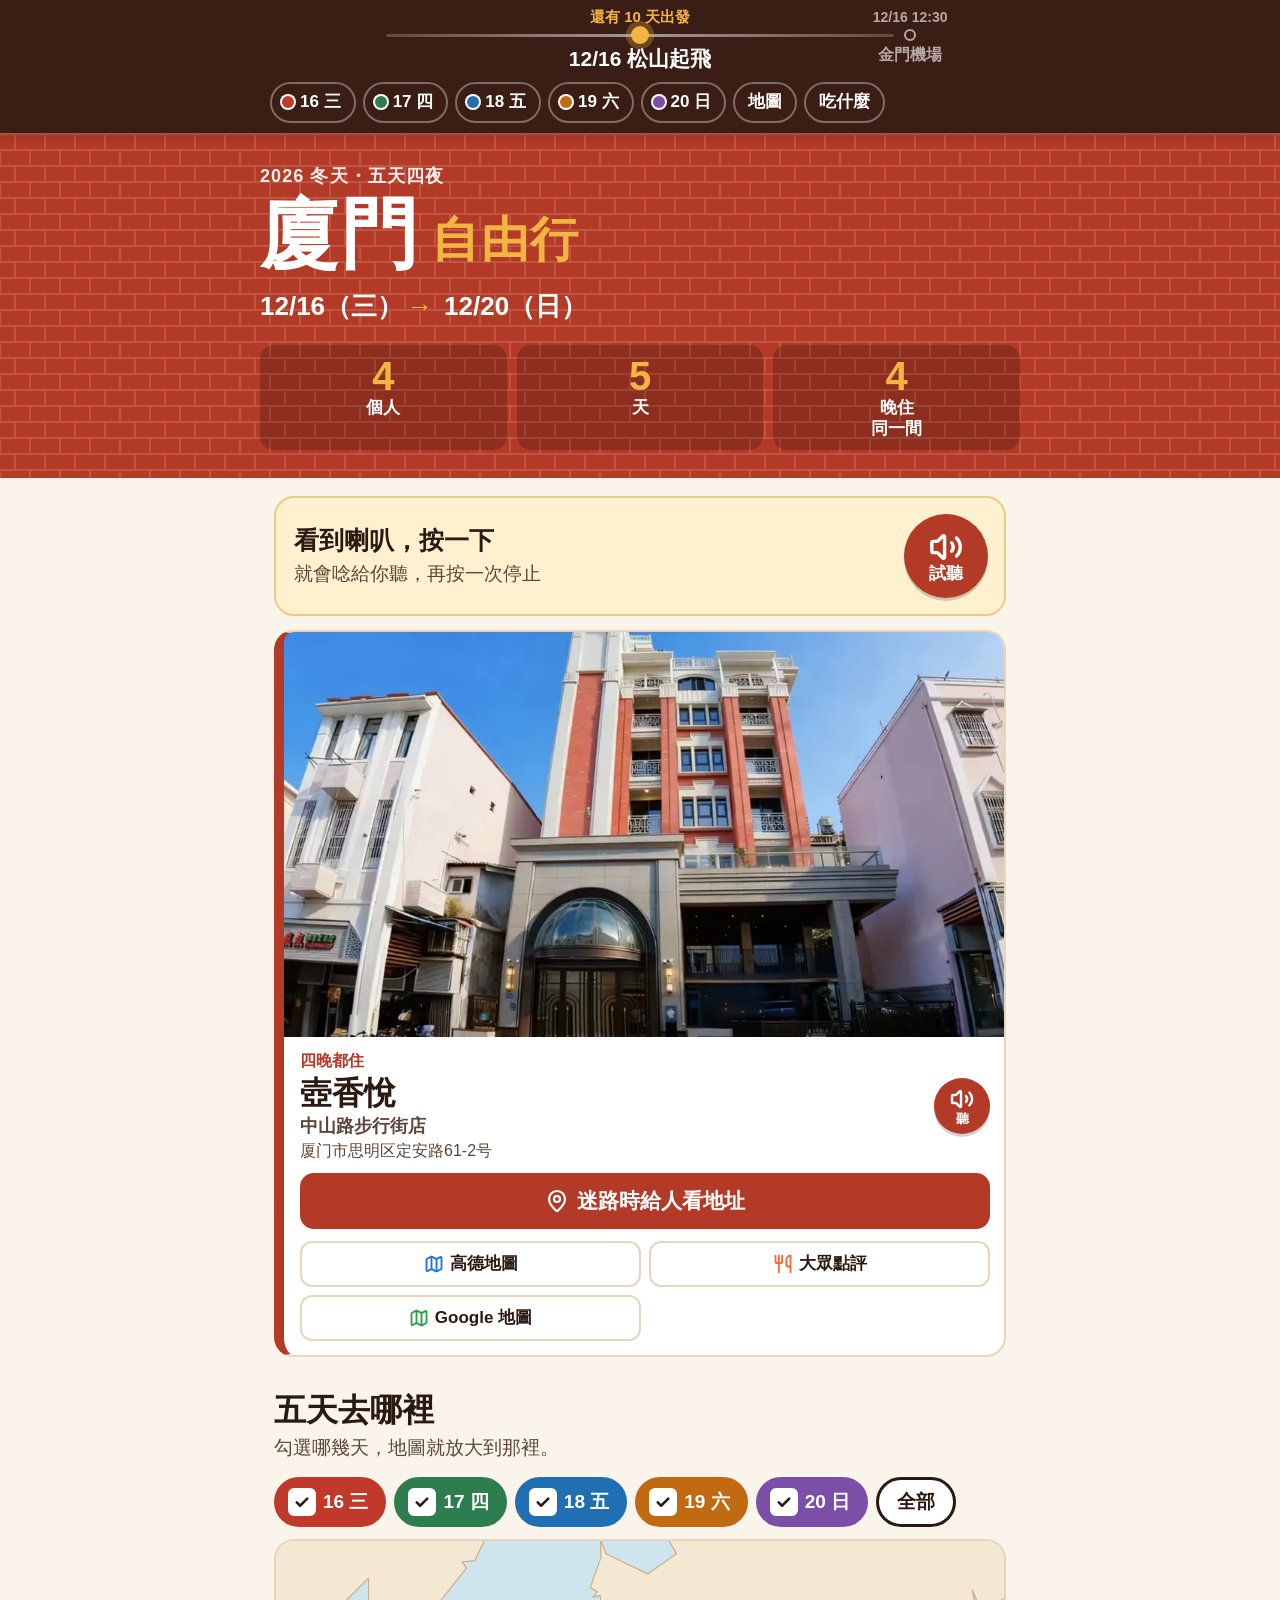
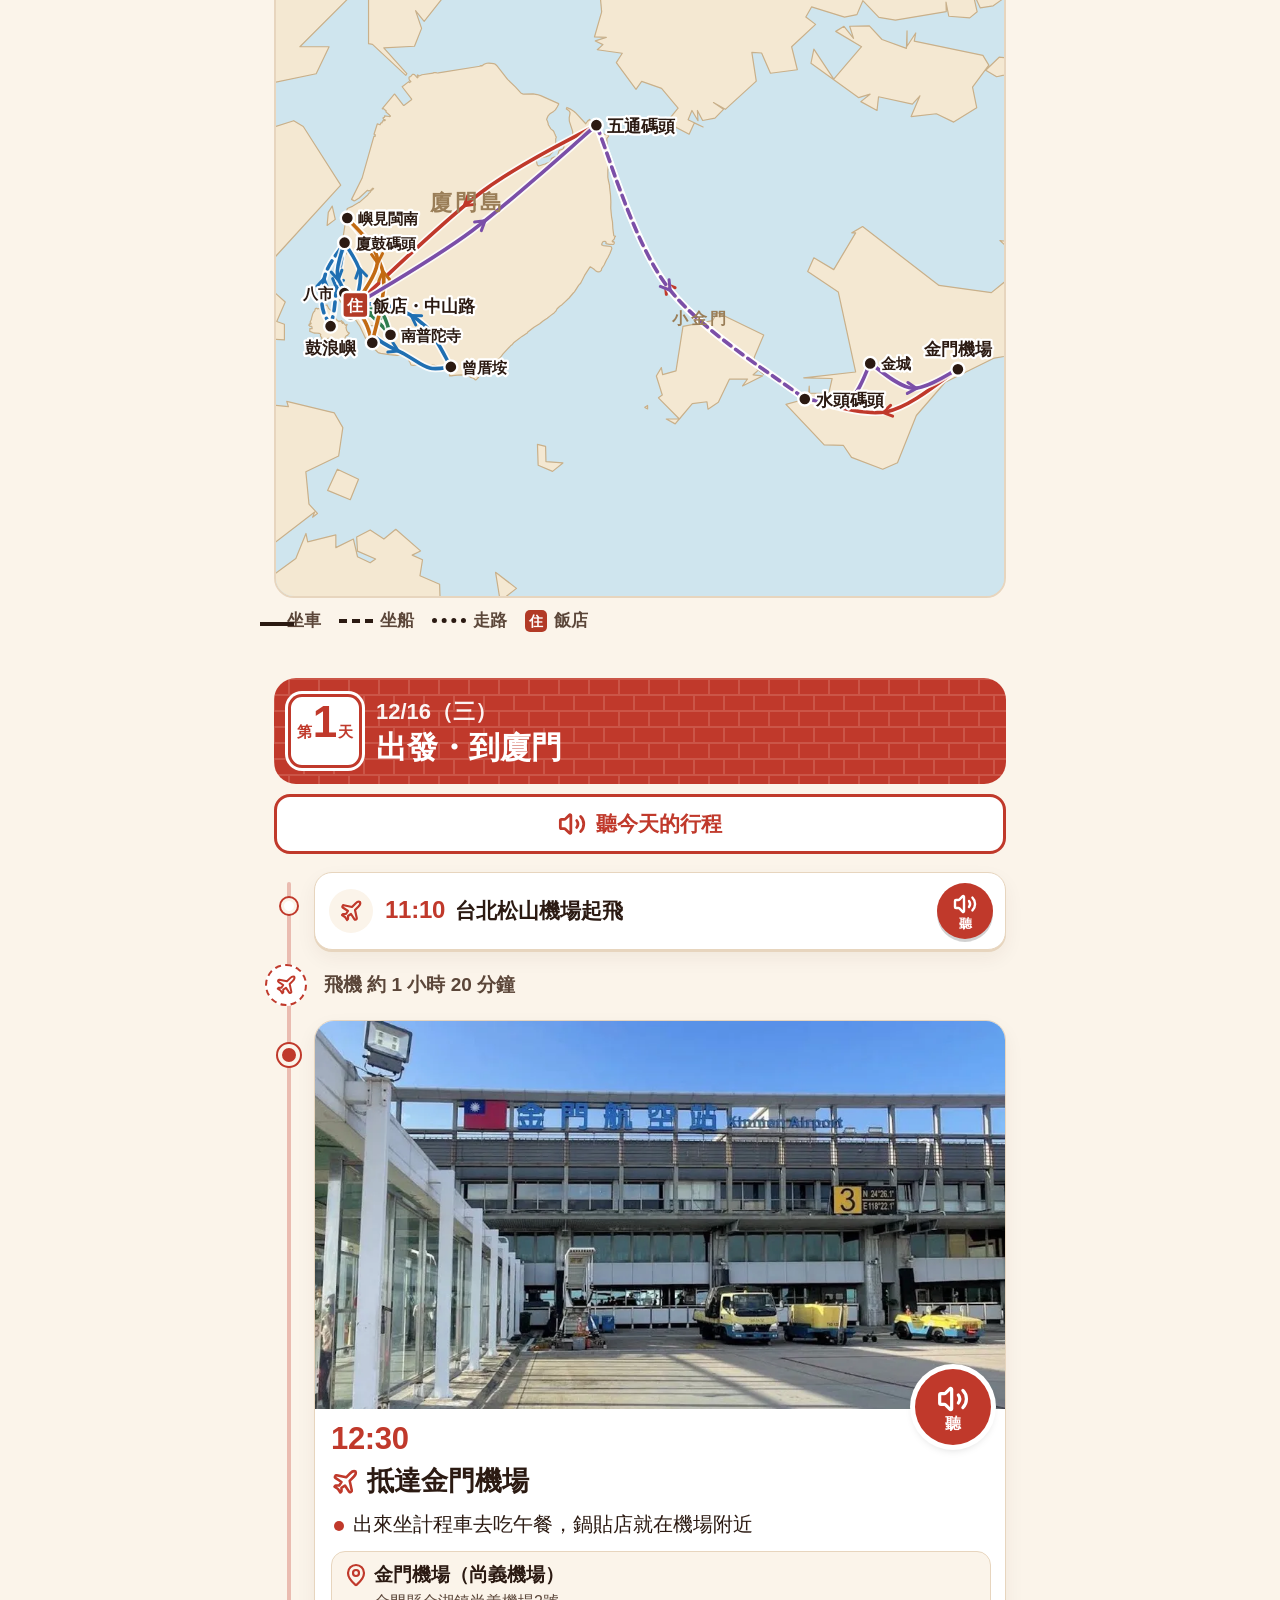
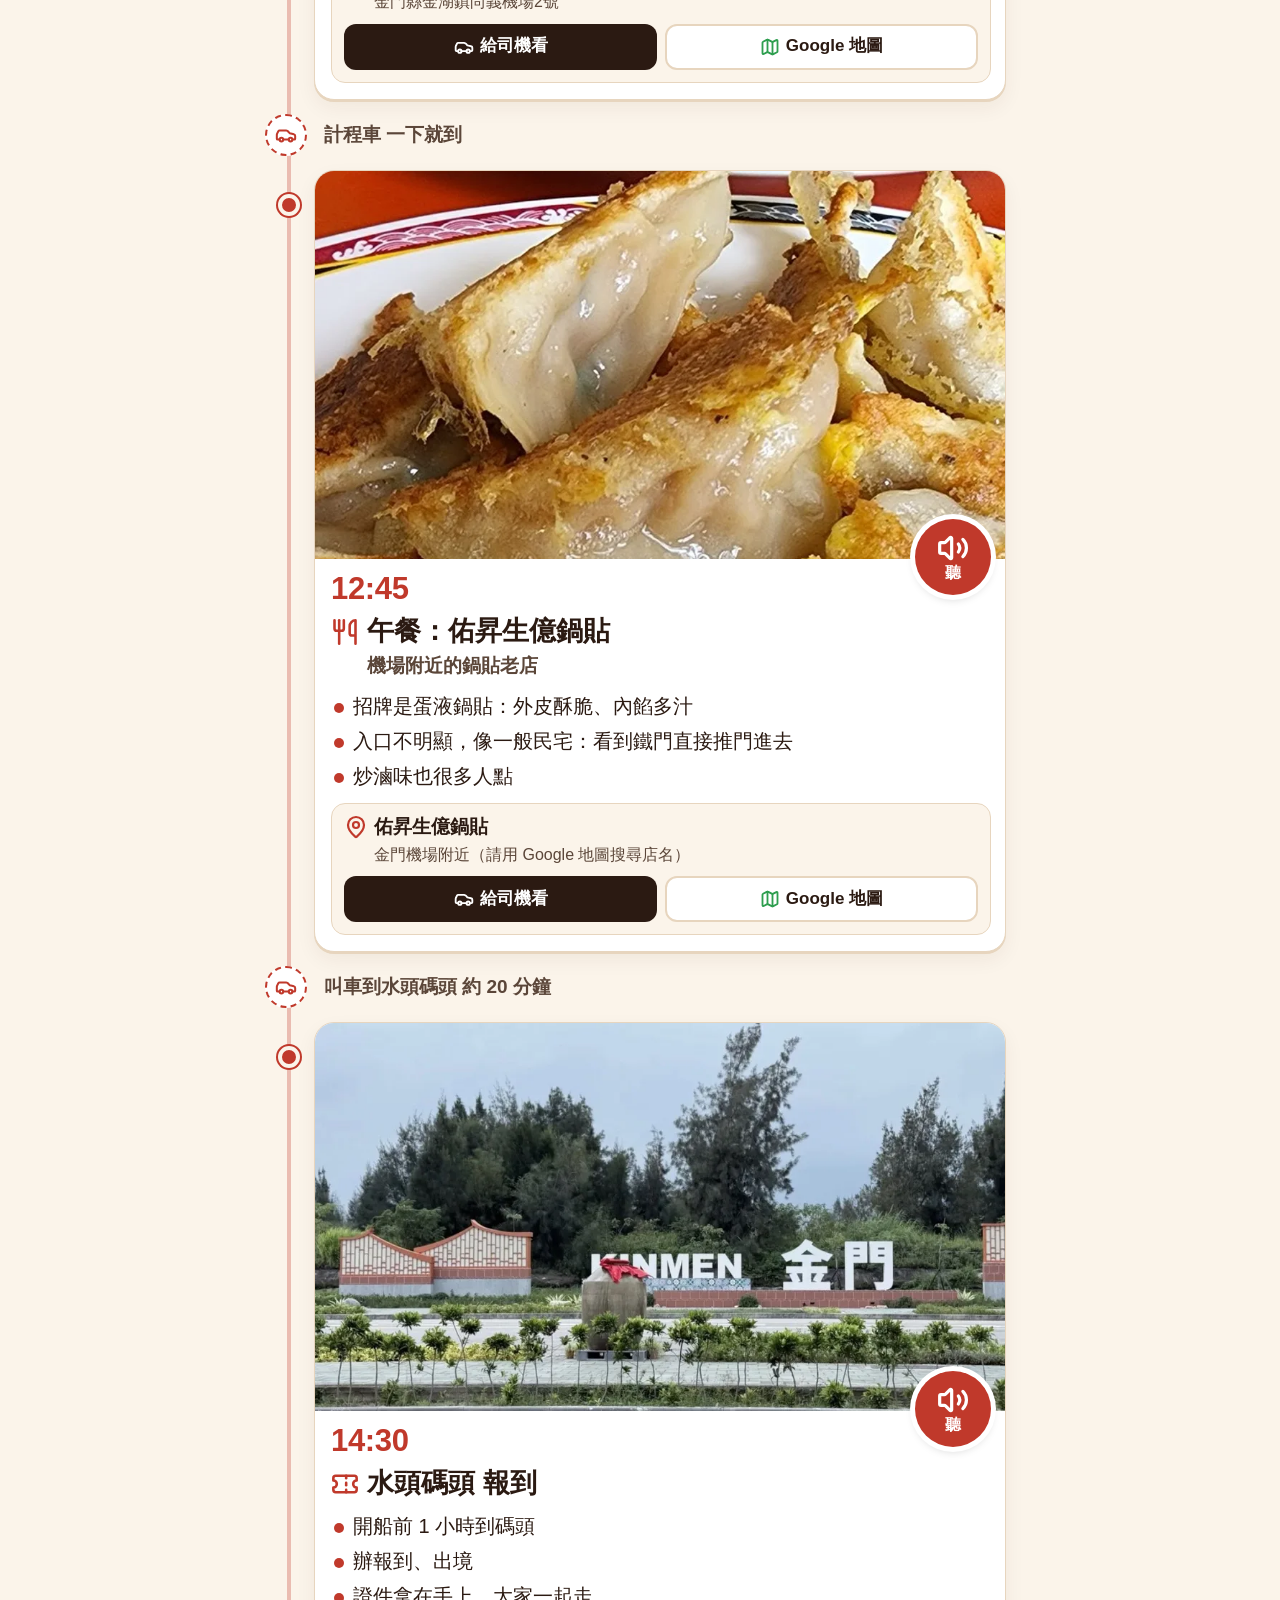
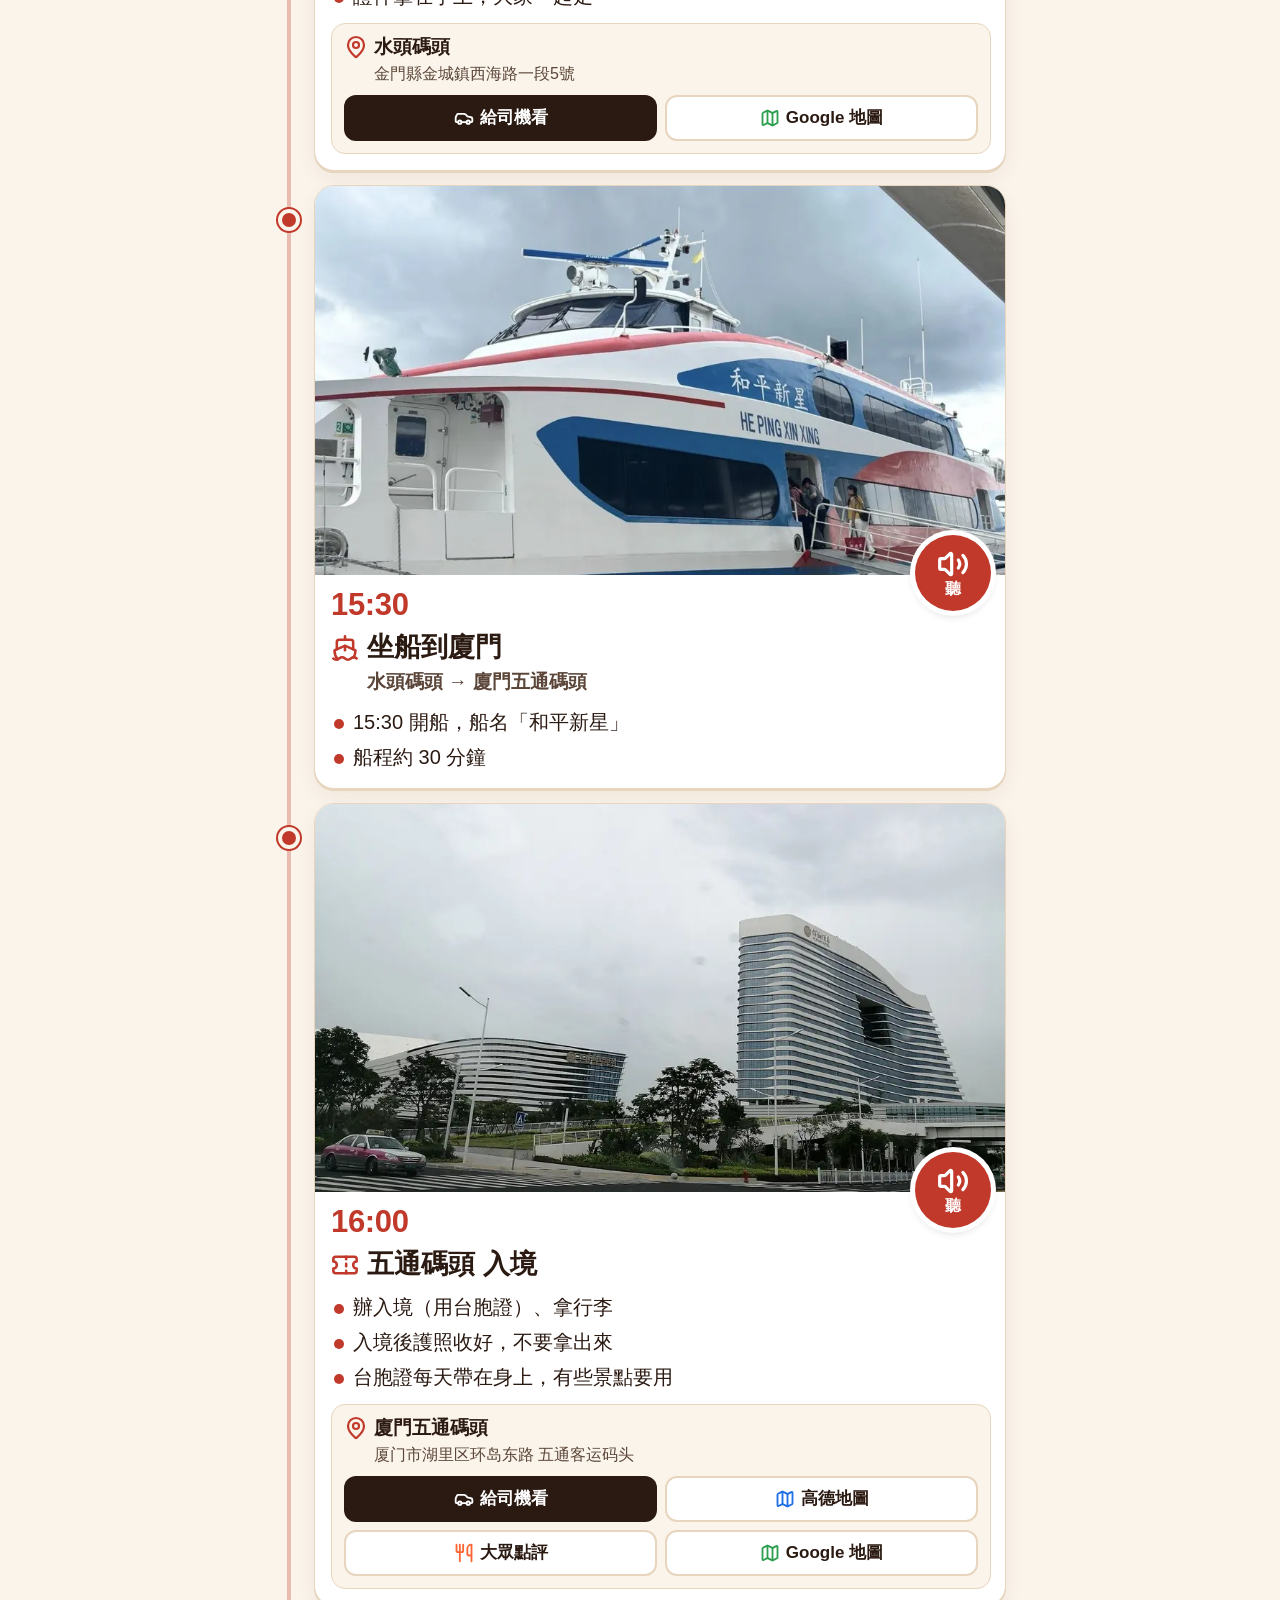
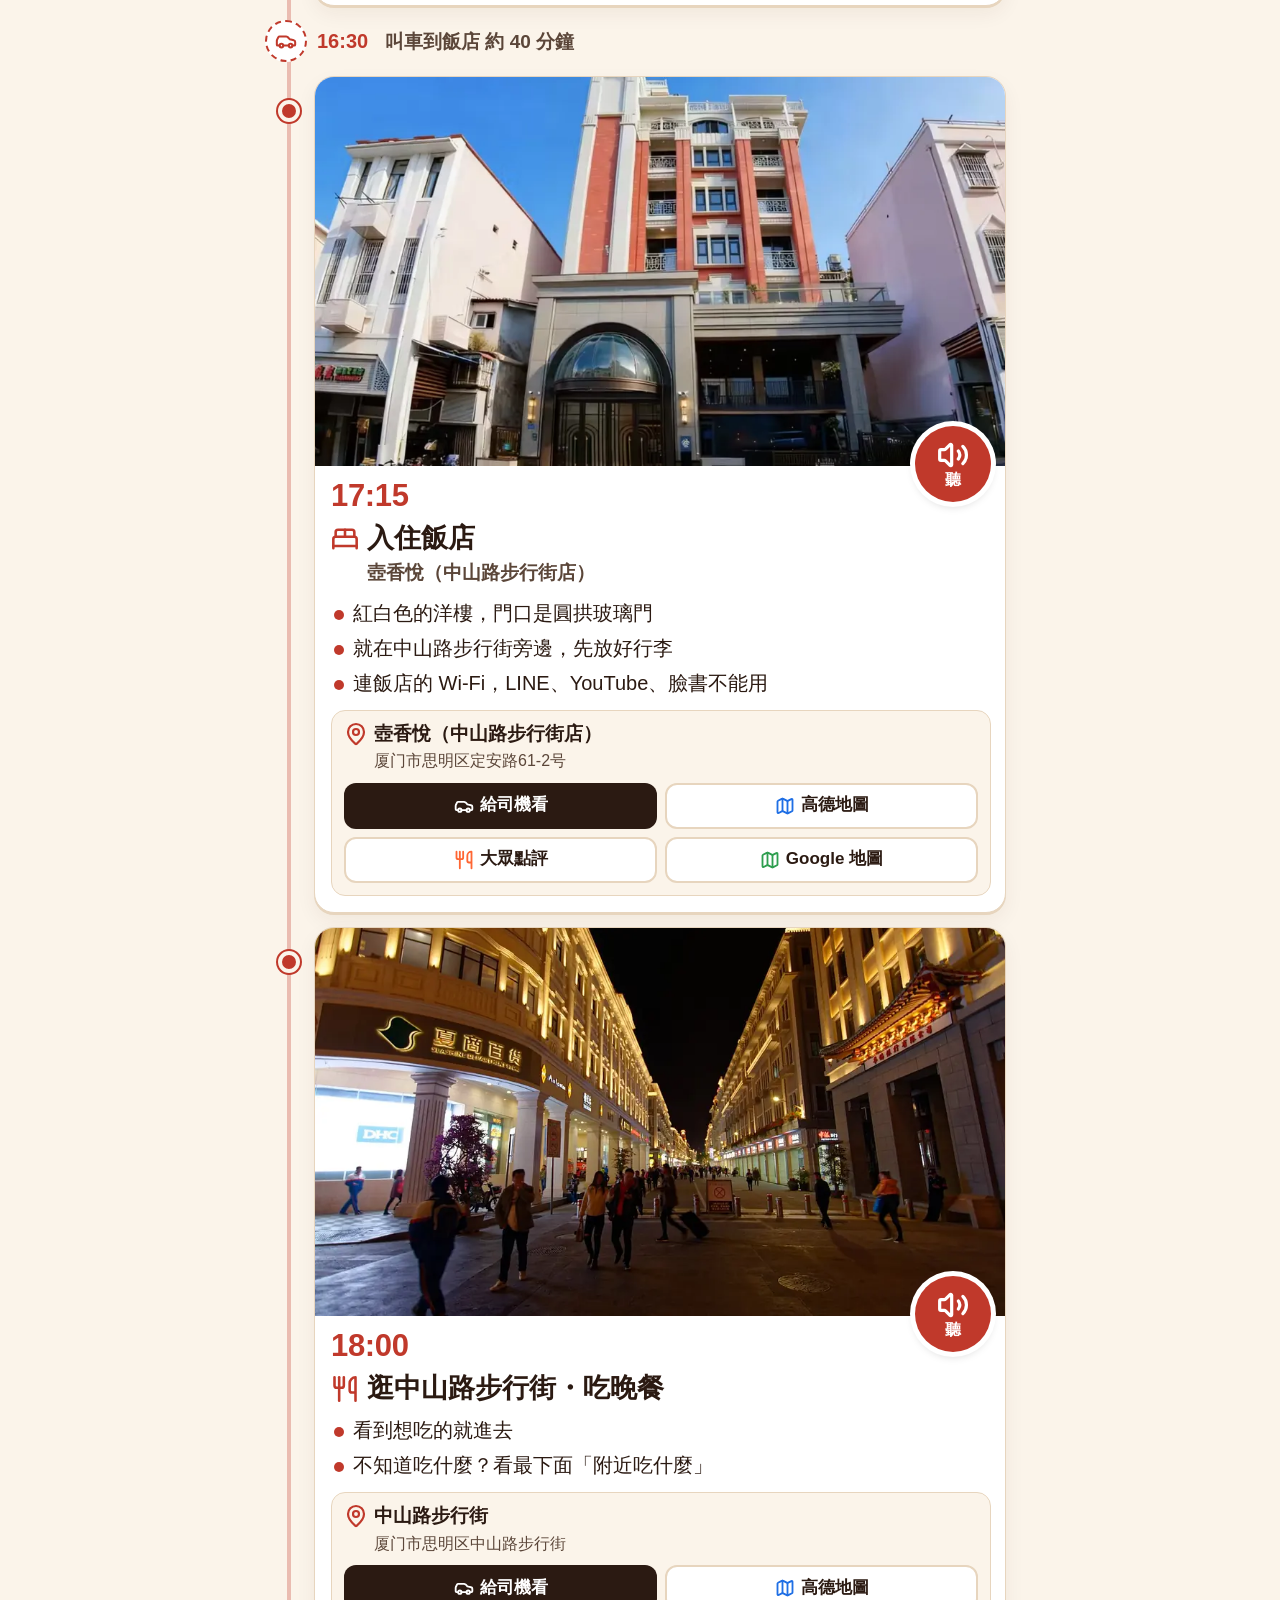
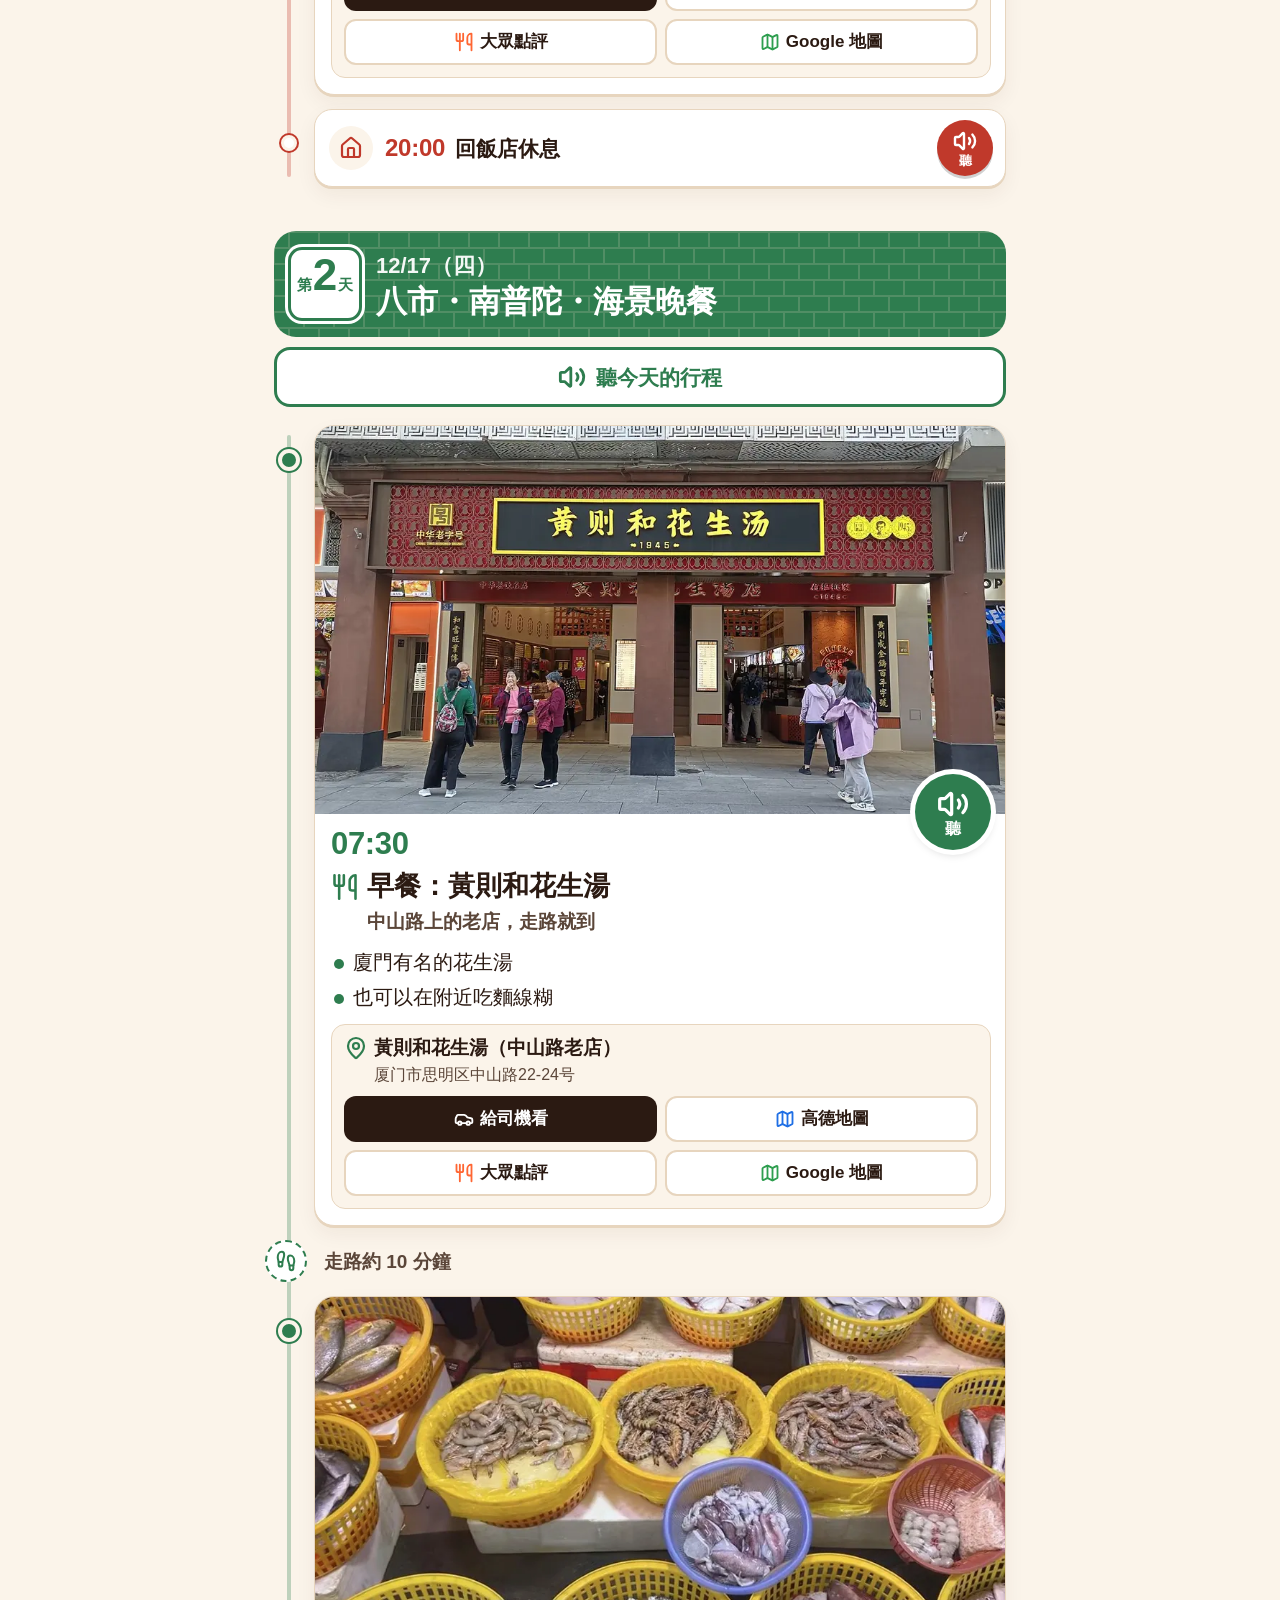
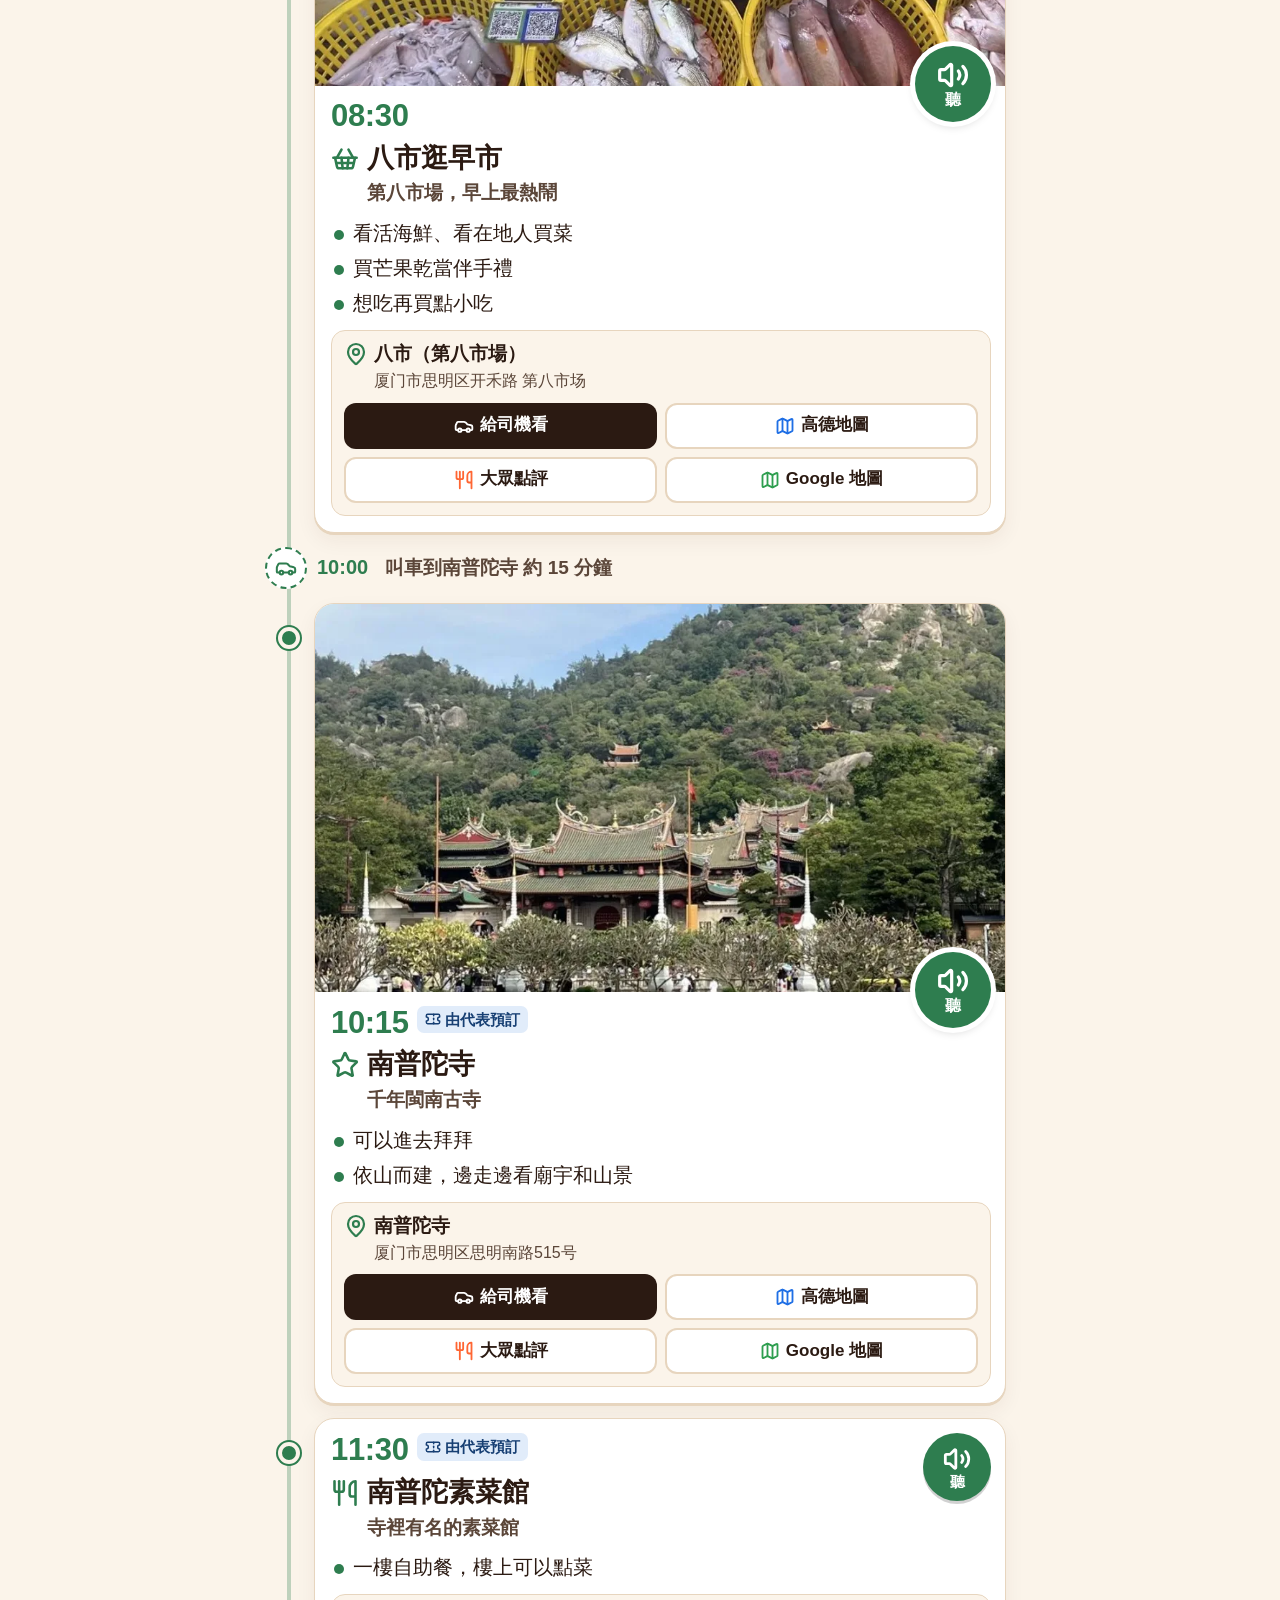
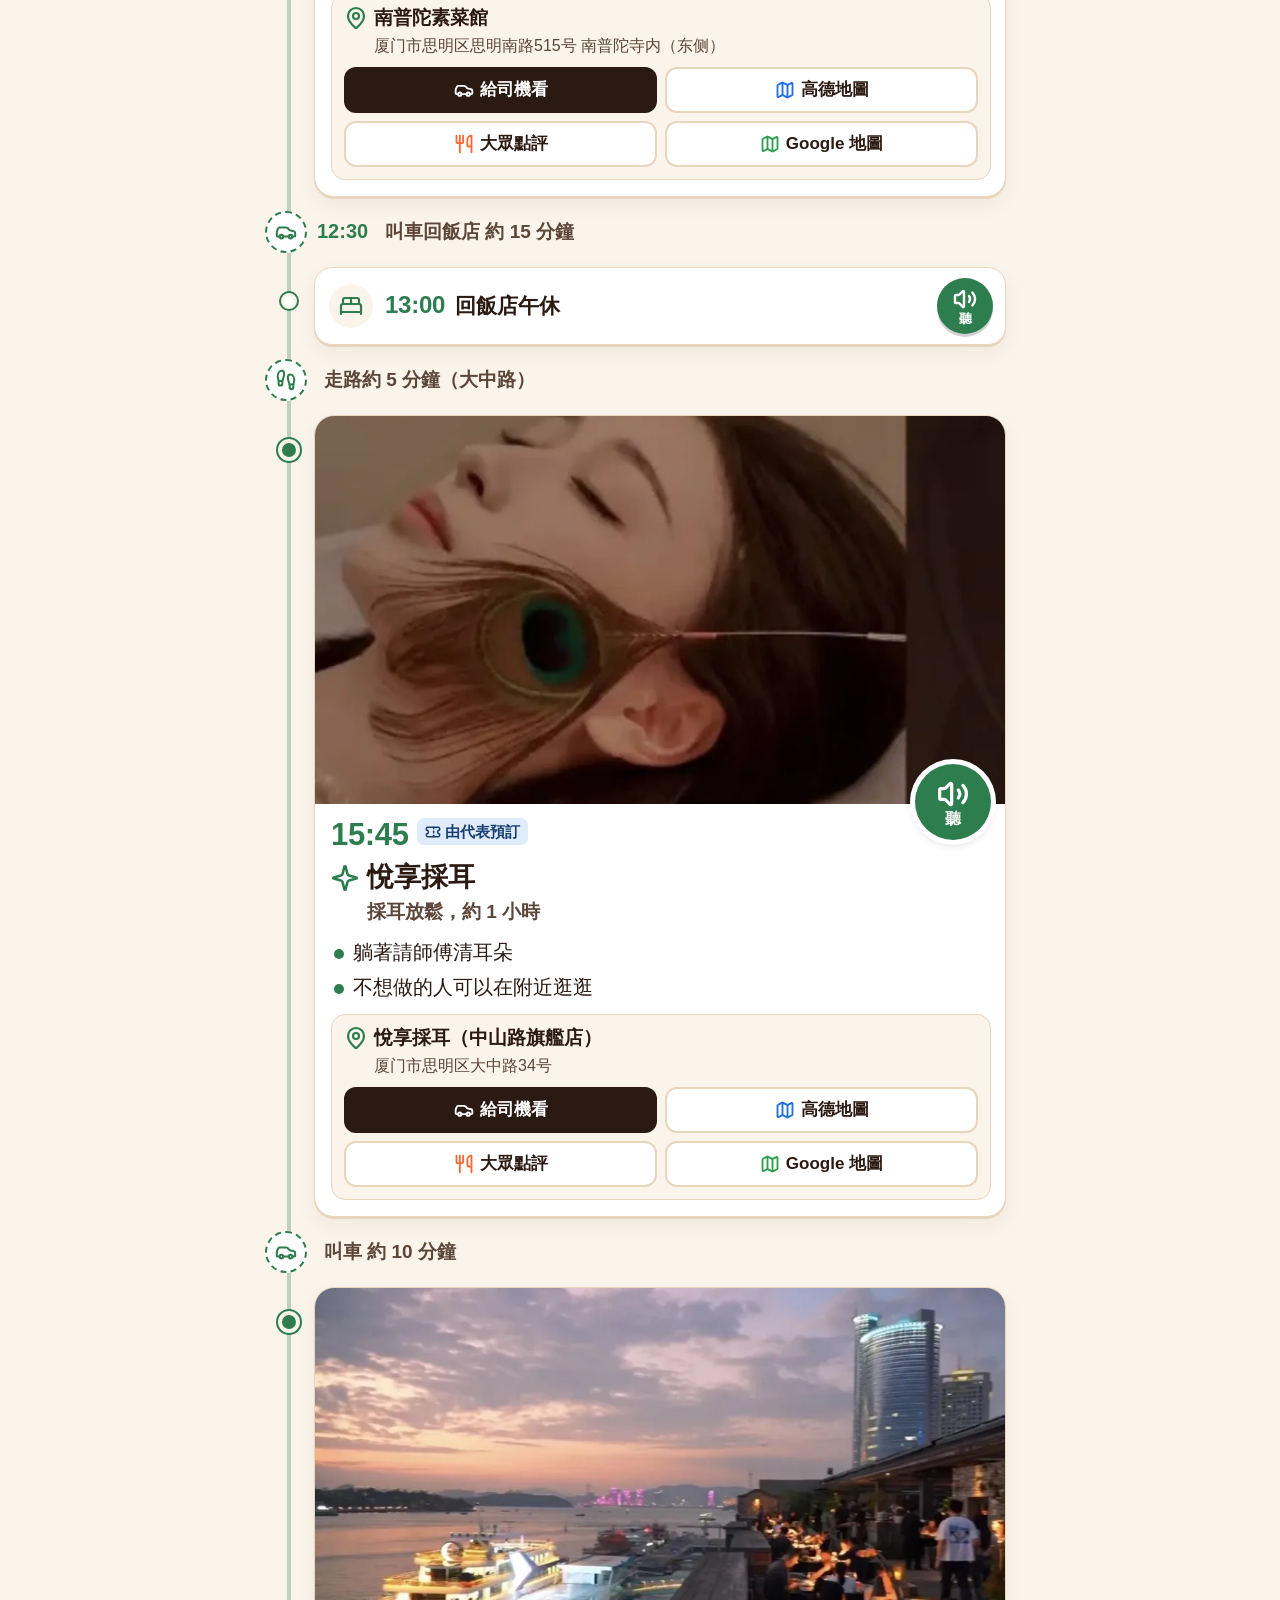
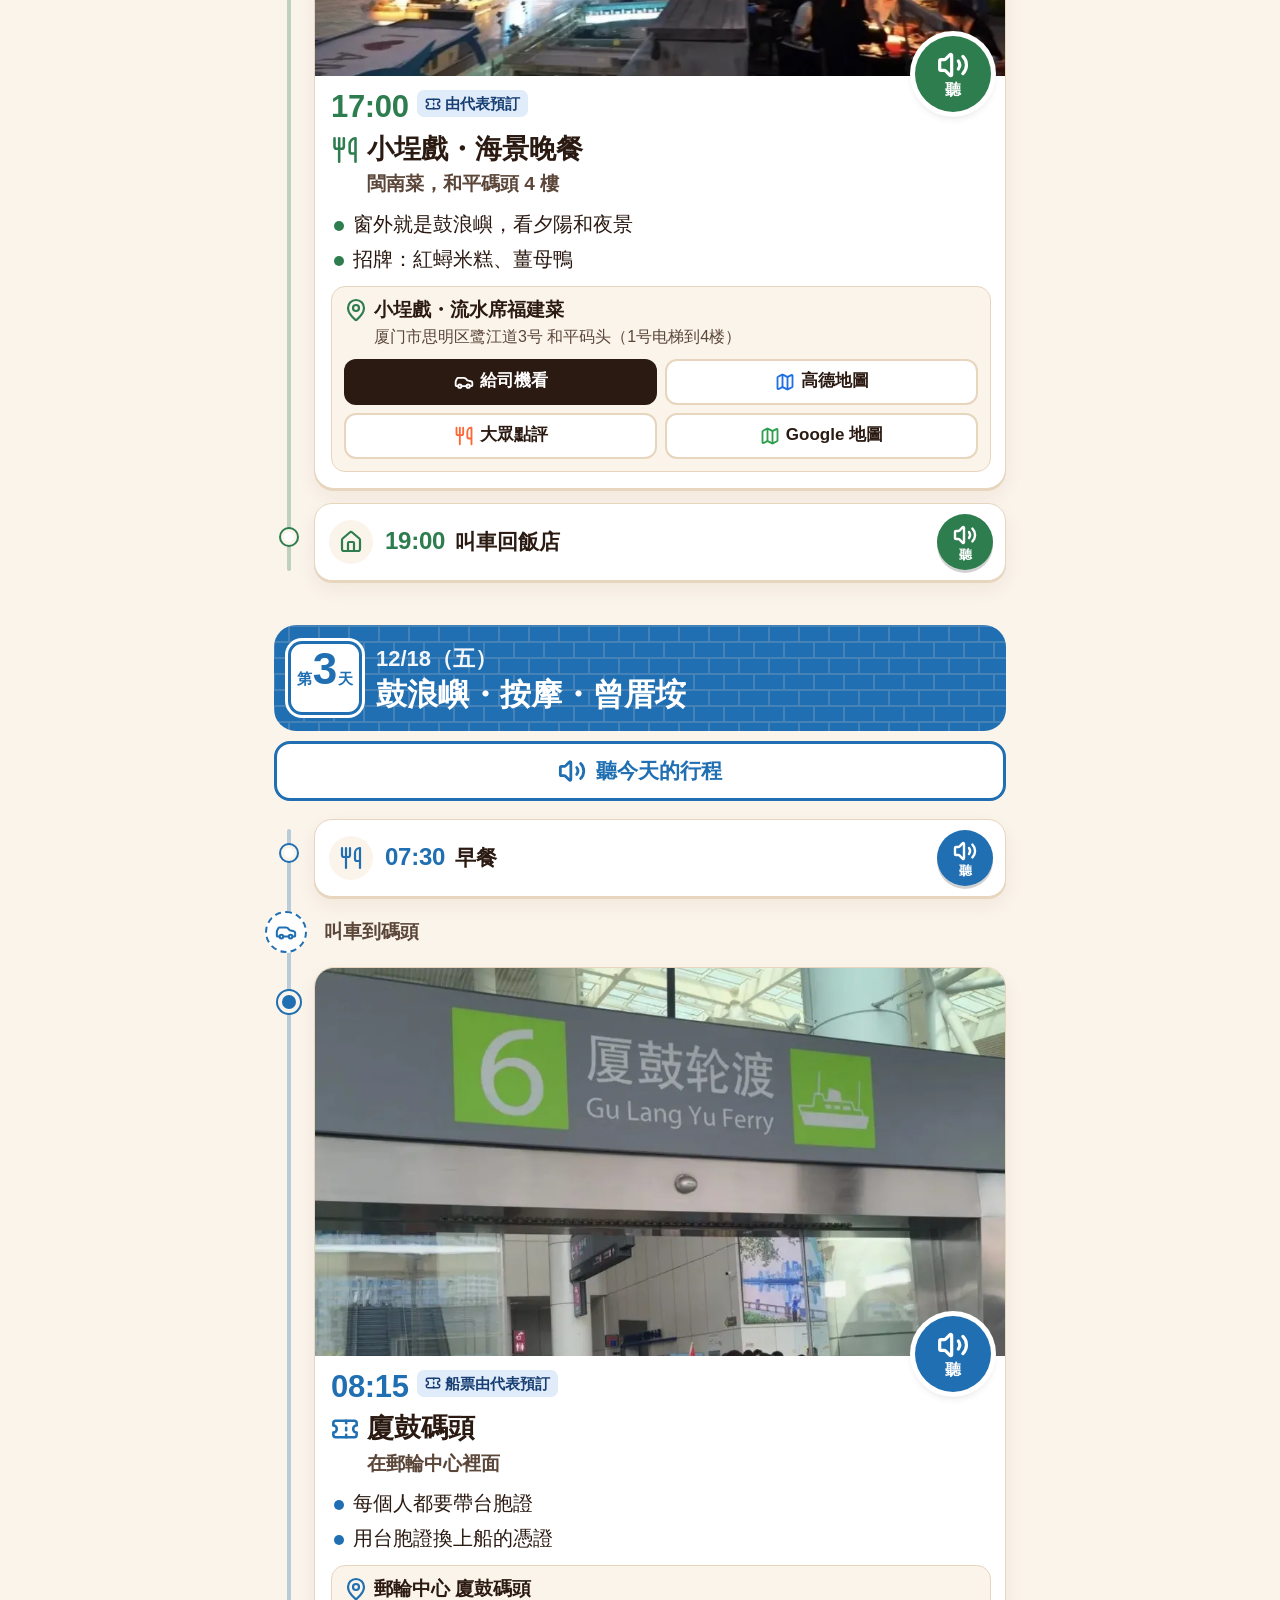
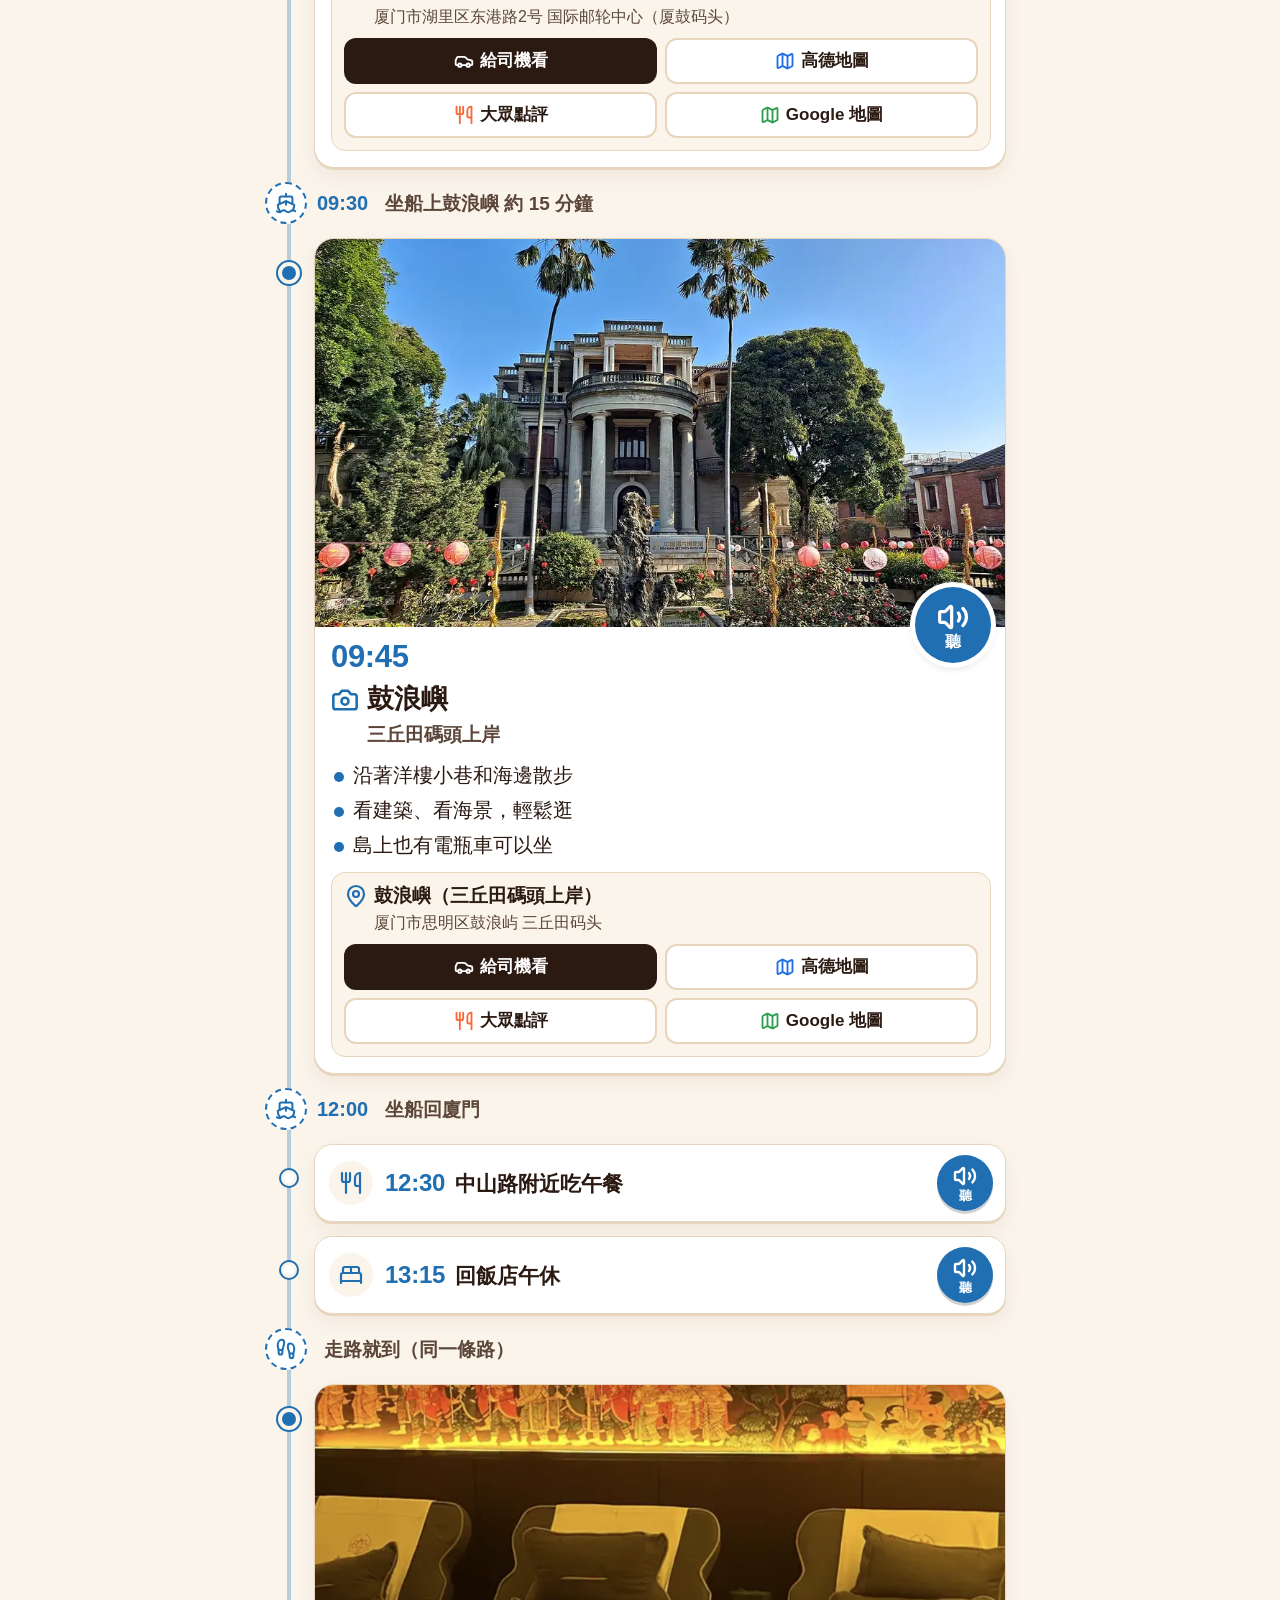
==== index.html @ 02b5e37c "Have day 1 lunch at a potsticker shop near Kinmen airport Replace the Shuitou village lunch with 佑昇生" ====
<!DOCTYPE html>
<html lang="zh-Hant-TW">
<head>
<meta charset="UTF-8">
<meta name="viewport" content="width=device-width, initial-scale=1, viewport-fit=cover">
<meta name="color-scheme" content="light">
<meta name="theme-color" content="#3A1D14">
<title>廈門 12/16–12/20 行程</title>
<meta name="description" content="廈門五天四夜自由行：金門、土樓、鼓浪嶼、環島路。">
<link rel="icon" href="data:image/svg+xml,%3Csvg xmlns='http://www.w3.org/2000/svg' viewBox='0 0 64 64'%3E%3Crect width='64' height='64' rx='14' fill='%23B23A26'/%3E%3Ctext x='32' y='45' font-size='36' font-weight='900' text-anchor='middle' fill='%23fff' font-family='sans-serif'%3E廈%3C/text%3E%3C/svg%3E">
<link rel="apple-touch-icon" href="img/icon-180.png">
<link rel="stylesheet" href="assets/style.css">
</head>
<body id="top">

<div class="top">
  <div class="nowbar" role="status" aria-live="polite" aria-label="目前行程">
    <div class="nb-track">
      <button type="button" class="nb-st side" id="nbPrev"><span class="nb-time"></span><span class="nb-dot"></span><span class="nb-name"></span></button>
      <button type="button" class="nb-st cur" id="nbCur"><span class="nb-time">廈門時間</span><span class="nb-dot"></span><span class="nb-name">行程</span></button>
      <button type="button" class="nb-st side" id="nbNext"><span class="nb-time"></span><span class="nb-dot"></span><span class="nb-name"></span></button>
    </div>
  </div>
  <nav aria-label="跳到">
    <a href="#d1" data-day="16" style="--c:#C0392B">16 三</a>
    <a href="#d2" data-day="17" style="--c:#2E7D4F">17 四</a>
    <a href="#d3" data-day="18" style="--c:#1F6FB2">18 五</a>
    <a href="#d4" data-day="19" style="--c:#C26A12">19 六</a>
    <a href="#d5" data-day="20" style="--c:#7B4FA8">20 日</a>
    <a href="#map" class="plain">地圖</a>
    <a href="#eat" class="plain">吃什麼</a>
  </nav>
</div>

<header class="hero">
  <div class="hero-in">
    <p class="kicker">2026 冬天・五天四夜</p>
    <h1>廈門<span>自由行</span></h1>
    <p class="dates">12/16（三）<i>→</i> 12/20（日）</p>
    <ul class="facts">
      <li><b>4</b>個人</li>
      <li><b>5</b>天</li>
      <li><b>4</b>晚住<br>同一間</li>
    </ul>
  </div>
</header>

<main class="wrap">

  <section class="howto" aria-label="怎麼用">
    <div class="howto-t">
      <b>看到喇叭，按一下</b>
      <span>就會唸給你聽，再按一次停止</span>
    </div>
    <button type="button" class="spk big" id="howtoSpk" data-on="試聽" data-off="停止" aria-pressed="false"><svg class="ic" viewBox="0 0 24 24" aria-hidden="true"><path d="M11 4.7a.7.7 0 0 0-1.2-.5L6.4 7.6a1.4 1.4 0 0 1-1 .4H3a1 1 0 0 0-1 1v6a1 1 0 0 0 1 1h2.4a1.4 1.4 0 0 1 1 .4l3.4 3.4a.7.7 0 0 0 1.2-.5z"/><path d="M16 9a5 5 0 0 1 0 6"/><path d="M19.4 18.4a9 9 0 0 0 0-12.8"/></svg><span class="spk-l">試聽</span></button>
  </section>
  <p class="novoice" id="novoice" hidden>聲音放不出來：請確認音量有打開；還是不行的話，請改用 Safari 或 Chrome 打開這個網頁。</p>

  <section class="hotel" aria-label="飯店">
    <img class="hotel-ph" src="img/hotel.webp" alt="壺香悅飯店外觀：紅白色洋樓，門口是圓拱玻璃門" width="960" height="540">
    <div class="hotel-l">
      <span class="hotel-k">四晚都住</span>
      <b>壺香悅</b>
      <span>中山路步行街店</span>
      <span class="hotel-a" lang="zh-Hans">厦门市思明区定安路61-2号</span>
    </div>
    <button type="button" class="spk sm" id="hotelSpk" aria-pressed="false"><svg class="ic" viewBox="0 0 24 24" aria-hidden="true"><path d="M11 4.7a.7.7 0 0 0-1.2-.5L6.4 7.6a1.4 1.4 0 0 1-1 .4H3a1 1 0 0 0-1 1v6a1 1 0 0 0 1 1h2.4a1.4 1.4 0 0 1 1 .4l3.4 3.4a.7.7 0 0 0 1.2-.5z"/><path d="M16 9a5 5 0 0 1 0 6"/><path d="M19.4 18.4a9 9 0 0 0 0-12.8"/></svg><span class="spk-l">聽</span></button>
    <button type="button" class="hotel-btn solid" data-place="hotel">
      <svg class="ic" viewBox="0 0 24 24" aria-hidden="true"><path d="M20 10c0 5-5.5 10.2-7.4 11.8a1 1 0 0 1-1.2 0C9.5 20.2 4 15 4 10a8 8 0 0 1 16 0"/><circle cx="12" cy="10" r="3"/></svg>
      迷路時<br>給人看地址
    </button>
    <div class="pl-b hotel-links" id="hotelLinks"></div>
  </section>

  <section class="mapsec" id="map">
    <h2 class="sec-h">五天去哪裡</h2>
    <p class="sec-p">勾選哪幾天，地圖就放大到那裡。</p>
    <div class="mapday" role="group" aria-label="選天數">
      <label style="--c:#C0392B"><input type="checkbox" value="d1"><span>16 三</span></label>
      <label style="--c:#2E7D4F"><input type="checkbox" value="d2"><span>17 四</span></label>
      <label style="--c:#1F6FB2"><input type="checkbox" value="d3"><span>18 五</span></label>
      <label style="--c:#C26A12"><input type="checkbox" value="d4"><span>19 六</span></label>
      <label style="--c:#7B4FA8"><input type="checkbox" value="d5"><span>20 日</span></label>
      <button type="button" id="mapAll">全部</button>
    </div>
    <div class="mapbox" id="mapbox"></div>
    <ul class="legend" aria-label="線條說明">
      <li><i class="lg car"></i>坐車</li>
      <li><i class="lg ship"></i>坐船</li>
      <li><i class="lg walk"></i>走路</li>
      <li><i class="lg home">住</i>飯店</li>
    </ul>
  </section>

  <div id="days"></div>

  <section class="eat" id="eat">
    <h2 class="sec-h">廈門必吃</h2>
    <p class="sec-p">往左右滑，或按「上一道、下一道」換。</p>
    <div class="car-nav">
      <button type="button" class="car-btn" id="foodPrev" aria-label="上一道"><span aria-hidden="true">‹</span>上一道</button>
      <span class="car-count" id="foodCount" aria-live="polite">1 / 10</span>
      <button type="button" class="car-btn" id="foodNext" aria-label="下一道">下一道<span aria-hidden="true">›</span></button>
    </div>
    <div class="car" role="region" aria-roledescription="輪播" aria-label="廈門必吃">
      <div class="car-track" id="foodTrack" tabindex="0"></div>
    </div>
  </section>

  <footer class="foot">
    <p>時間都是當地時間（跟台灣一樣）。</p>
    <p>「高德地圖」「大眾點評」按鈕：手機有裝這兩個 App，按了會直接打開 App。</p>
    <details>
      <summary>照片與地圖來源</summary>
      <p>地圖海岸線：© OpenStreetMap 貢獻者（ODbL）。金門機場、金門鍋貼、水頭碼頭、小三通的船、飯店、八市、南普陀寺、採耳、小埕戲、廈鼓碼頭、泰印象 SPA、沙坡尾、嶼見閩南、金城模範街、紅蟳米糕、海鮮砂鍋粥的照片為自行提供，其他照片來自 Wikimedia Commons：</p>
      <ul id="credits"></ul>
    </details>
  </footer>
</main>

<div class="hcard" id="hotelCard" hidden role="dialog" aria-modal="true" aria-label="給司機看的地址">
  <div class="hc-in" lang="zh-Hans">
    <p class="hc-k" id="hcK">请送我到这里，谢谢</p>
    <p class="hc-name" id="hcName"></p>
    <p class="hc-addr" id="hcAddr"></p>
    <button type="button" class="hc-close" data-close-hotel>關閉</button>
  </div>
</div>

<script src="assets/data.js"></script>
<script src="assets/credits.js"></script>
<script src="assets/land.js"></script>
<script src="assets/map.js"></script>
<script src="assets/app.js"></script>
</body>
</html>
---- assets/style.css ----
/* 廈門行程｜給長輩看：字大、對比高、圖多字少 */
:root{
  --ink:#2B1A12;
  --ink2:#5B4639;
  --bg:#FBF4EA;
  --card:#fff;
  --line:#E7D5BE;
  --brick:#B23A26;
  --brick-d:#7A2516;
  --night:#3A1D14;
  --gold:#F2B544;
  --c:#B23A26;
  --brickbg:url("data:image/svg+xml,%3Csvg xmlns='http://www.w3.org/2000/svg' width='60' height='32'%3E%3Cpath d='M0 1H60M0 17H60M15 1V17M45 1V17M0 17V33M30 17V33M60 17V33' fill='none' stroke='rgba(255,228,205,0.17)' stroke-width='2'/%3E%3C/svg%3E");
}
*{box-sizing:border-box;margin:0;padding:0}
html{scroll-behavior:smooth;-webkit-text-size-adjust:100%;text-size-adjust:100%}
body{
  font-family:-apple-system,BlinkMacSystemFont,"PingFang TC","Noto Sans TC","Noto Sans CJK TC","Microsoft JhengHei","Heiti TC",sans-serif;
  font-size:20px;line-height:1.55;color:var(--ink);background:var(--bg);
  -webkit-font-smoothing:antialiased;font-variant-numeric:tabular-nums;
}
body.lock{overflow:hidden}
button{font:inherit;color:inherit}
[id]{scroll-margin-top:150px}
.ic{width:24px;height:24px;fill:none;stroke:currentColor;stroke-width:2.2;stroke-linecap:round;stroke-linejoin:round;flex:0 0 auto}
:focus-visible{outline:4px solid var(--gold);outline-offset:3px}

/* ---------- 置頂：現在列＋天數 ---------- */
.top{position:sticky;top:0;z-index:30;background:var(--night);box-shadow:0 2px 10px rgba(0,0,0,.18)}
.nowbar{max-width:760px;margin:0 auto;color:#fff;padding:8px 6px 6px}
.nb-track{position:relative;display:grid;grid-template-columns:1fr 1.6fr 1fr;align-items:start}
.nb-track::before{content:"";position:absolute;left:16%;right:16%;top:26px;height:3px;border-radius:2px;
  background:linear-gradient(90deg,rgba(255,255,255,.2),rgba(255,255,255,.55) 50%,rgba(255,255,255,.2))}
.nb-st{position:relative;display:flex;flex-direction:column;align-items:center;min-width:0;
  background:none;border:0;color:inherit;cursor:pointer;padding:0 4px;text-align:center}
.nb-st.side{opacity:.62}
.nb-time{font-size:14px;font-weight:700;line-height:18px;white-space:nowrap}
.nb-dot{width:12px;height:12px;border-radius:50%;background:var(--night);border:2.5px solid #fff;margin:3px 0 4px}
.nb-name{font-size:16px;font-weight:700;line-height:1.3;max-width:100%;overflow:hidden;text-overflow:ellipsis;white-space:nowrap}
.nb-st.cur .nb-time{color:var(--gold);font-size:15px}
.nb-st.cur .nb-dot{width:18px;height:18px;margin:0 0 2px;background:var(--gold);border-color:var(--gold);
  box-shadow:0 0 0 5px rgba(242,181,68,.28);animation:pulse 2s ease-in-out infinite}
.nb-st.cur .nb-name{font-size:21px;font-weight:900;white-space:normal;line-height:1.25;
  display:-webkit-box;-webkit-line-clamp:2;-webkit-box-orient:vertical}
.nb-st.empty{visibility:hidden}
.nb-st:disabled{cursor:default}
@keyframes pulse{50%{box-shadow:0 0 0 9px rgba(242,181,68,0)}}

nav{max-width:760px;margin:0 auto;display:flex;gap:7px;overflow-x:auto;padding:4px 10px 10px;-webkit-overflow-scrolling:touch;scrollbar-width:none}
nav::-webkit-scrollbar{display:none}
nav a{flex:0 0 auto;display:flex;align-items:center;gap:6px;text-decoration:none;color:#fff;font-size:17px;font-weight:800;
  border:2px solid rgba(255,255,255,.35);border-radius:999px;padding:5px 13px 5px 10px;white-space:nowrap}
nav a::before{content:"";width:12px;height:12px;border-radius:50%;background:var(--c);box-shadow:0 0 0 2px #fff}
nav a.plain{padding-left:13px}
nav a.plain::before{display:none}
nav a.today{background:#fff;color:var(--ink);border-color:#fff}

/* ---------- 開頭 ---------- */
.hero{background:var(--brick) var(--brickbg);color:#fff;padding:30px 18px 28px}
.hero-in{max-width:760px;margin:0 auto}
.kicker{font-size:18px;font-weight:700;opacity:.9;letter-spacing:.06em}
.hero h1{font-size:clamp(52px,15vw,78px);font-weight:900;line-height:1.05;letter-spacing:.02em;margin-top:4px}
.hero h1 span{display:inline-block;color:var(--gold);font-size:.62em;margin-left:.25em;vertical-align:.12em}
.dates{font-size:26px;font-weight:900;margin-top:10px}
.dates i{font-style:normal;color:var(--gold);margin:0 .15em}
.facts{list-style:none;display:flex;gap:10px;margin-top:18px}
.facts li{flex:1;background:rgba(0,0,0,.2);border-radius:14px;padding:10px 10px 11px;font-size:17px;font-weight:700;line-height:1.25;text-align:center}
.facts b{display:block;font-size:40px;font-weight:900;line-height:1.05;color:var(--gold)}

.wrap{max-width:760px;margin:0 auto;padding:18px 14px 60px}

/* ---------- 喇叭按鈕 ---------- */
.spk{flex:0 0 auto;display:flex;flex-direction:column;align-items:center;justify-content:center;gap:1px;
  width:68px;height:68px;border-radius:50%;border:0;background:var(--c);color:#fff;cursor:pointer;
  box-shadow:0 3px 0 rgba(0,0,0,.18);-webkit-tap-highlight-color:transparent;position:relative}
.spk .ic{width:28px;height:28px;stroke-width:2.4}
.spk-l{font-size:15px;font-weight:900;line-height:1}
.spk:active{transform:translateY(2px);box-shadow:0 1px 0 rgba(0,0,0,.18)}
.spk.on{background:var(--ink)}
.spk.on .ic{fill:#fff}
.spk.on::after{content:"";position:absolute;inset:-6px;border-radius:inherit;border:4px solid var(--gold);animation:ring 1.3s ease-out infinite}
@keyframes ring{0%{opacity:1;transform:scale(.92)}100%{opacity:0;transform:scale(1.18)}}
.spk.sm{width:56px;height:56px}
.spk.sm .ic{width:24px;height:24px}
.spk.sm .spk-l{font-size:13px}
.spk.big{width:84px;height:84px;background:var(--brick)}
.spk.big .ic{width:34px;height:34px}
.spk.big .spk-l{font-size:17px}
.spk.wide{flex-direction:row;gap:10px;width:100%;height:60px;border-radius:16px;background:#fff;color:var(--c);
  border:3px solid var(--c);box-shadow:none;font-size:21px}
.spk.wide .spk-l{font-size:21px}
.spk.wide.on{background:var(--c);color:#fff}
.spk.wide.on .ic{fill:#fff}
.spk.wide.on::after{border-radius:20px}

.howto{display:flex;align-items:center;gap:14px;background:#FFF1CF;border:2px solid #EBCB80;border-radius:20px;padding:16px 16px 16px 18px}
.howto-t{flex:1;min-width:0}
.howto-t b{display:block;font-size:25px;font-weight:900;line-height:1.3}
.howto-t span{display:block;font-size:19px;color:var(--ink2);margin-top:2px}
.novoice{margin-top:10px;background:var(--ink);color:#fff;border-radius:14px;padding:12px 16px;font-size:19px;font-weight:700}

.hotel{margin-top:14px;display:flex;flex-wrap:wrap;align-items:center;gap:12px;background:#fff;border:2px solid var(--line);border-left:10px solid var(--brick);border-radius:20px;padding:14px 14px 14px 16px}
.hotel-ph{order:-1;display:block;width:calc(100% + 30px);max-width:none;height:auto;aspect-ratio:16/9;object-fit:cover;margin:-14px -14px 2px -16px;border-radius:10px 18px 0 0;background:#EADCC8}
.hotel-l{flex:1;min-width:0;line-height:1.25}
.hotel-l b{display:block;font-size:32px;font-weight:900;margin:2px 0}
.hotel-l span{display:block;font-size:18px;color:var(--ink2);font-weight:700}
.hotel-l .hotel-k{font-size:16px;color:var(--brick);font-weight:900}
.hotel-btn{display:inline-flex;align-items:center;gap:8px;margin-top:12px;font-size:19px;font-weight:900;color:var(--brick);
  background:#fff;border:3px solid var(--brick);border-radius:14px;padding:9px 14px;cursor:pointer;line-height:1.25;text-align:left}
.hotel-btn.solid{margin-top:0;background:var(--brick);color:#fff;flex:0 0 auto}
.hotel .spk{--c:var(--brick)}
.hotel .hotel-btn.solid{order:3;width:100%;justify-content:center;font-size:21px;padding:12px 14px}
.hotel .hotel-btn.solid br{display:none}

/* ---------- 地圖 ---------- */
.sec-h{font-size:32px;font-weight:900;line-height:1.2}
.sec-p{font-size:19px;color:var(--ink2);margin-top:4px}
.mapsec{margin-top:34px}
.mapday{display:flex;flex-wrap:wrap;gap:8px;margin-top:14px}
.mapday label{position:relative;cursor:pointer}
.mapday input{position:absolute;opacity:0;width:1px;height:1px}
.mapday span{display:flex;align-items:center;gap:7px;min-height:50px;padding:0 15px 0 11px;border-radius:999px;
  border:3px solid var(--c);color:var(--c);background:#fff;font-size:19px;font-weight:900;user-select:none;-webkit-user-select:none}
.mapday span::before{content:"";width:22px;height:22px;border-radius:6px;border:3px solid var(--c);background:#fff;flex:0 0 auto}
.mapday input:checked+span{background:var(--c);color:#fff}
.mapday input:checked+span::before{background:#fff url("data:image/svg+xml,%3Csvg xmlns='http://www.w3.org/2000/svg' viewBox='0 0 24 24'%3E%3Cpath d='M5 12.5l4.5 4.5L19 7.5' fill='none' stroke='%232B1A12' stroke-width='3.4' stroke-linecap='round' stroke-linejoin='round'/%3E%3C/svg%3E") center/18px no-repeat;border-color:#fff}
.mapday input:focus-visible+span{outline:4px solid var(--gold);outline-offset:2px}
#mapAll{min-height:50px;padding:0 18px;border-radius:999px;border:3px solid var(--ink);background:#fff;font-size:19px;font-weight:900;cursor:pointer}
.mapbox{margin-top:12px;width:100%;aspect-ratio:10/9;border-radius:20px;overflow:hidden;border:2px solid var(--line);background:#CFE5EE;touch-action:pan-y}
.mapbox svg{display:block;width:100%;height:100%}
.legend{list-style:none;display:flex;flex-wrap:wrap;gap:6px 18px;margin-top:10px;font-size:17px;font-weight:700;color:var(--ink2)}
.legend li{display:flex;align-items:center;gap:7px}
.lg{display:inline-block;width:34px;height:0;border-top:4px solid var(--ink)}
.lg.ship{border-top-style:dashed}
.lg.walk{border-top:5px dotted var(--ink)}
.lg.home{width:22px;height:22px;border:0;border-radius:5px;background:var(--brick);color:#fff;font-style:normal;font-size:14px;font-weight:900;text-align:center;line-height:22px}

/* ---------- 每天 ---------- */
.day{margin-top:44px}
.day-hd{display:flex;align-items:center;gap:14px;background:var(--c) var(--brickbg);color:#fff;border-radius:22px;padding:16px 16px 16px 14px}
.seal{flex:0 0 auto;width:74px;height:74px;border-radius:14px;background:#fff;color:var(--c);display:flex;align-items:baseline;justify-content:center;
  padding-top:6px;font-size:44px;font-weight:900;line-height:1;box-shadow:inset 0 0 0 3px var(--c),0 0 0 3px #fff}
.seal small{font-size:15px;font-weight:900;margin:0 1px}
.dh-t{min-width:0}
.dh-date{font-size:22px;font-weight:800;opacity:.95}
.day-hd h2{font-size:31px;font-weight:900;line-height:1.2}
.day-say{margin-top:10px}

.tl{list-style:none;position:relative;margin-top:18px}
.tl::before{content:"";position:absolute;left:13px;top:10px;bottom:10px;width:4px;border-radius:2px;background:var(--c);opacity:.3}
.it{position:relative;padding-left:40px;margin-bottom:14px;transition:opacity .2s}
.rail .dot{position:absolute;left:4px;top:24px;width:22px;height:22px;border-radius:50%;background:var(--c);border:4px solid var(--bg);box-shadow:0 0 0 2px var(--c)}
.mini .rail .dot{width:16px;height:16px;left:7px;top:26px;background:#fff;border-width:3px}

.card{background:var(--card);border:1.5px solid var(--line);border-radius:20px;overflow:hidden;box-shadow:0 2px 0 var(--line),0 8px 20px rgba(70,35,10,.06)}
.ph-w{position:relative;aspect-ratio:16/9;background:#EADCC8}
.spk.float{position:absolute;right:14px;bottom:-36px;z-index:2;width:76px;height:76px;box-shadow:0 0 0 5px #fff,0 4px 10px rgba(0,0,0,.18)}
.spk.float .ic{width:32px;height:32px}
.spk.float .spk-l{font-size:16px}
.spk.float:active{transform:translateY(2px)}
.cb.has-float .ct{padding-right:84px}
.cb.has-float .ct h3,.cb.has-float .ct .sub{margin-right:-84px}
.ph{display:block;width:100%;height:100%;object-fit:cover}
.cb{padding:14px 14px 16px 16px}
.ch{display:flex;align-items:flex-start;gap:12px}
.ct{flex:1;min-width:0}
.time{font-size:31px;font-weight:900;line-height:1;color:var(--c);letter-spacing:-.01em}
.tag-book{display:inline-flex;align-items:center;gap:4px;margin-left:8px;vertical-align:5px;background:#E1ECFA;color:#173F73;font-size:15px;font-weight:900;border-radius:7px;padding:2px 8px}
.tag-book .ic{width:16px;height:16px}
.tag-tbd{display:inline-block;margin-left:8px;vertical-align:5px;background:#FFE7A8;color:#6B4200;font-size:15px;font-weight:900;border-radius:7px;padding:2px 8px}
.tag-opt{display:inline-block;background:var(--c);color:#fff;font-size:17px;font-weight:900;border-radius:8px;padding:3px 10px}
.card h3{display:flex;align-items:flex-start;gap:8px;font-size:27px;font-weight:900;line-height:1.25;margin-top:7px}
.h-ic{width:28px;height:28px;margin-top:3px;color:var(--c)}
.sub{font-size:19px;font-weight:700;color:var(--ink2);margin-top:3px;padding-left:36px}
.pts{list-style:none;margin-top:10px;font-size:20px;line-height:1.5}
.pts li{position:relative;padding-left:22px;margin-top:5px}
.pts li::before{content:"";position:absolute;left:3px;top:.6em;width:10px;height:10px;border-radius:50%;background:var(--c)}

.mini-c{display:flex;flex-wrap:wrap;align-items:center;gap:12px;padding:10px 12px 10px 14px;border-radius:18px}
.mini-i{flex:0 0 auto;width:44px;height:44px;border-radius:50%;display:flex;align-items:center;justify-content:center;background:var(--bg);color:var(--c)}
.mini-t{flex:1;min-width:0;display:flex;flex-wrap:wrap;align-items:baseline;gap:2px 10px}
.mini-t .time{font-size:24px}
.mini-n{font-size:21px;font-weight:900;line-height:1.3}

.move{margin:-2px 0 12px}
.mv{display:flex;align-items:center;gap:10px;font-size:19px;font-weight:800;color:var(--ink2);padding:2px 0}
.mv-i{flex:0 0 auto;width:42px;height:42px;margin-left:-49px;border-radius:50%;display:flex;align-items:center;justify-content:center;
  background:#fff;color:var(--c);border:2.5px dashed var(--c)}
.mv-i .ic{width:22px;height:22px}
.mv-t{color:var(--c);font-size:20px;font-weight:900}
.mv>span:last-child{flex:1;min-width:0;padding-left:7px}

.opt .card{border:3px dashed var(--c);background:#FFFDF8;box-shadow:none}
.opt .rail .dot{background:#fff}

/* 地點：店名、地址、給司機看、地圖 */
.place{margin-top:12px;background:var(--bg);border:1.5px solid var(--line);border-radius:14px;padding:10px 12px 12px}
.pl-n{display:flex;gap:6px;align-items:flex-start;font-size:19px;line-height:1.35}
.pl-n b{font-weight:900}
.pl-n .ic{color:var(--c);margin-top:1px}
.pl-a{font-size:16px;color:var(--ink2);margin:3px 0 0 30px;line-height:1.45}
.pl-b{display:grid;grid-template-columns:repeat(2,minmax(0,1fr));gap:8px;margin-top:10px}
.pl-b > *{justify-content:center;text-align:center;min-width:0;padding:6px 8px;font-size:16px}
.pl-drv,.pl-l{display:inline-flex;align-items:center;gap:6px;min-height:46px;padding:0 13px;border-radius:12px;font-size:17px;font-weight:900;text-decoration:none;cursor:pointer;line-height:1.2}
.pl-drv{background:var(--ink);color:#fff;border:0}
.pl-l{background:#fff;color:var(--ink);border:2px solid var(--line)}
.pl-l .ic,.pl-drv .ic{width:20px;height:20px}
.pl-l.amap .ic{color:#1F6FE5}
.pl-l.gmap .ic{color:#2E9E4F}
.pl-l.dp .ic{color:#FF6633}
.hotel-a{margin-top:3px;font-size:16px !important;font-weight:500 !important}
.hotel-links{order:4;width:100%;margin-top:0}

/* 現在進行中 */
.is-now .card{box-shadow:0 0 0 5px var(--gold),0 10px 24px rgba(70,35,10,.12);border-color:var(--gold)}
.is-now .card::before{content:"● 現在在這裡";display:block;width:100%;position:relative;z-index:3;background:var(--gold);color:var(--ink);font-size:18px;font-weight:900;padding:6px 14px}
.is-now .mini-c::before{margin:-10px -12px 2px -14px;width:calc(100% + 26px)}
.is-now .rail .dot{background:var(--gold);box-shadow:0 0 0 2px var(--gold),0 0 0 9px rgba(242,181,68,.3)}
.move.is-now .mv{background:var(--gold);color:var(--ink);border-radius:14px;padding:6px 12px 6px 0}
.move.is-now .mv-i{border-style:solid;border-color:var(--ink);color:var(--ink);margin-left:-37px}
.move.is-now .mv>span:last-child::after{content:"（移動中）"}
.is-past{opacity:.5}

/* ---------- 吃什麼 ---------- */
.eat{margin-top:50px}
.car{margin:6px -14px 0;position:relative}
.car-track{display:flex;gap:12px;overflow-x:auto;scroll-snap-type:x mandatory;padding:4px 14px 10px;scroll-padding:0 14px;
  -webkit-overflow-scrolling:touch;scrollbar-width:none;overscroll-behavior-x:contain}
.car-track::-webkit-scrollbar{display:none}
.car-track:focus-visible{outline:4px solid var(--gold);outline-offset:-4px}
.ph-none{display:flex;align-items:center;justify-content:center;background:var(--brick) var(--brickbg)}
.ph-none span{color:#fff;font-size:44px;font-weight:900;letter-spacing:.08em;text-shadow:0 2px 0 rgba(0,0,0,.2)}
.fd{flex:0 0 86%;max-width:520px;scroll-snap-align:center;display:flex;flex-direction:column}
.fd .cb{flex:1}
.fd h3{margin-top:0;font-size:30px}
.fd .fd-what{padding-left:0;font-size:20px;color:var(--brick)}
.fd-where{margin-top:12px;font-size:16px;font-weight:900;color:var(--ink2)}
.fd-where+.place{margin-top:4px}
.fd .place{padding:8px 10px 10px}
.fd .pl-a{display:none}
.fd .pl-b{margin-top:8px;gap:6px}
.fd .pl-drv,.fd .pl-l{min-height:44px;padding:0 10px;font-size:16px}
.fd .pts{margin-top:6px}
.car-nav{display:flex;align-items:center;justify-content:space-between;gap:10px;margin-top:14px}
.car-btn{display:inline-flex;align-items:center;gap:6px;min-height:56px;padding:0 18px;border-radius:999px;border:3px solid var(--brick);
  background:#fff;color:var(--brick);font-size:20px;font-weight:900;cursor:pointer}
.car-btn span{font-size:30px;line-height:1;margin-top:-4px}
.car-btn:disabled{opacity:.35;cursor:default}
.car-count{font-size:22px;font-weight:900;font-variant-numeric:tabular-nums}

.foot{margin-top:46px;padding-top:16px;border-top:2px solid var(--line);font-size:17px;color:var(--ink2)}
.foot details{margin-top:12px;font-size:14px;line-height:1.6}
.foot summary{font-size:16px;font-weight:700;cursor:pointer}
.foot ul{margin:6px 0 0 18px}
.foot a{color:var(--ink2)}

/* ---------- 給司機看的地址 ---------- */
.hcard{position:fixed;inset:0;z-index:100;background:#fff;display:flex;align-items:center;justify-content:center;padding:24px 20px calc(24px + env(safe-area-inset-bottom))}
.hcard[hidden]{display:none}
.hc-in{width:100%;max-width:640px;text-align:center}
.hc-k{font-size:26px;font-weight:900;color:var(--brick)}
.hc-name{font-size:clamp(38px,11vw,60px);font-weight:900;line-height:1.2;margin-top:18px}
.hc-name small{display:block;font-size:.5em;margin-top:8px}
.hc-addr{font-size:clamp(28px,8vw,44px);font-weight:900;line-height:1.35;margin-top:18px;padding:14px 10px;border-top:3px solid var(--ink);border-bottom:3px solid var(--ink)}
.hc-close{margin-top:34px;width:100%;height:64px;border-radius:16px;border:0;background:var(--ink);color:#fff;font-size:24px;font-weight:900;cursor:pointer}

@media (max-width:380px){
  body{font-size:19px}
  .card h3{font-size:25px}
  .time{font-size:28px}
  .hero h1 span{display:block;margin:4px 0 0}
  .hotel{flex-wrap:wrap}
  .hotel-btn.solid{width:100%;justify-content:center}
}
@media (prefers-reduced-motion:reduce){
  html{scroll-behavior:auto}
  .nb-st.cur .nb-dot,.spk.on::after{animation:none}
}
/* 舊手機（不支援 aspect-ratio）也要有照片和地圖的高度 */
@supports not (aspect-ratio:1/1){
  .ph-w{height:0;padding-top:56.25%}
  .ph-w .ph{position:absolute;top:0;left:0}
  .mapbox{position:relative;height:0;padding-top:90%}
  .mapbox svg{position:absolute;top:0;left:0}
}
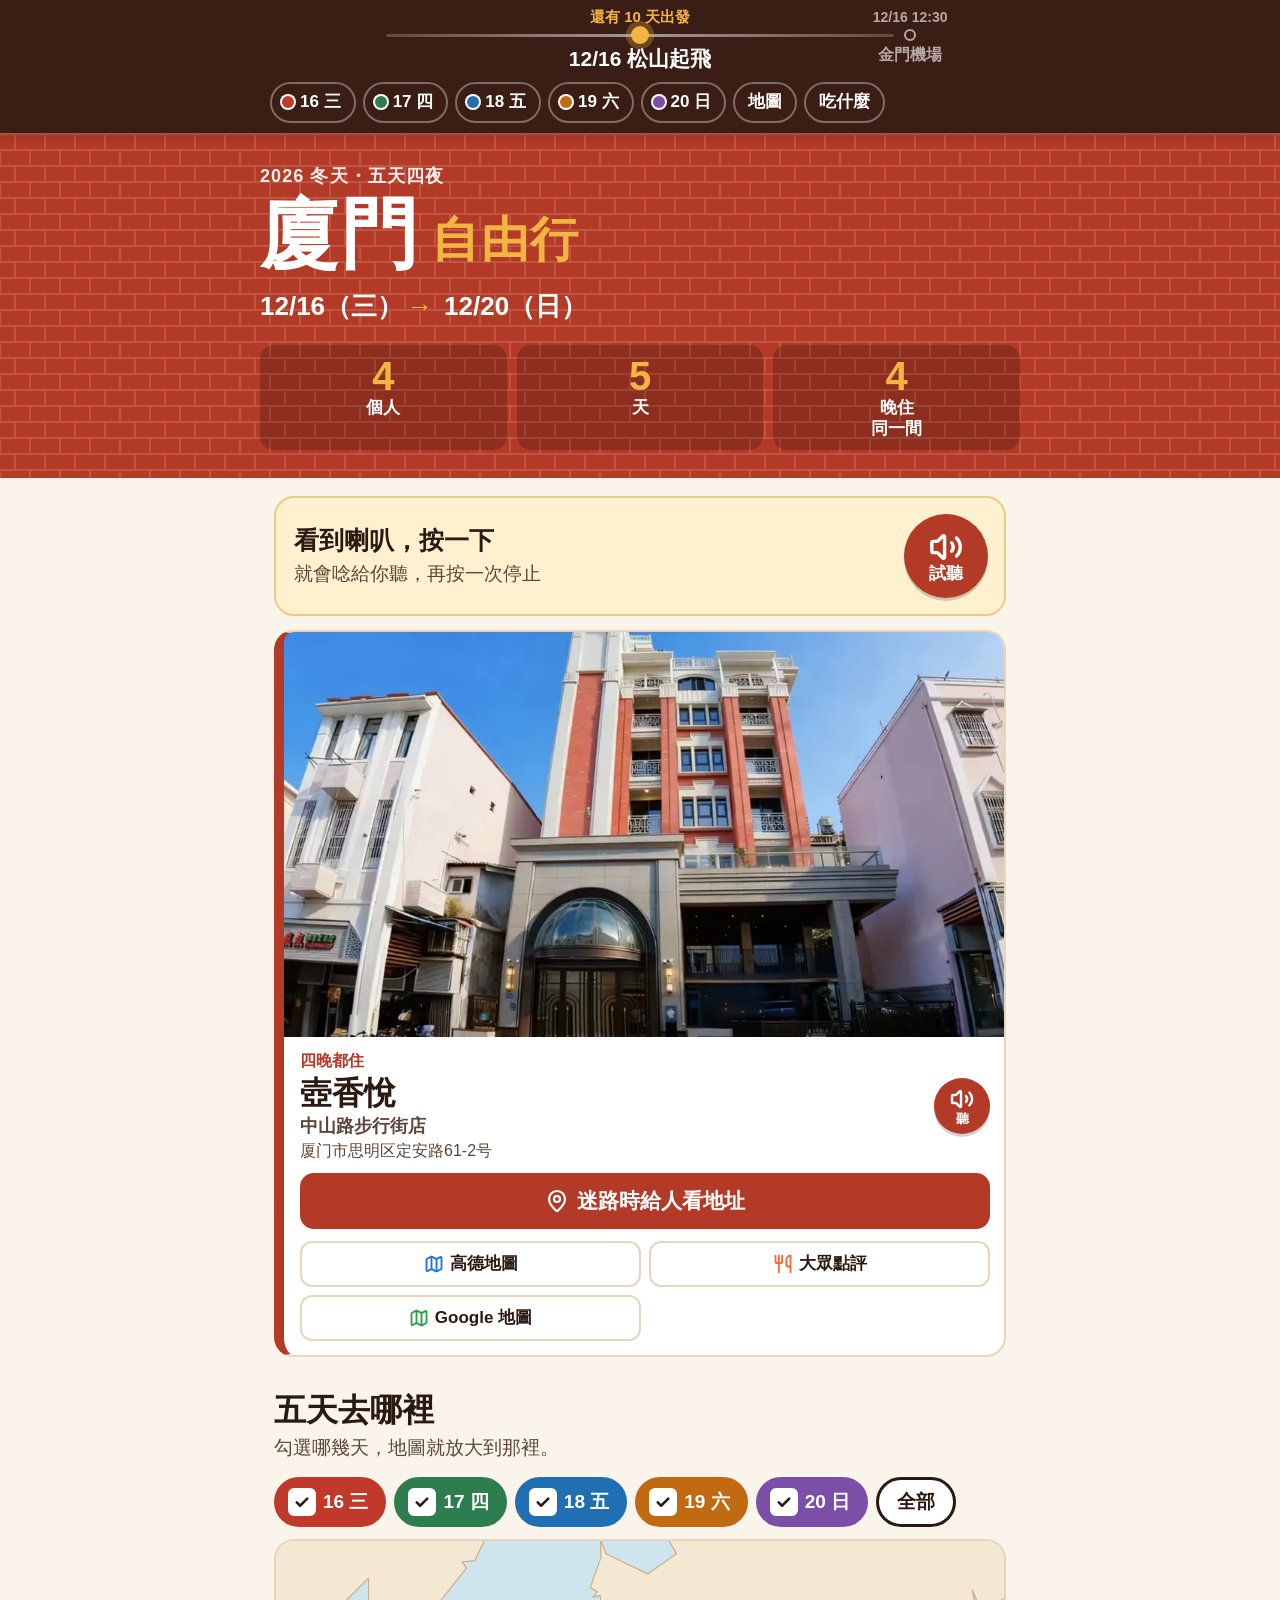
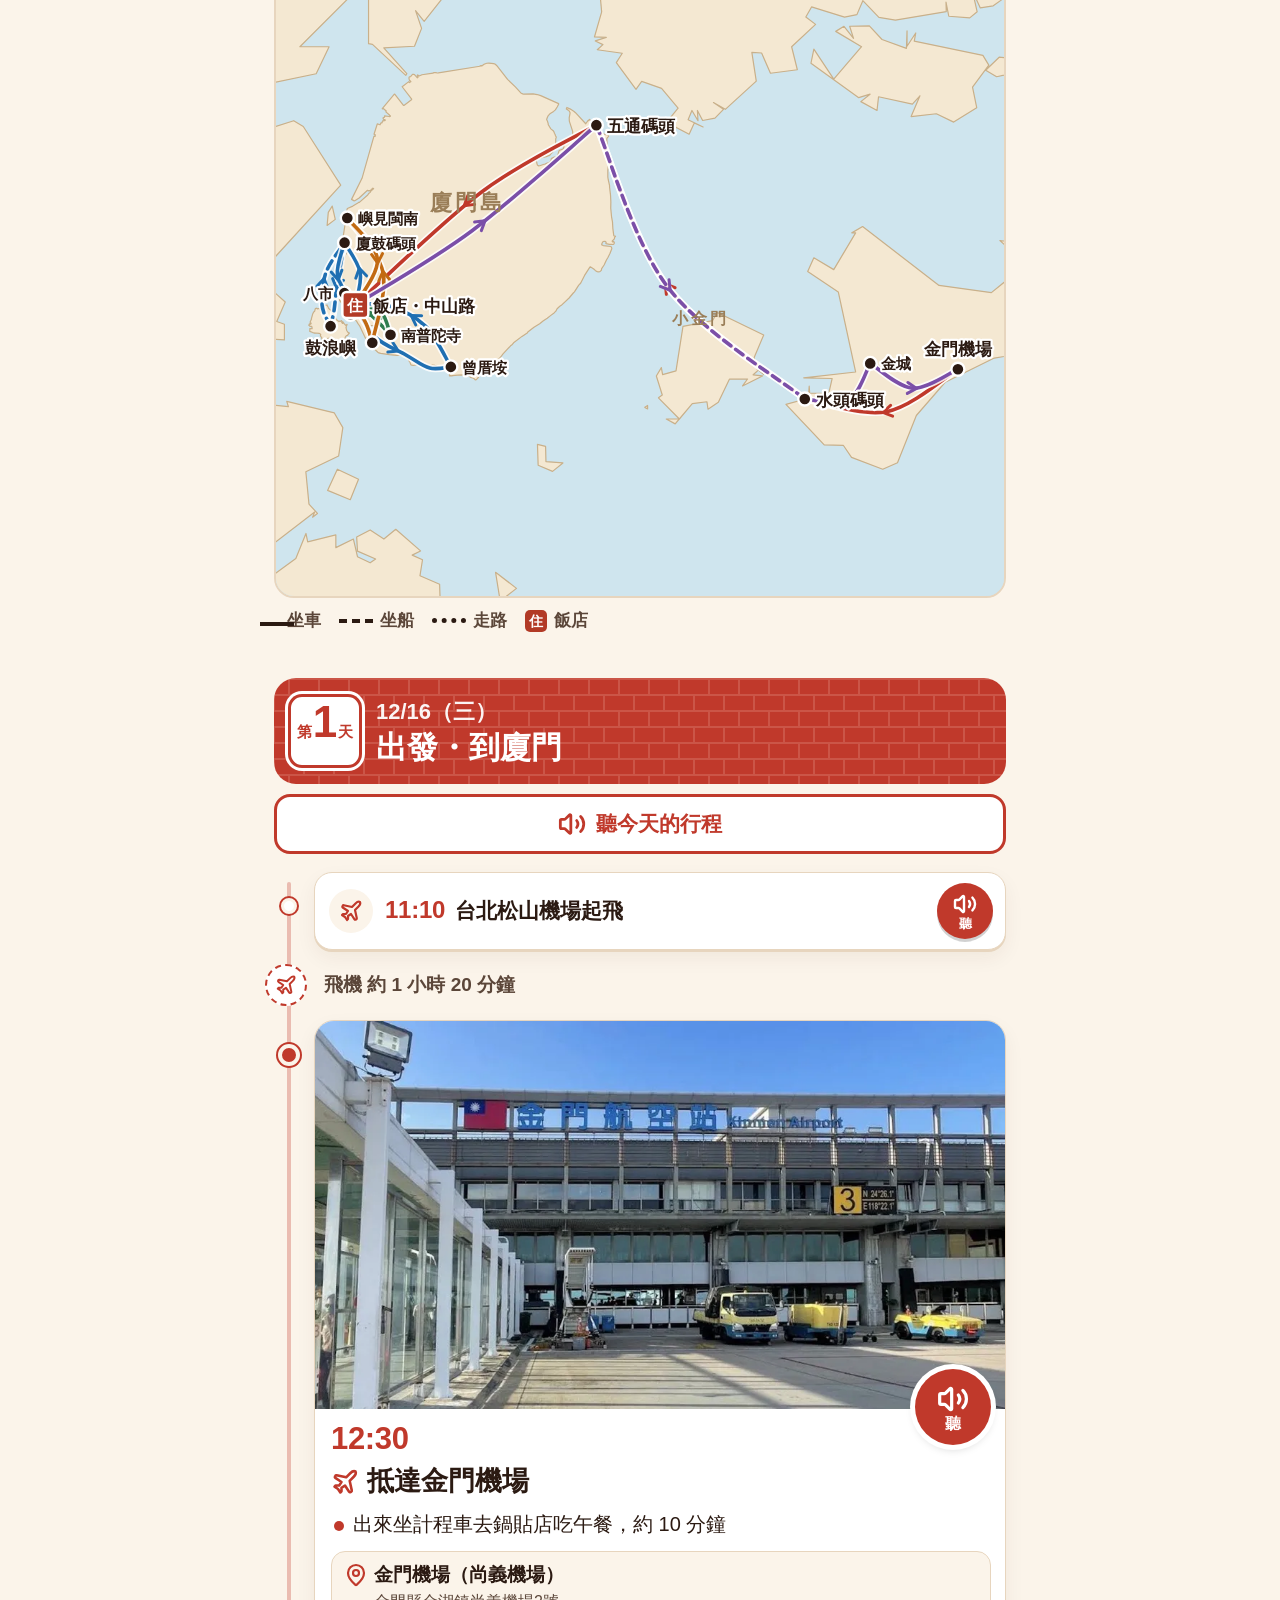
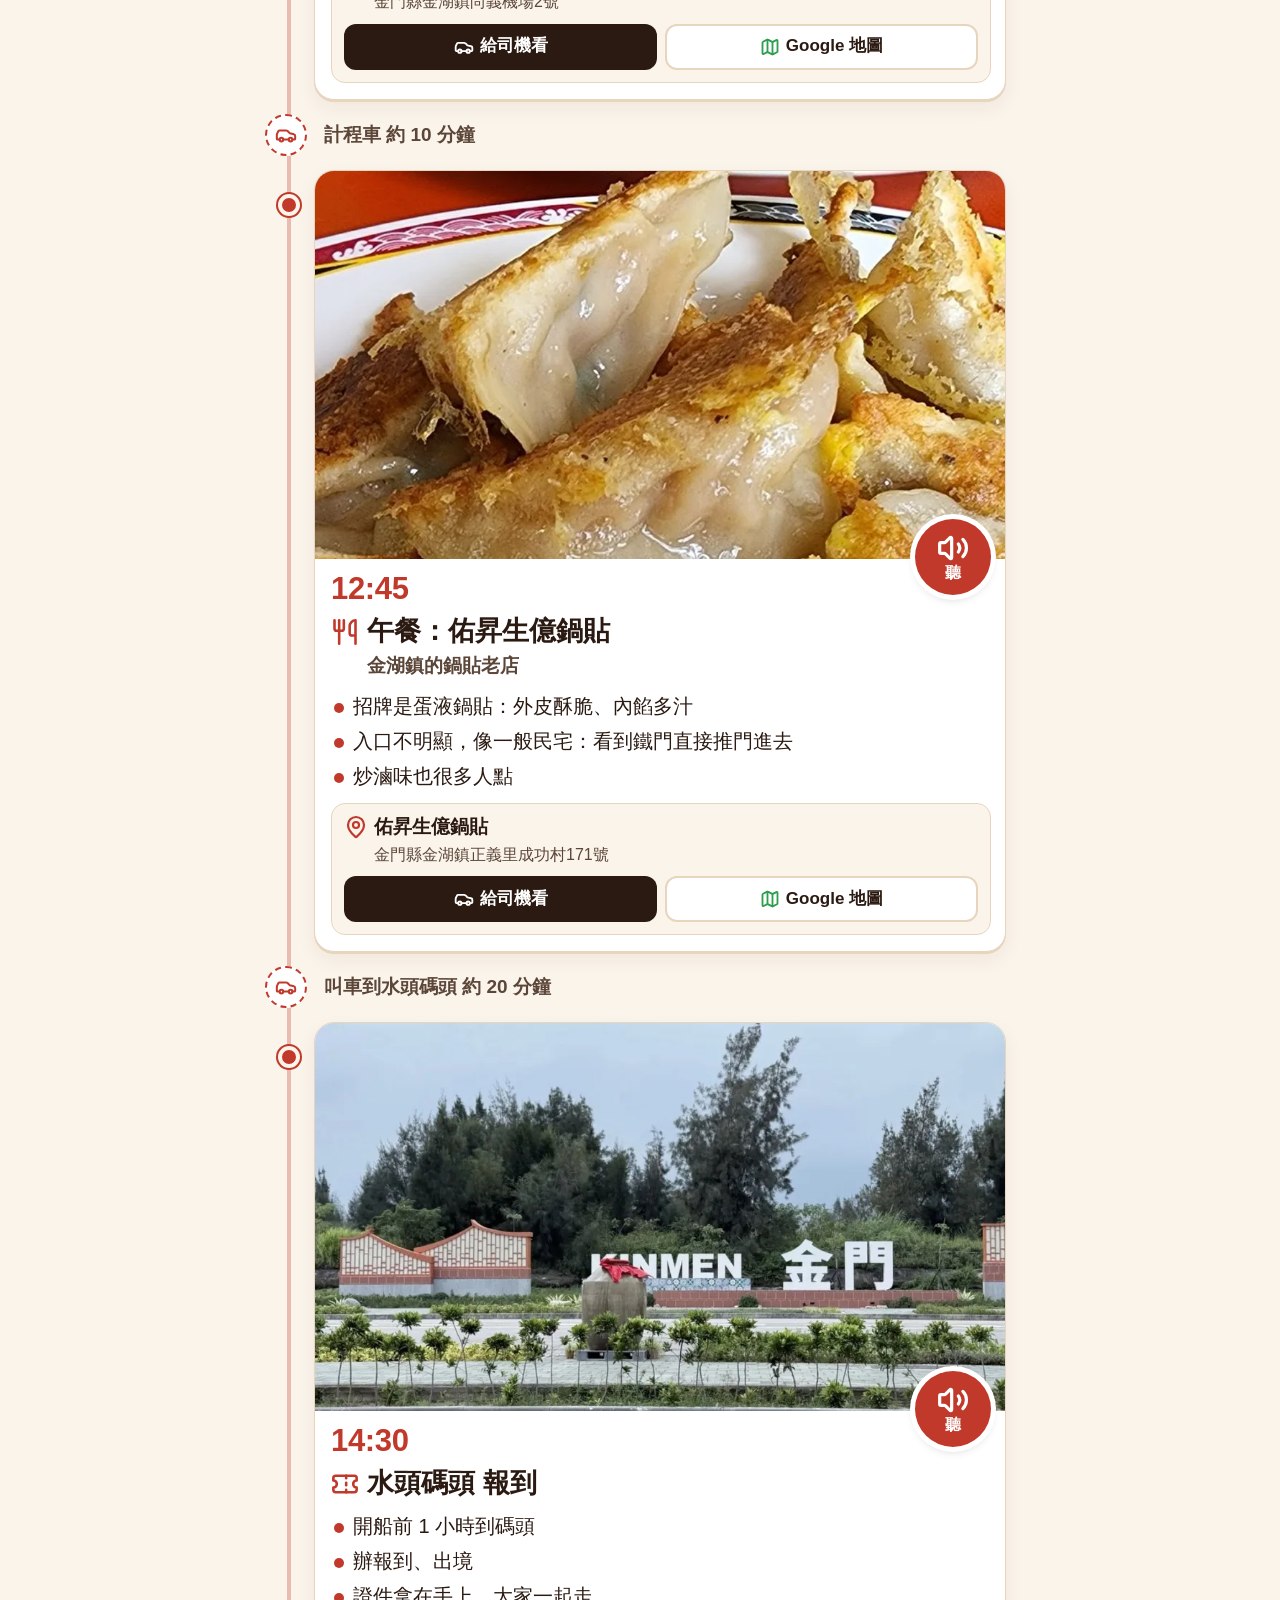
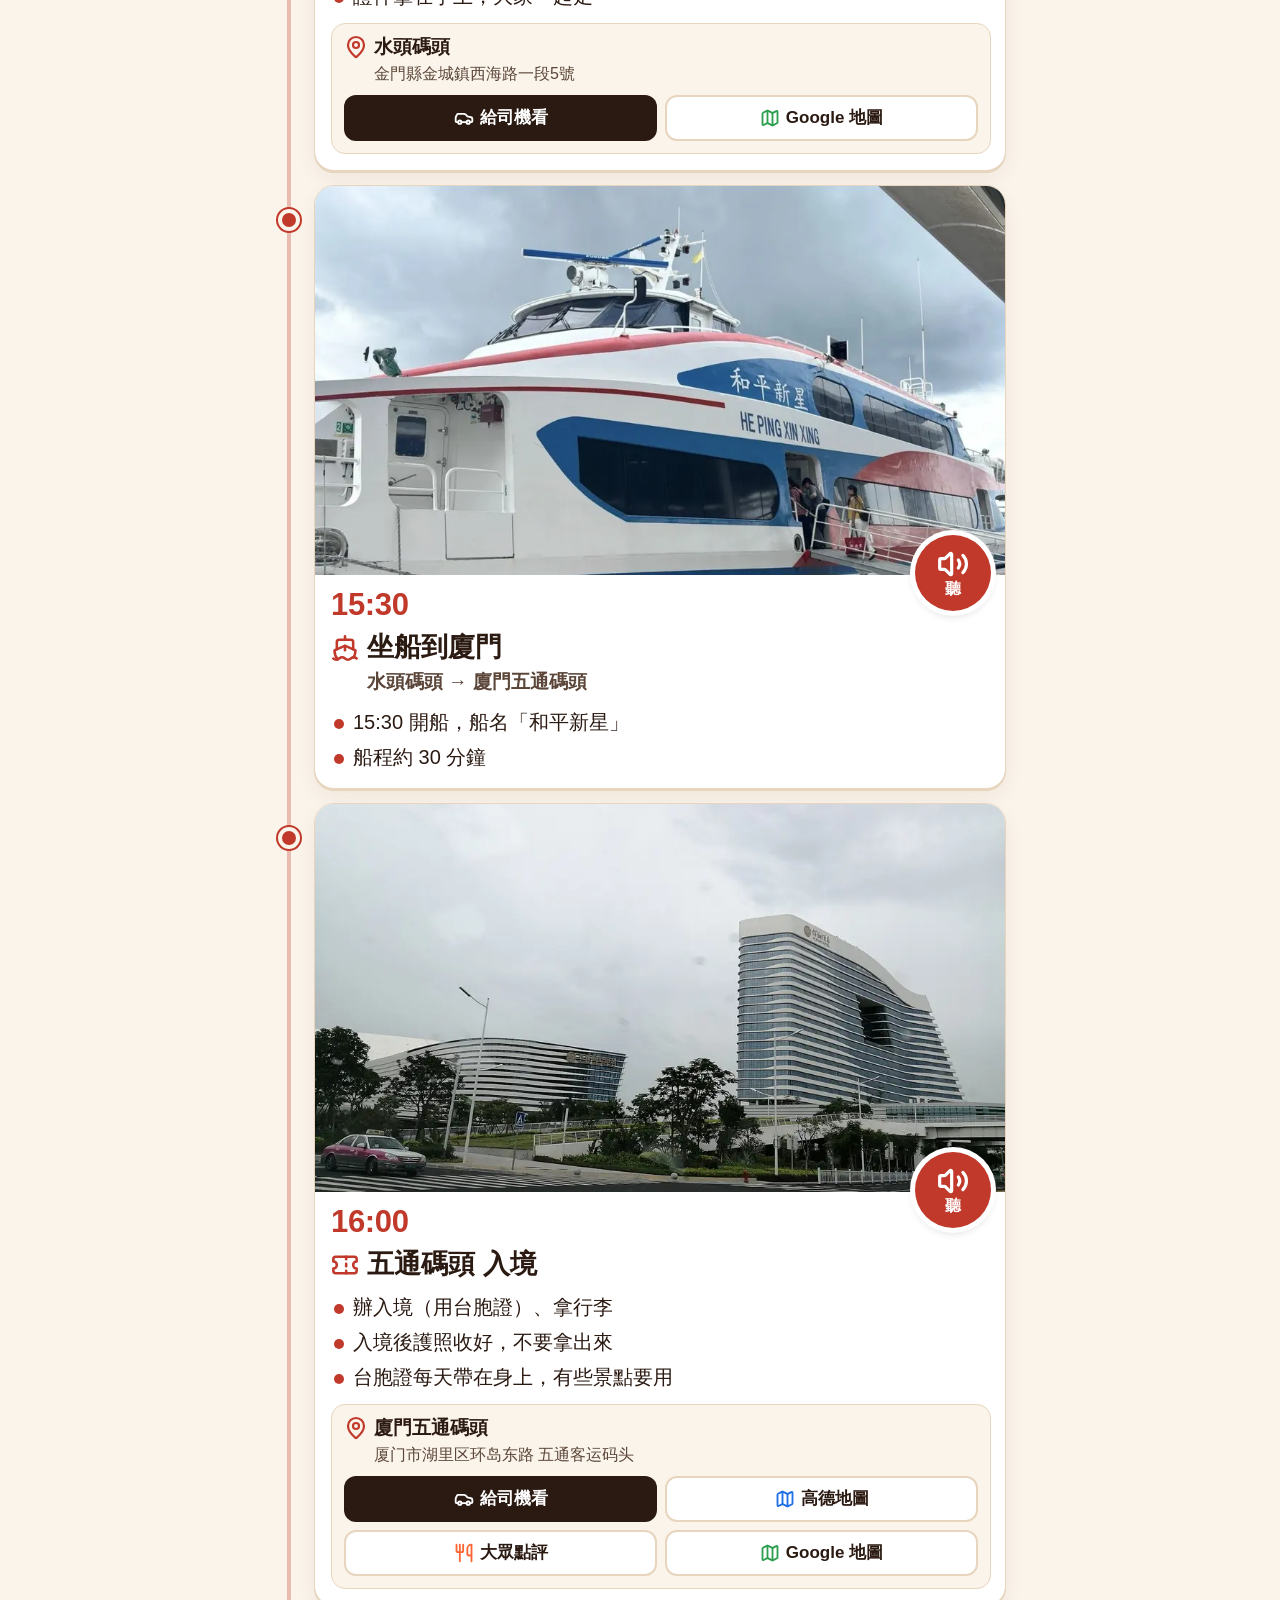
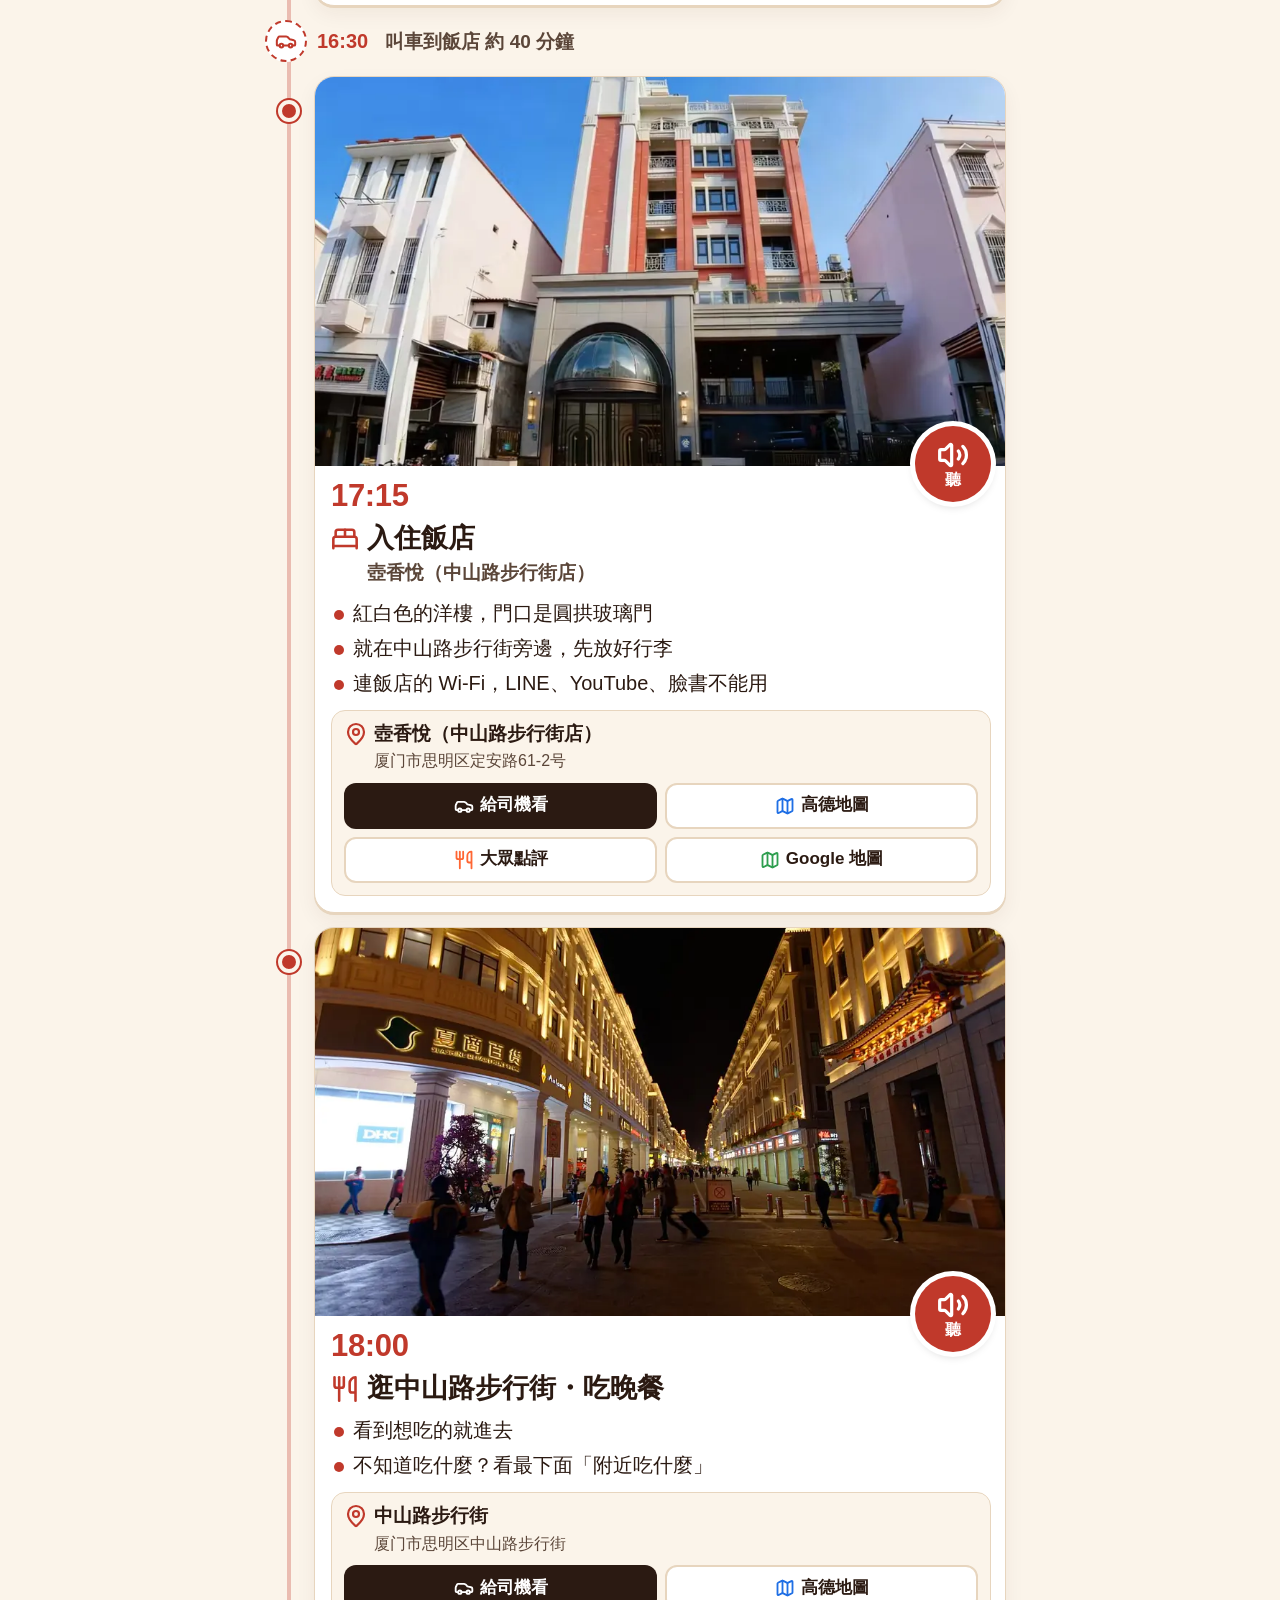
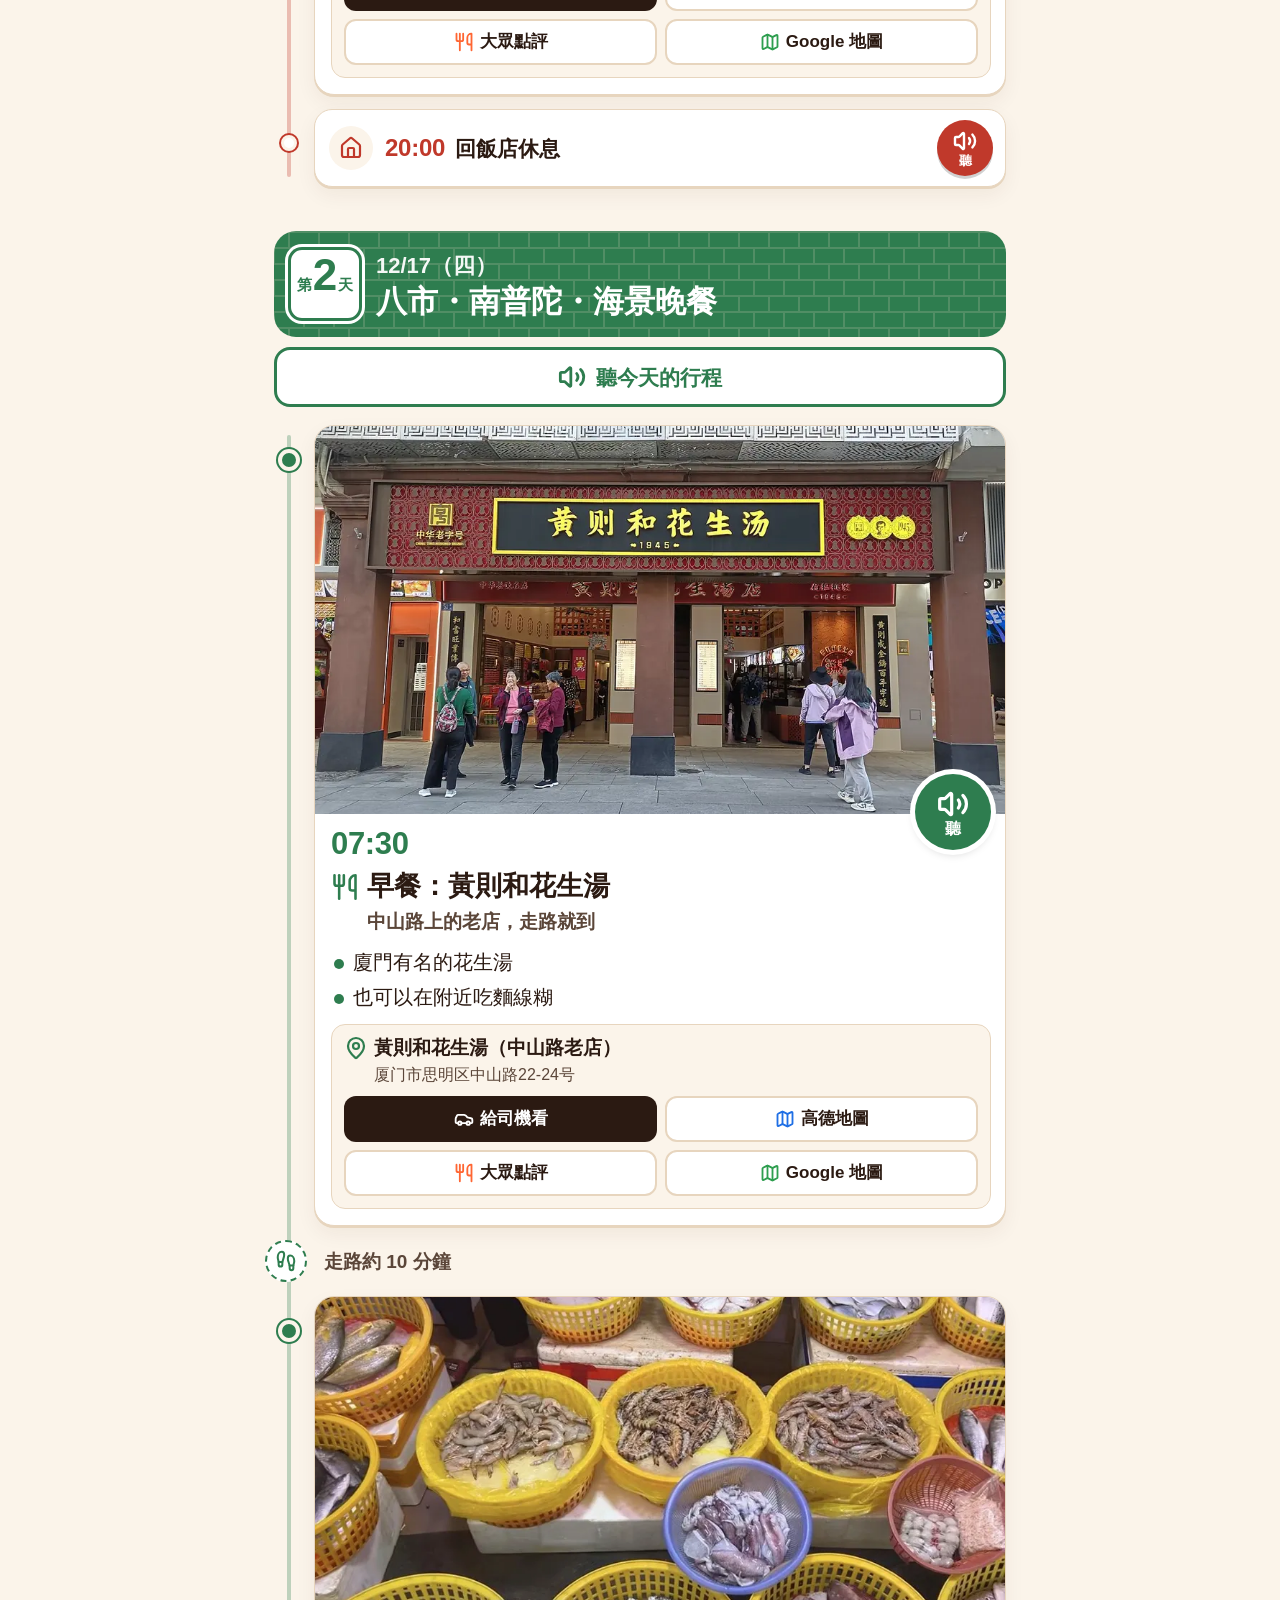
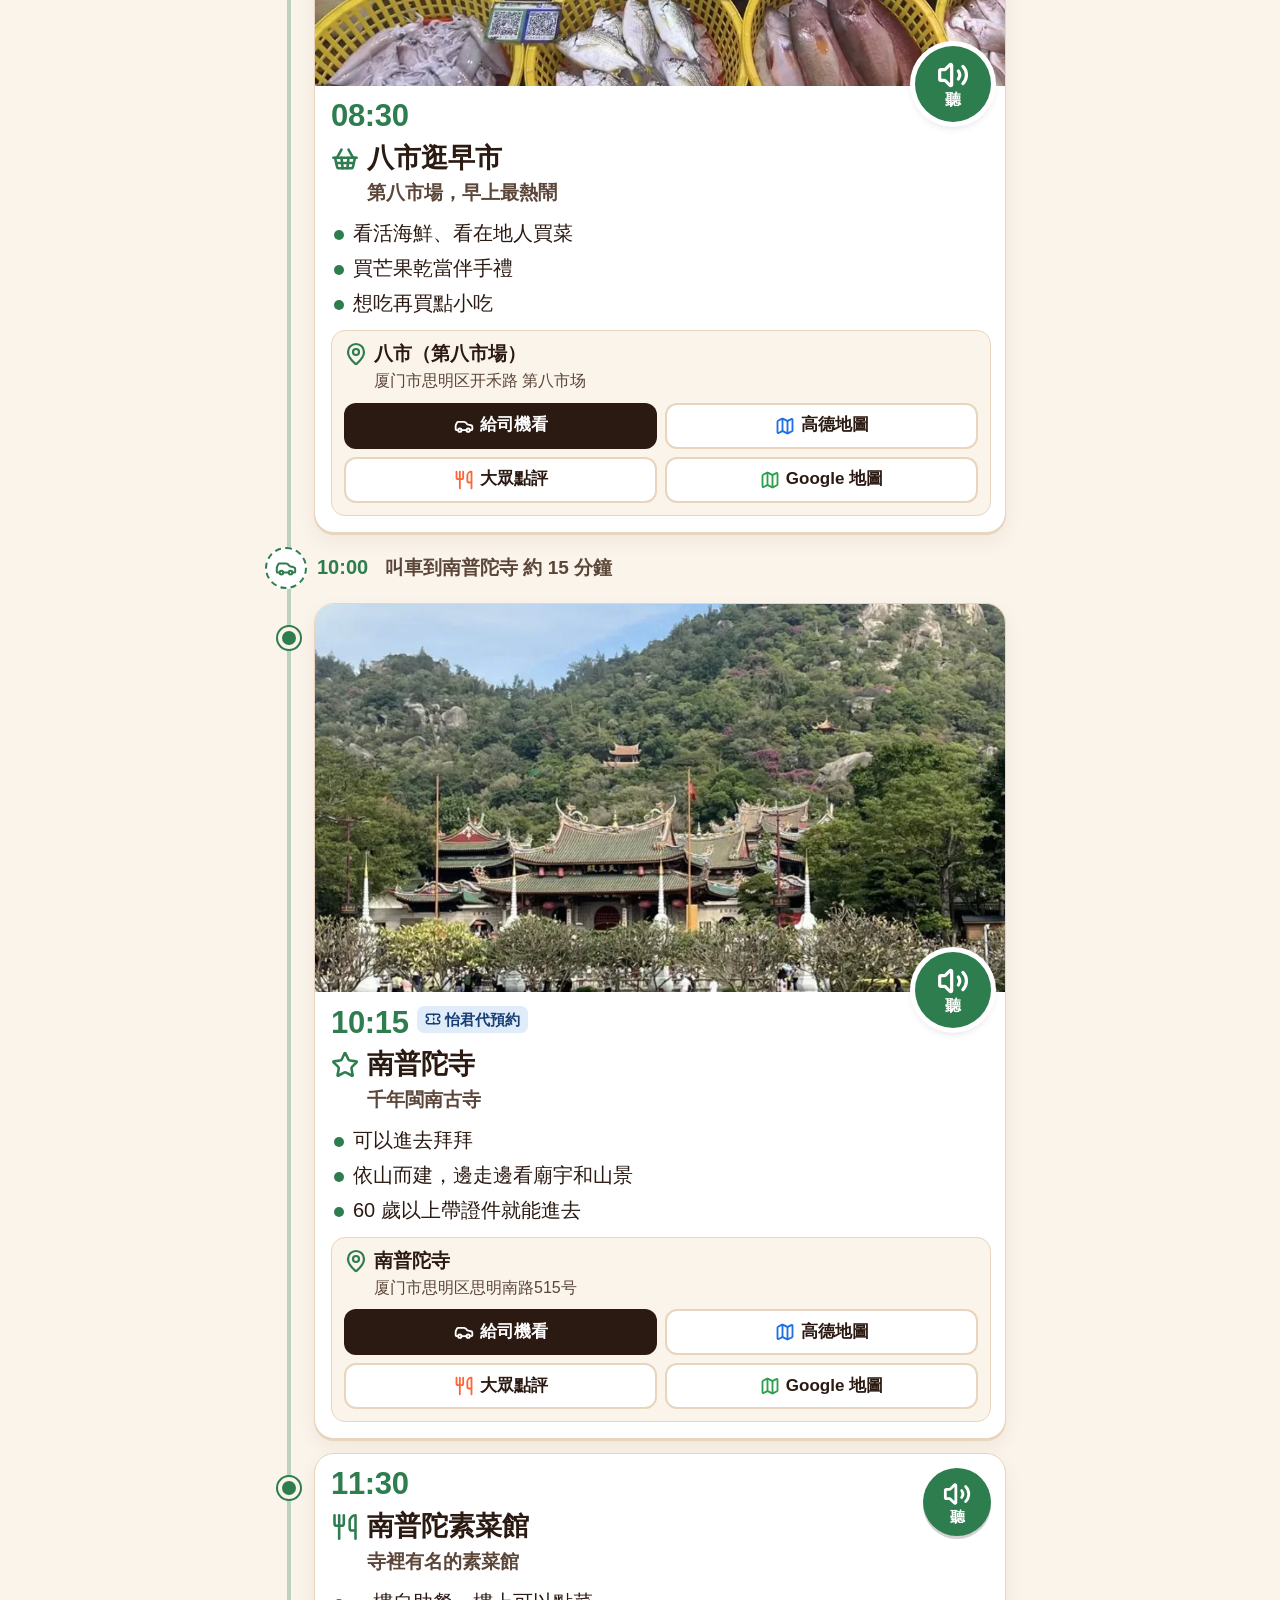
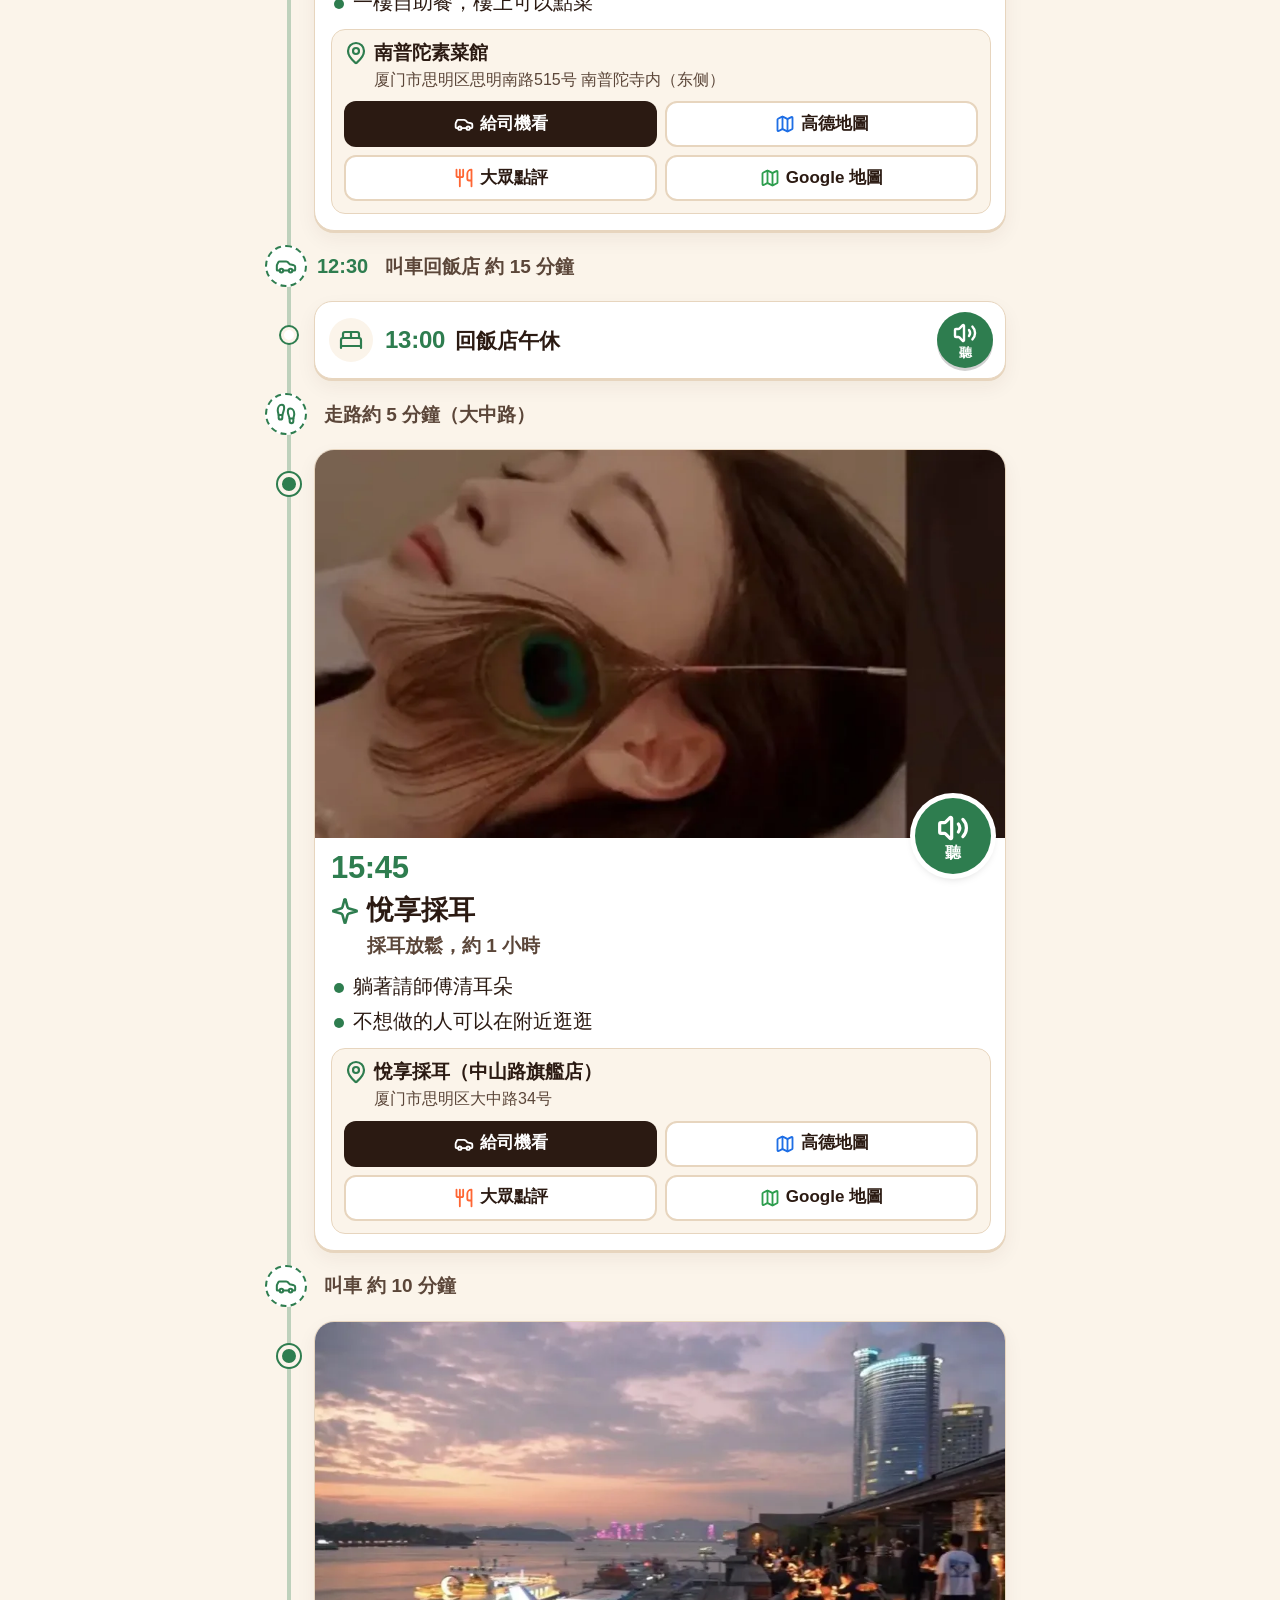
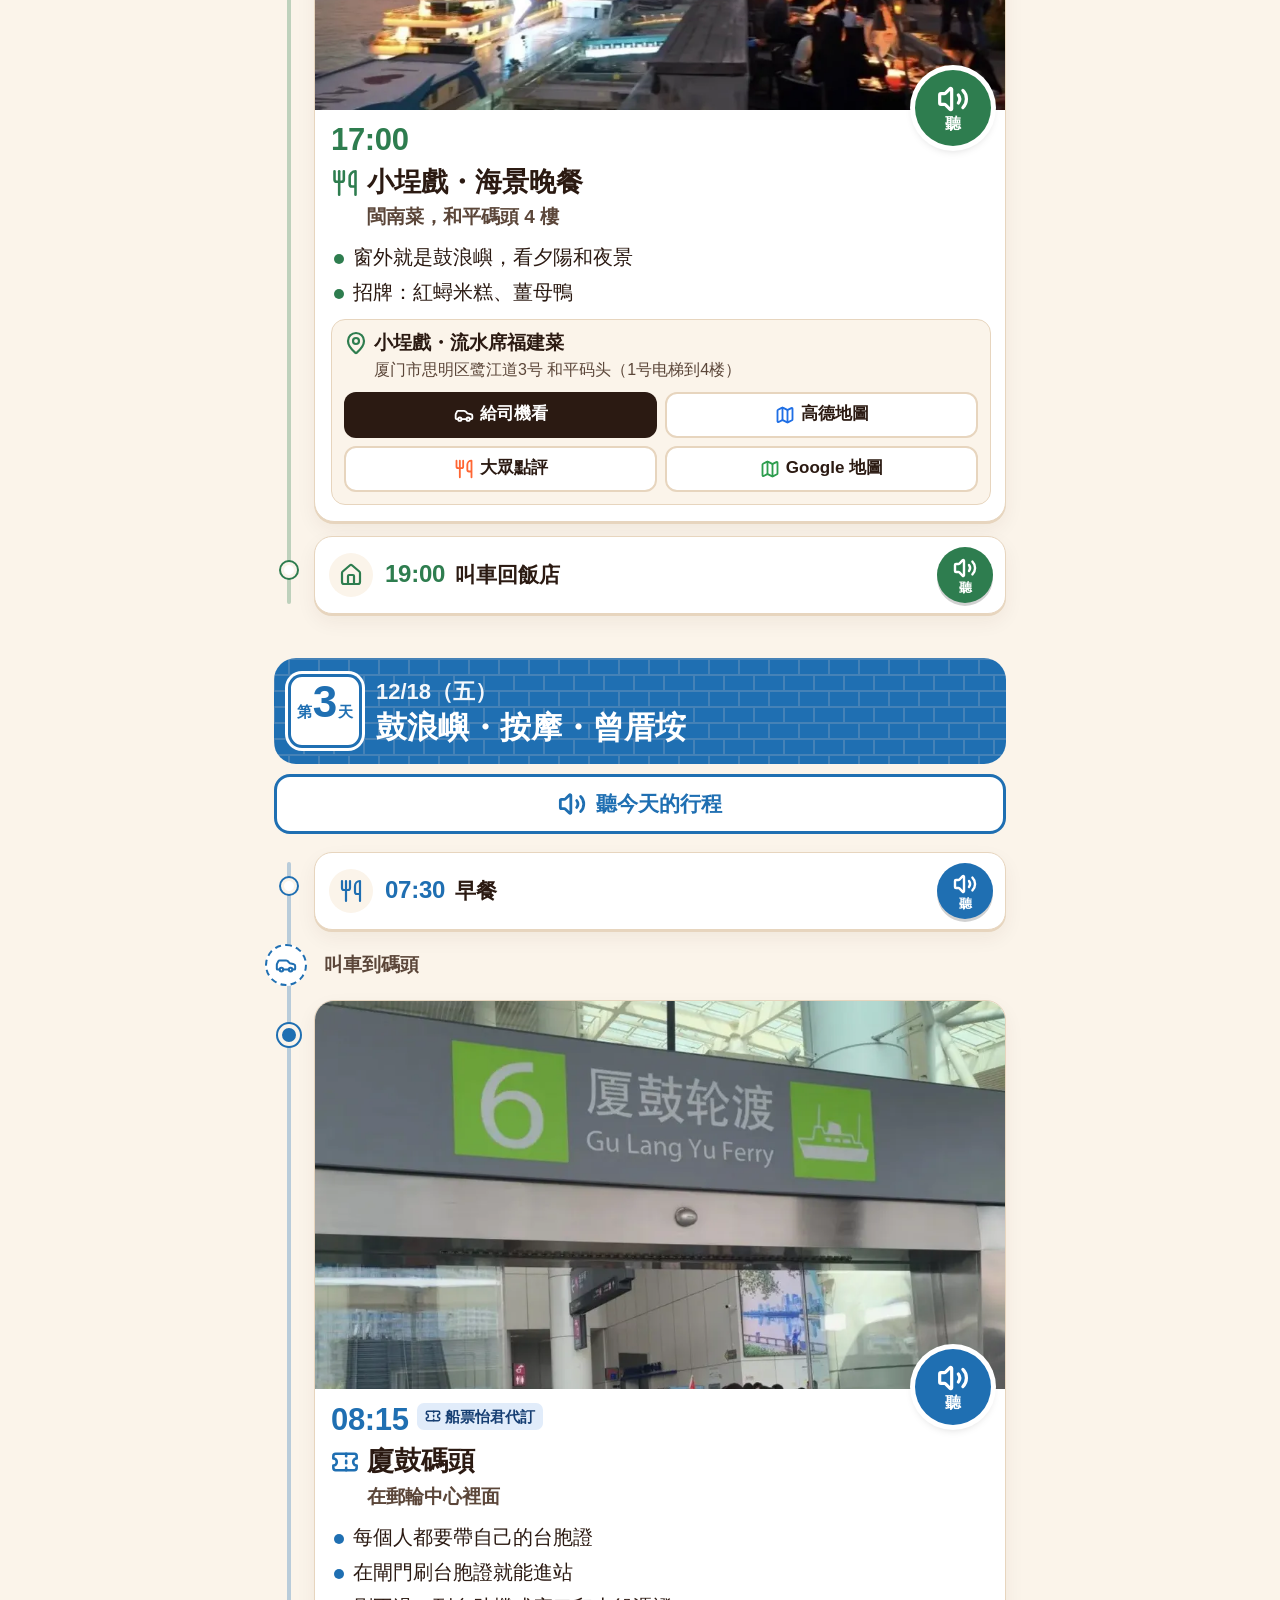
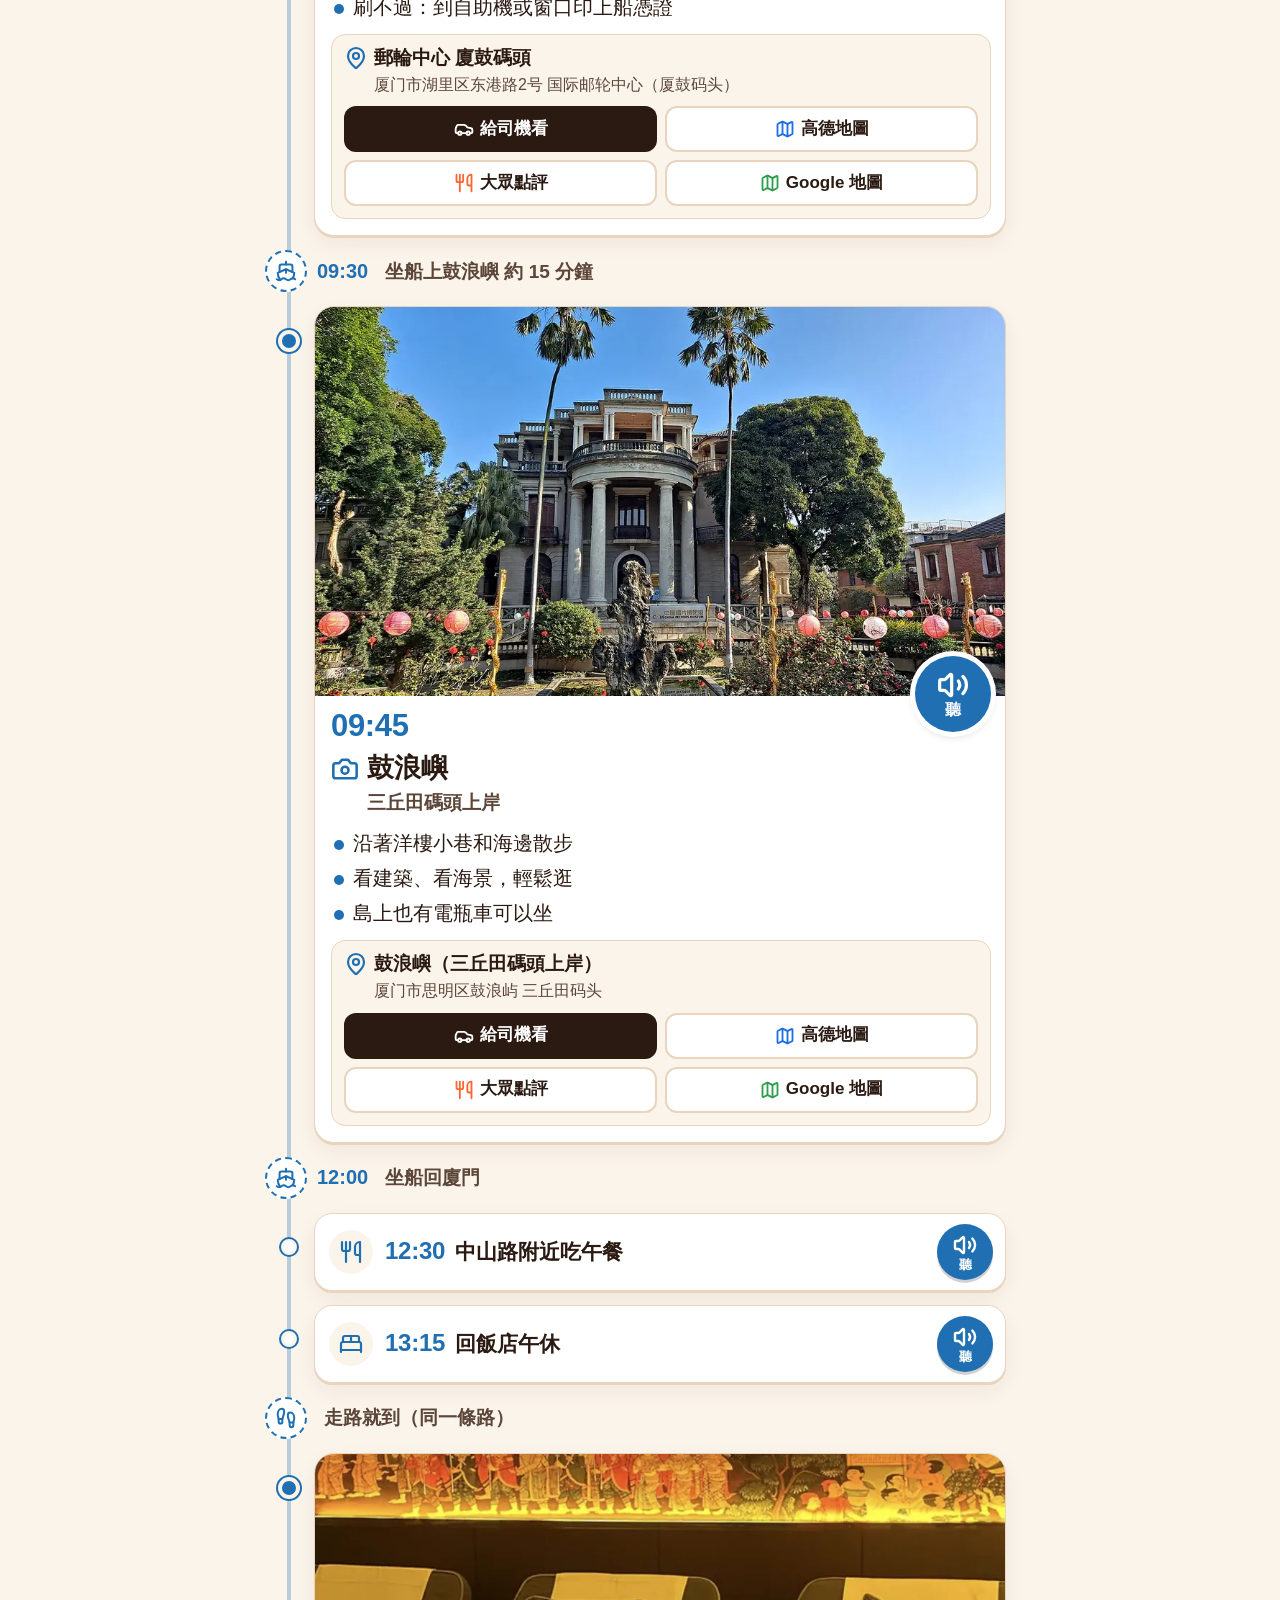
==== commit b6399c43: "Version audio URLs so re-recorded clips are not served from cache make_audio.py now writes assets/au" ====
--- a/index.html
+++ b/index.html
@@ -128,6 +128,7 @@
 </div>
 
 <script src="assets/data.js"></script>
+<script src="assets/audio-version.js"></script>
 <script src="assets/credits.js"></script>
 <script src="assets/land.js"></script>
 <script src="assets/map.js"></script>
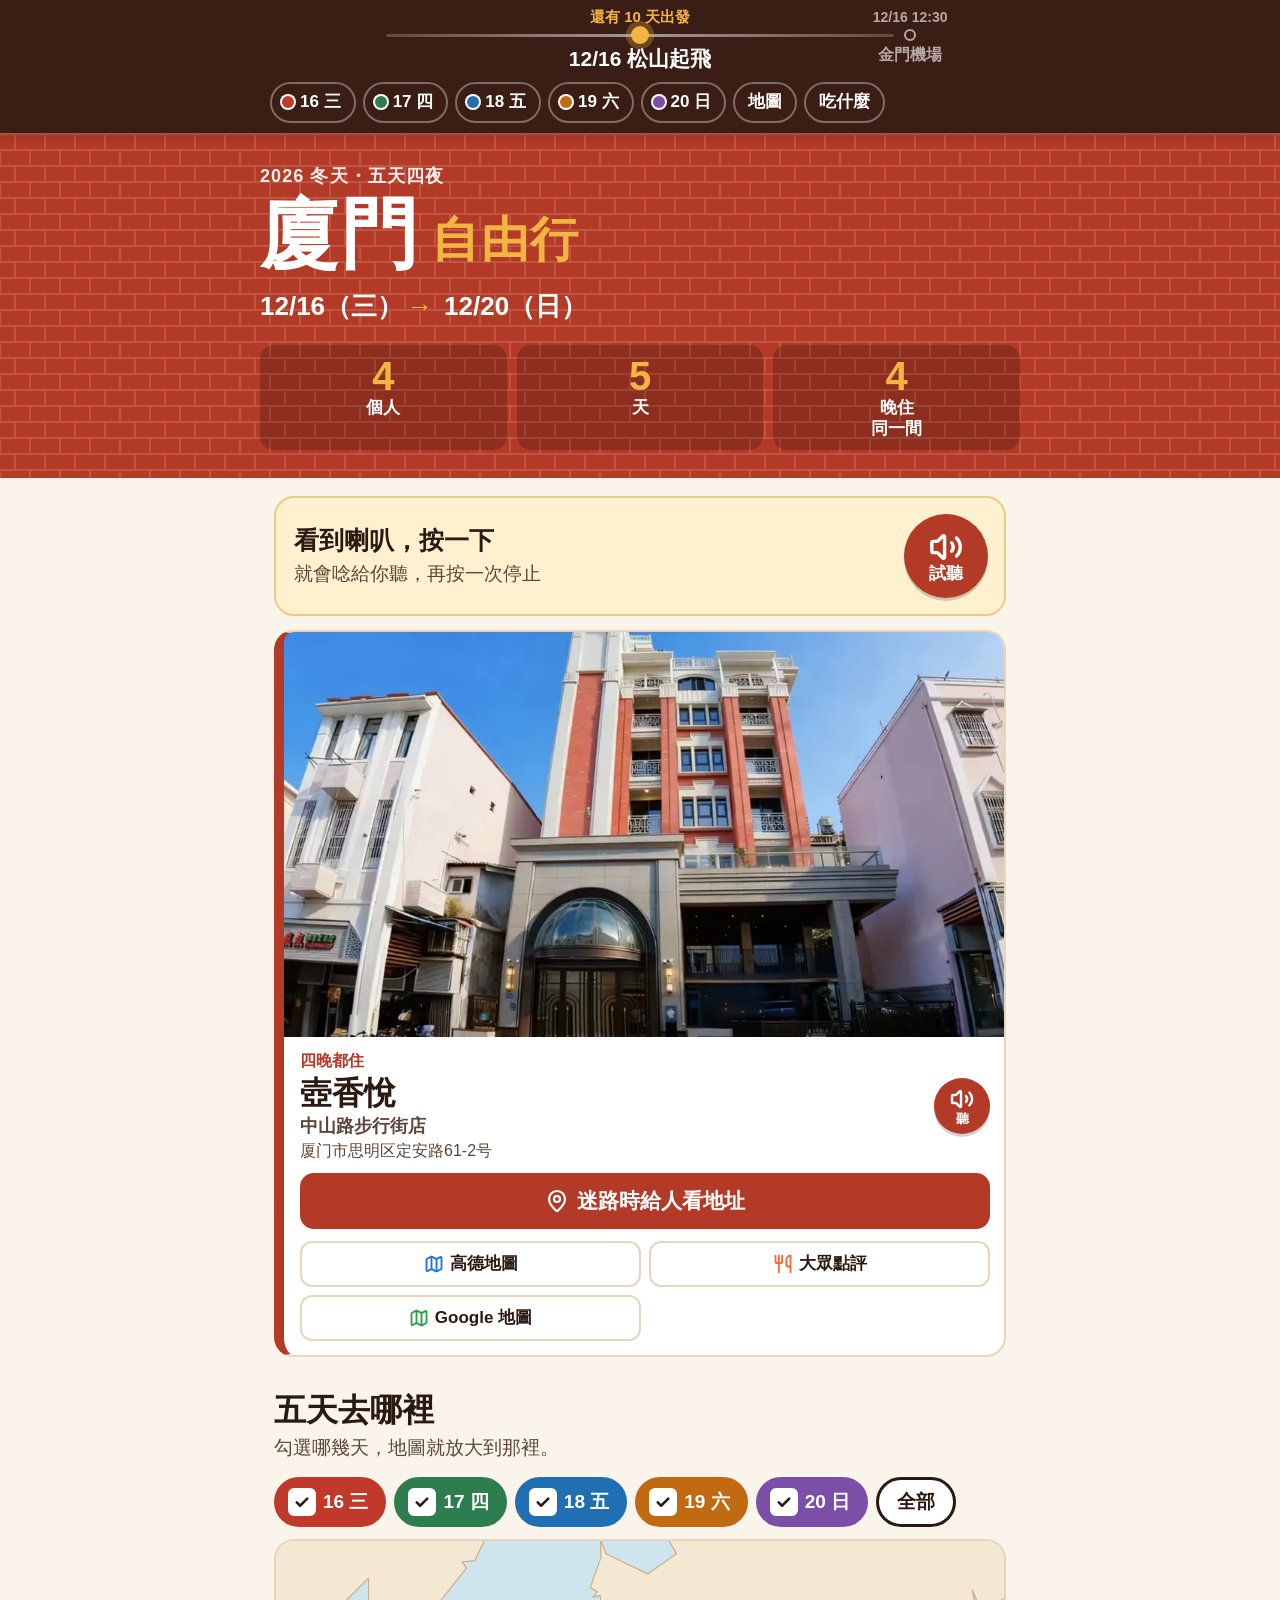
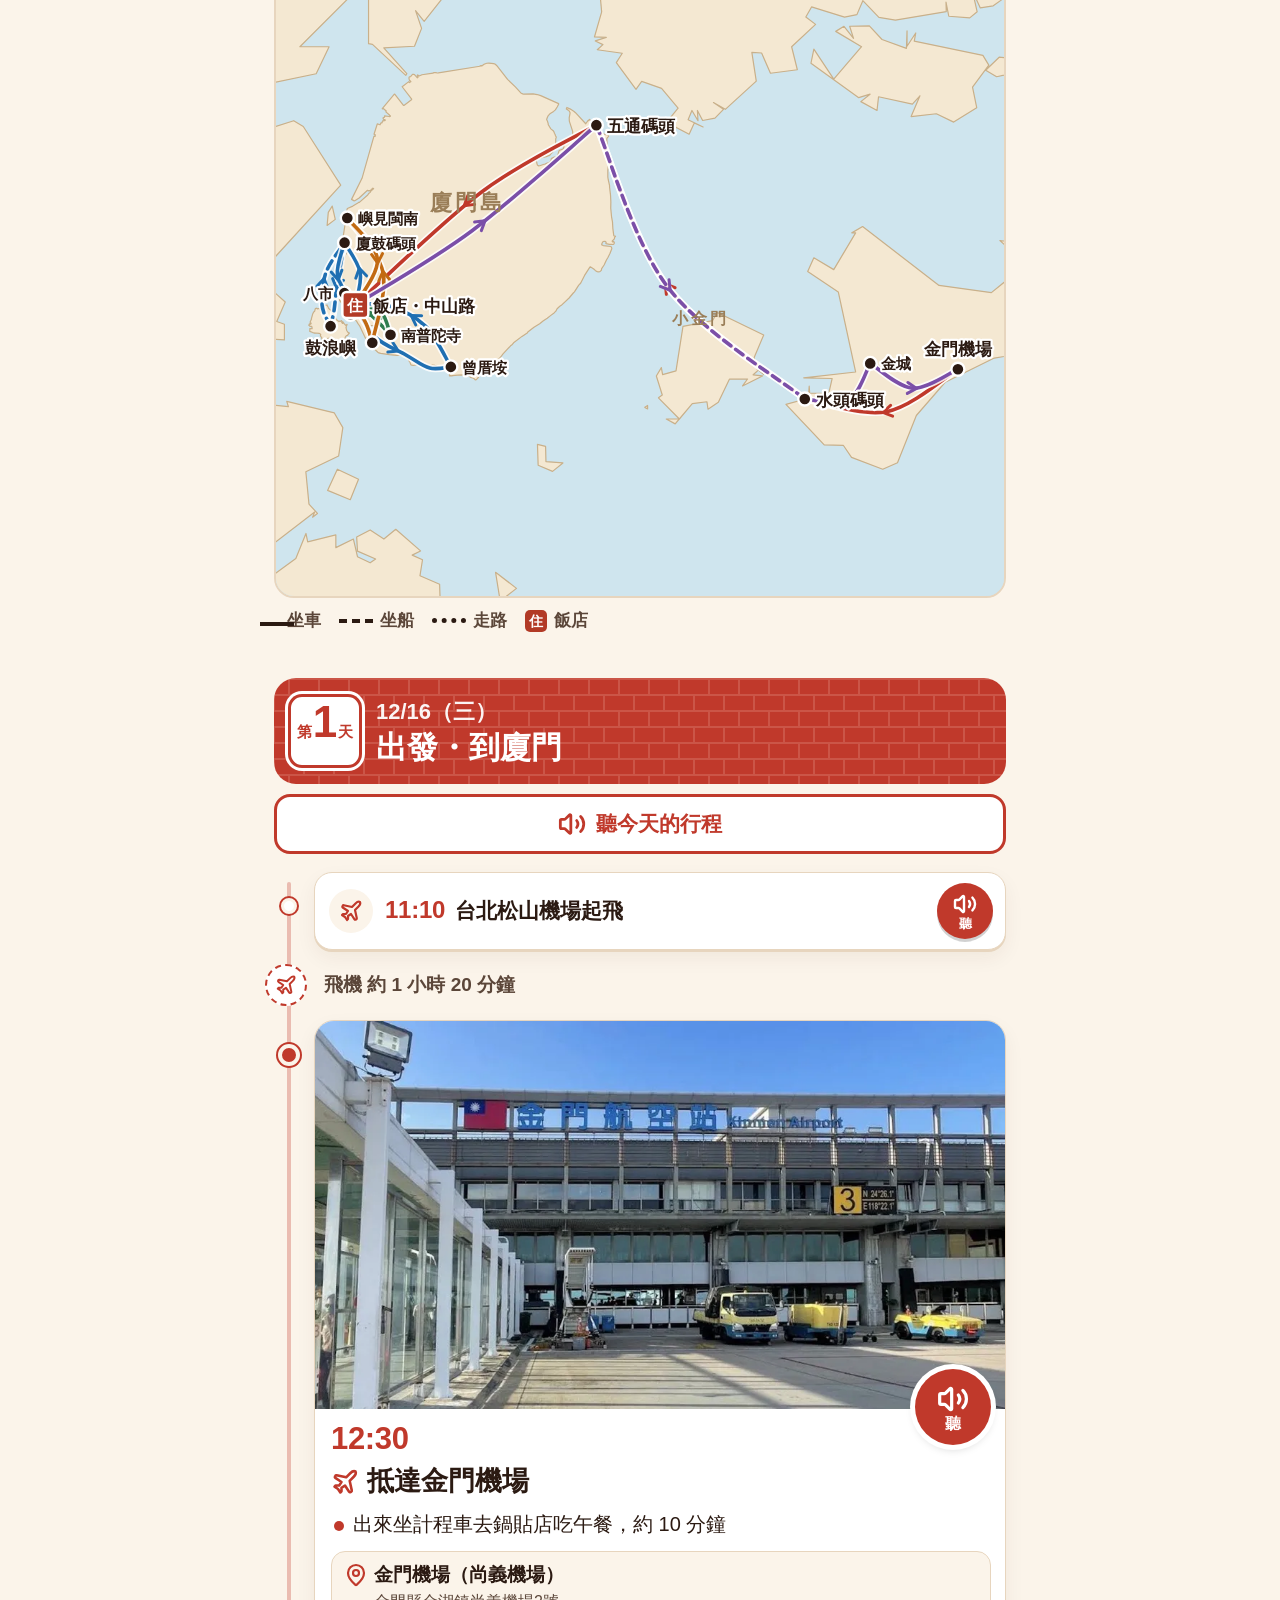
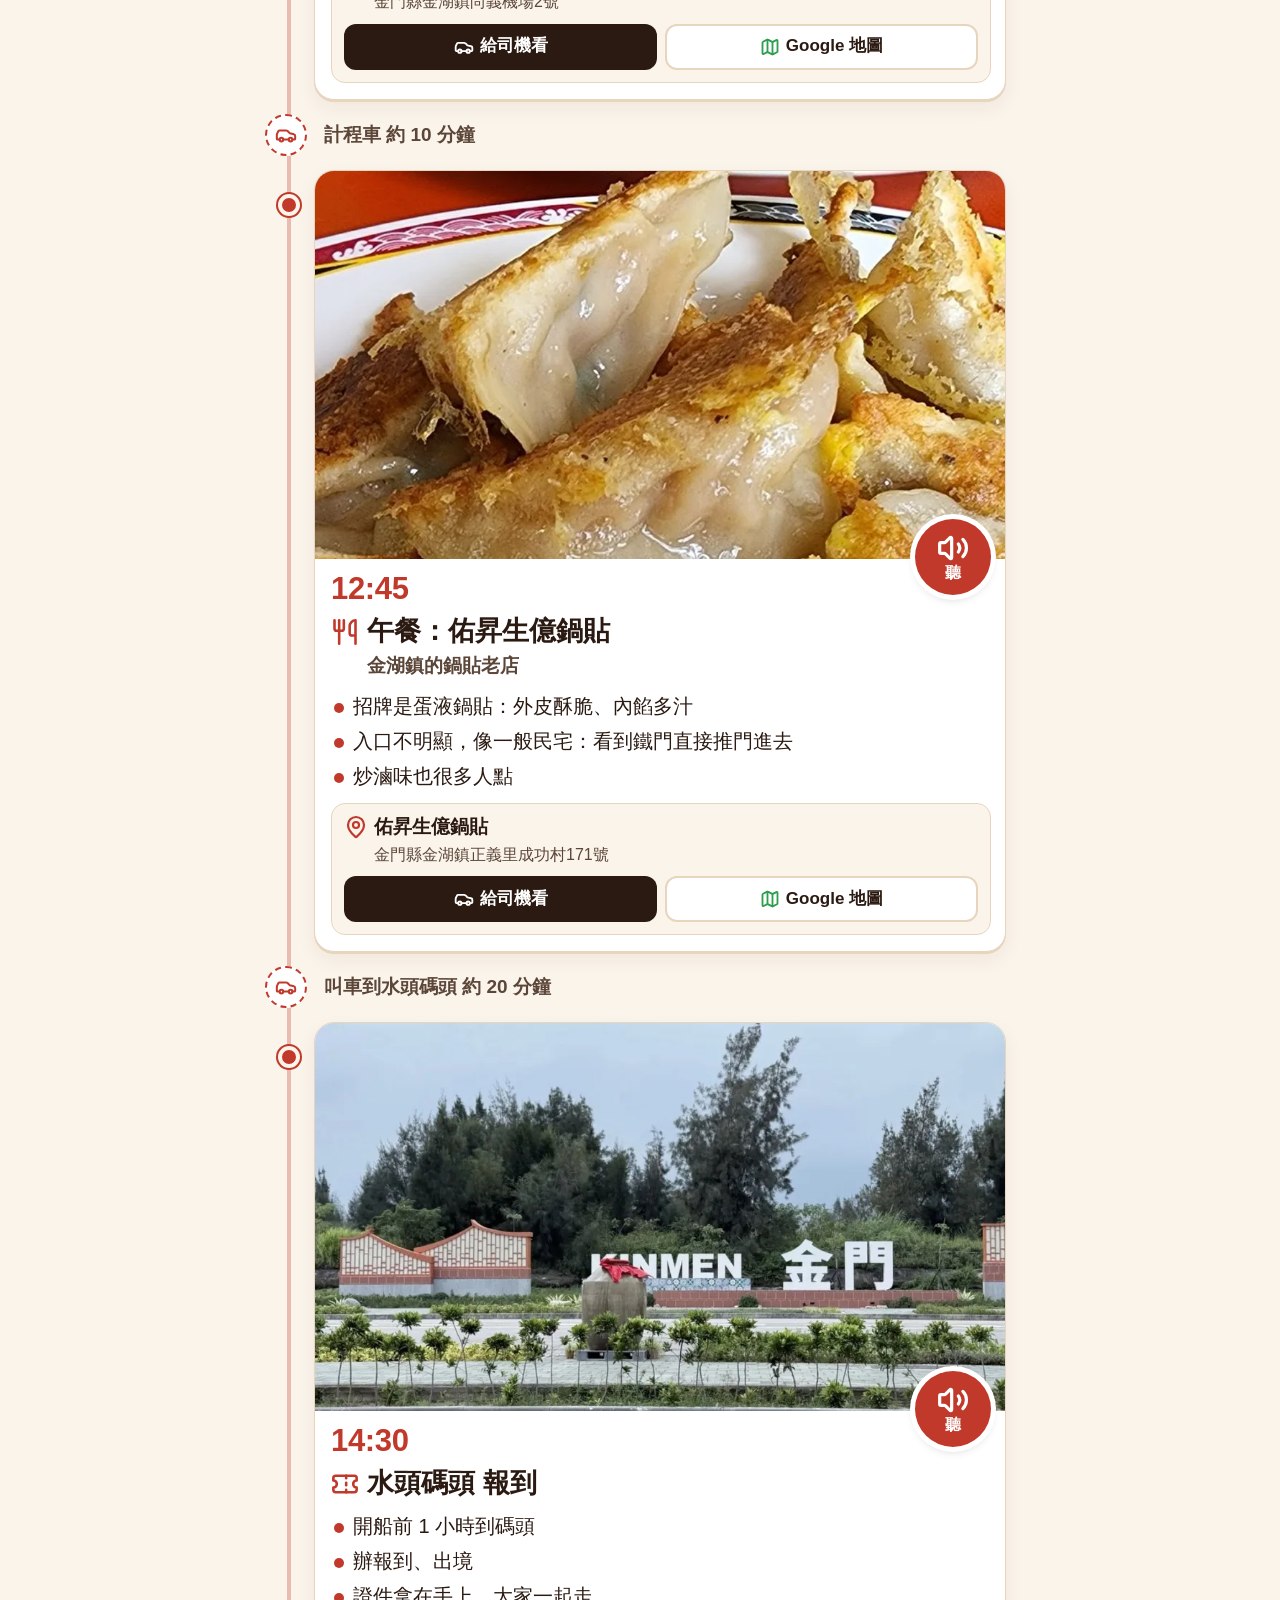
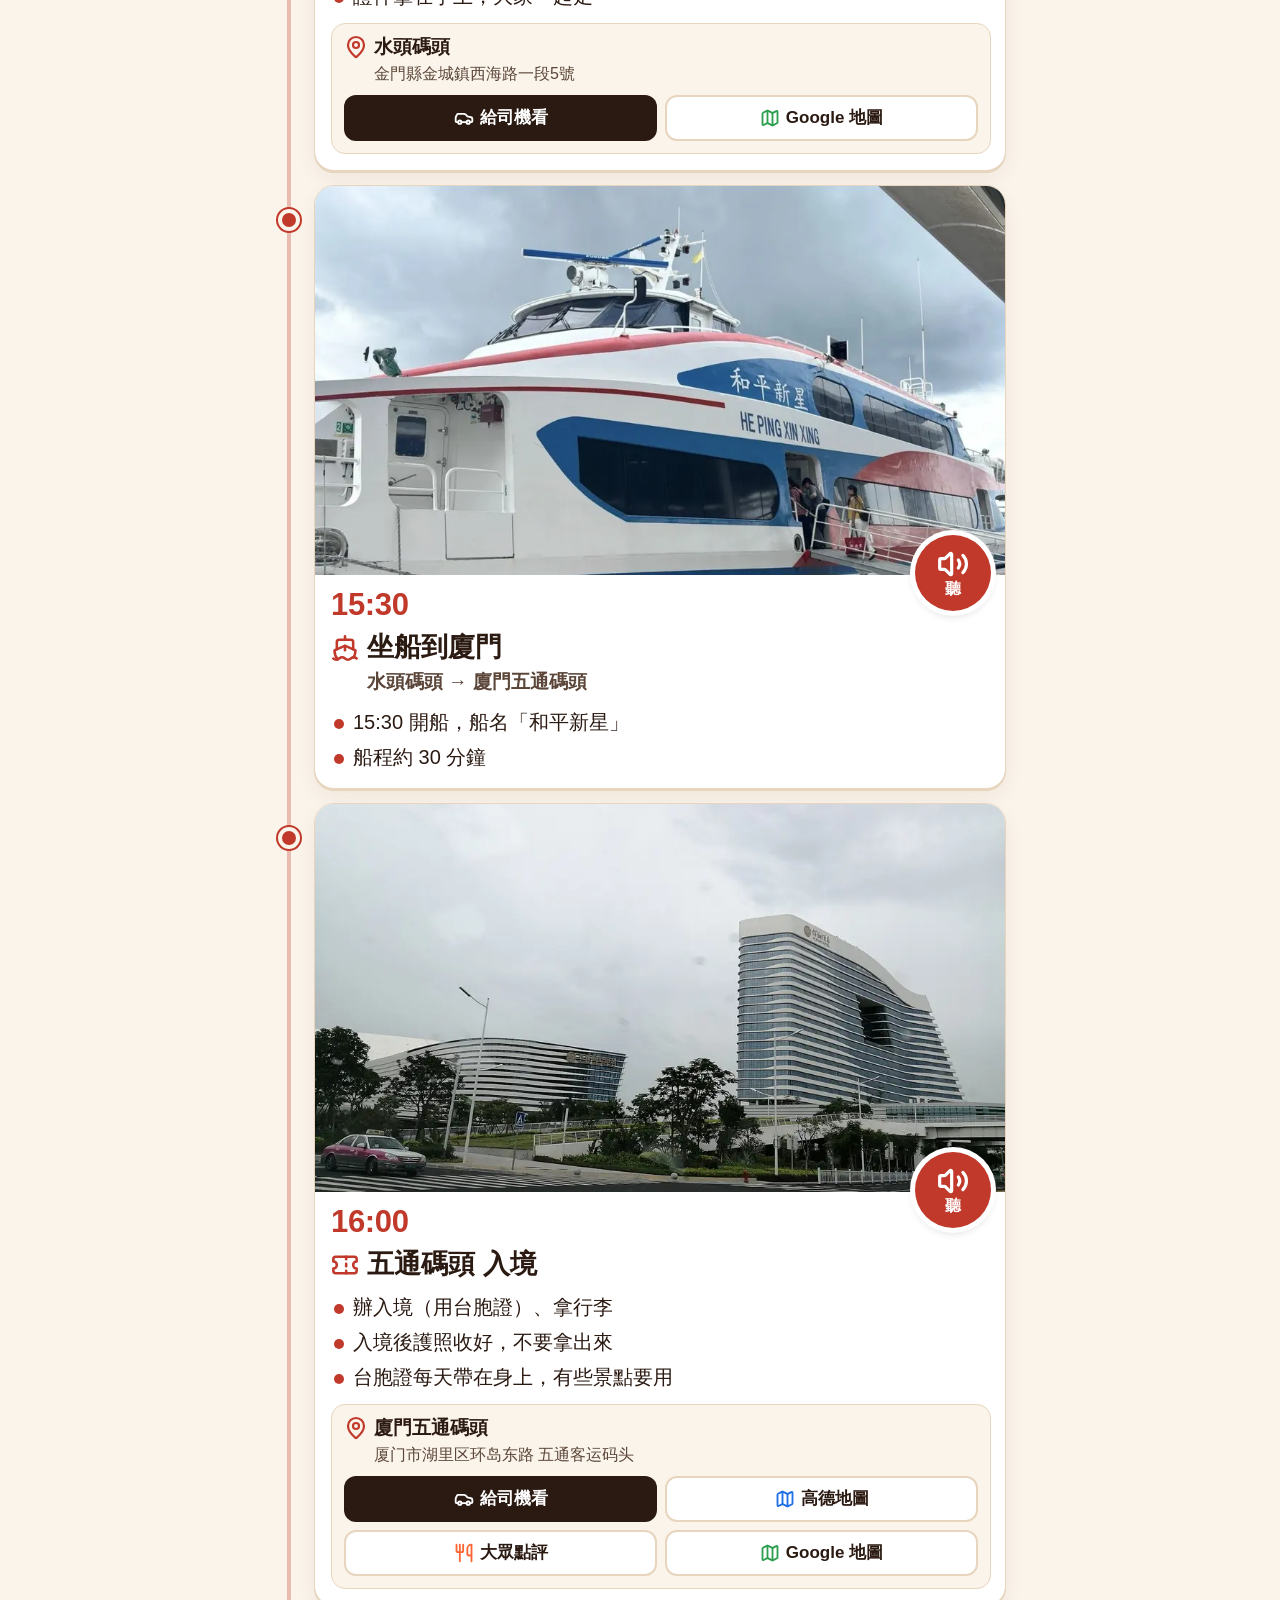
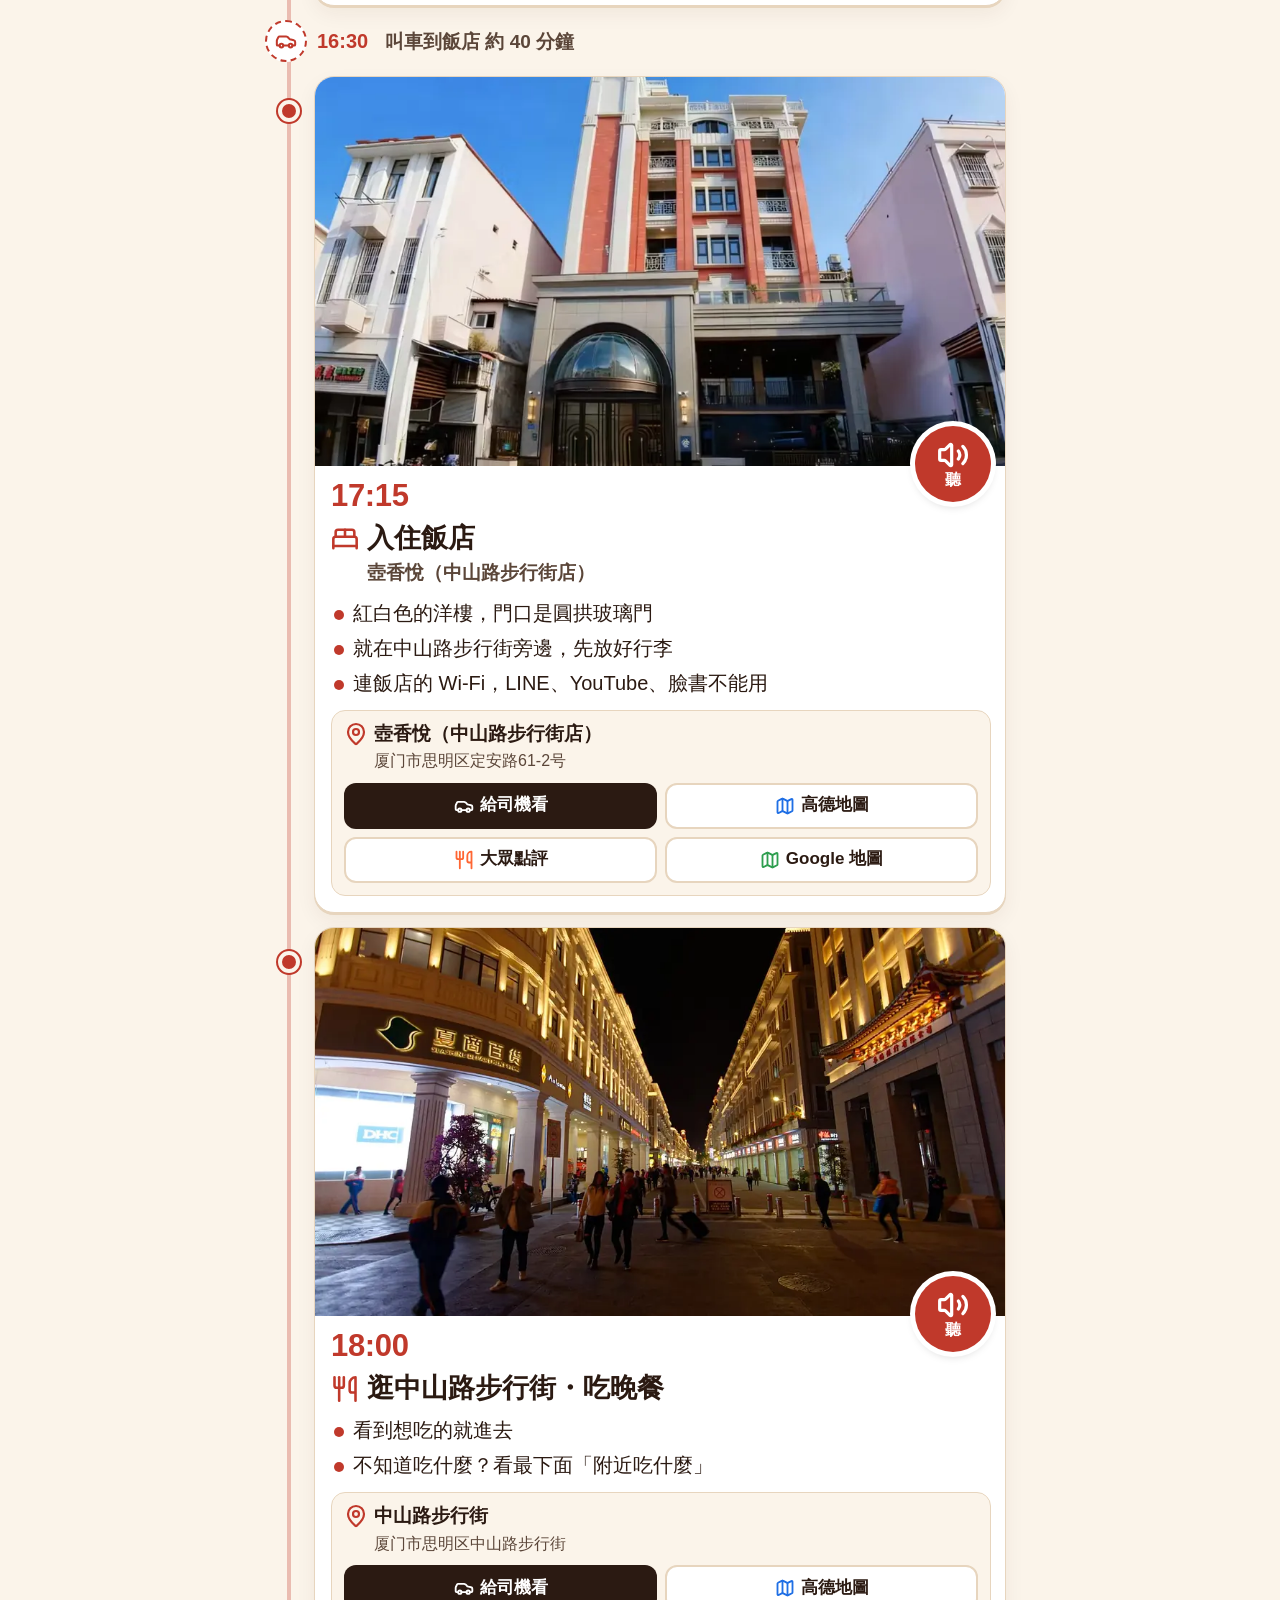
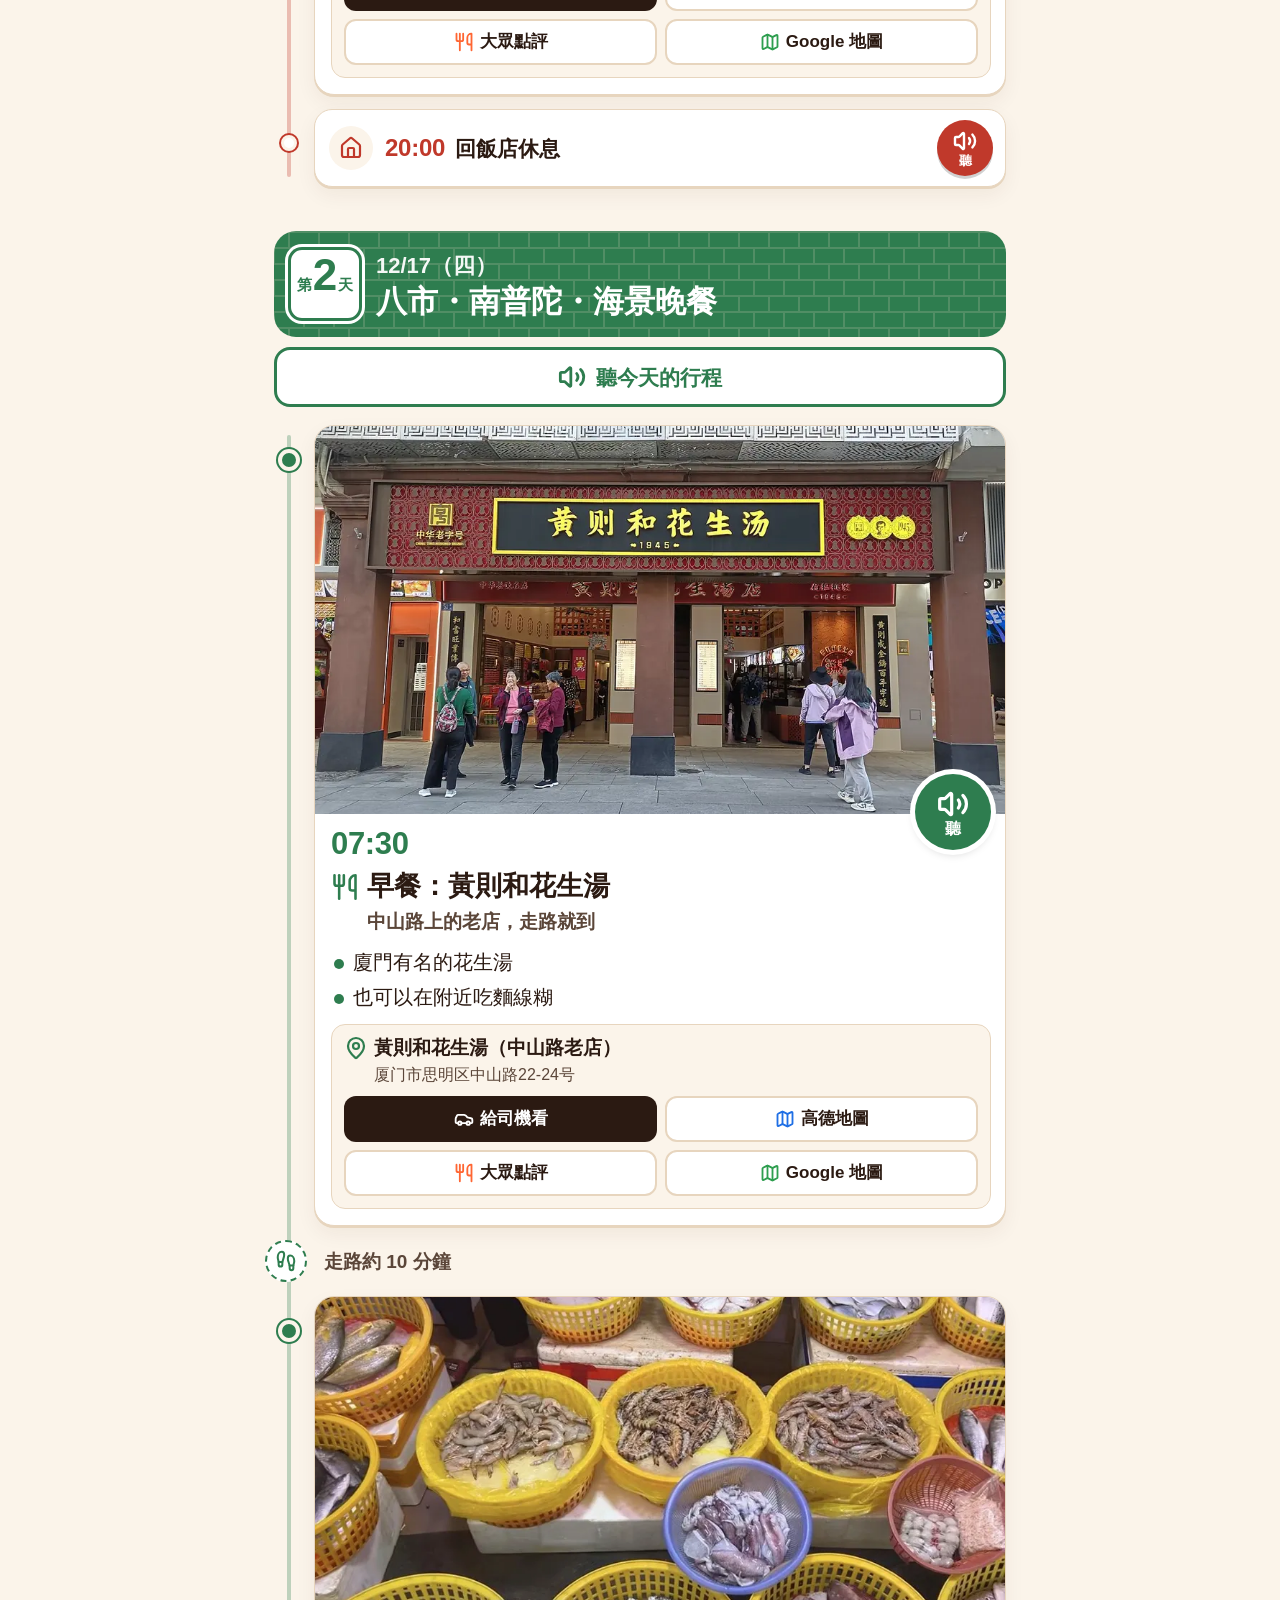
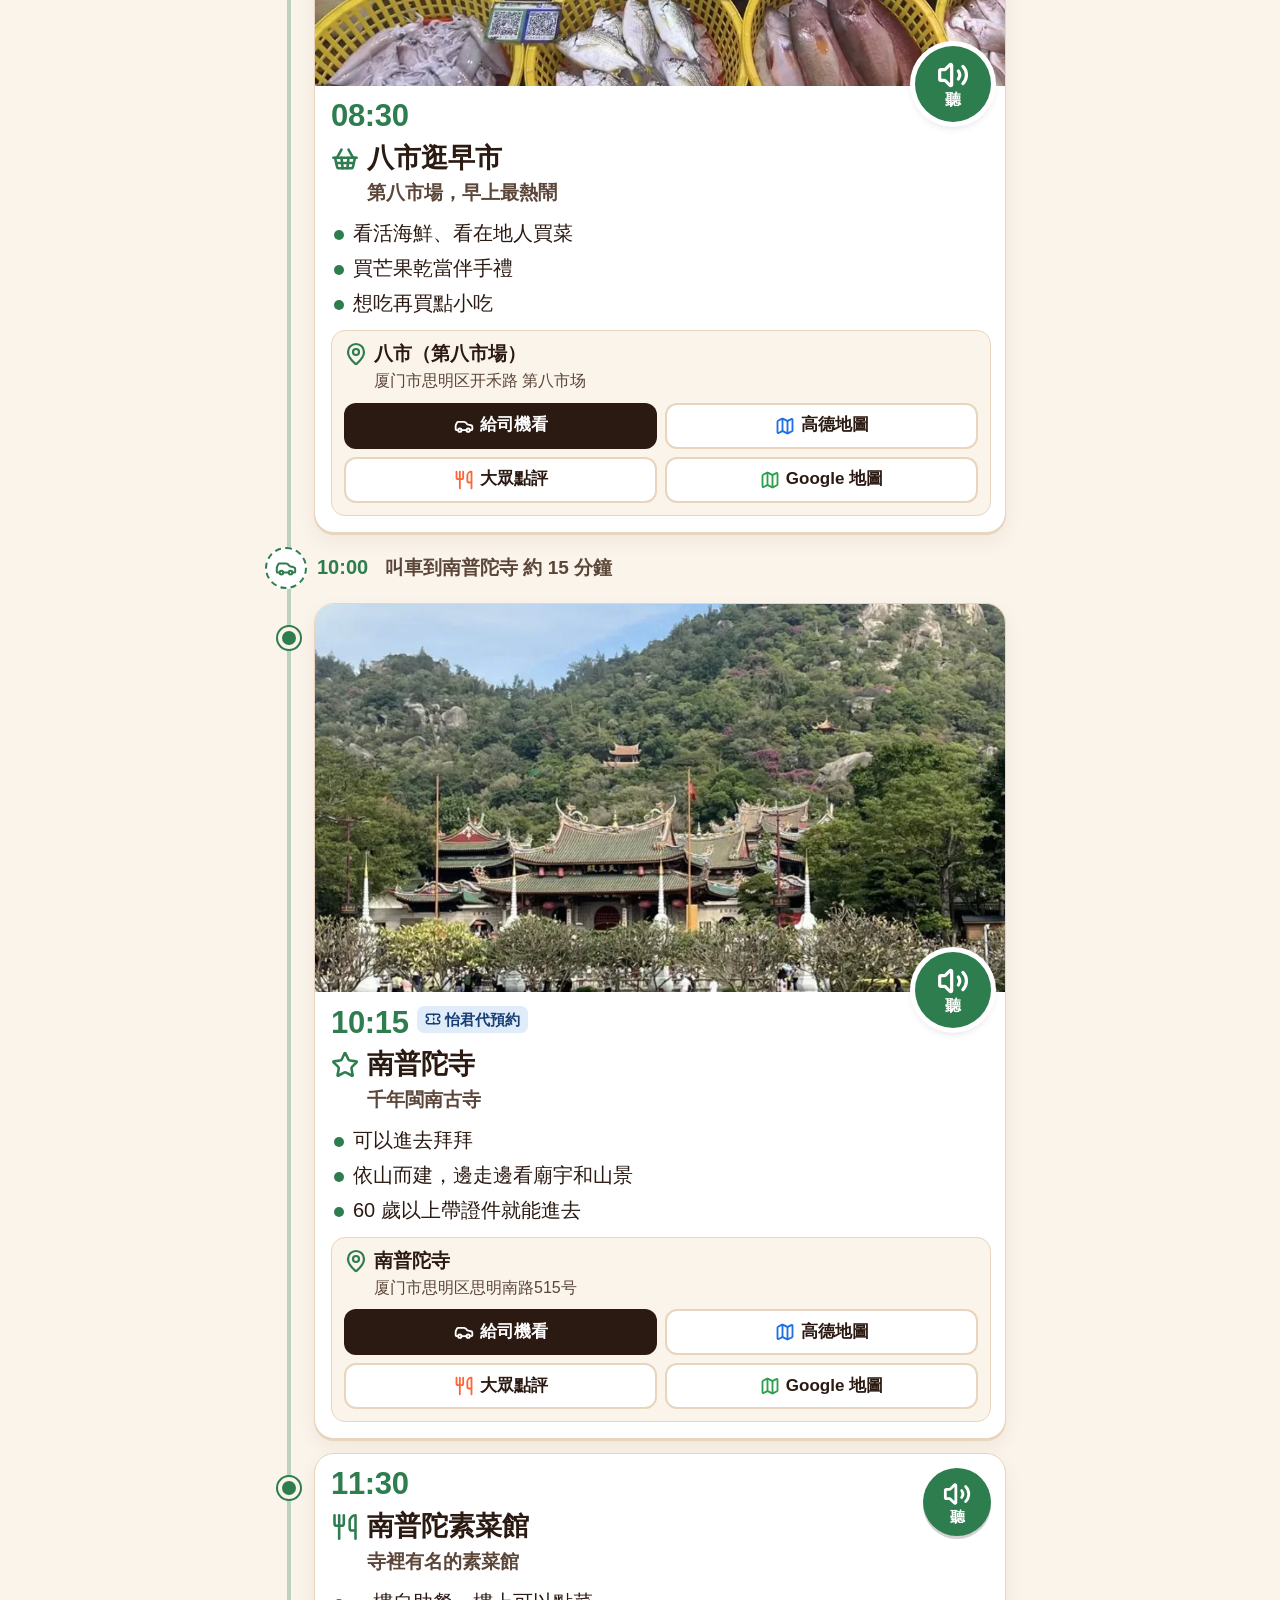
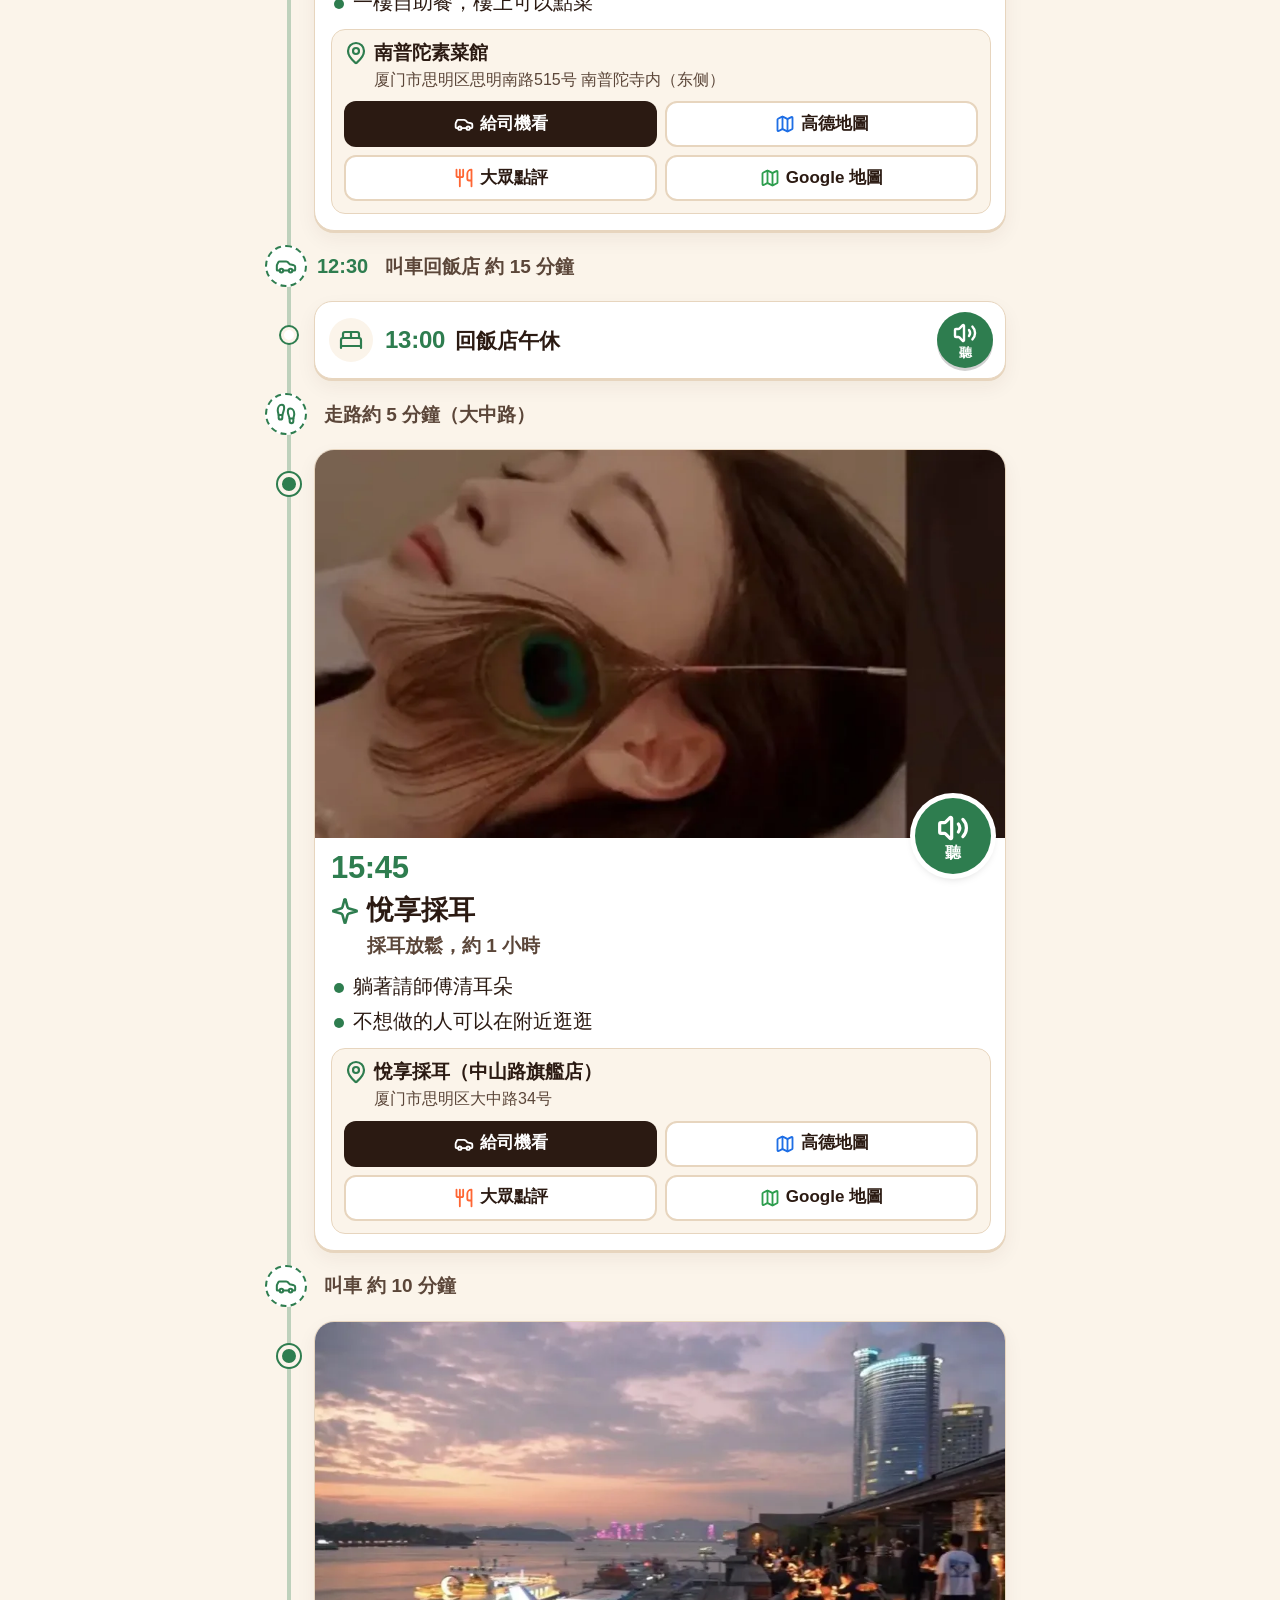
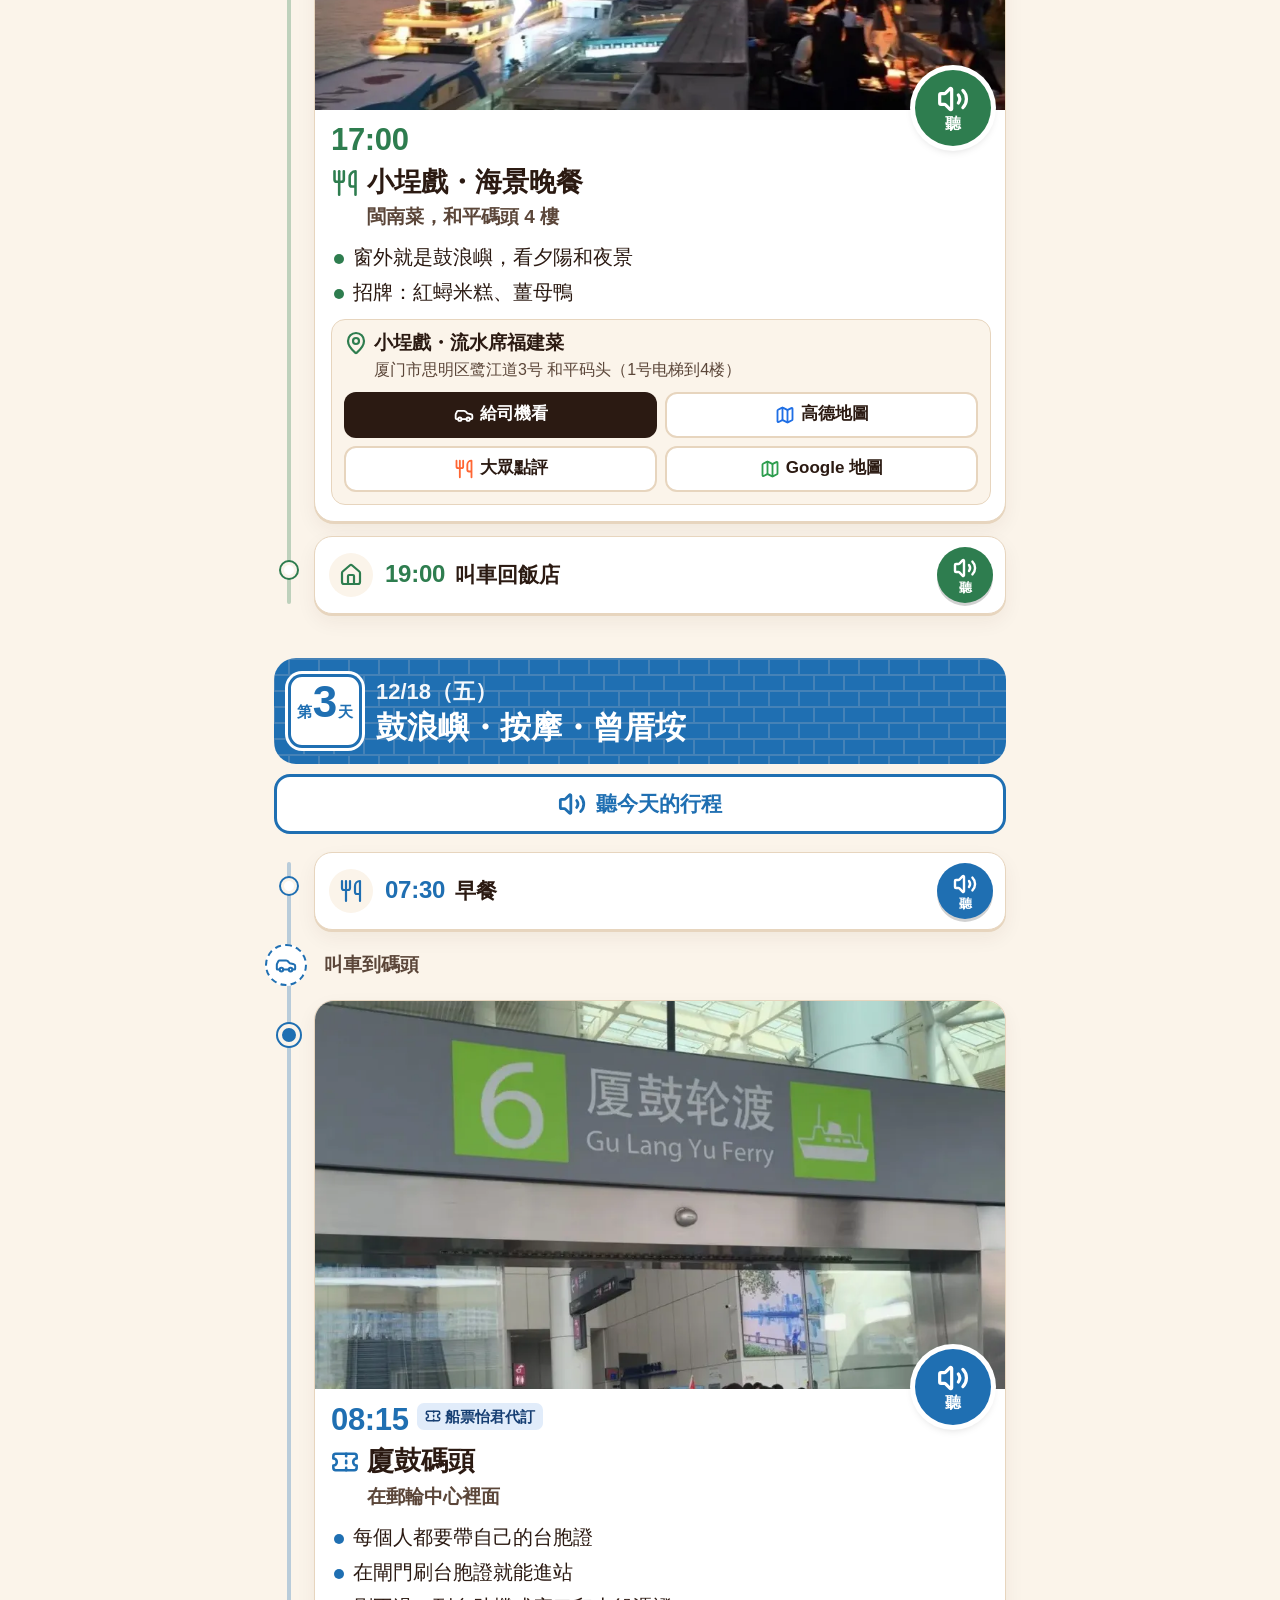
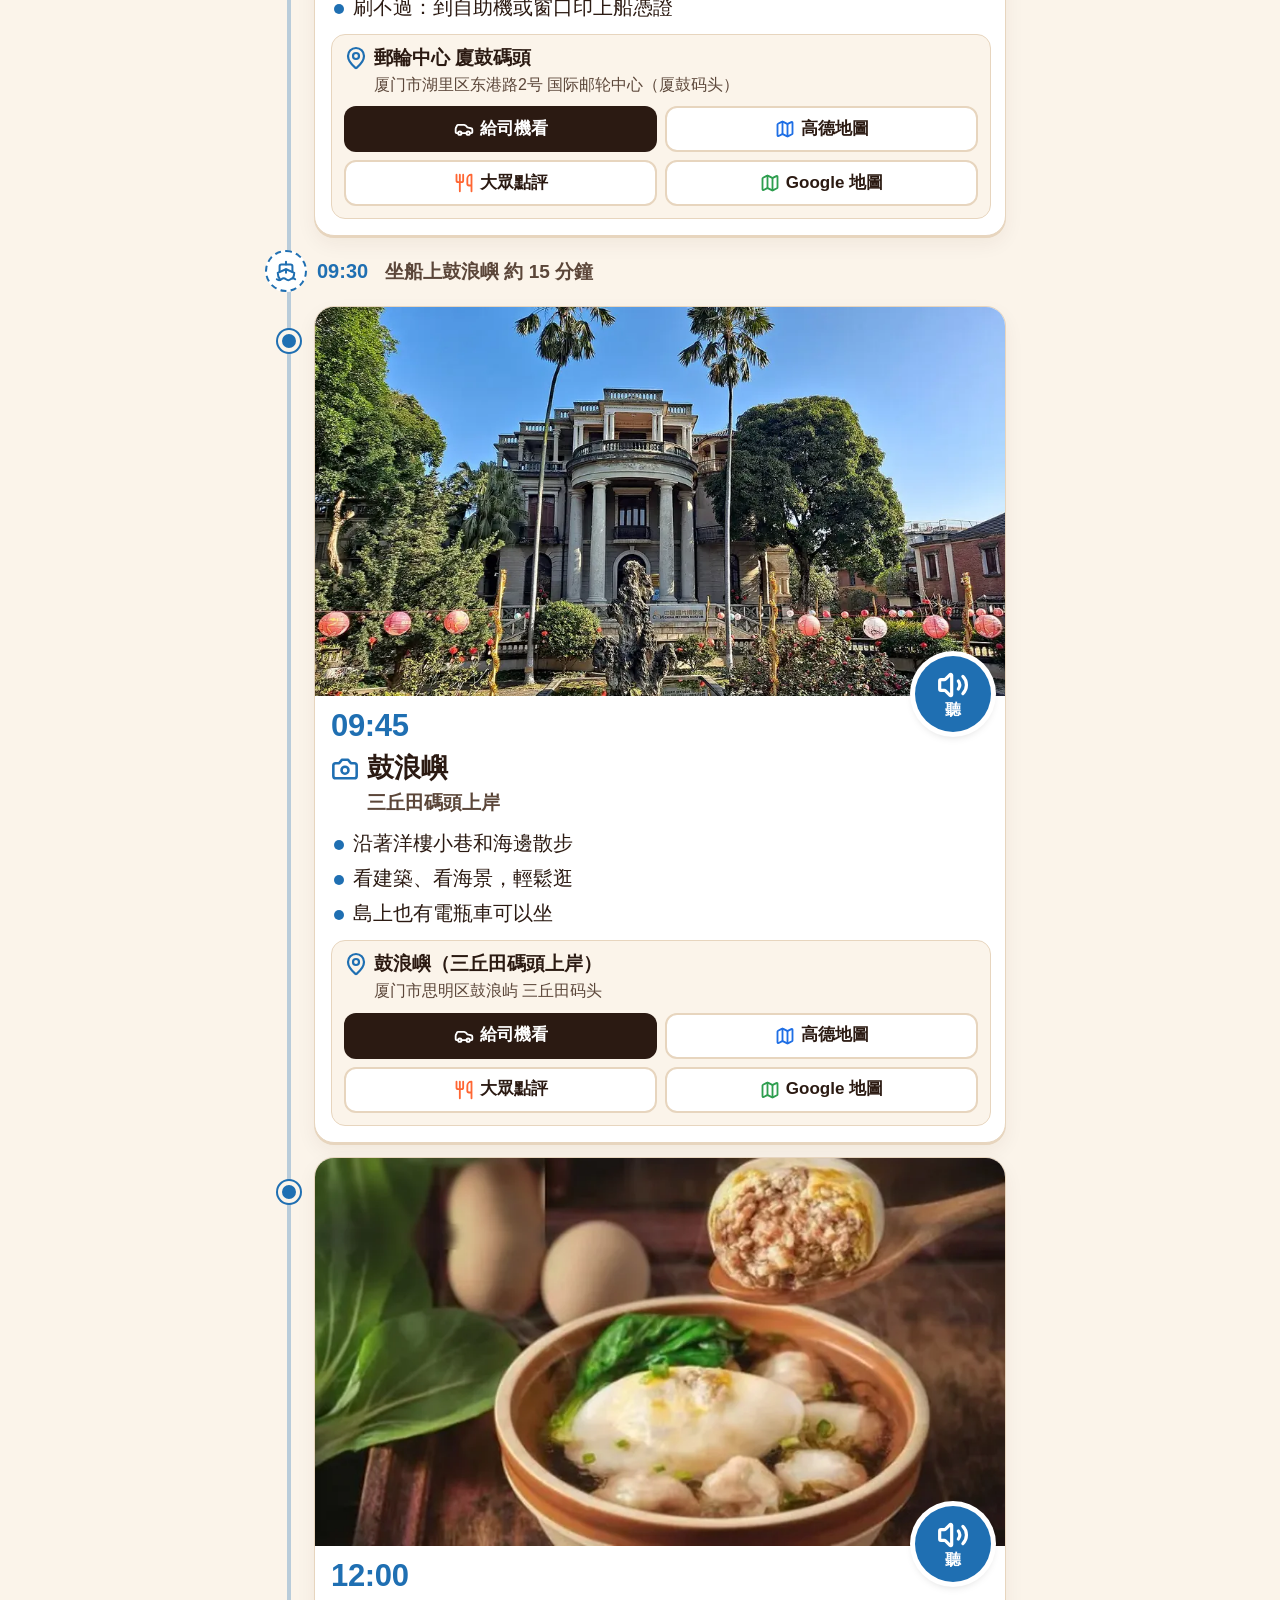
==== commit 04edc025: "Make Danmanguan on Longtou Road the Gulangyu lunch Co-Authored-By: Claude Opus 5.5 <noreply@anthropi" ====
--- a/index.html
+++ b/index.html
@@ -112,7 +112,7 @@
     <p>「高德地圖」「大眾點評」按鈕：手機有裝這兩個 App，按了會直接打開 App。</p>
     <details>
       <summary>照片與地圖來源</summary>
-      <p>地圖海岸線：© OpenStreetMap 貢獻者（ODbL）。金門機場、金門鍋貼、水頭碼頭、小三通的船、飯店、八市、南普陀寺、採耳、小埕戲、廈鼓碼頭、泰印象 SPA、沙坡尾、嶼見閩南、金城模範街、紅蟳米糕、海鮮砂鍋粥的照片為自行提供，其他照片來自 Wikimedia Commons：</p>
+      <p>地圖海岸線：© OpenStreetMap 貢獻者（ODbL）。金門機場、金門鍋貼、水頭碼頭、小三通的船、飯店、八市、南普陀寺、採耳、小埕戲、廈鼓碼頭、泰印象 SPA、沙坡尾、嶼見閩南、金城模範街、海蠣煎、蛋滿灌、紅蟳米糕、海鮮砂鍋粥的照片為自行提供，其他照片來自 Wikimedia Commons：</p>
       <ul id="credits"></ul>
     </details>
   </footer>
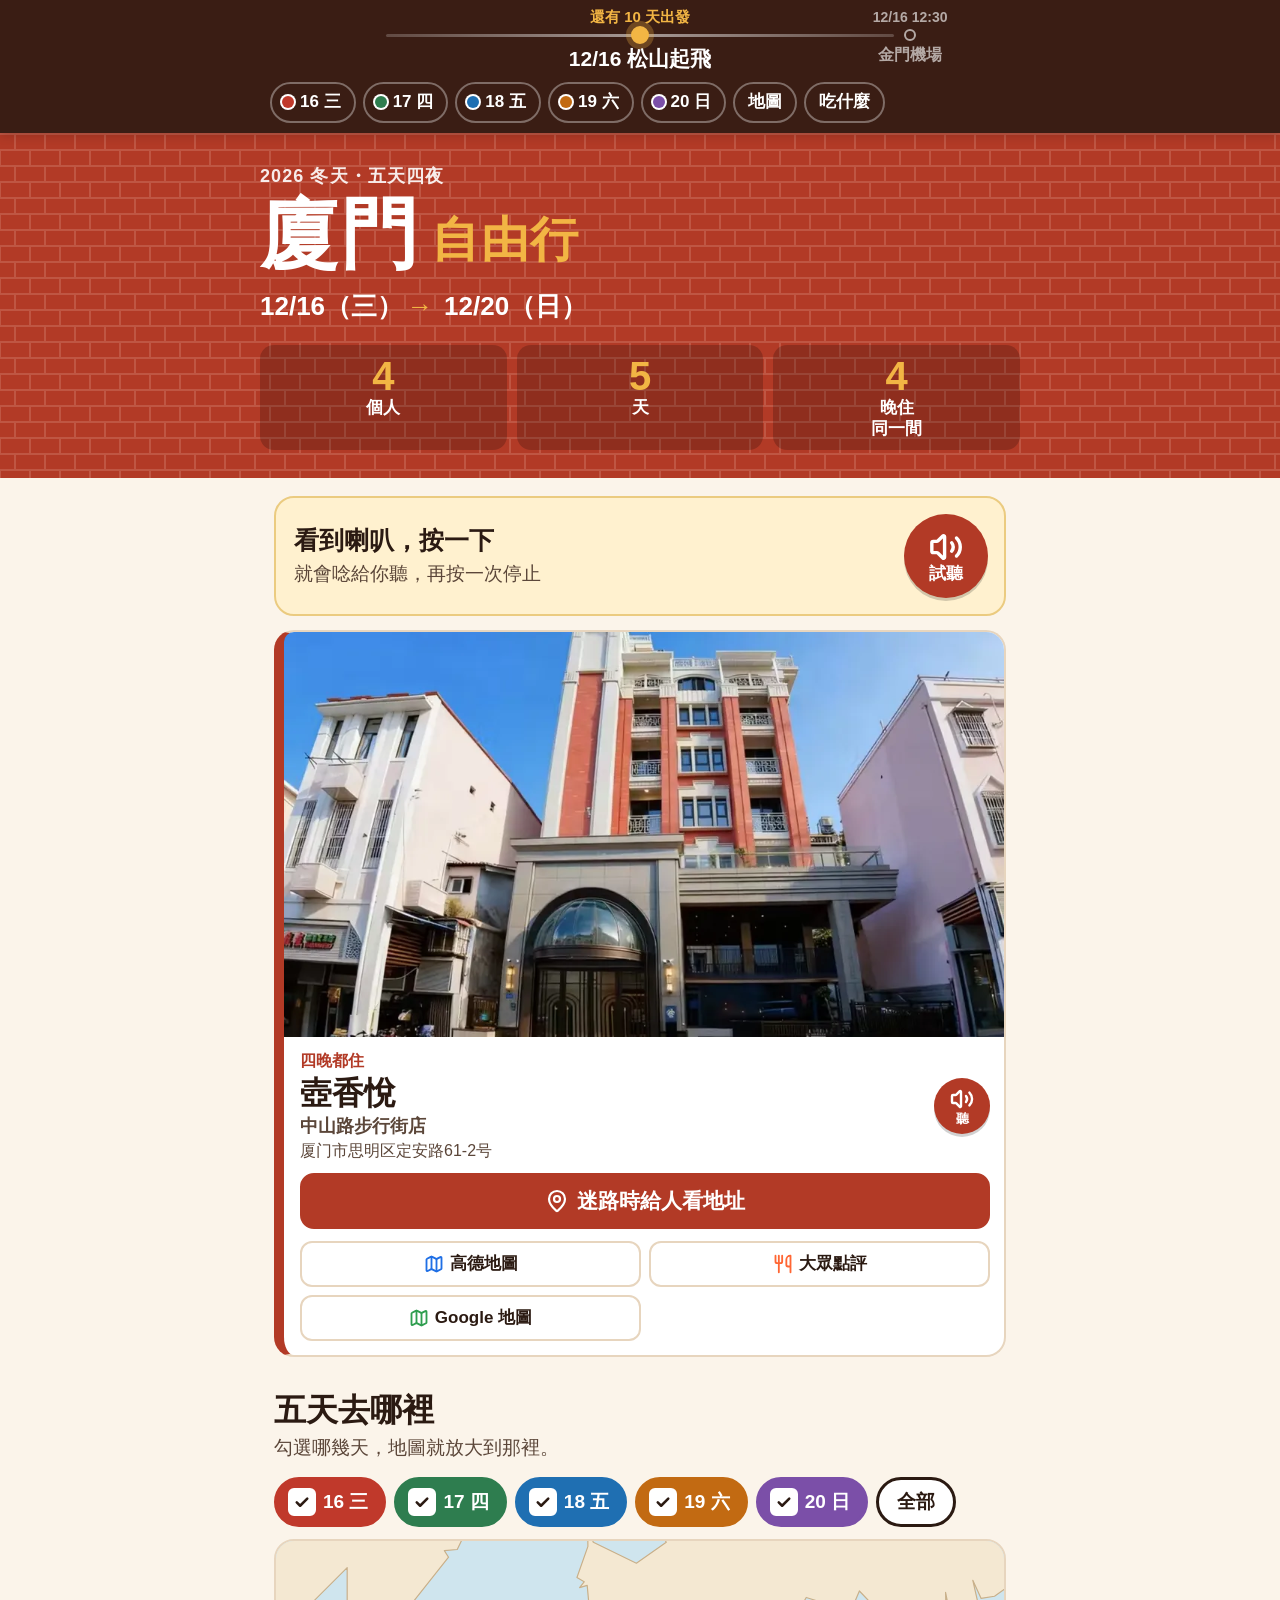
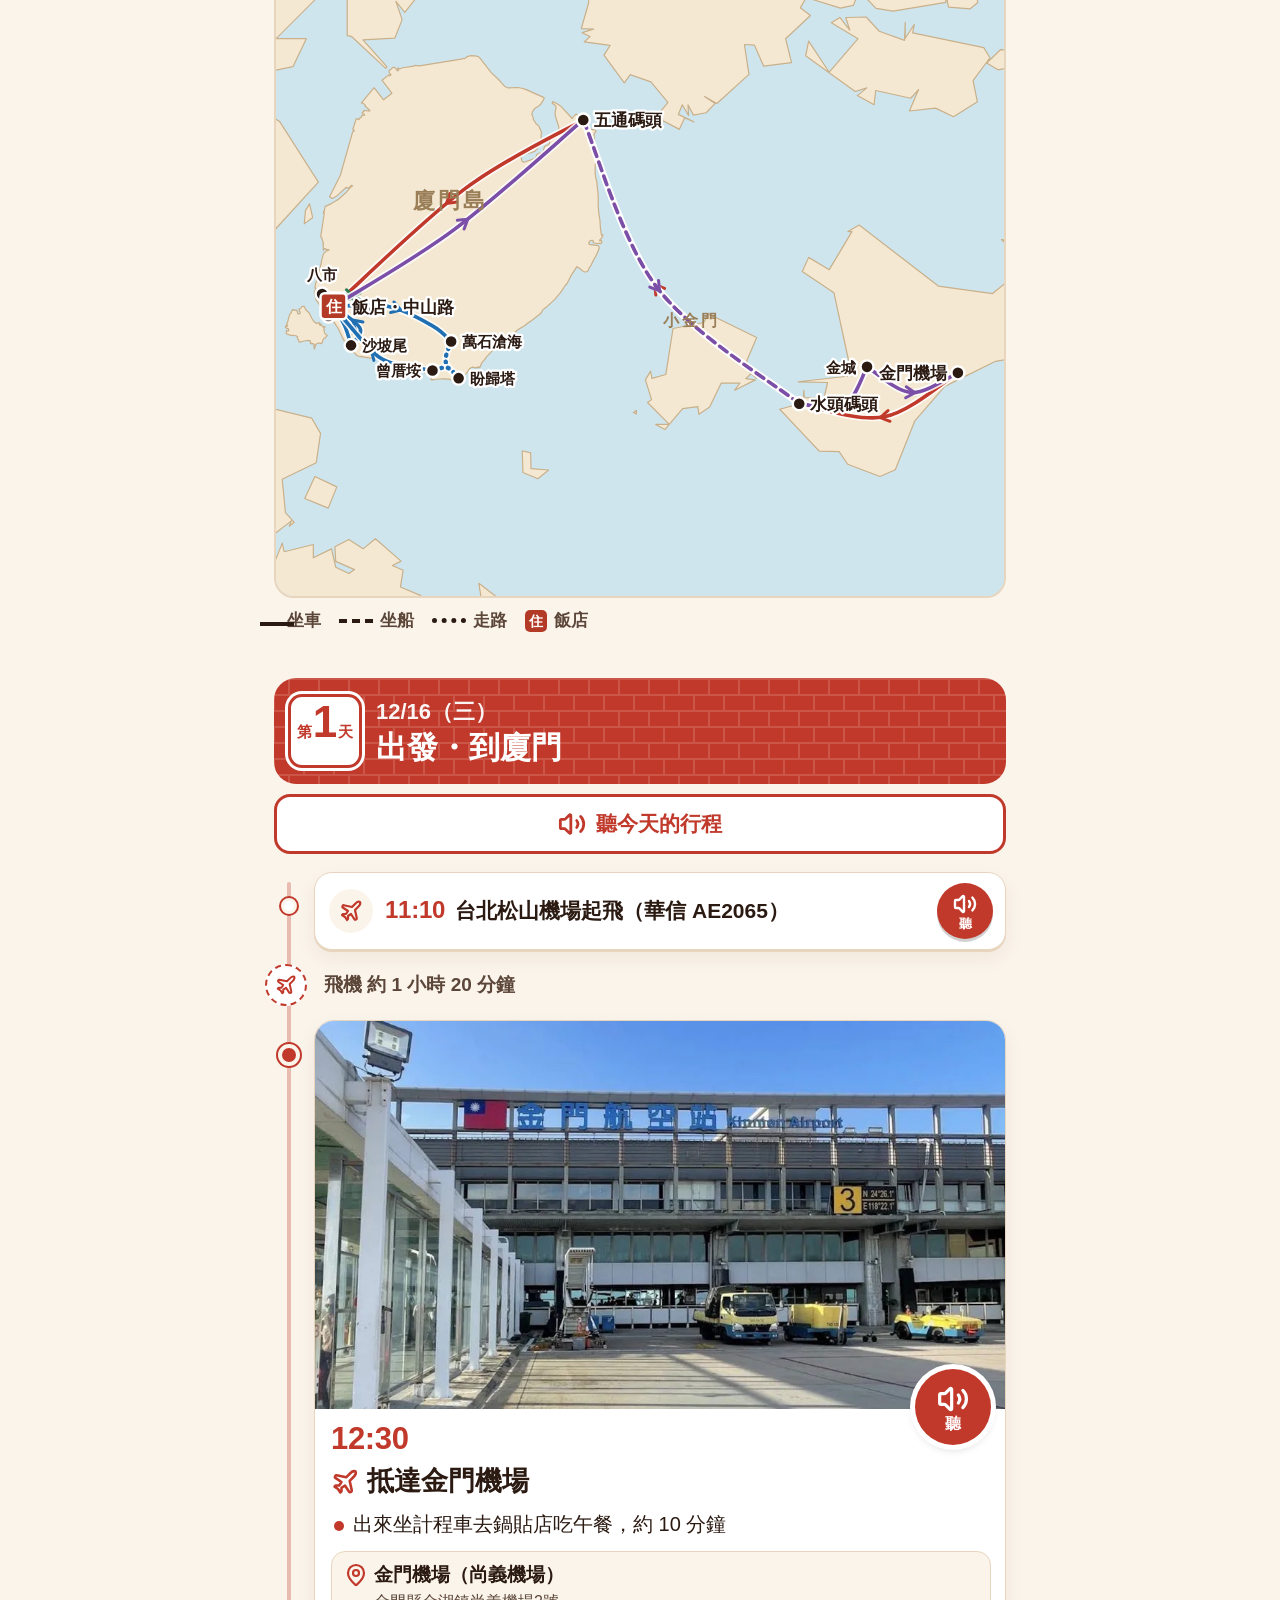
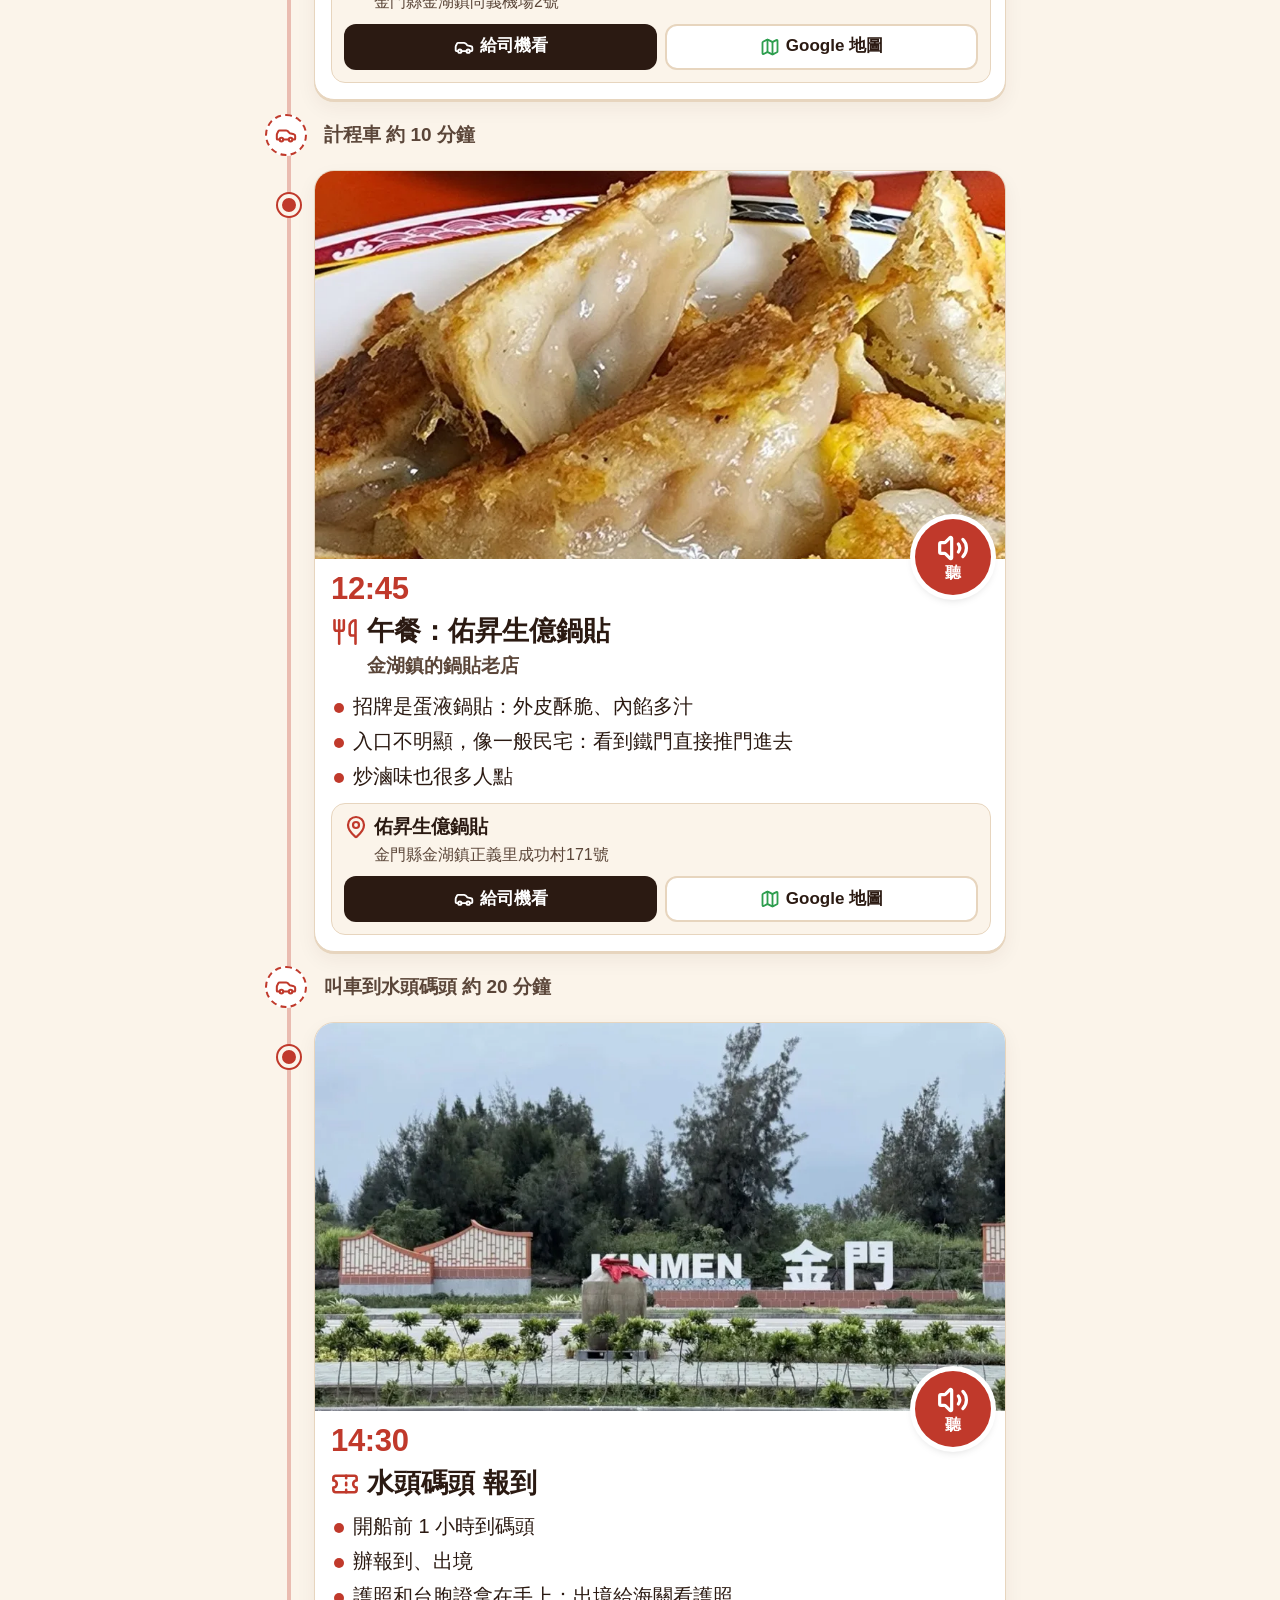
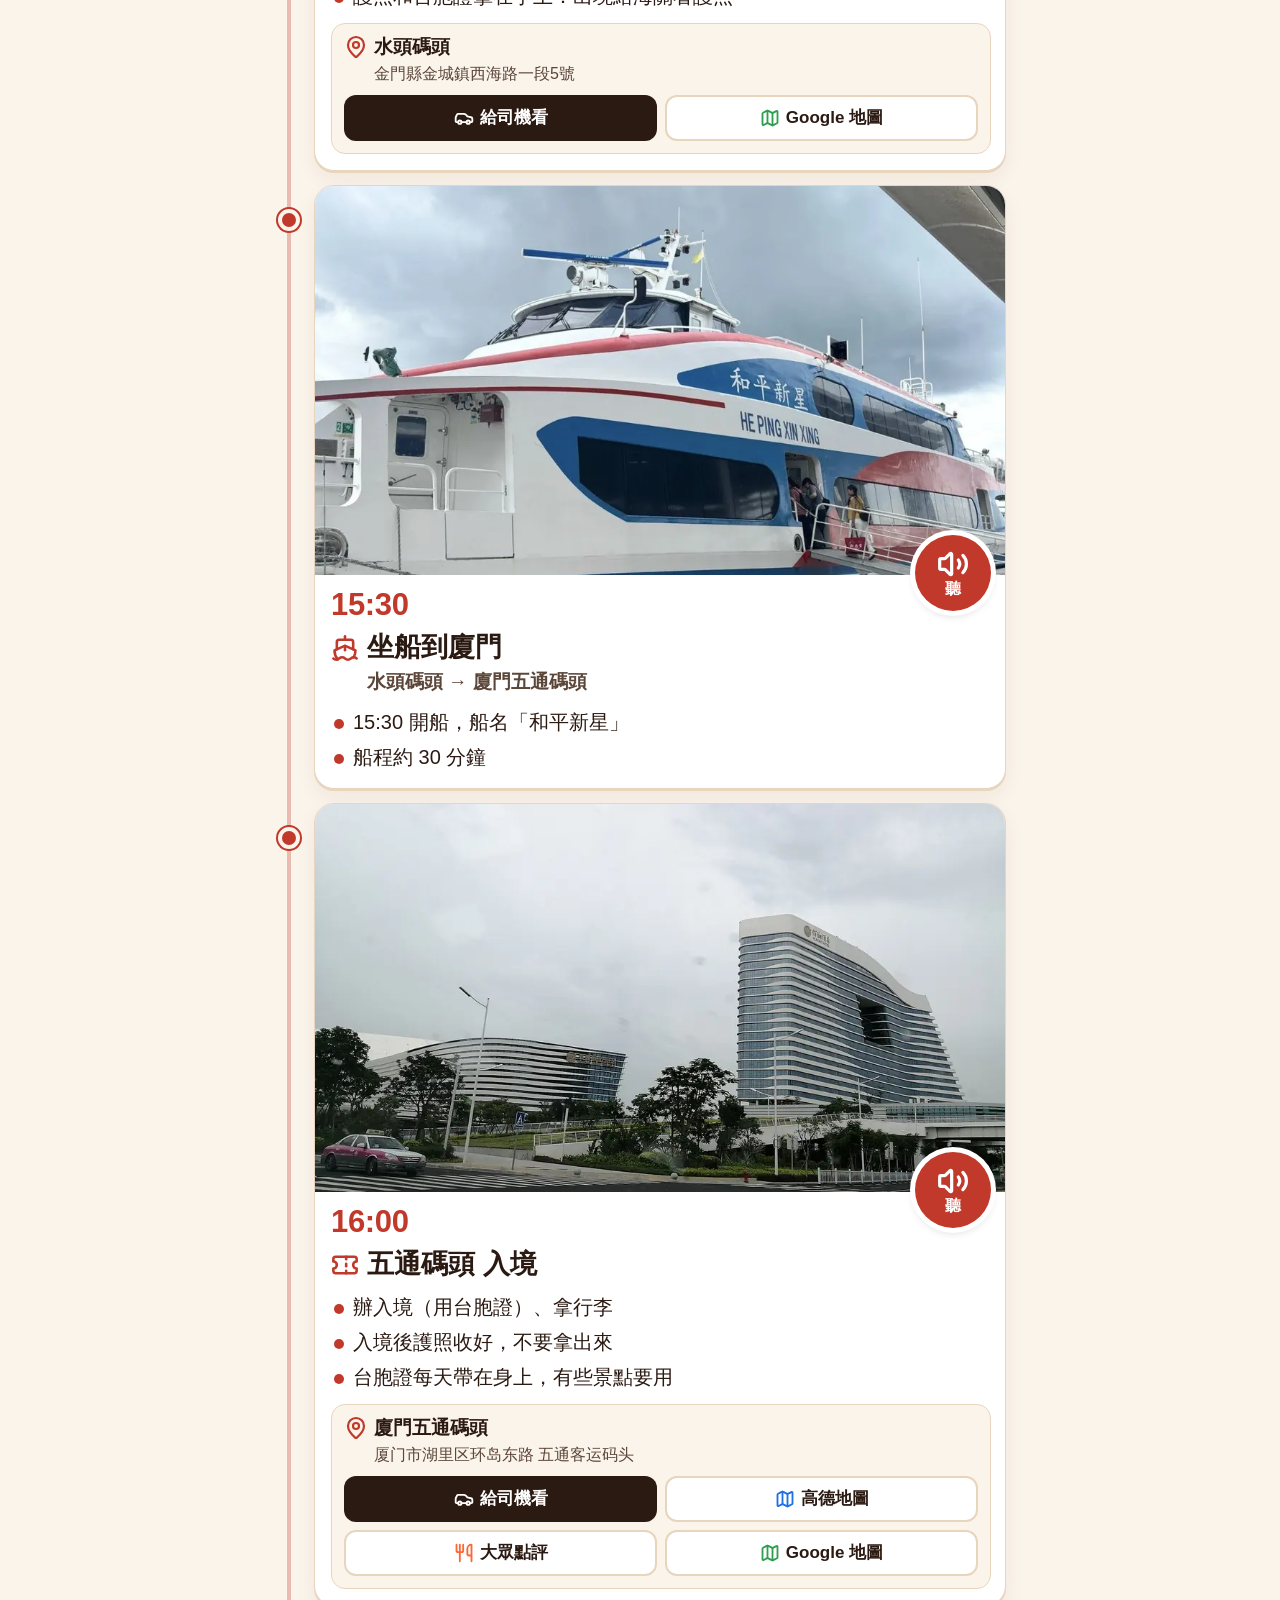
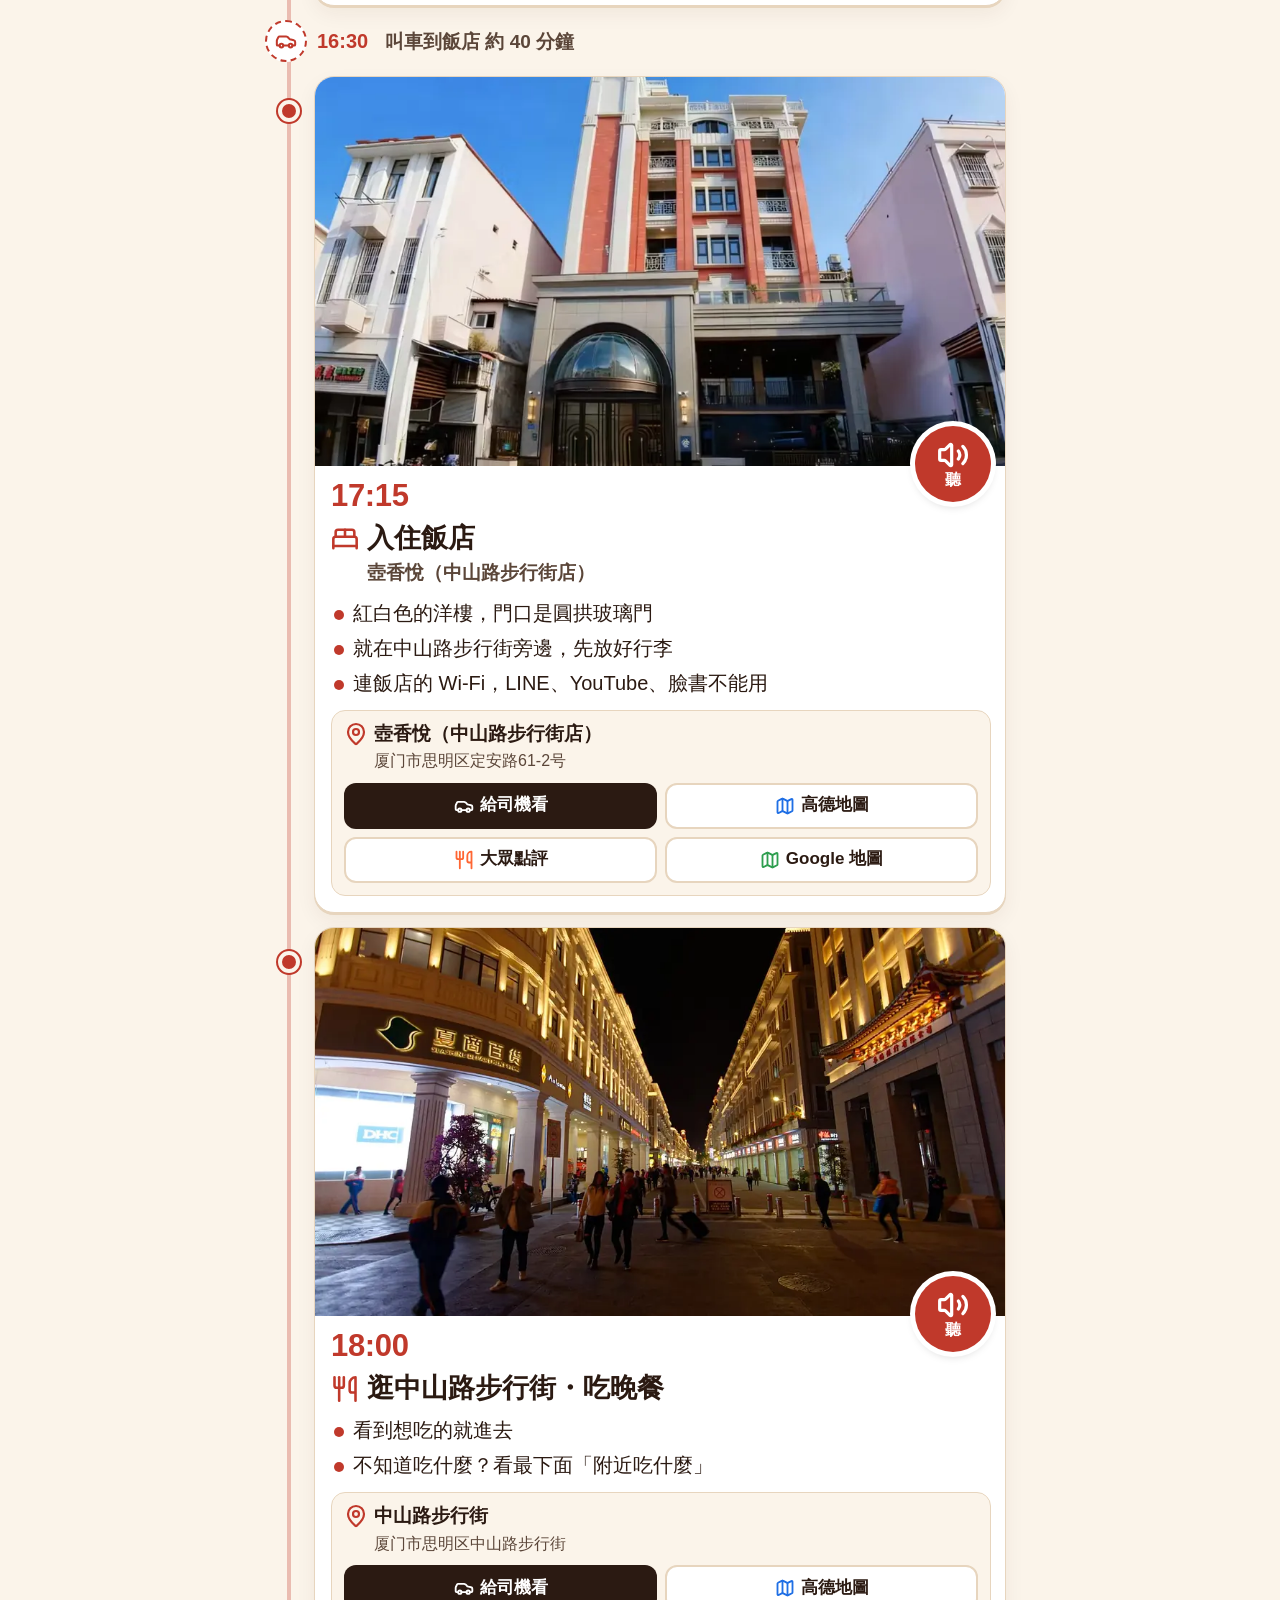
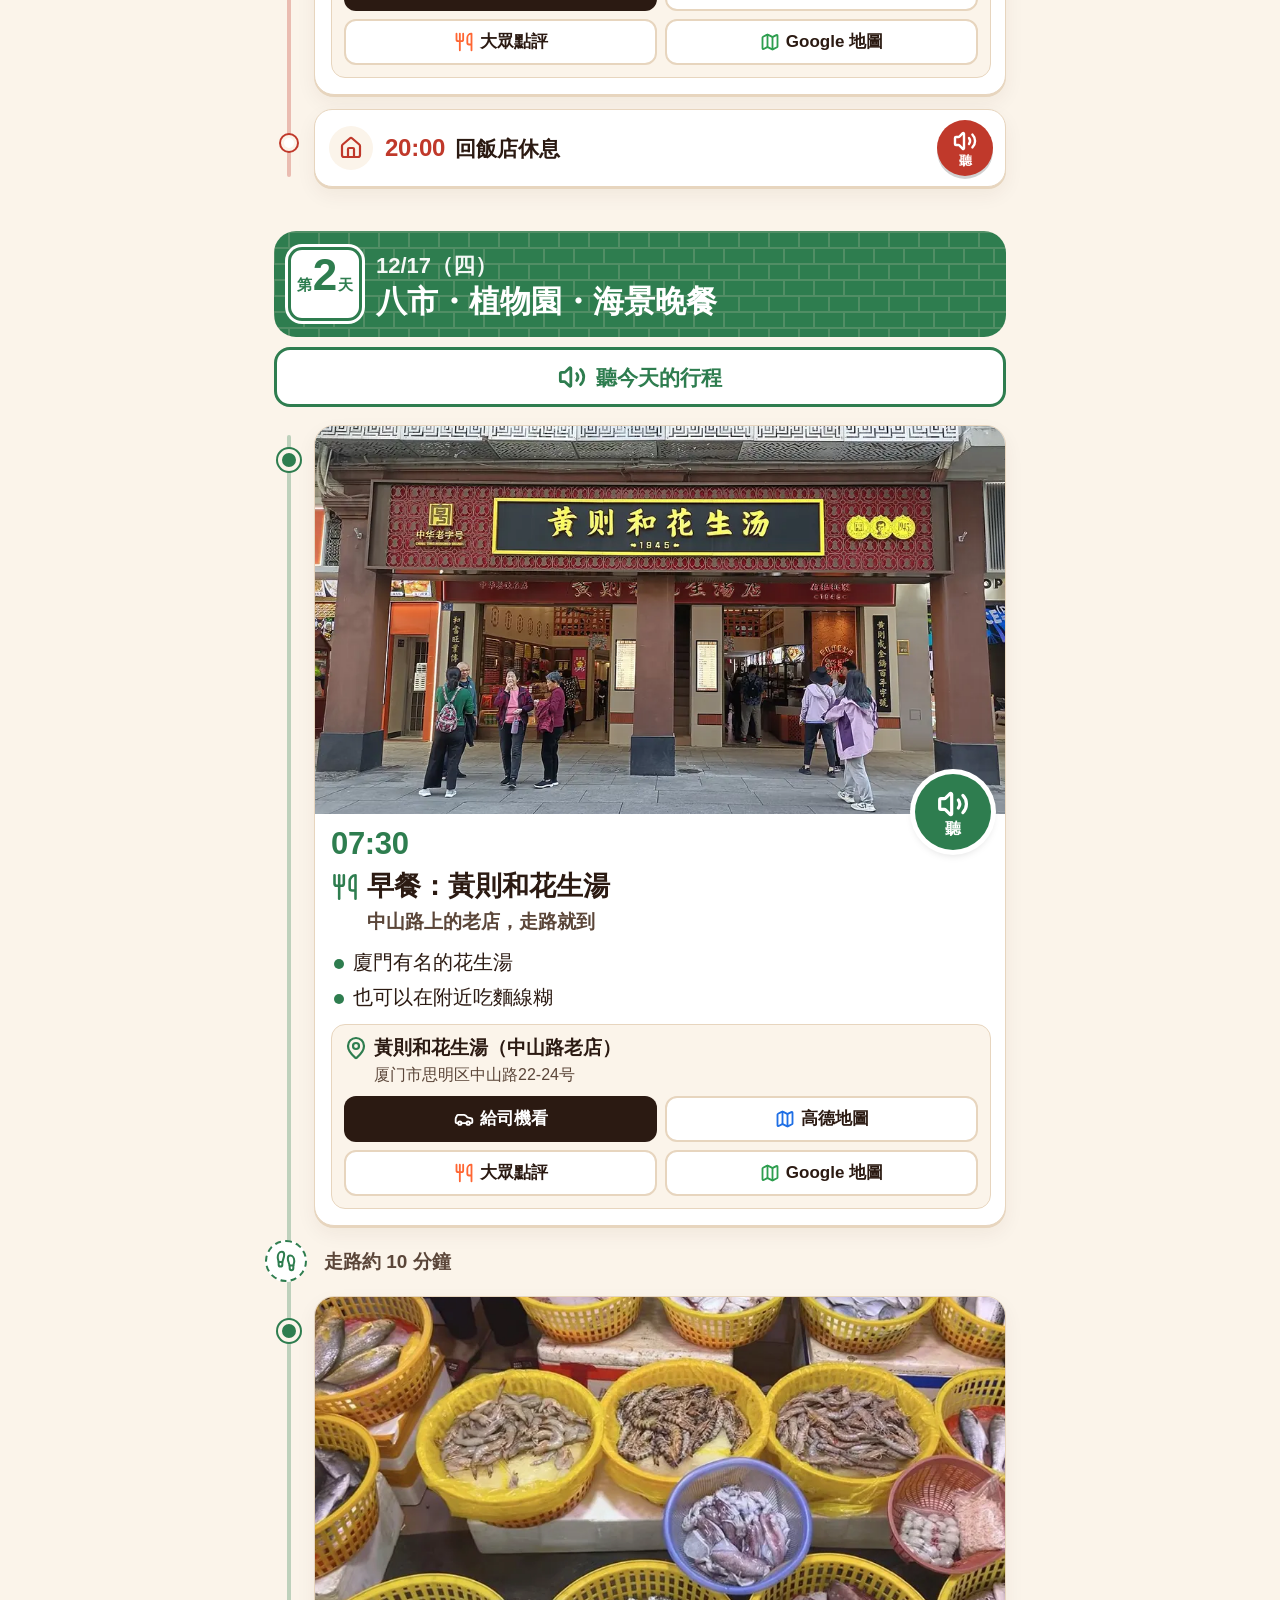
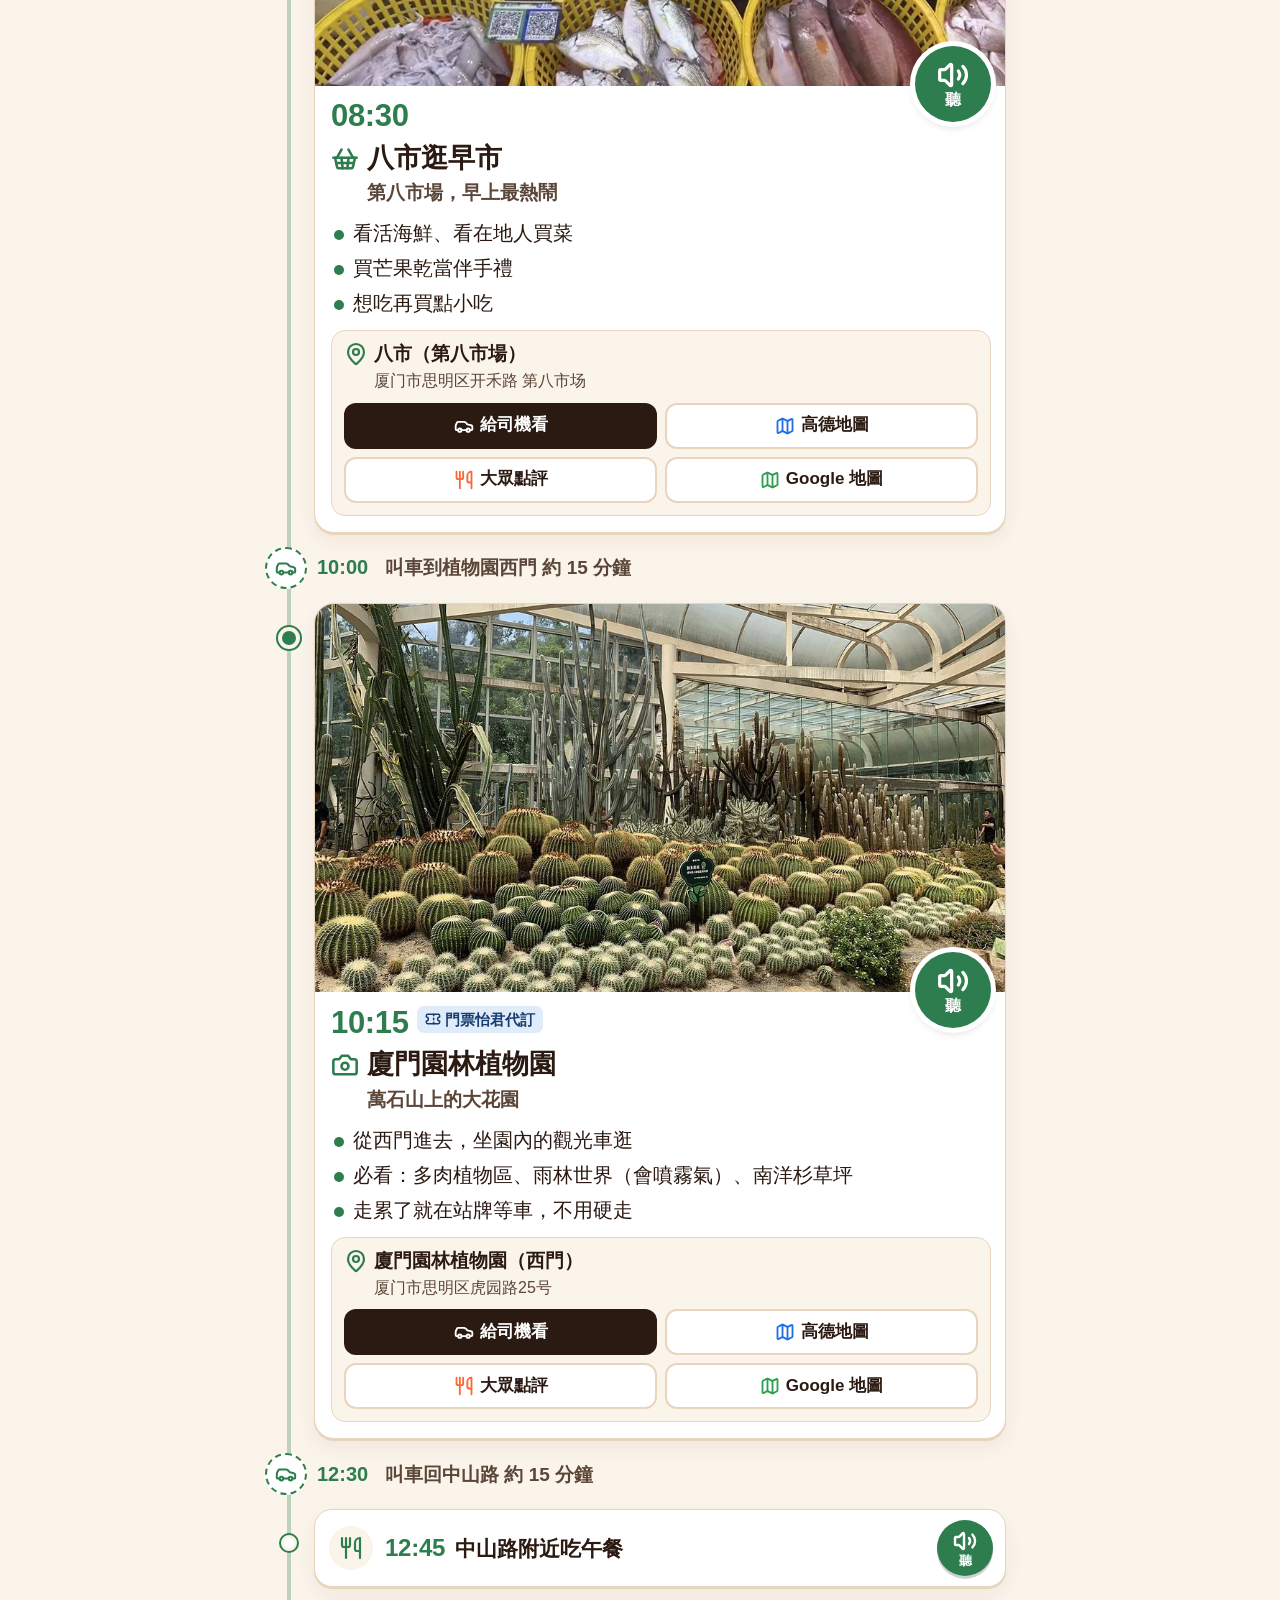
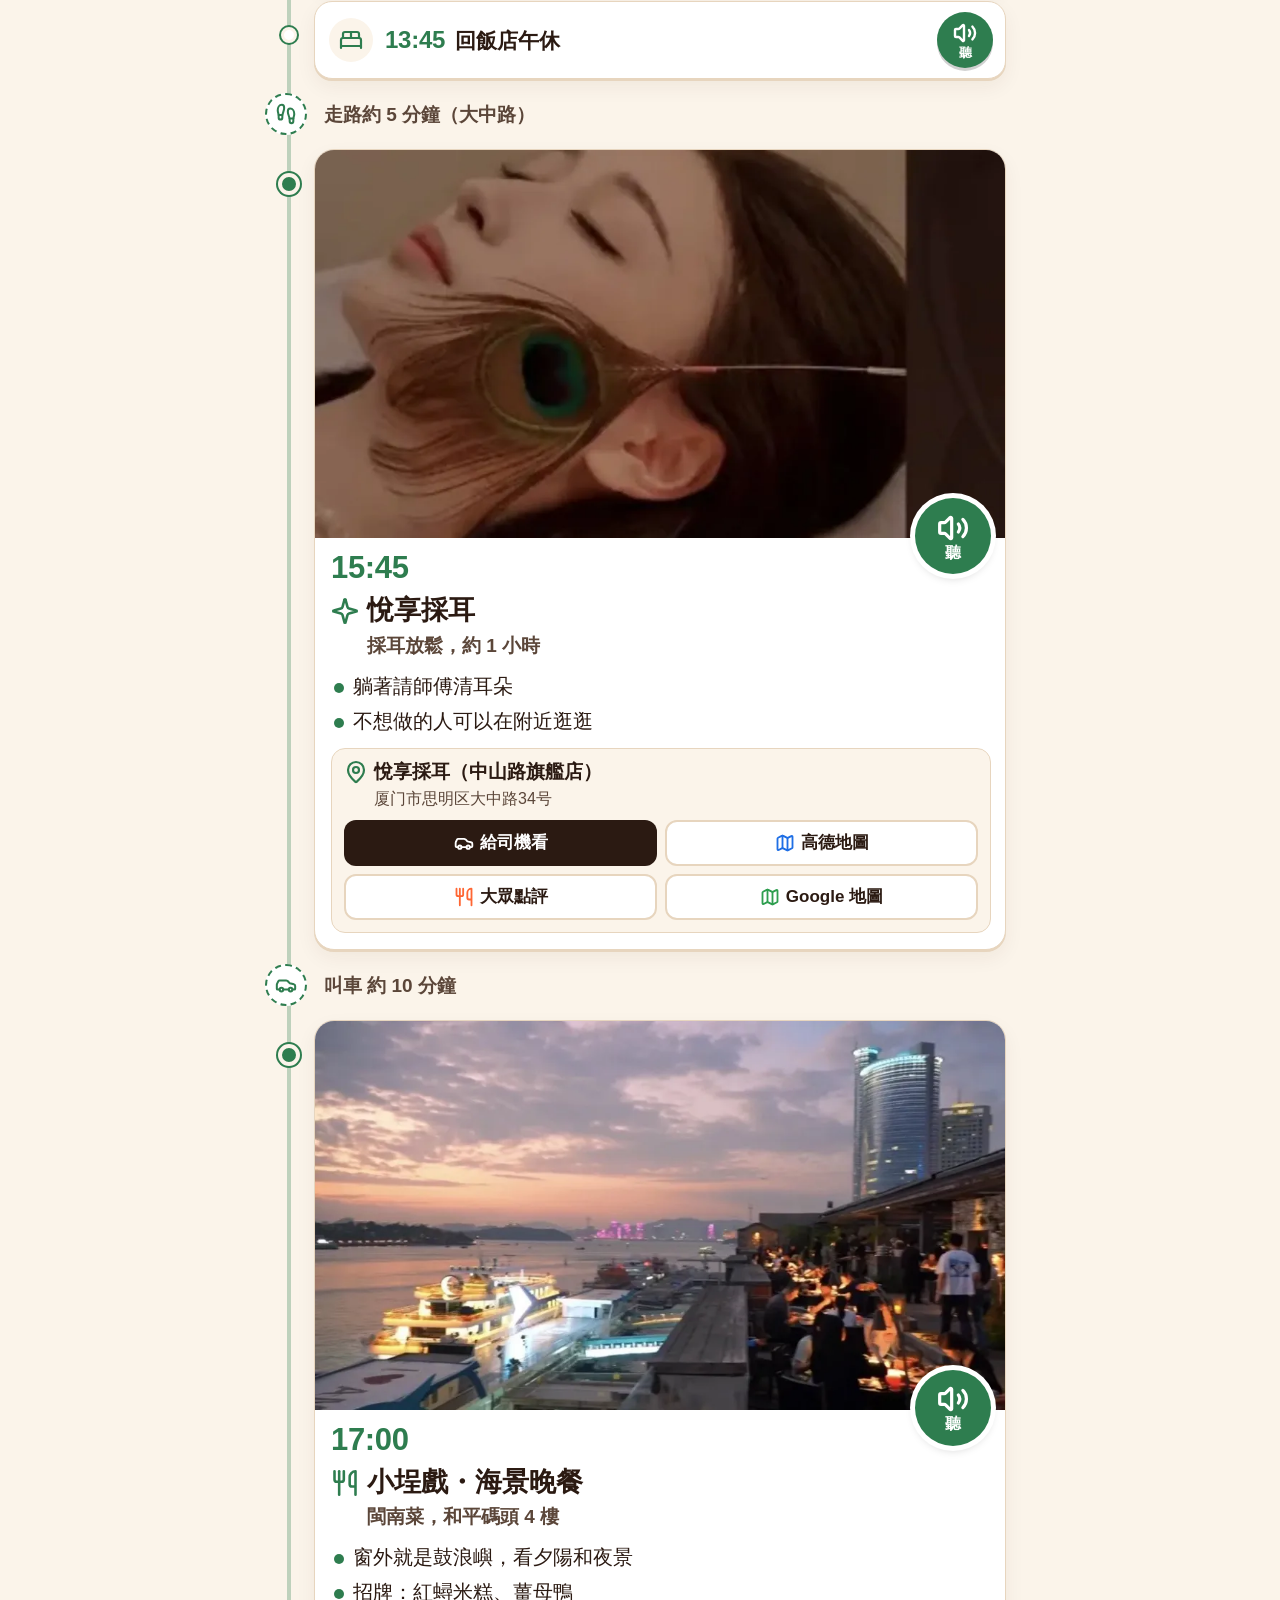
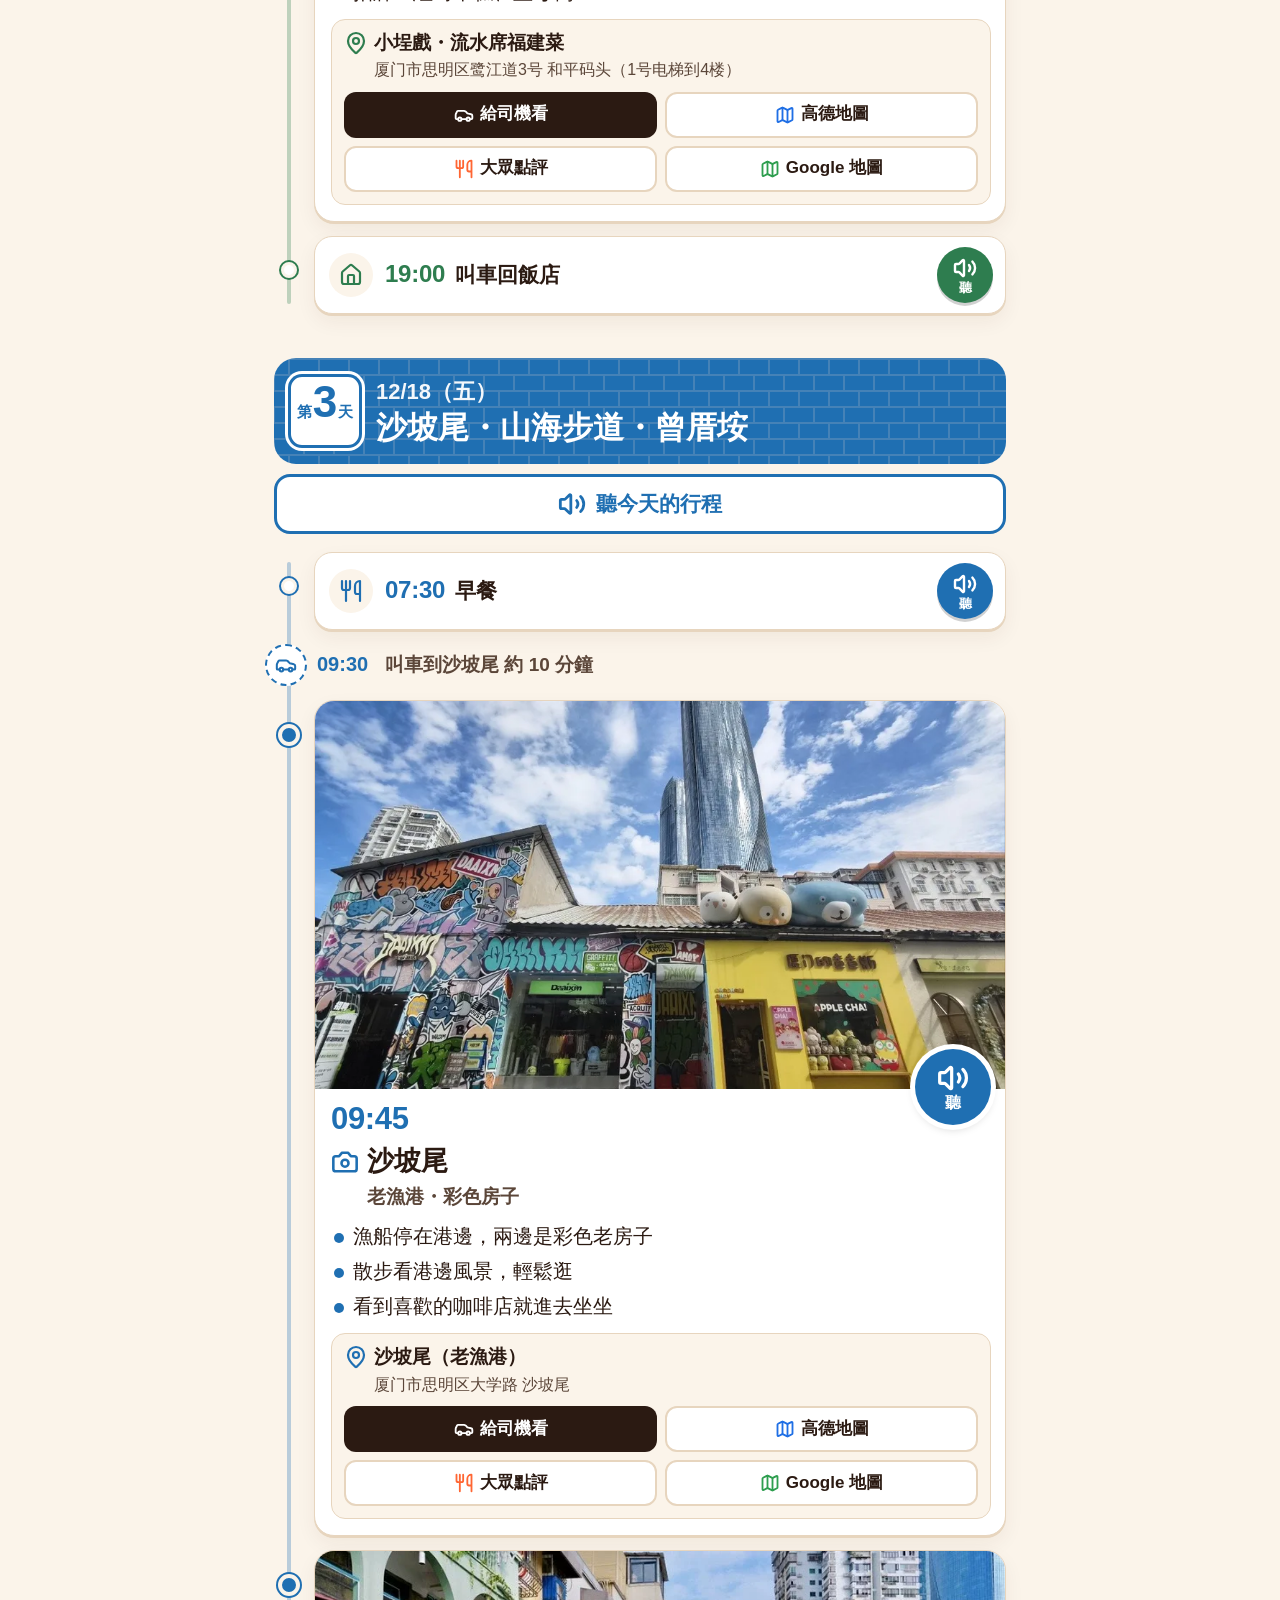
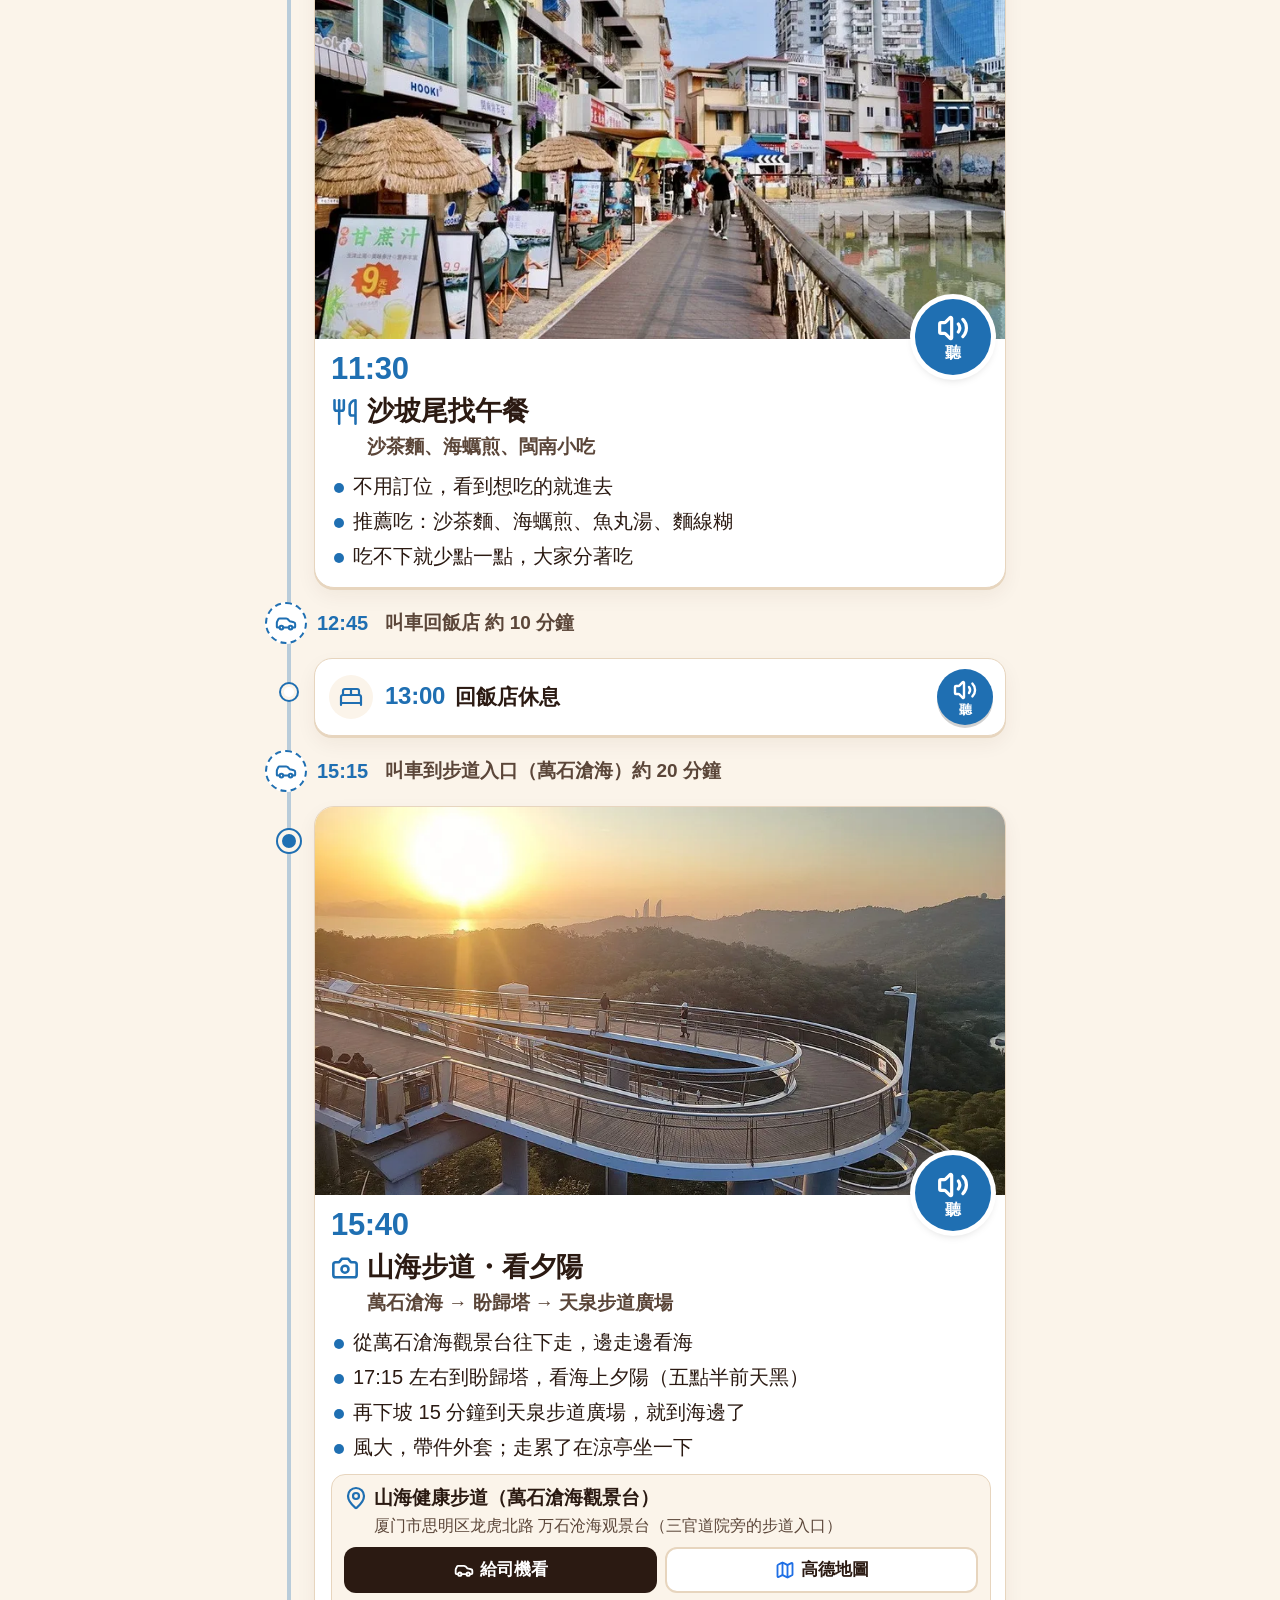
==== commit 792e5fca: "Replace Nanputuo, Gulangyu and the show with the botanical garden and trail Day 2 visits the botanic" ====
--- a/index.html
+++ b/index.html
@@ -6,7 +6,7 @@
 <meta name="color-scheme" content="light">
 <meta name="theme-color" content="#3A1D14">
 <title>廈門 12/16–12/20 行程</title>
-<meta name="description" content="廈門五天四夜自由行：金門、土樓、鼓浪嶼、環島路。">
+<meta name="description" content="廈門五天四夜自由行：金門、八市、植物園、山海步道、曾厝垵。">
 <link rel="icon" href="data:image/svg+xml,%3Csvg xmlns='http://www.w3.org/2000/svg' viewBox='0 0 64 64'%3E%3Crect width='64' height='64' rx='14' fill='%23B23A26'/%3E%3Ctext x='32' y='45' font-size='36' font-weight='900' text-anchor='middle' fill='%23fff' font-family='sans-serif'%3E廈%3C/text%3E%3C/svg%3E">
 <link rel="apple-touch-icon" href="img/icon-180.png">
 <link rel="stylesheet" href="assets/style.css">
@@ -112,7 +112,7 @@
     <p>「高德地圖」「大眾點評」按鈕：手機有裝這兩個 App，按了會直接打開 App。</p>
     <details>
       <summary>照片與地圖來源</summary>
-      <p>地圖海岸線：© OpenStreetMap 貢獻者（ODbL）。金門機場、金門鍋貼、水頭碼頭、小三通的船、飯店、八市、南普陀寺、採耳、小埕戲、廈鼓碼頭、泰印象 SPA、沙坡尾、嶼見閩南、金城模範街、海蠣煎、蛋滿灌、紅蟳米糕、海鮮砂鍋粥的照片為自行提供，其他照片來自 Wikimedia Commons：</p>
+      <p>地圖海岸線：© OpenStreetMap 貢獻者（ODbL）。金門機場、金門鍋貼、水頭碼頭、小三通的船、飯店、八市、採耳、小埕戲、泰印象 SPA、沙坡尾、金城模範街、海蠣煎、紅蟳米糕、海鮮砂鍋粥的照片為自行提供，其他照片來自 Wikimedia Commons：</p>
       <ul id="credits"></ul>
     </details>
   </footer>
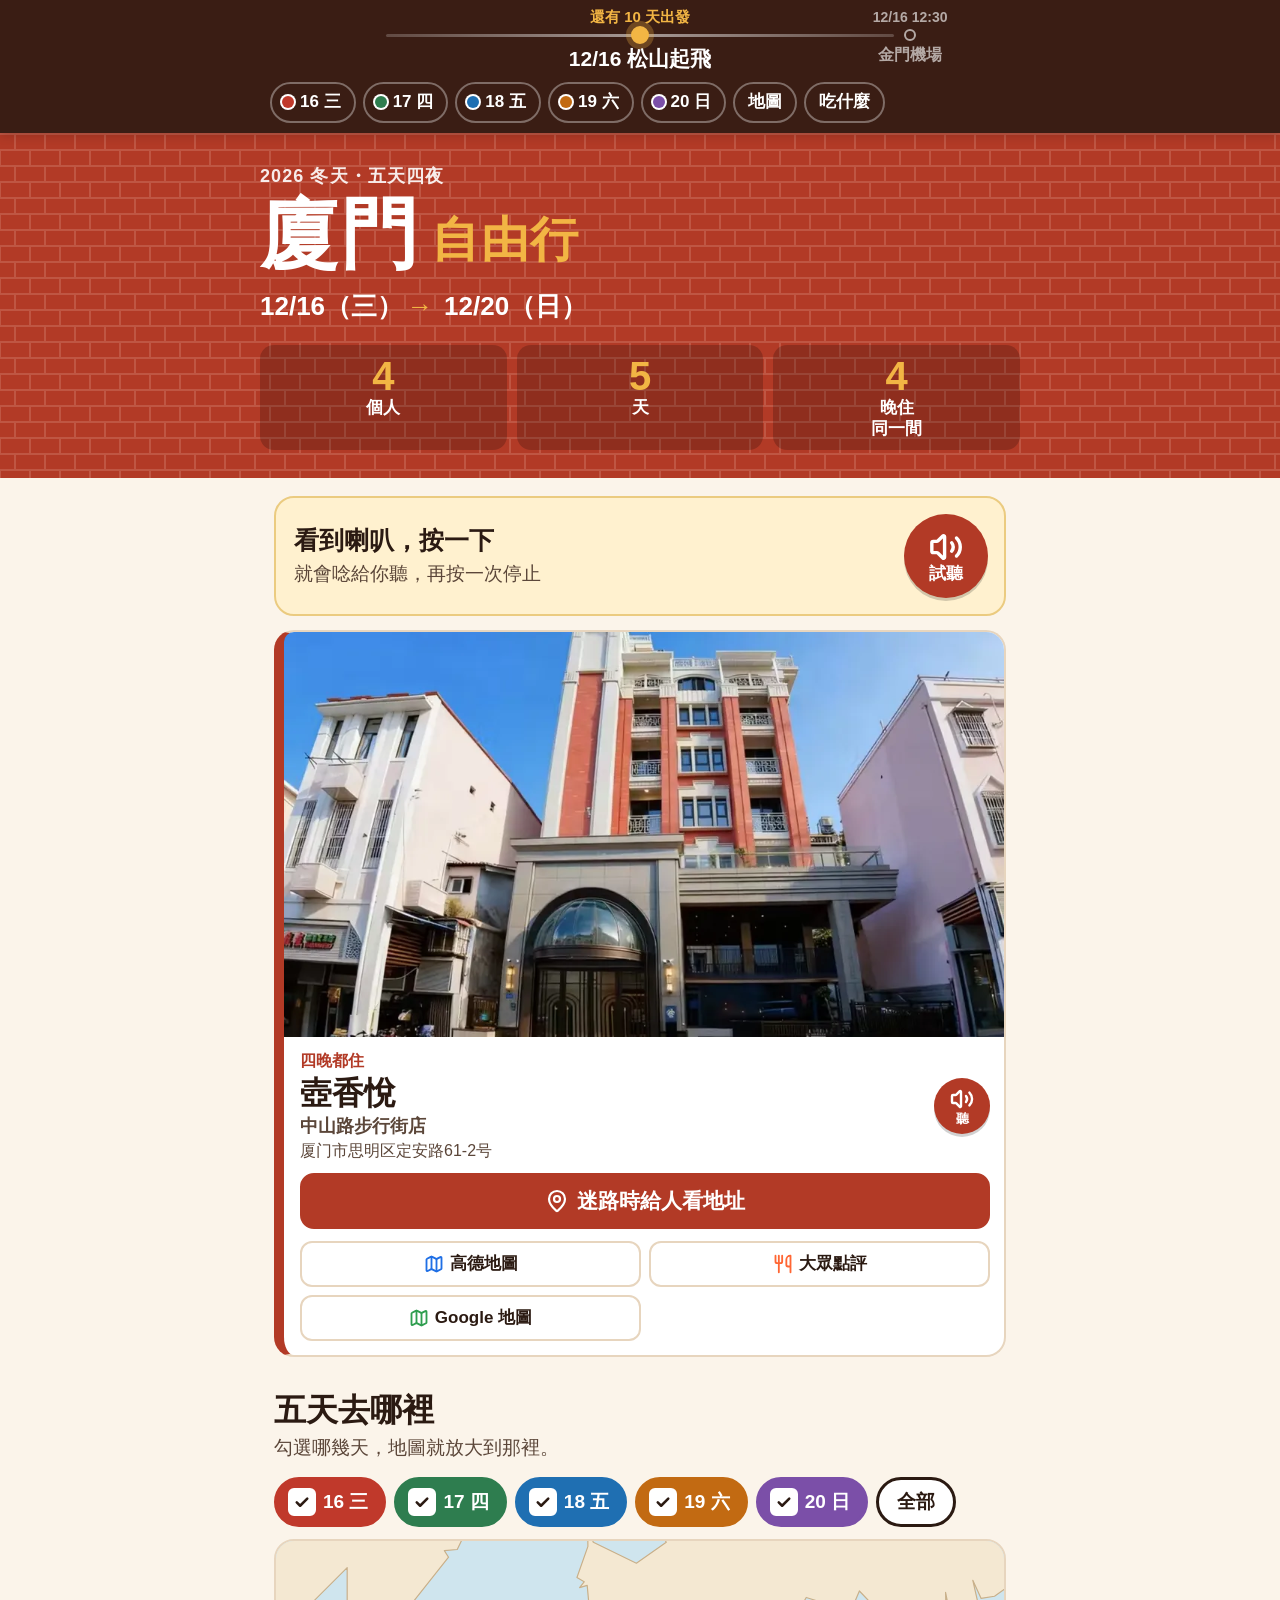
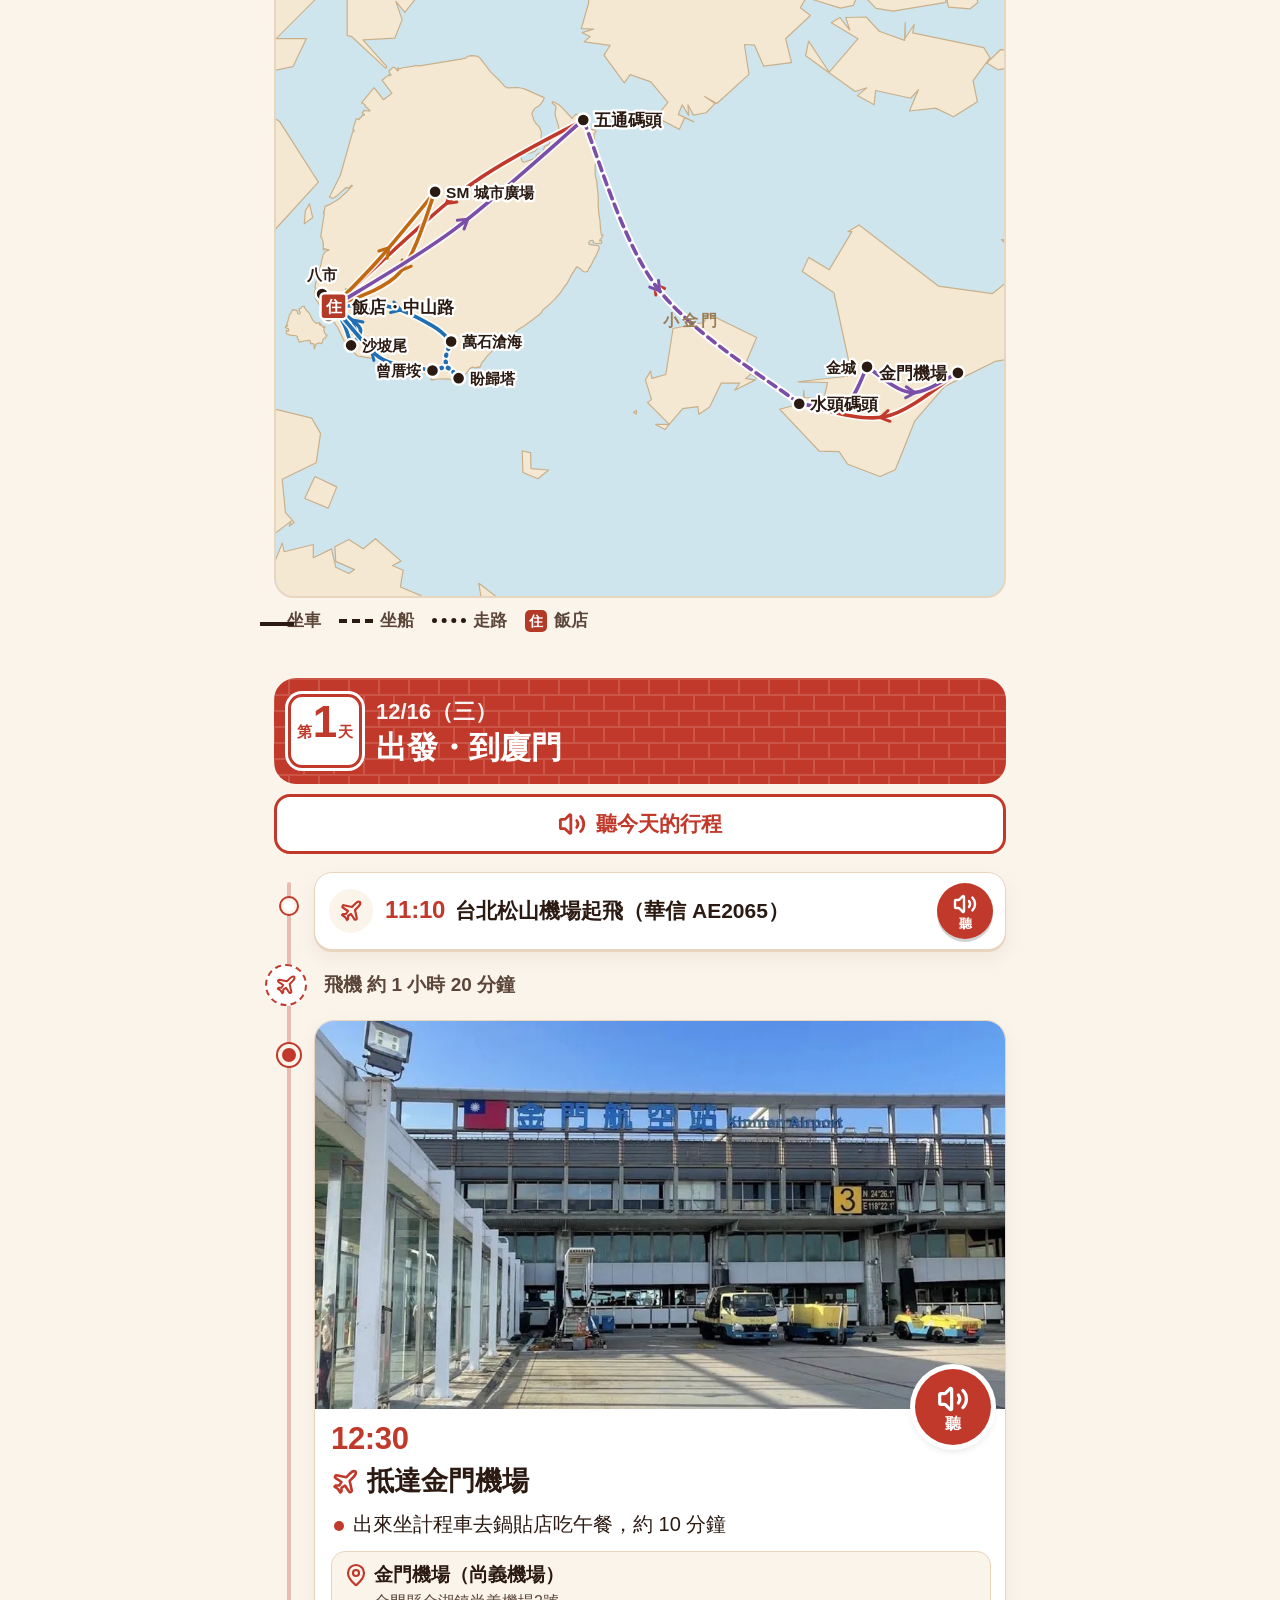
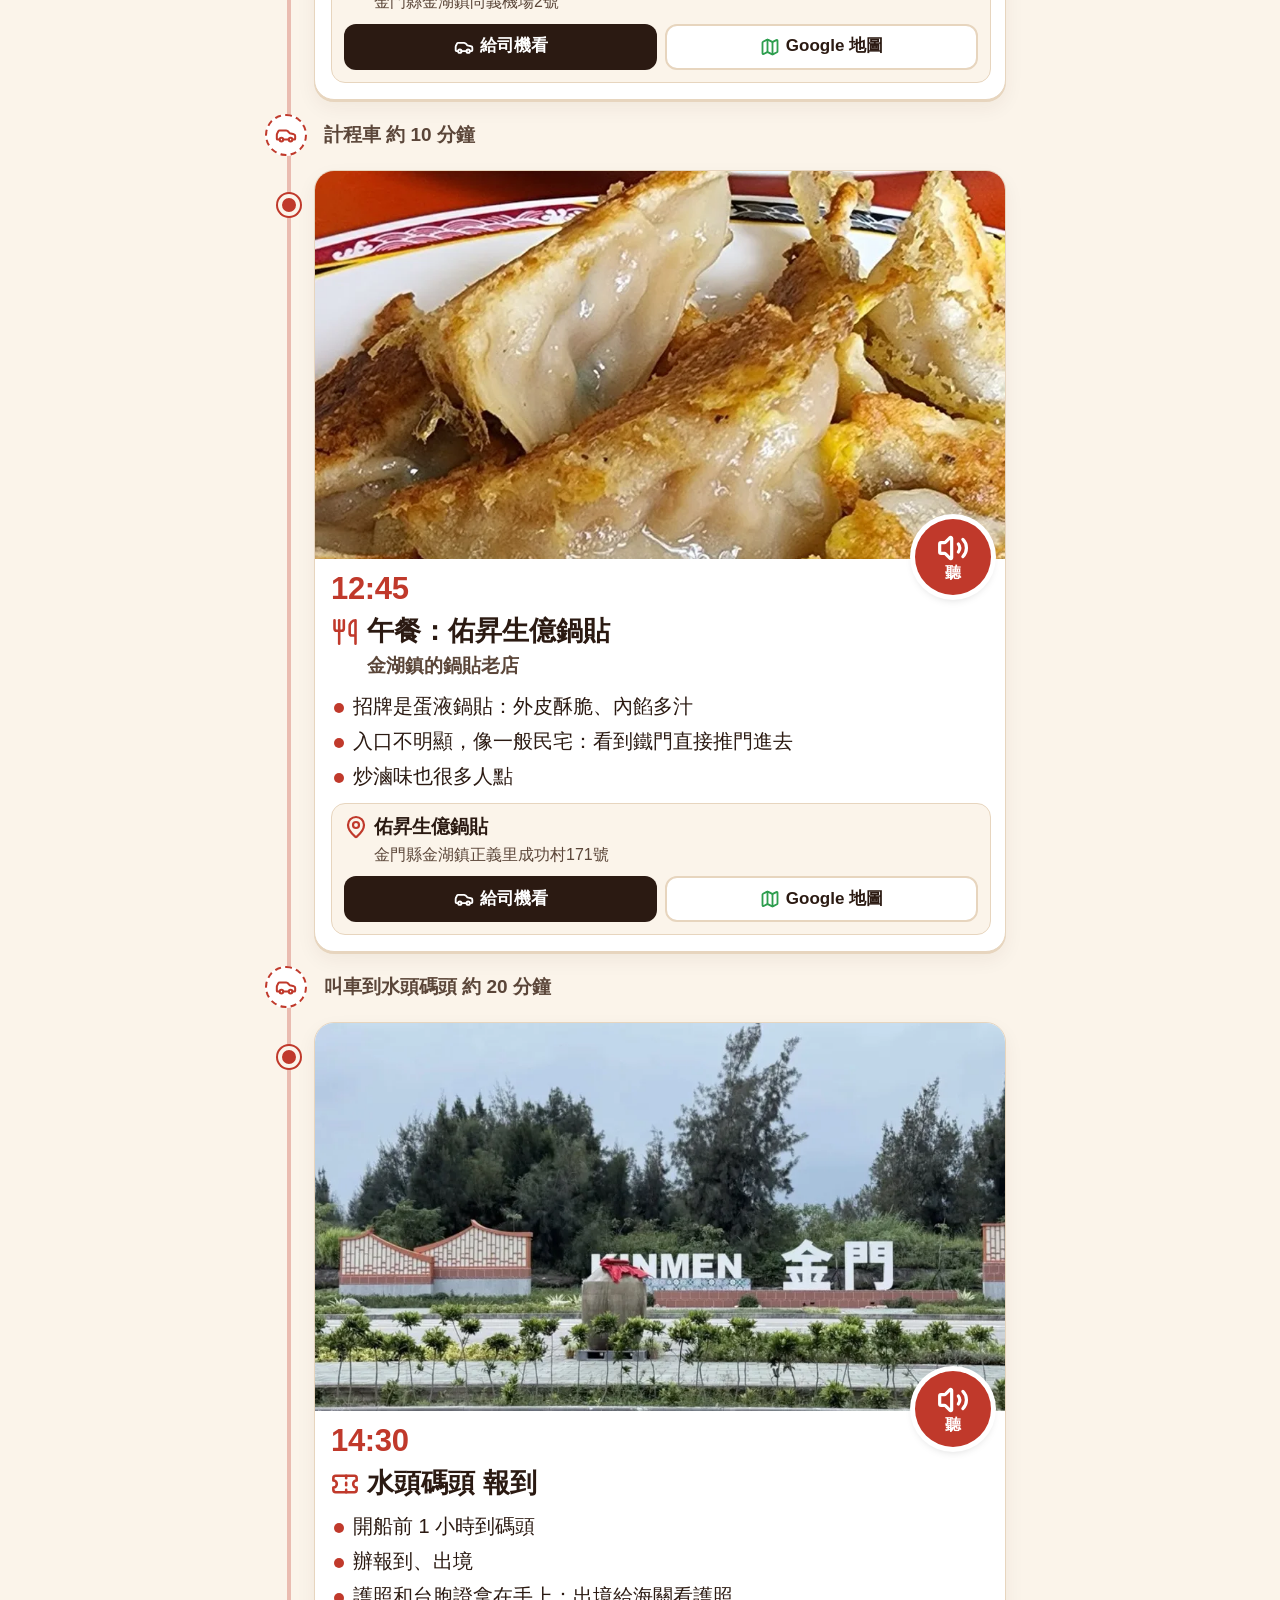
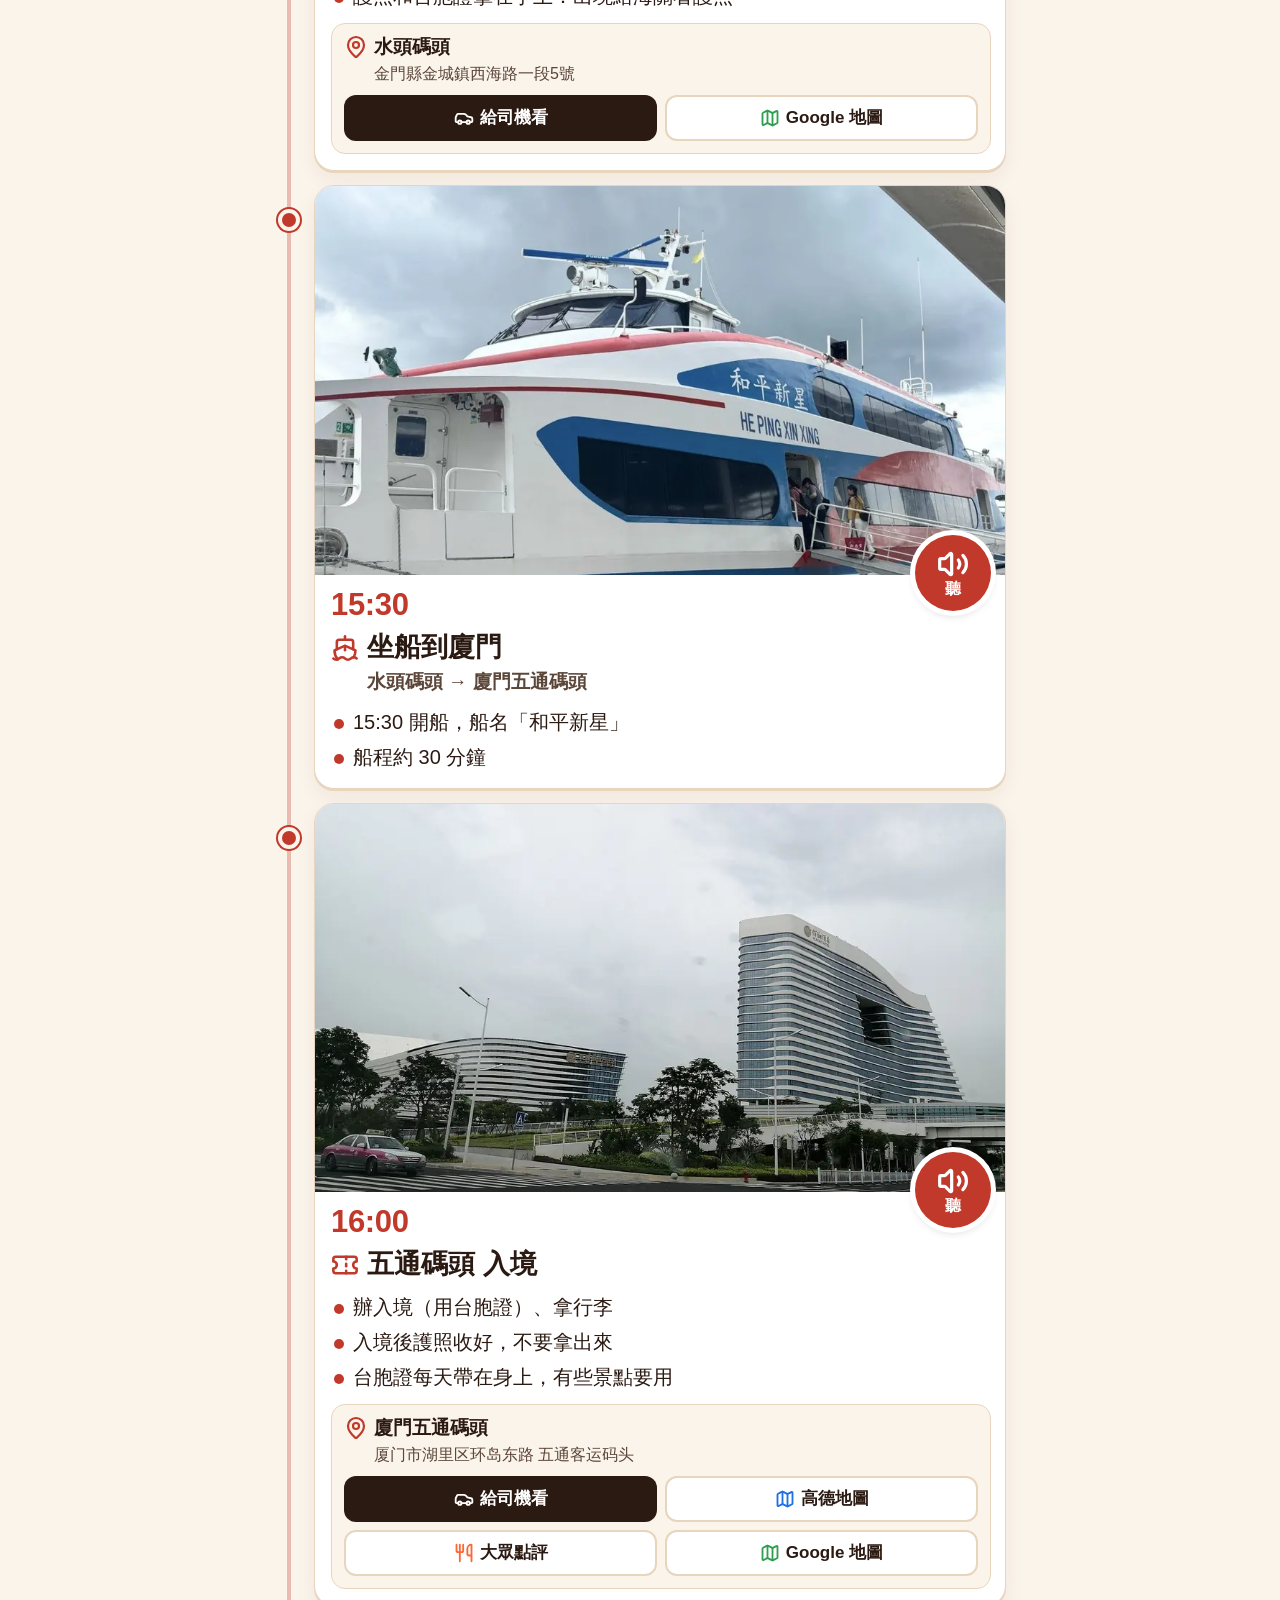
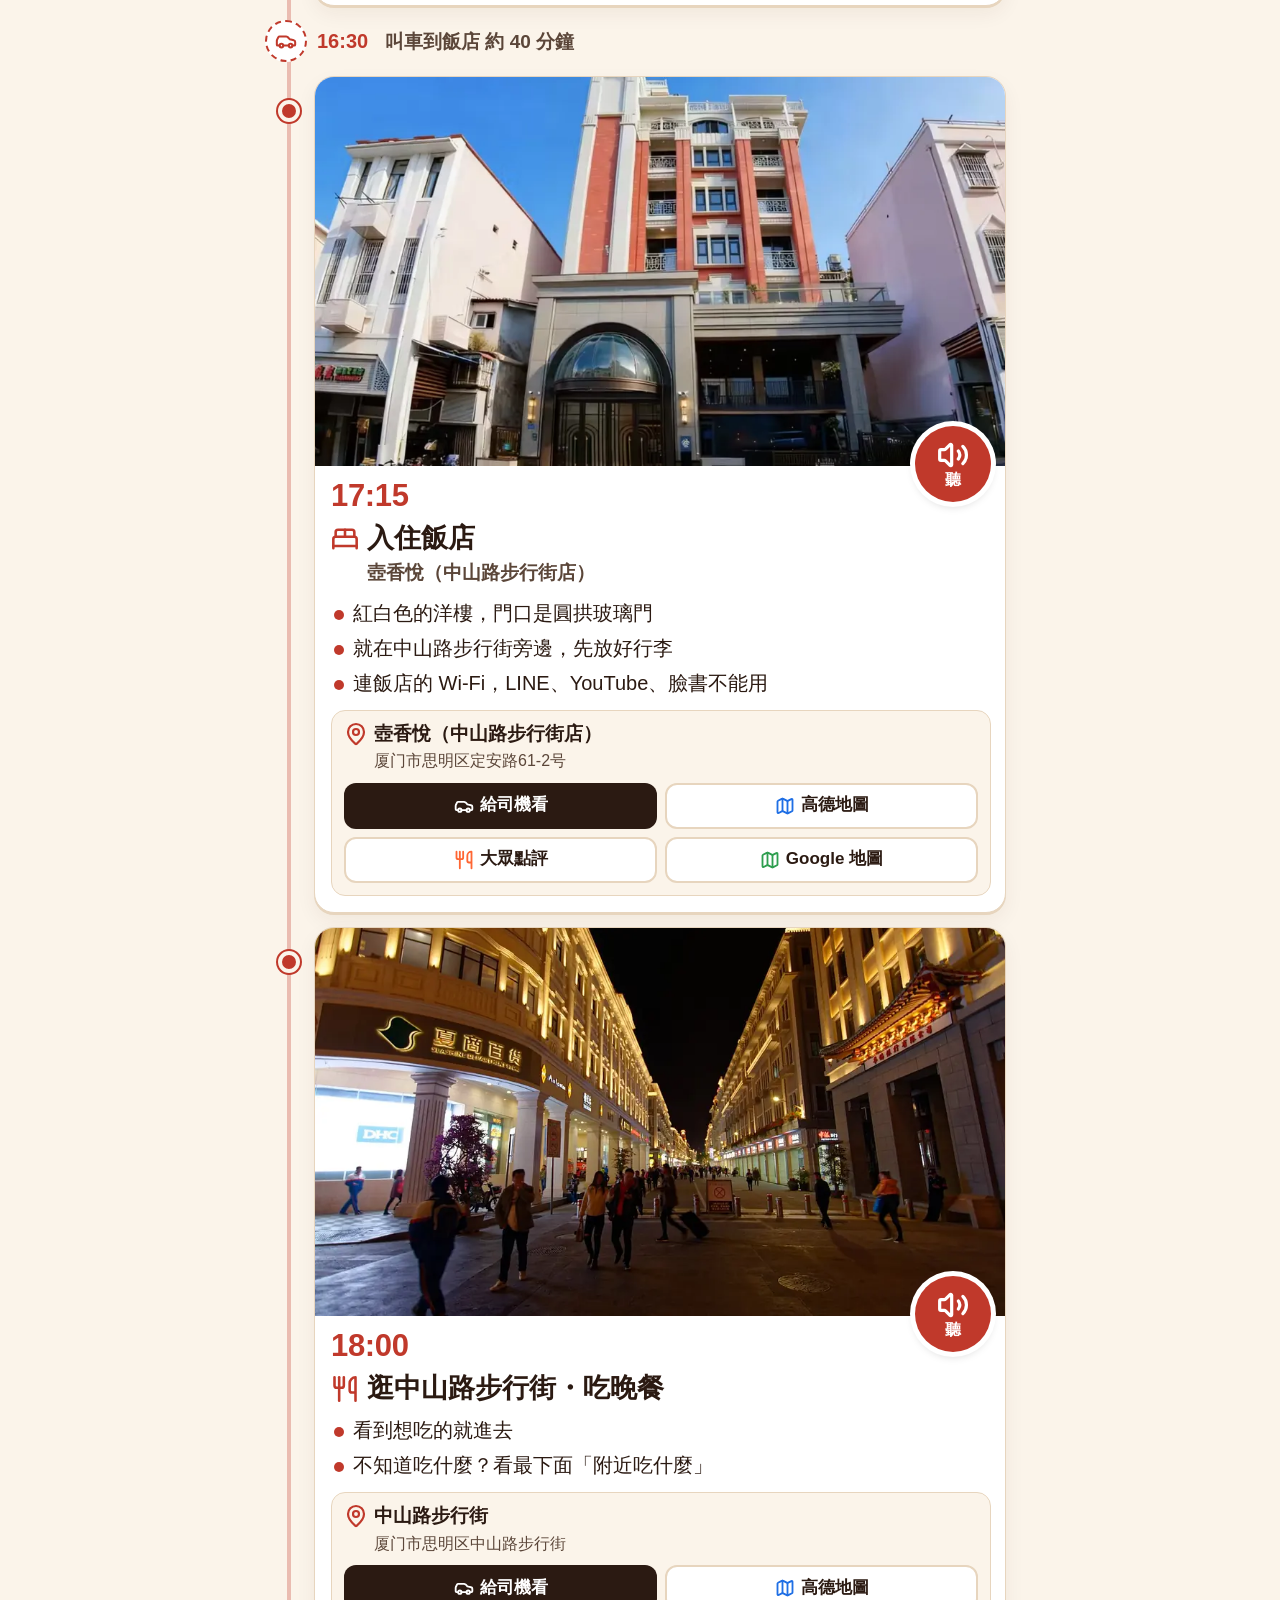
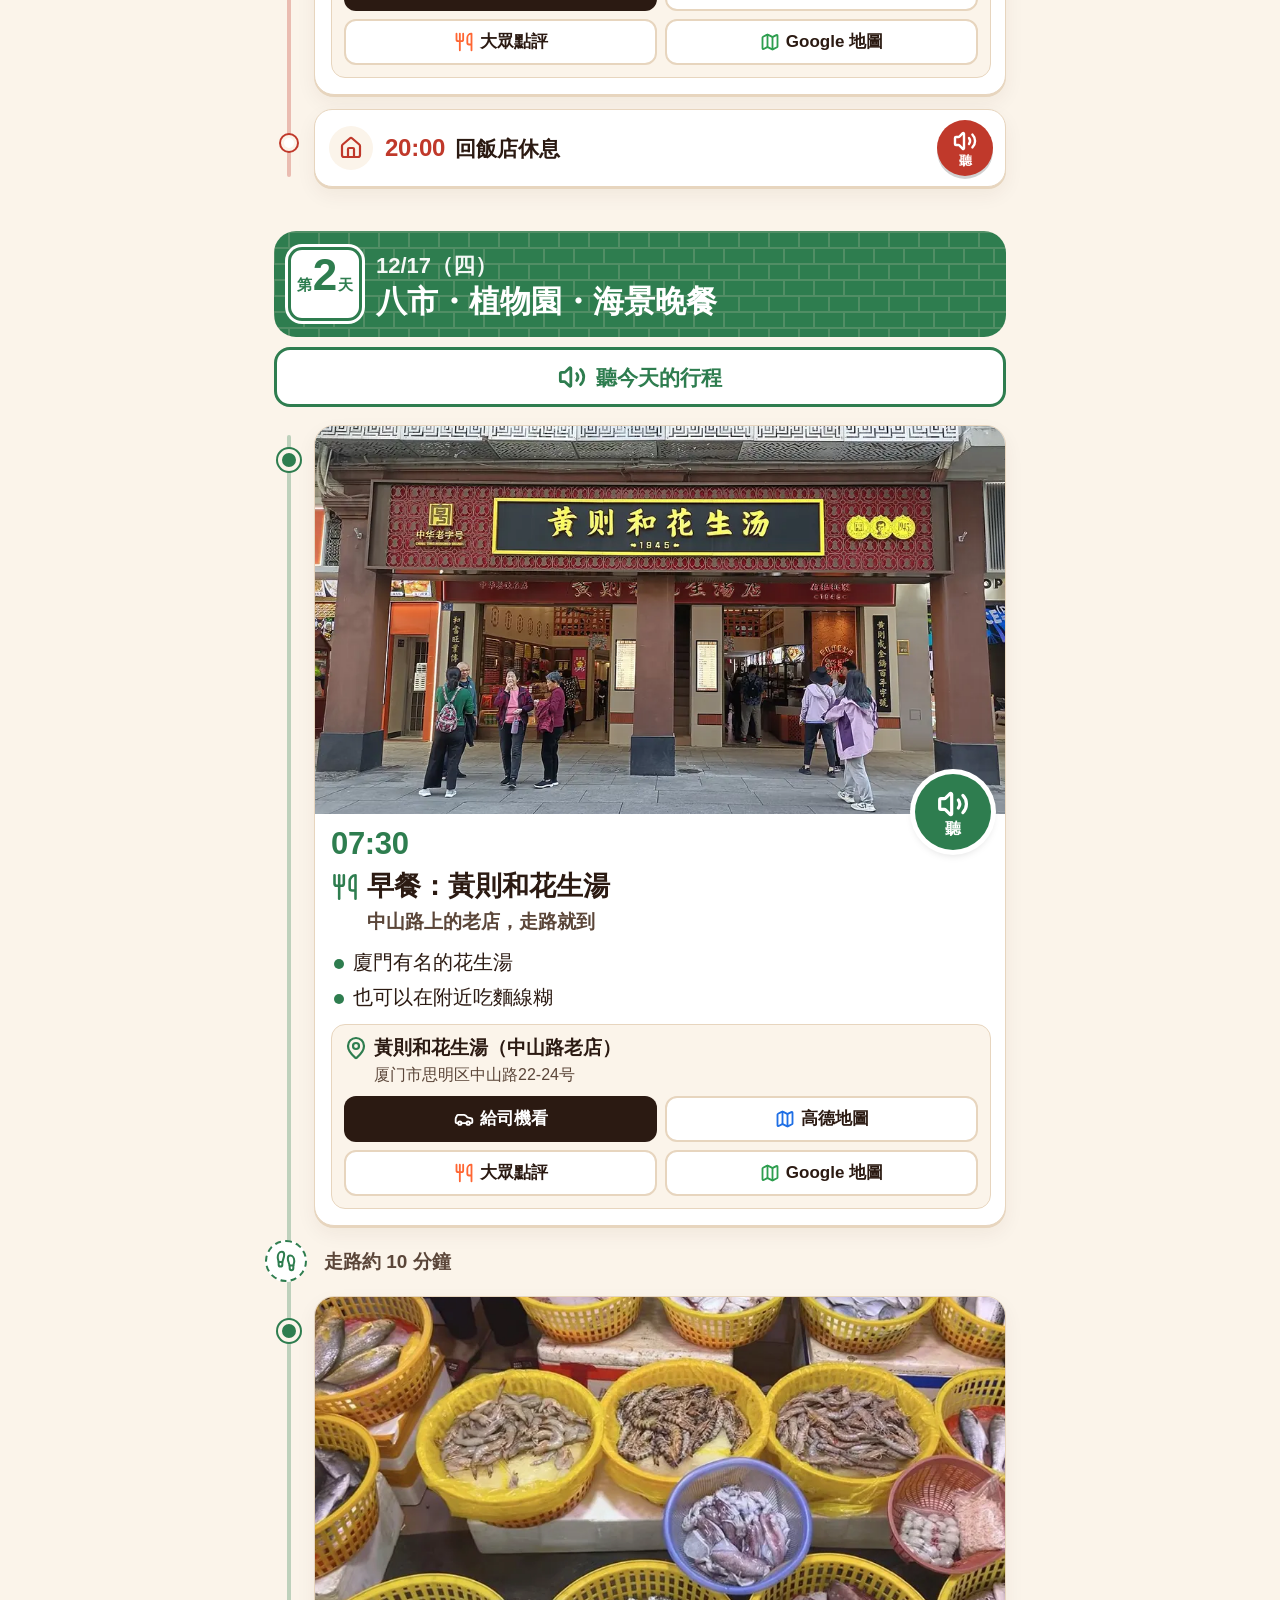
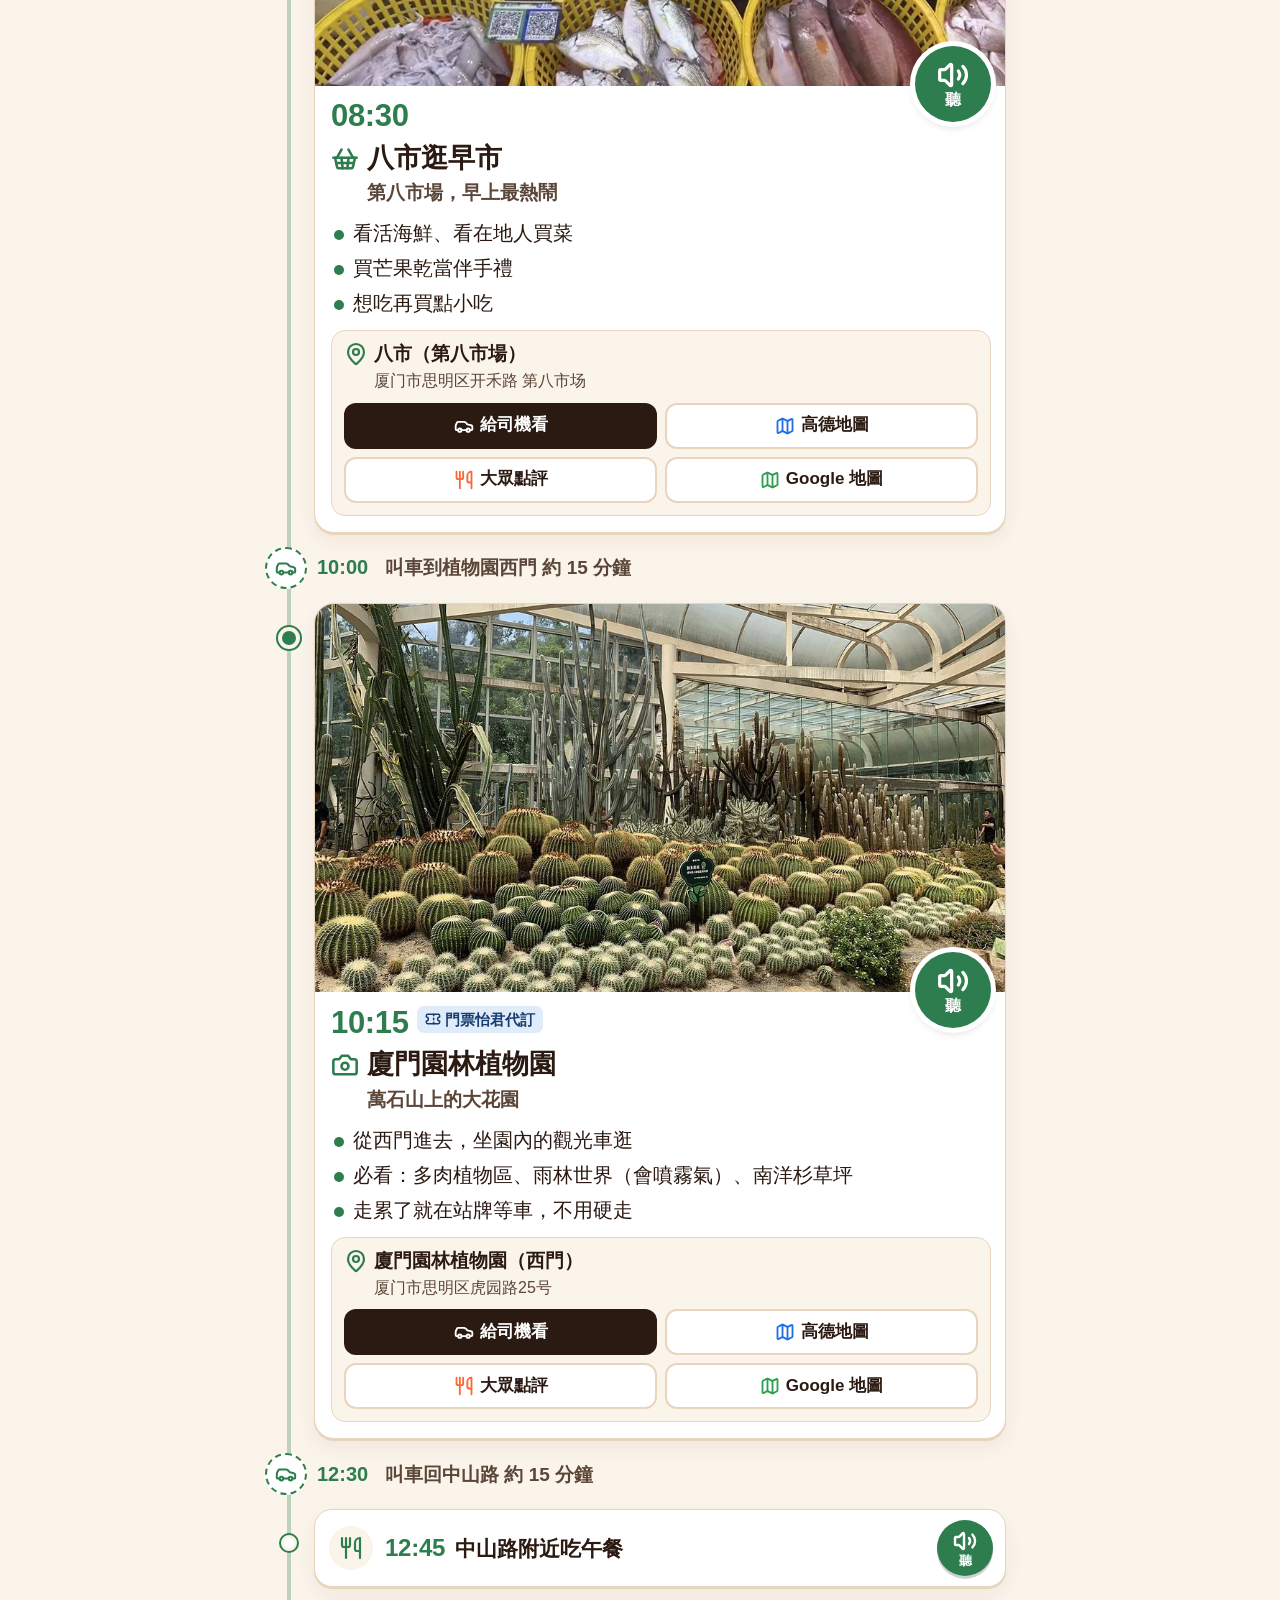
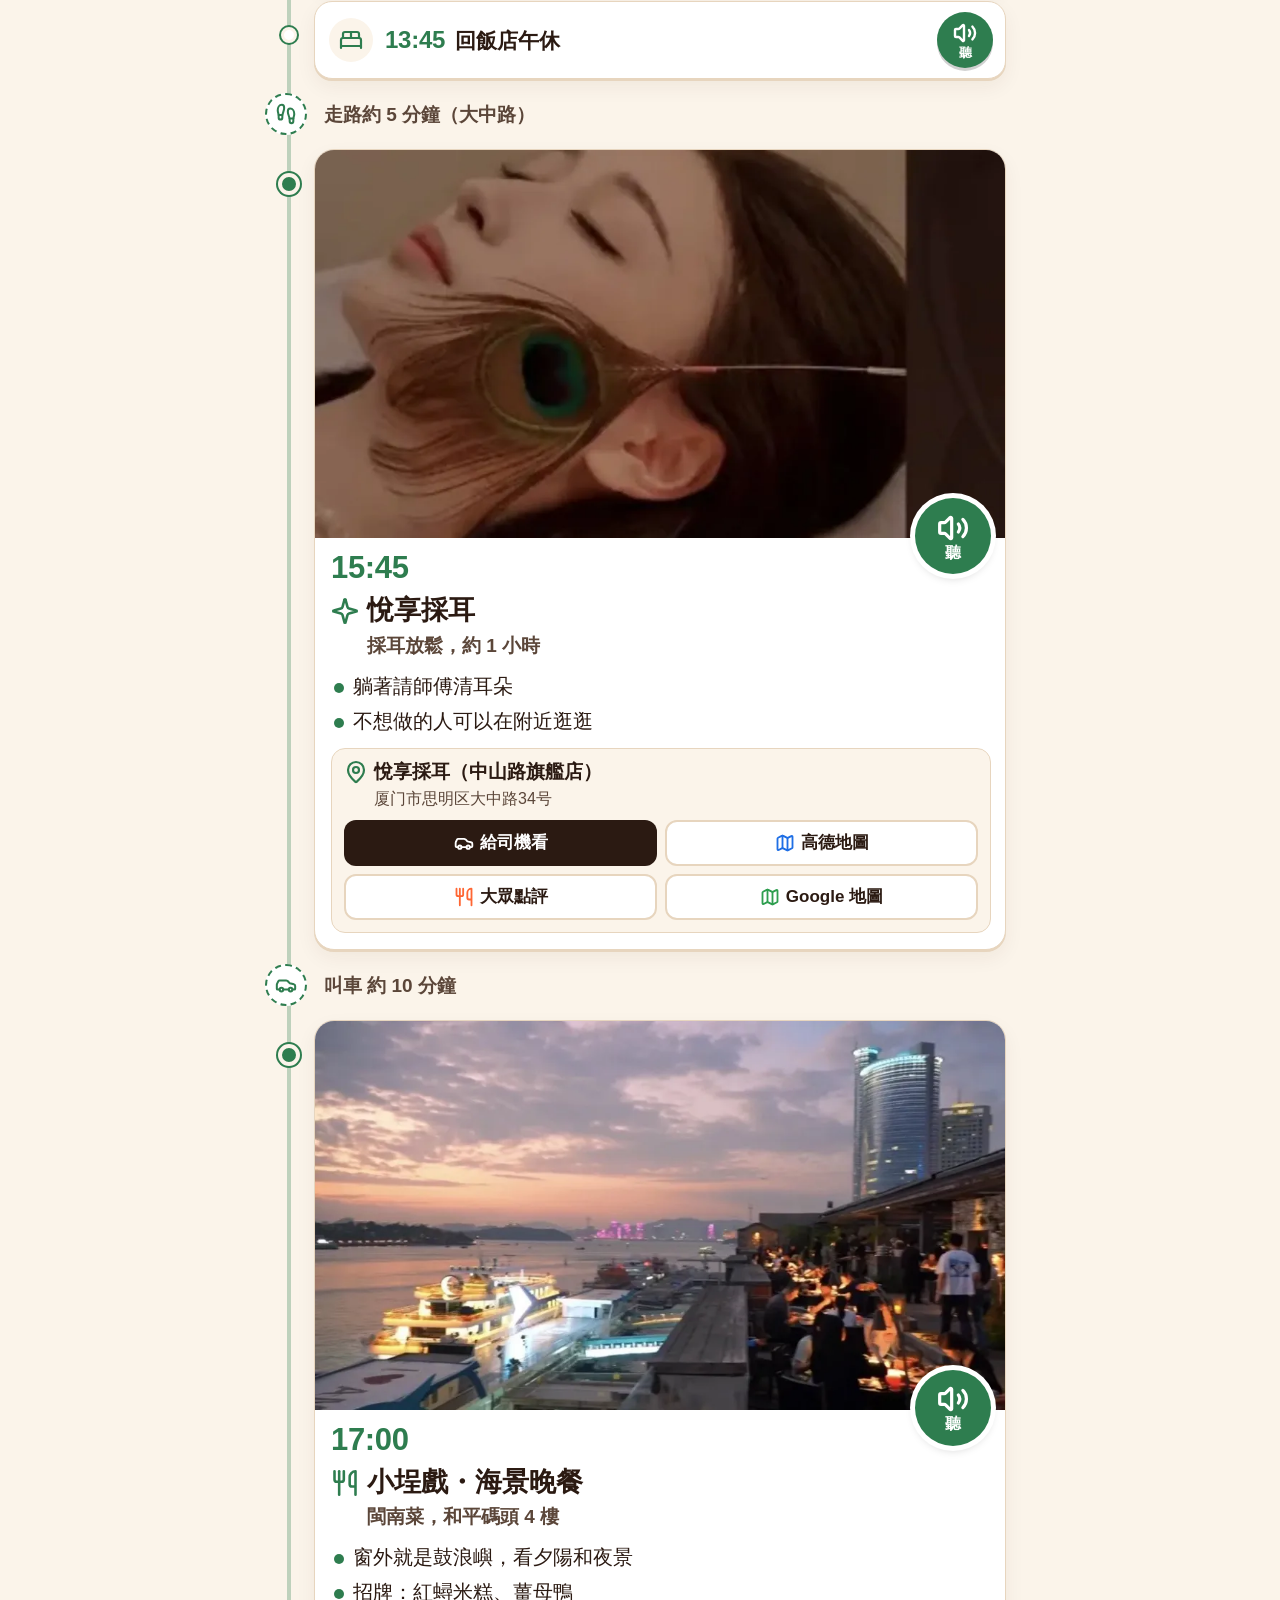
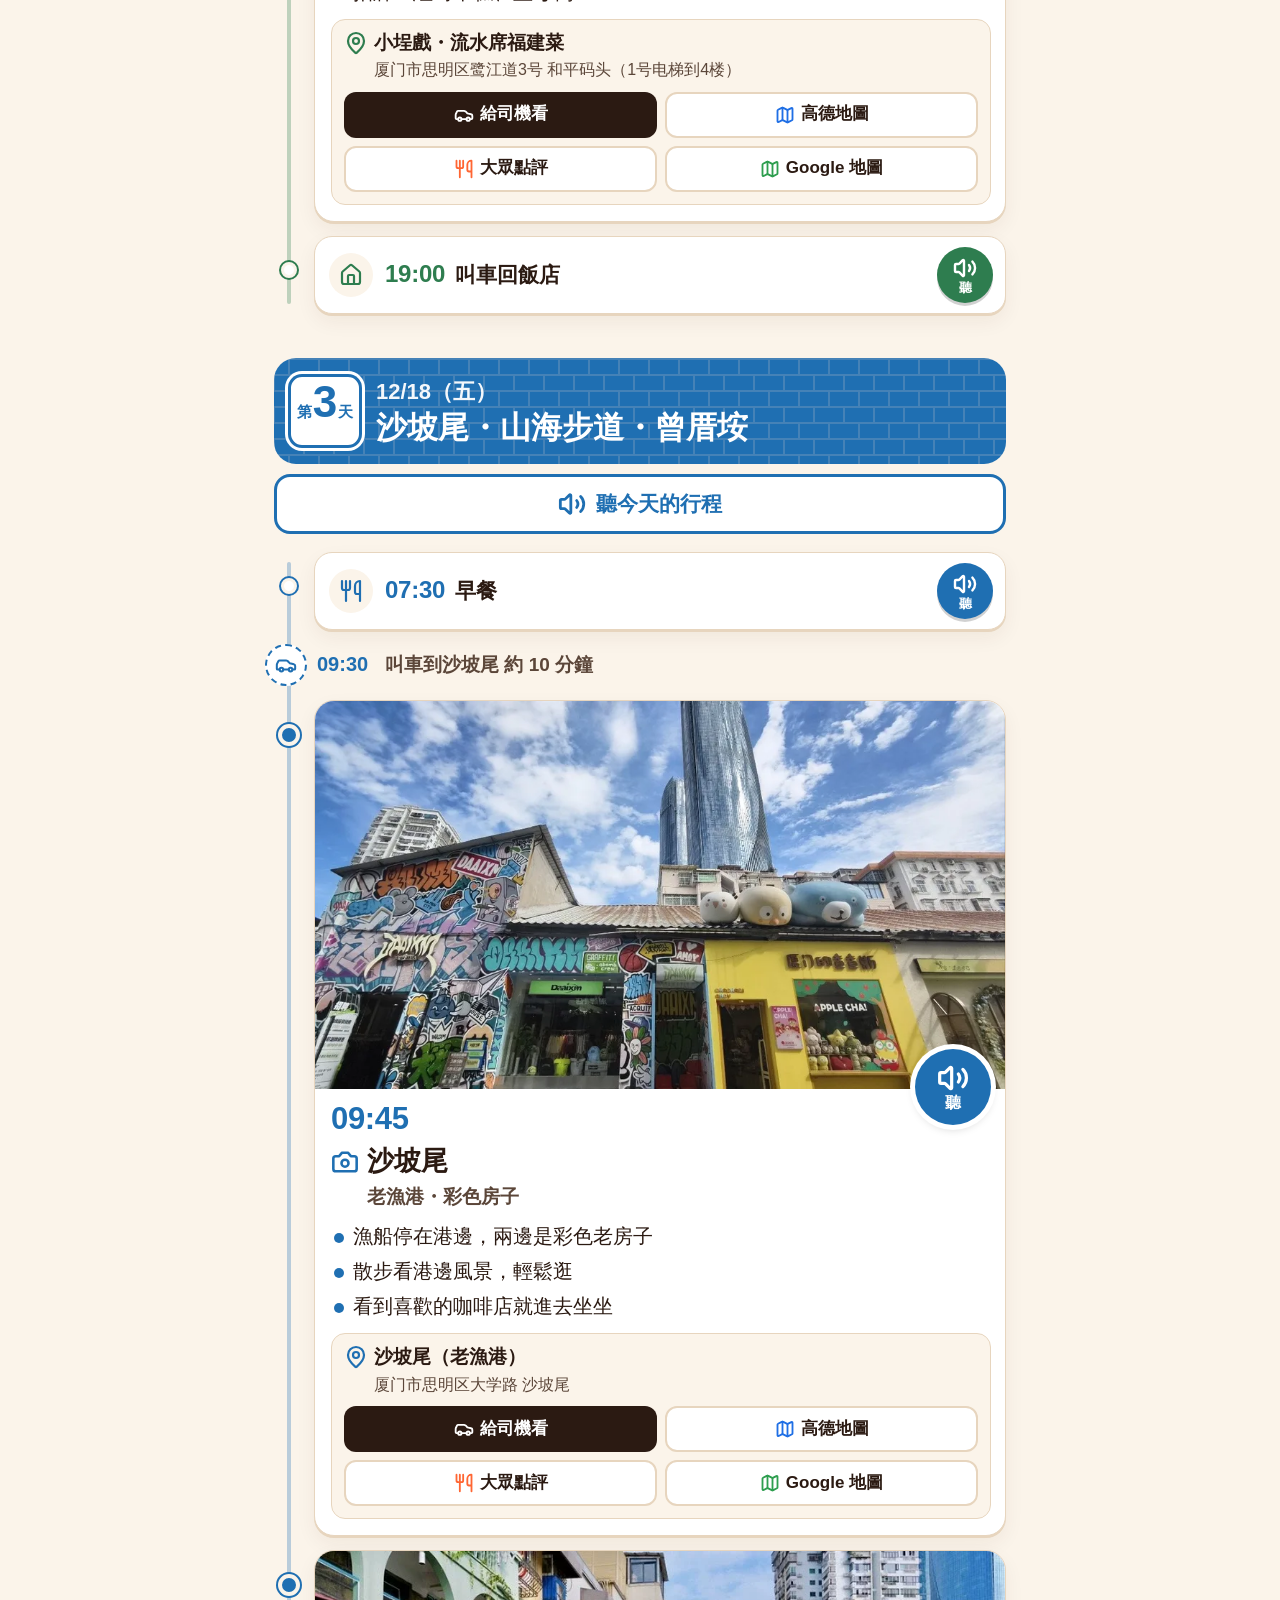
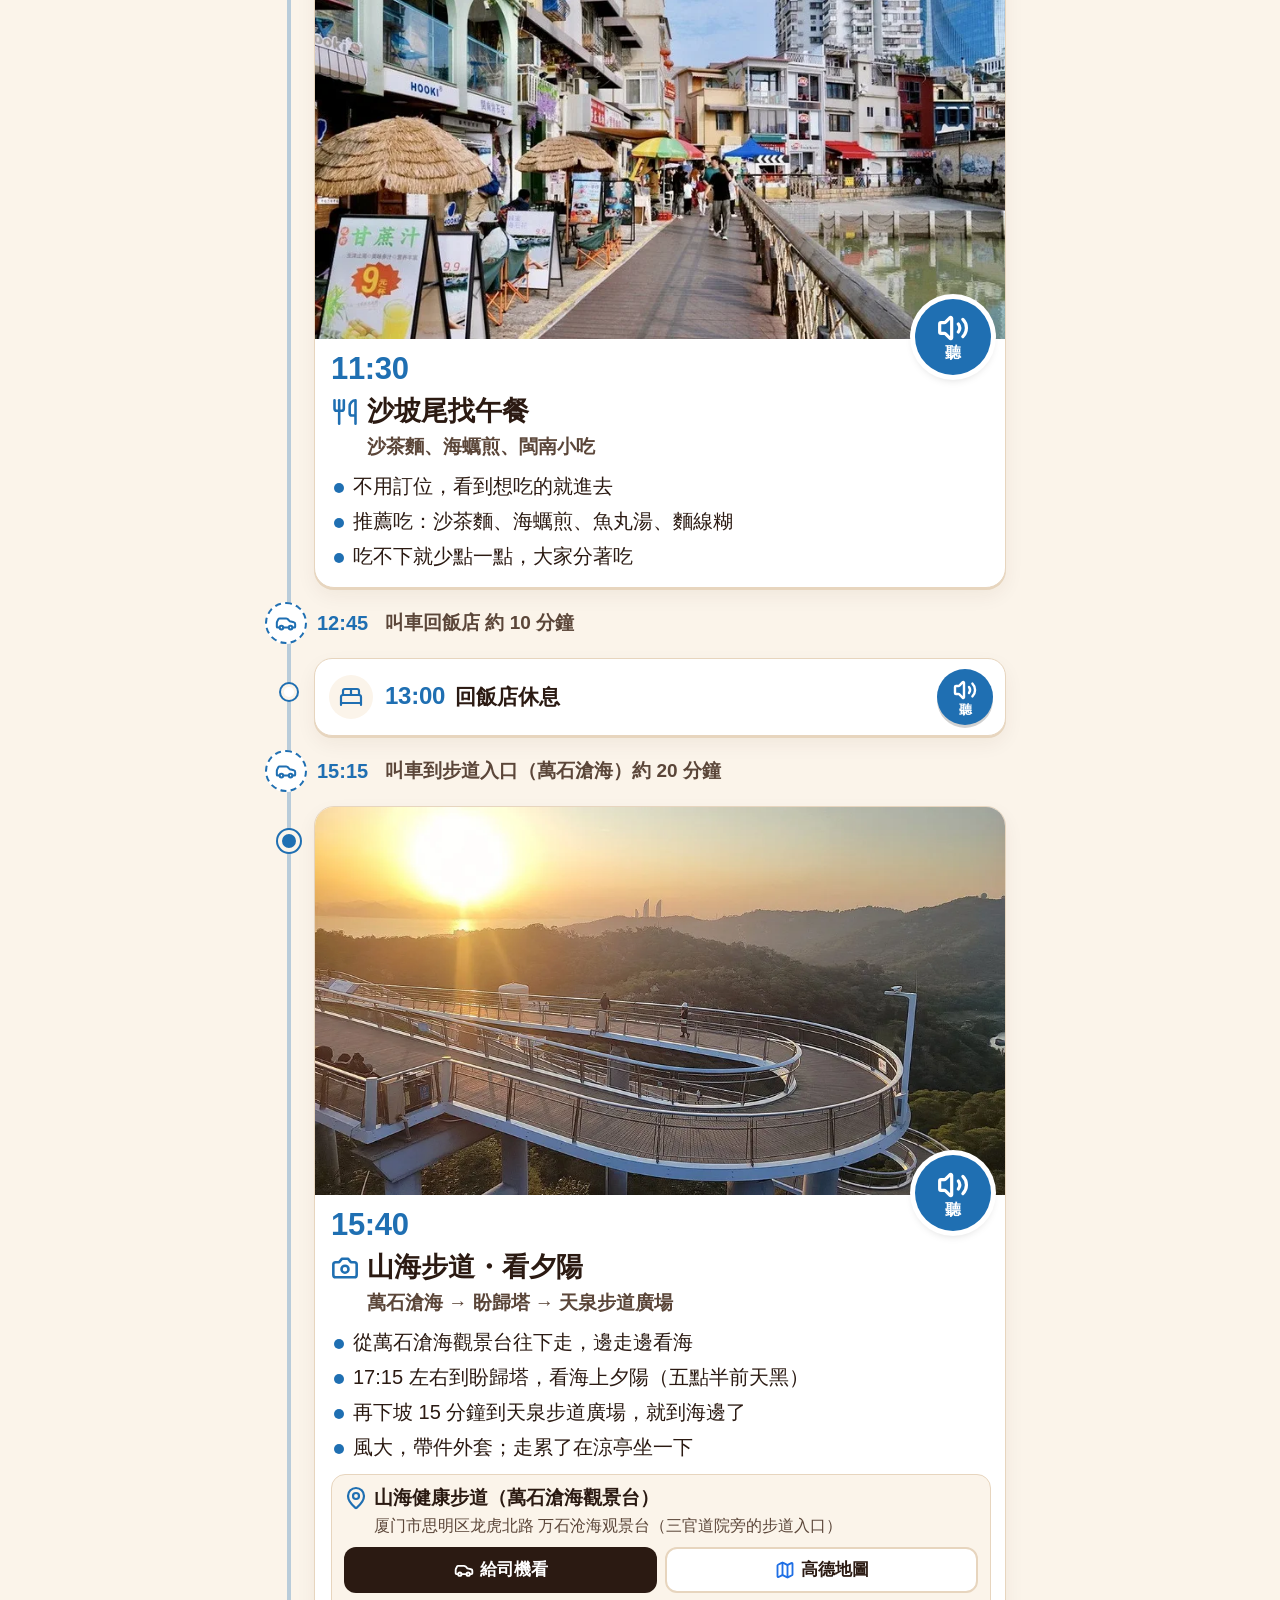
==== commit 8e642b33: "Stop phones from showing a stale itinerary after updates The service worker now revalidates pages an" ====
--- a/index.html
+++ b/index.html
@@ -9,7 +9,7 @@
 <meta name="description" content="廈門五天四夜自由行：金門、八市、植物園、山海步道、曾厝垵。">
 <link rel="icon" href="data:image/svg+xml,%3Csvg xmlns='http://www.w3.org/2000/svg' viewBox='0 0 64 64'%3E%3Crect width='64' height='64' rx='14' fill='%23B23A26'/%3E%3Ctext x='32' y='45' font-size='36' font-weight='900' text-anchor='middle' fill='%23fff' font-family='sans-serif'%3E廈%3C/text%3E%3C/svg%3E">
 <link rel="apple-touch-icon" href="img/icon-180.png">
-<link rel="stylesheet" href="assets/style.css">
+<link rel="stylesheet" href="assets/style.css?v=44">
 </head>
 <body id="top">
 
@@ -127,11 +127,11 @@
   </div>
 </div>
 
-<script src="assets/data.js"></script>
-<script src="assets/audio-version.js"></script>
-<script src="assets/credits.js"></script>
-<script src="assets/land.js"></script>
-<script src="assets/map.js"></script>
-<script src="assets/app.js"></script>
+<script src="assets/data.js?v=44"></script>
+<script src="assets/audio-version.js?v=44"></script>
+<script src="assets/credits.js?v=44"></script>
+<script src="assets/land.js?v=44"></script>
+<script src="assets/map.js?v=44"></script>
+<script src="assets/app.js?v=44"></script>
 </body>
 </html>
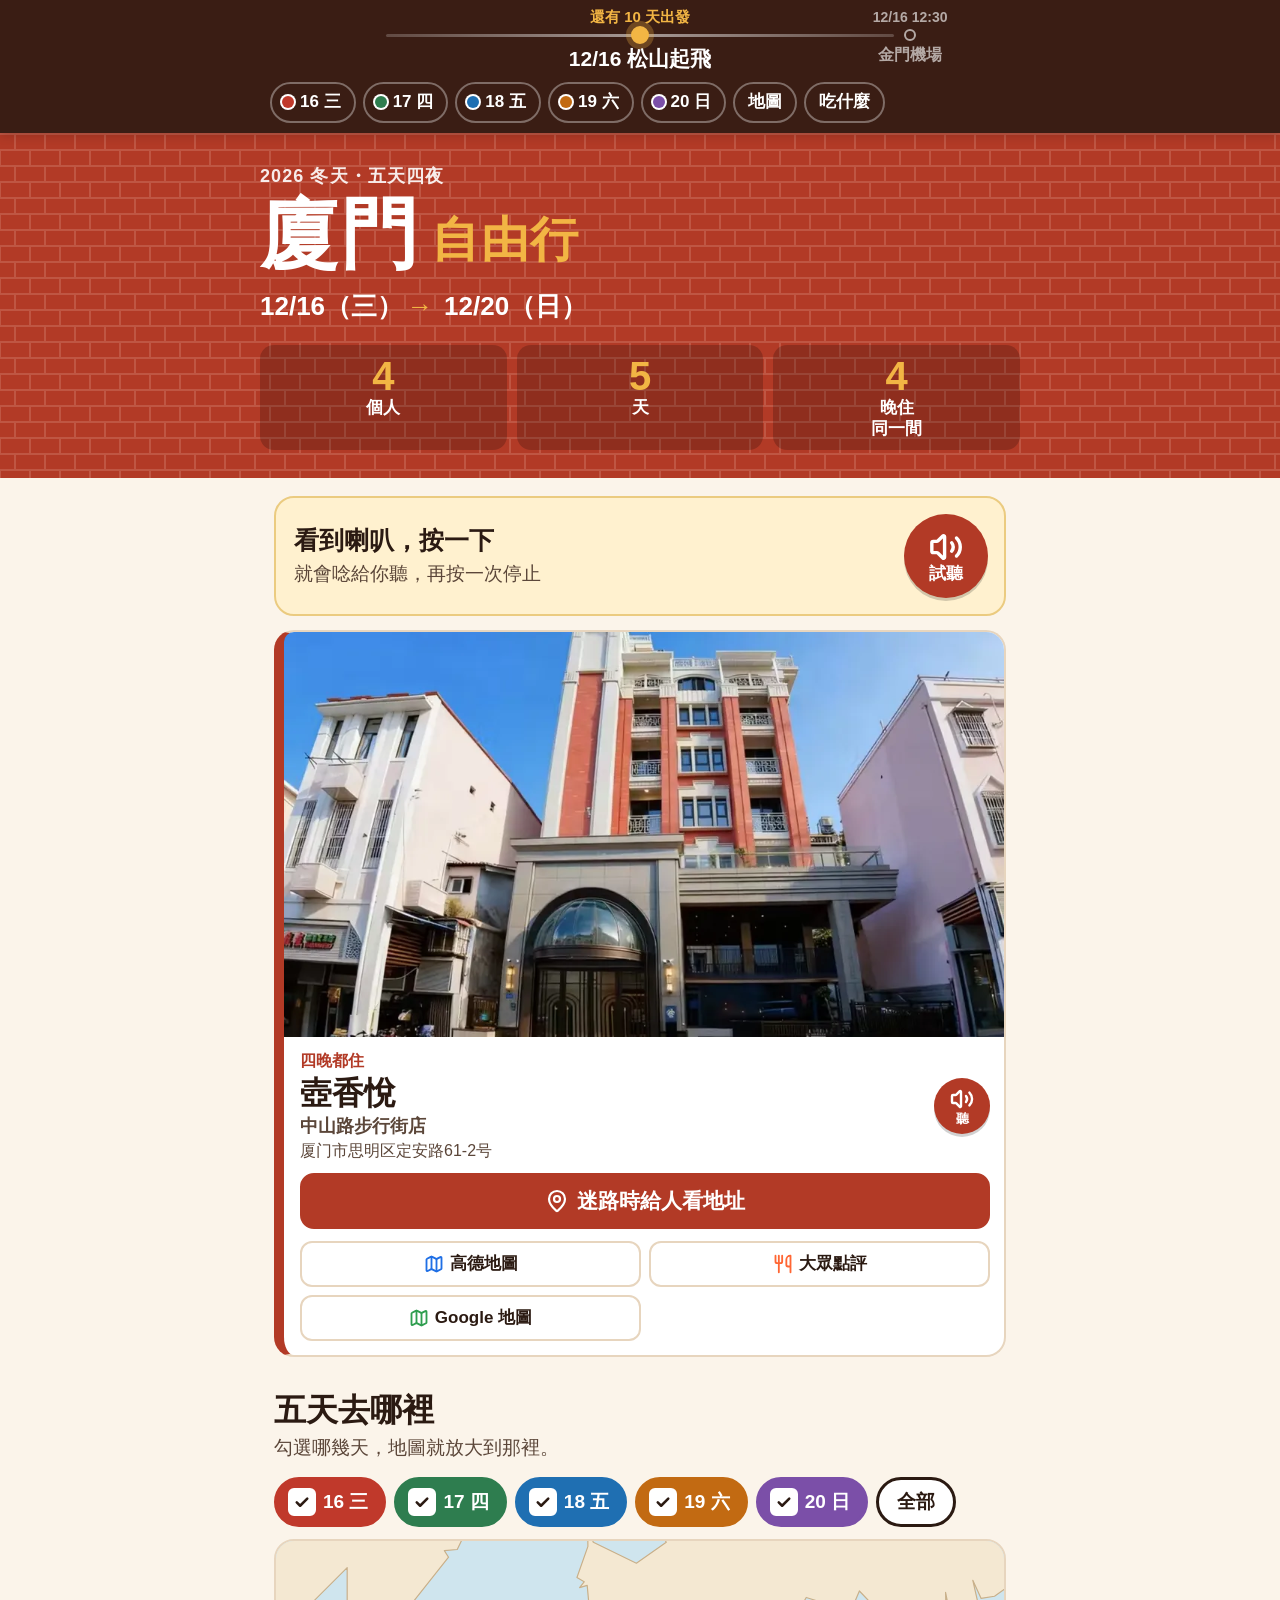
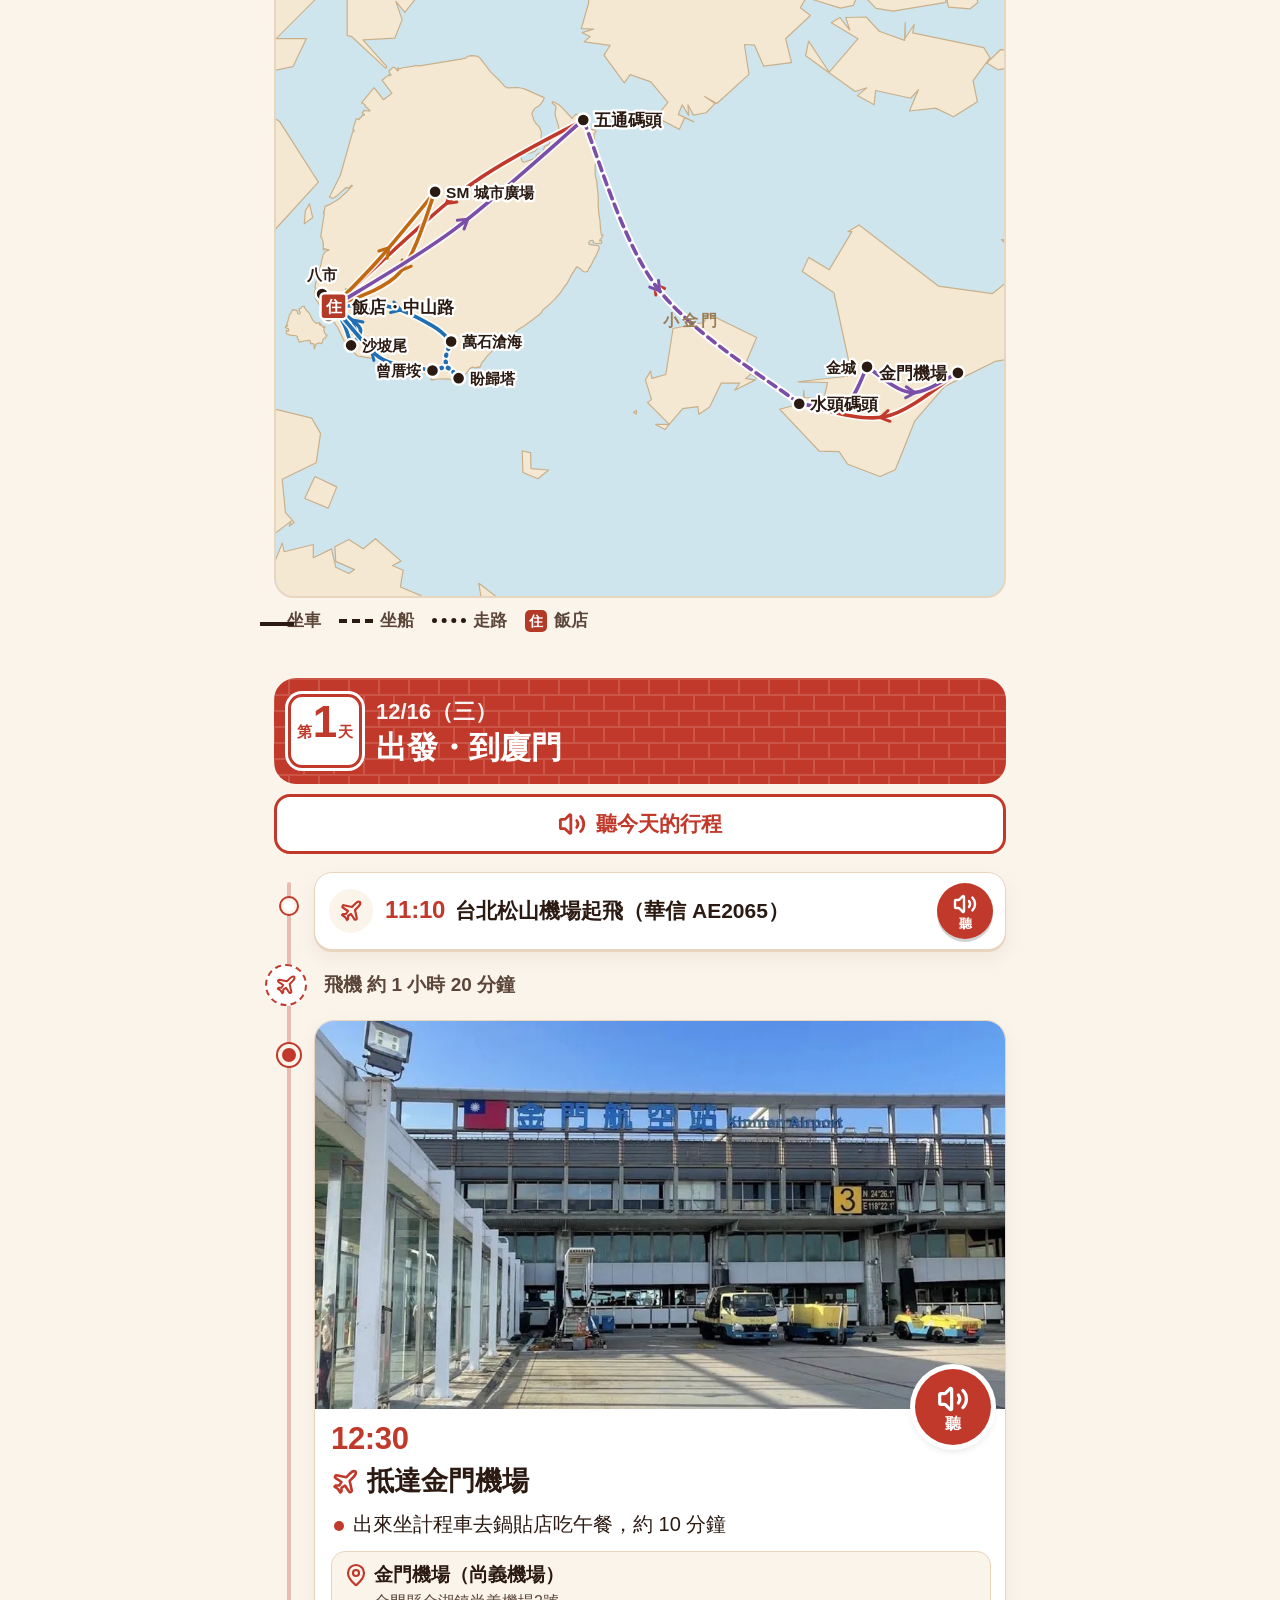
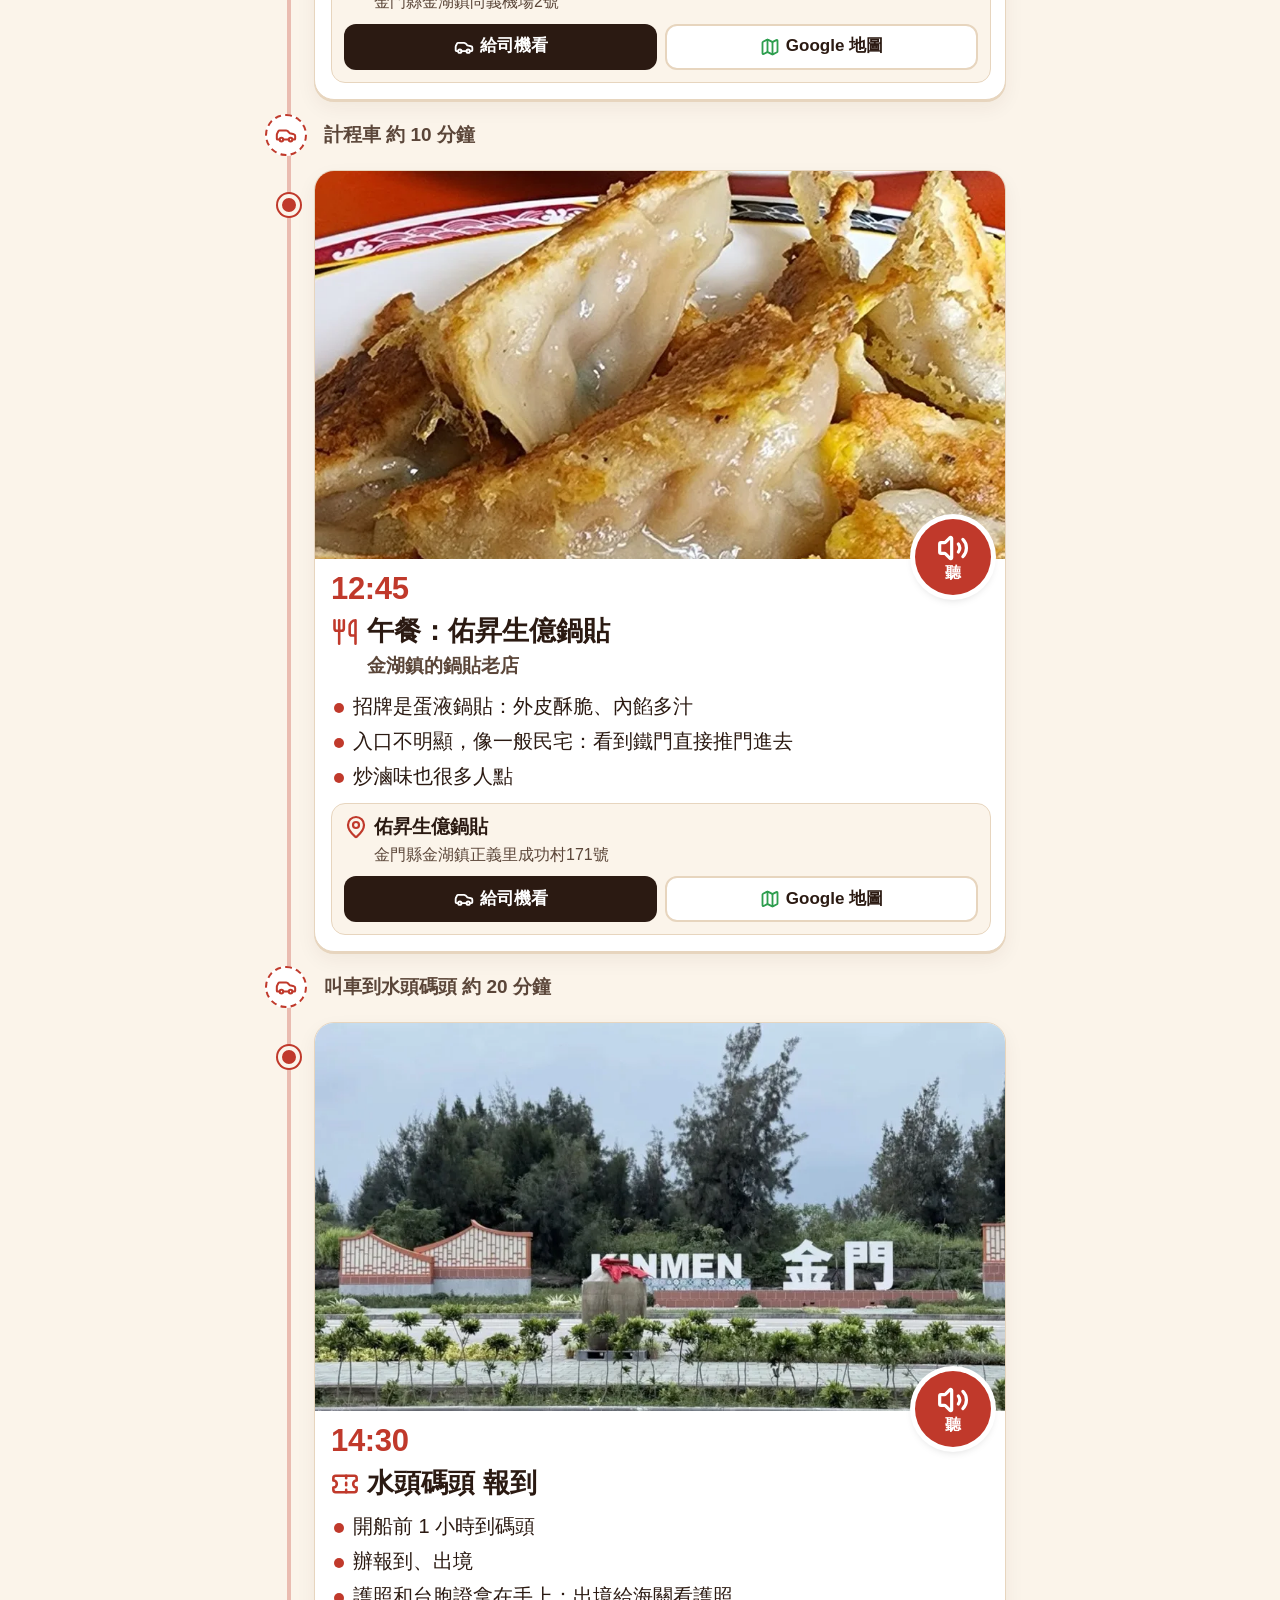
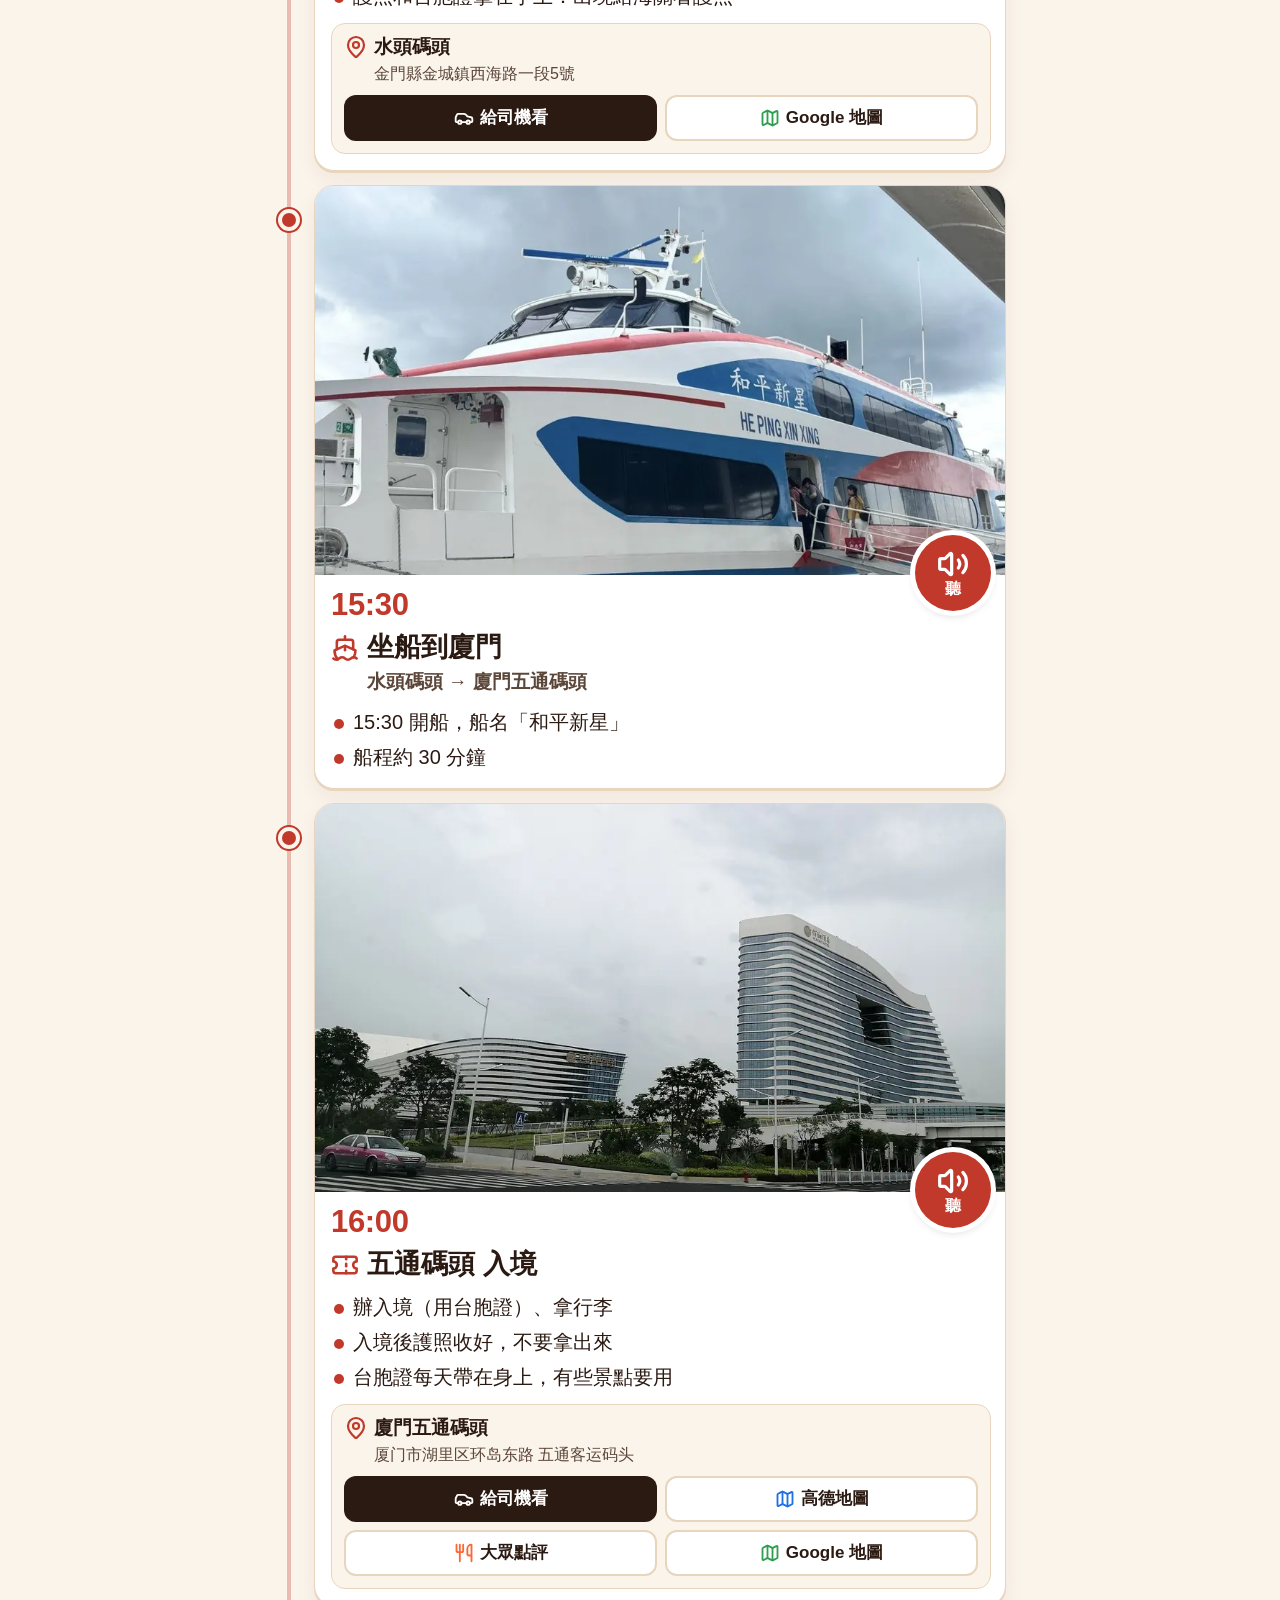
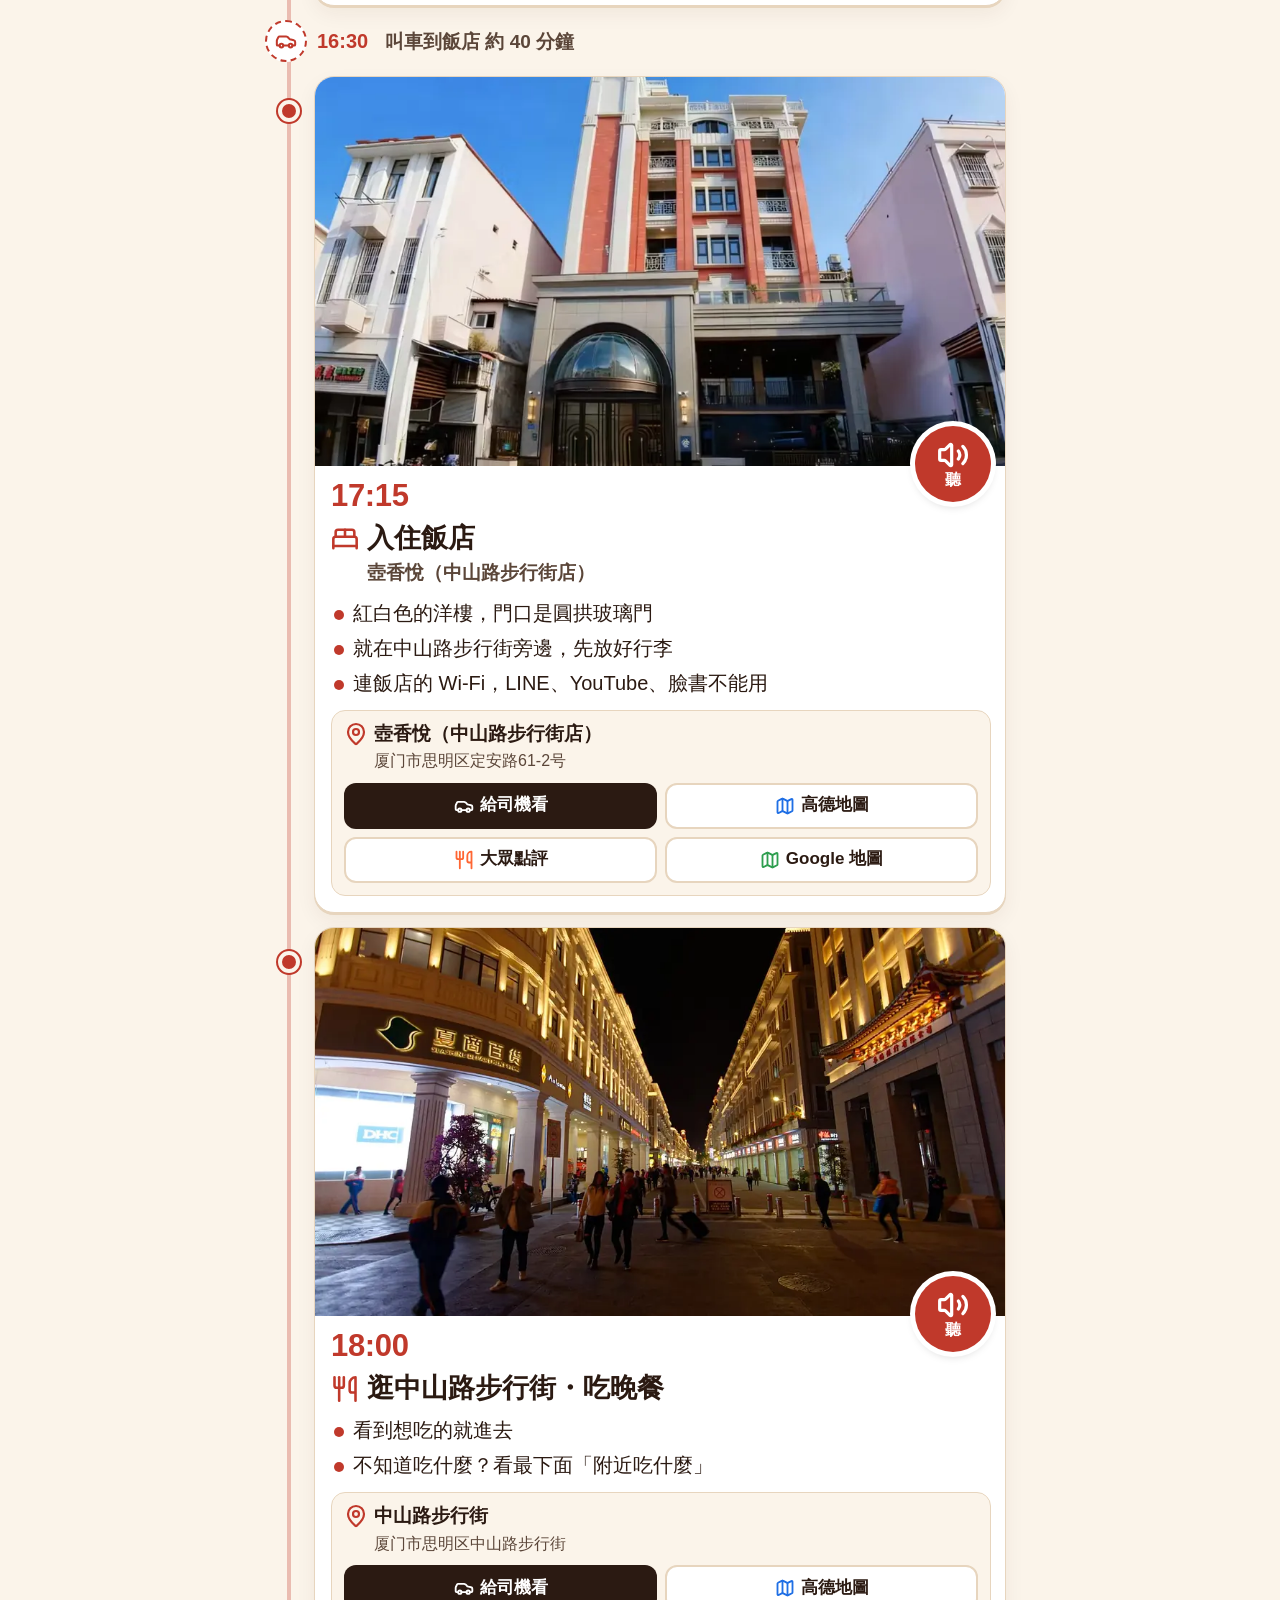
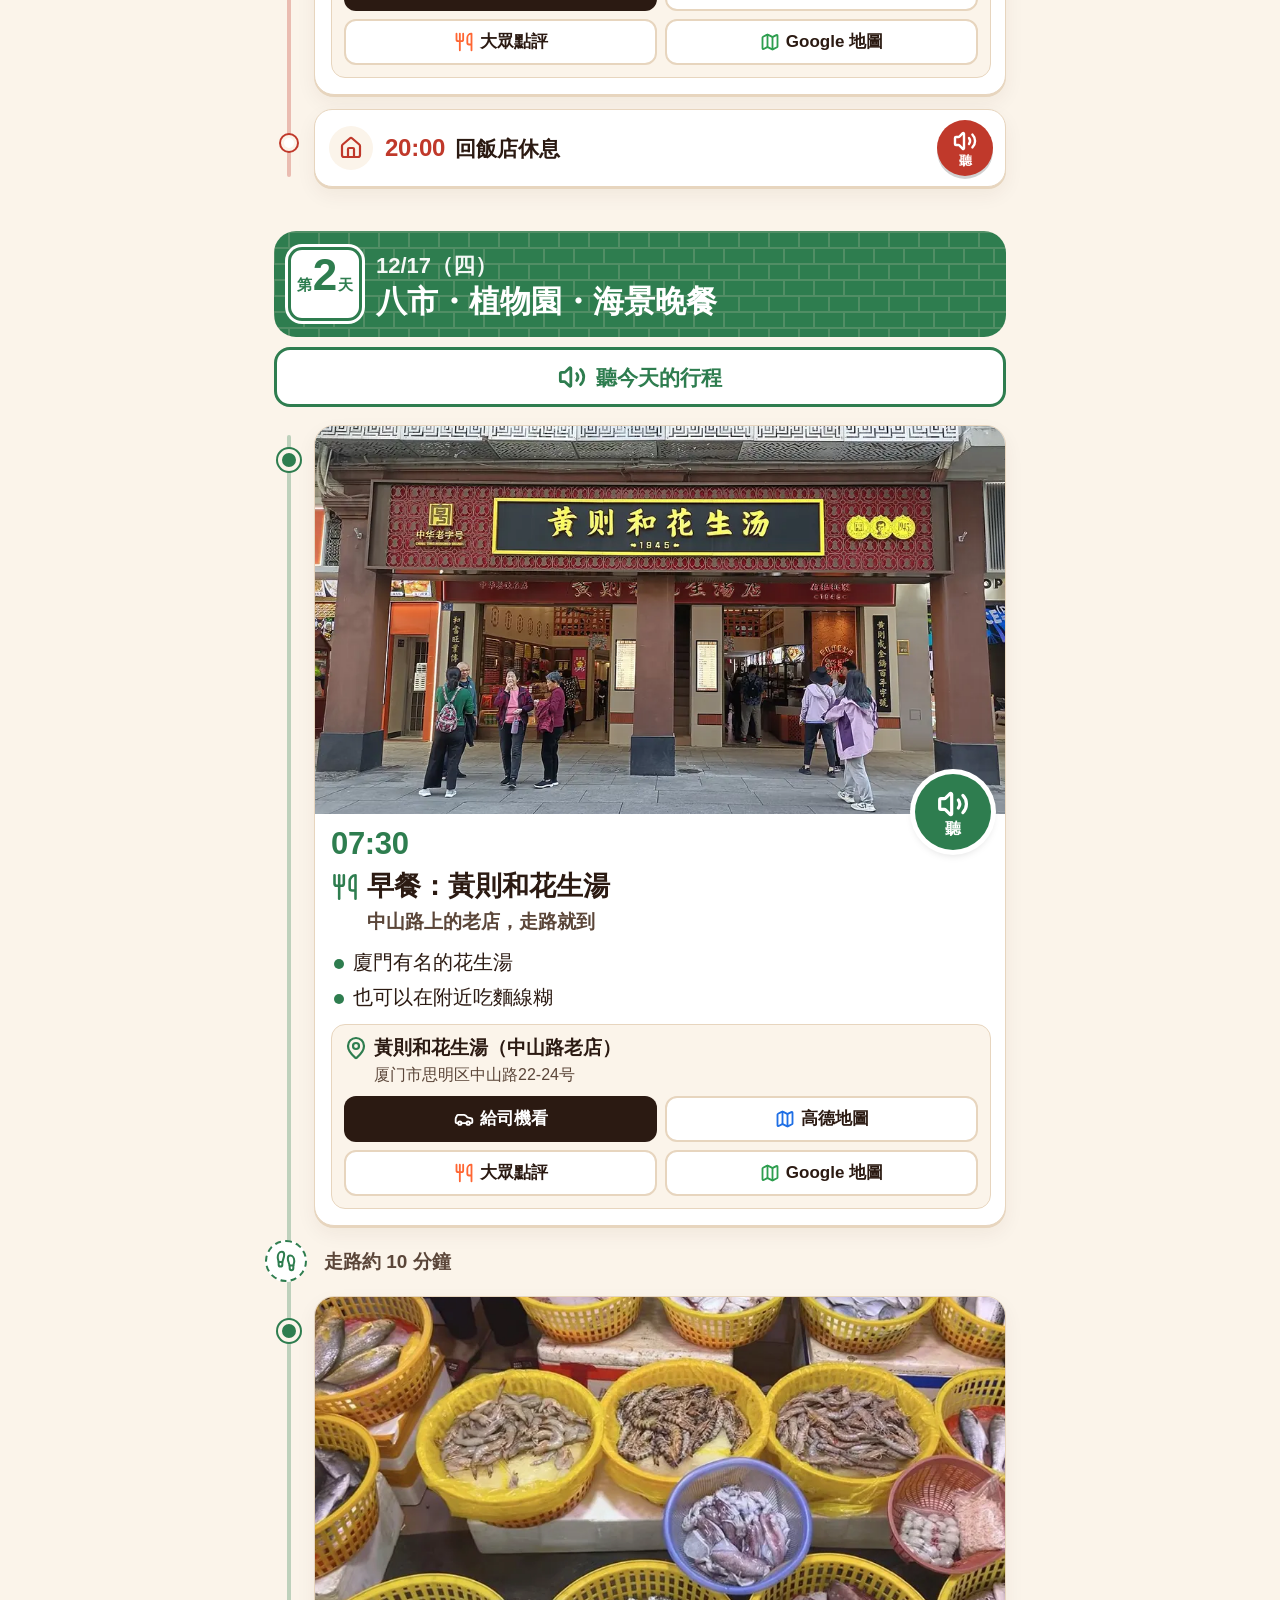
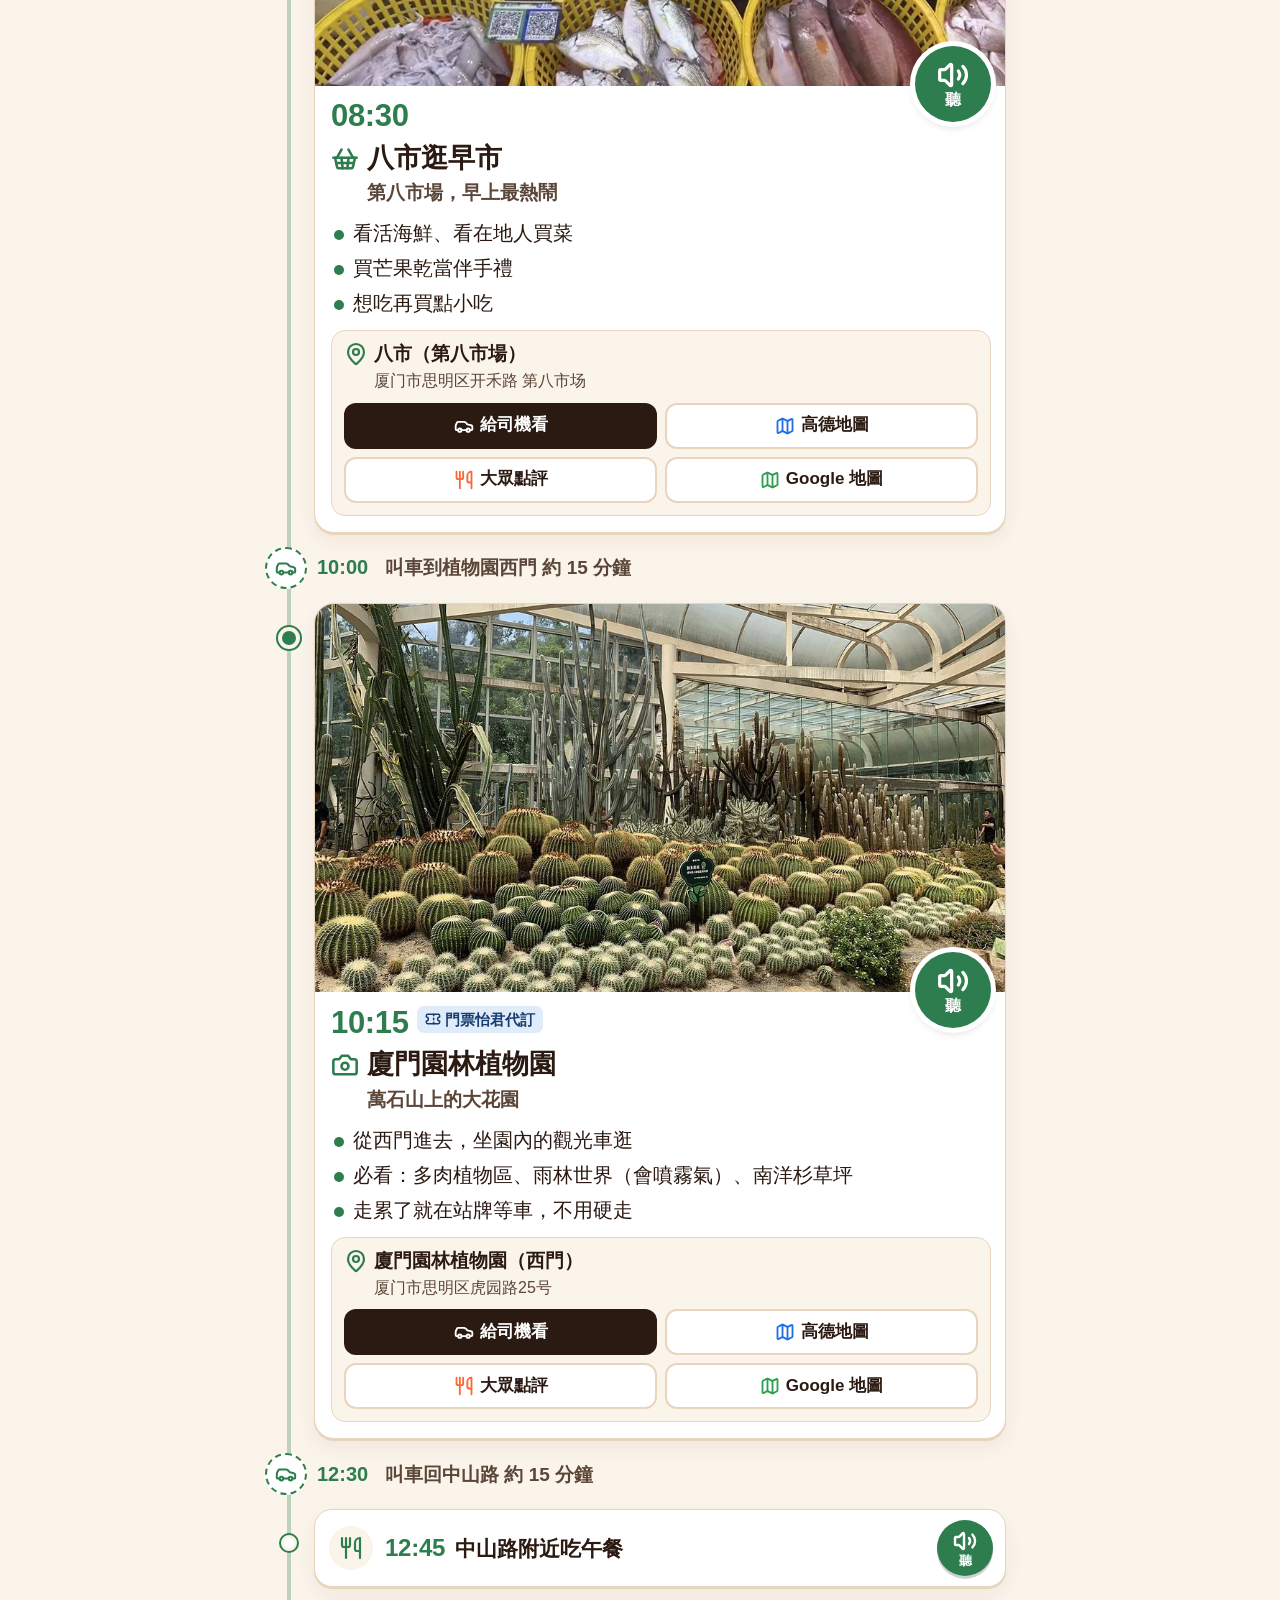
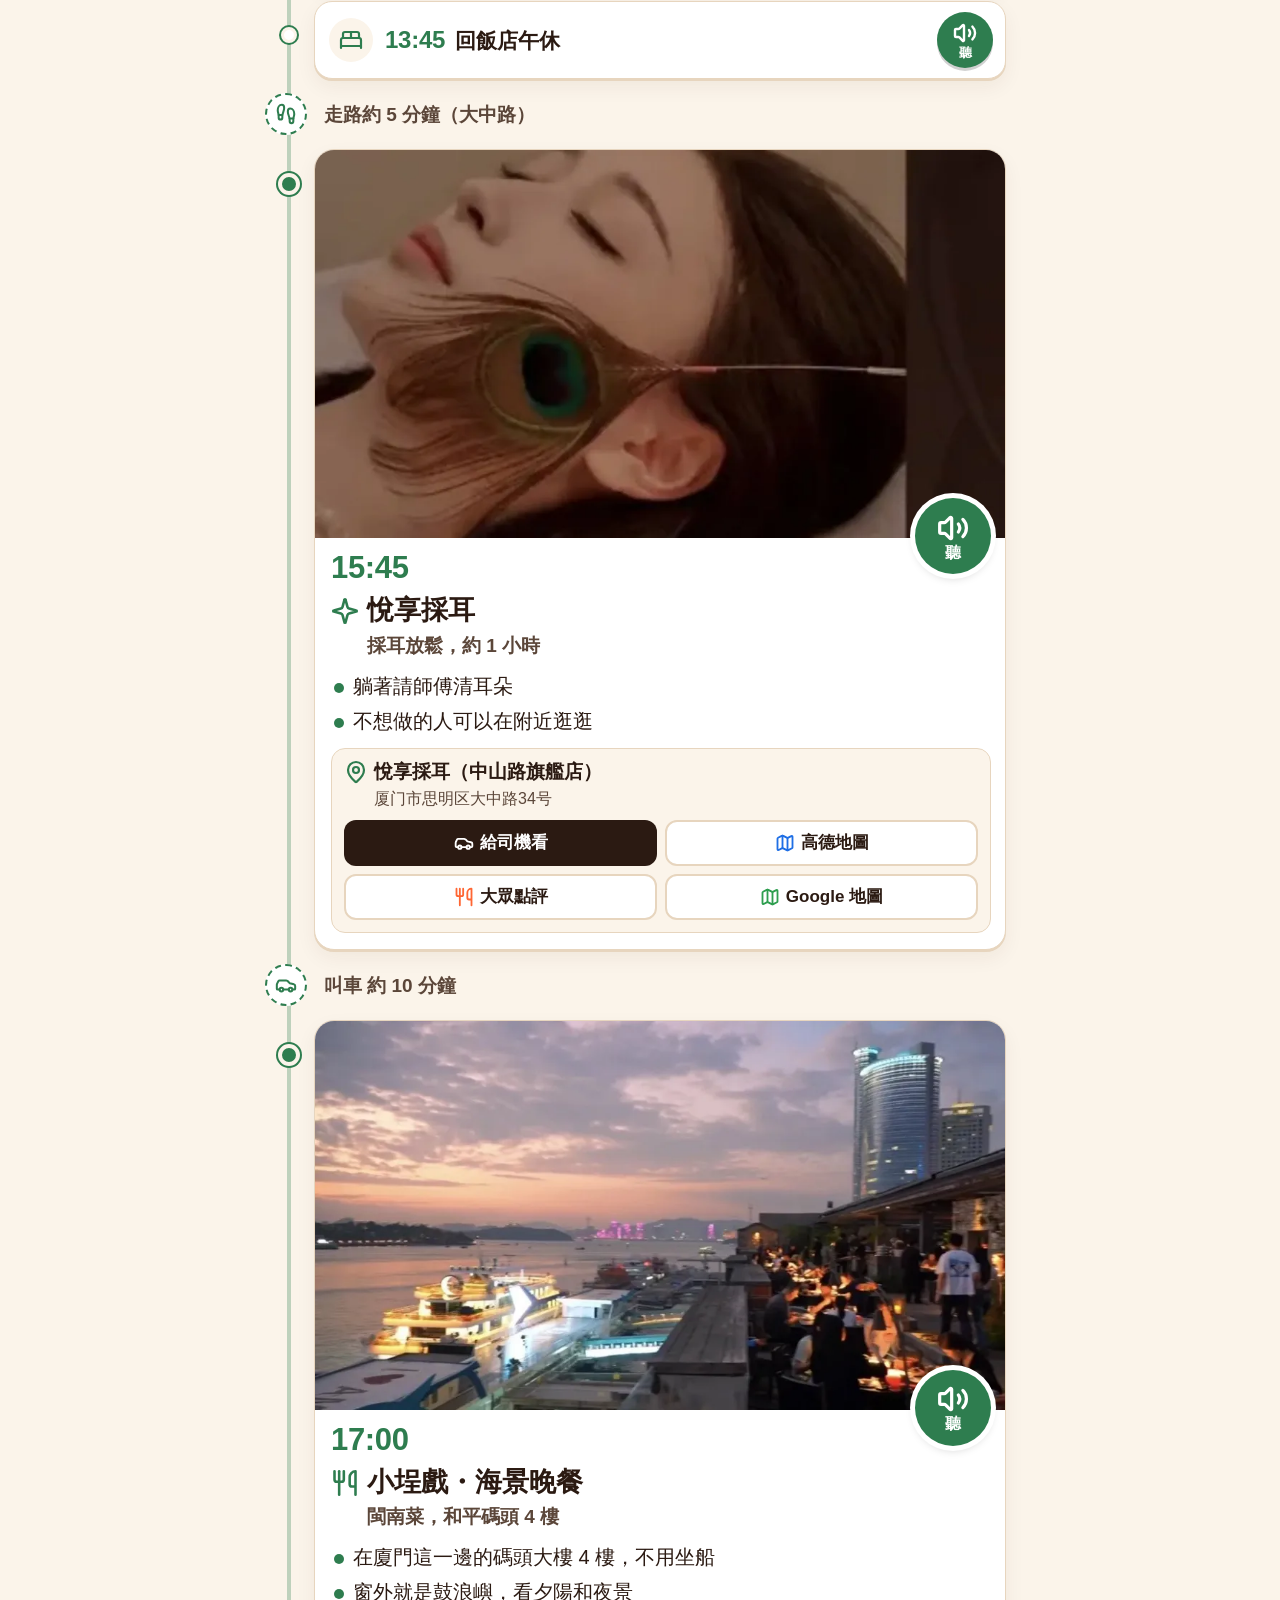
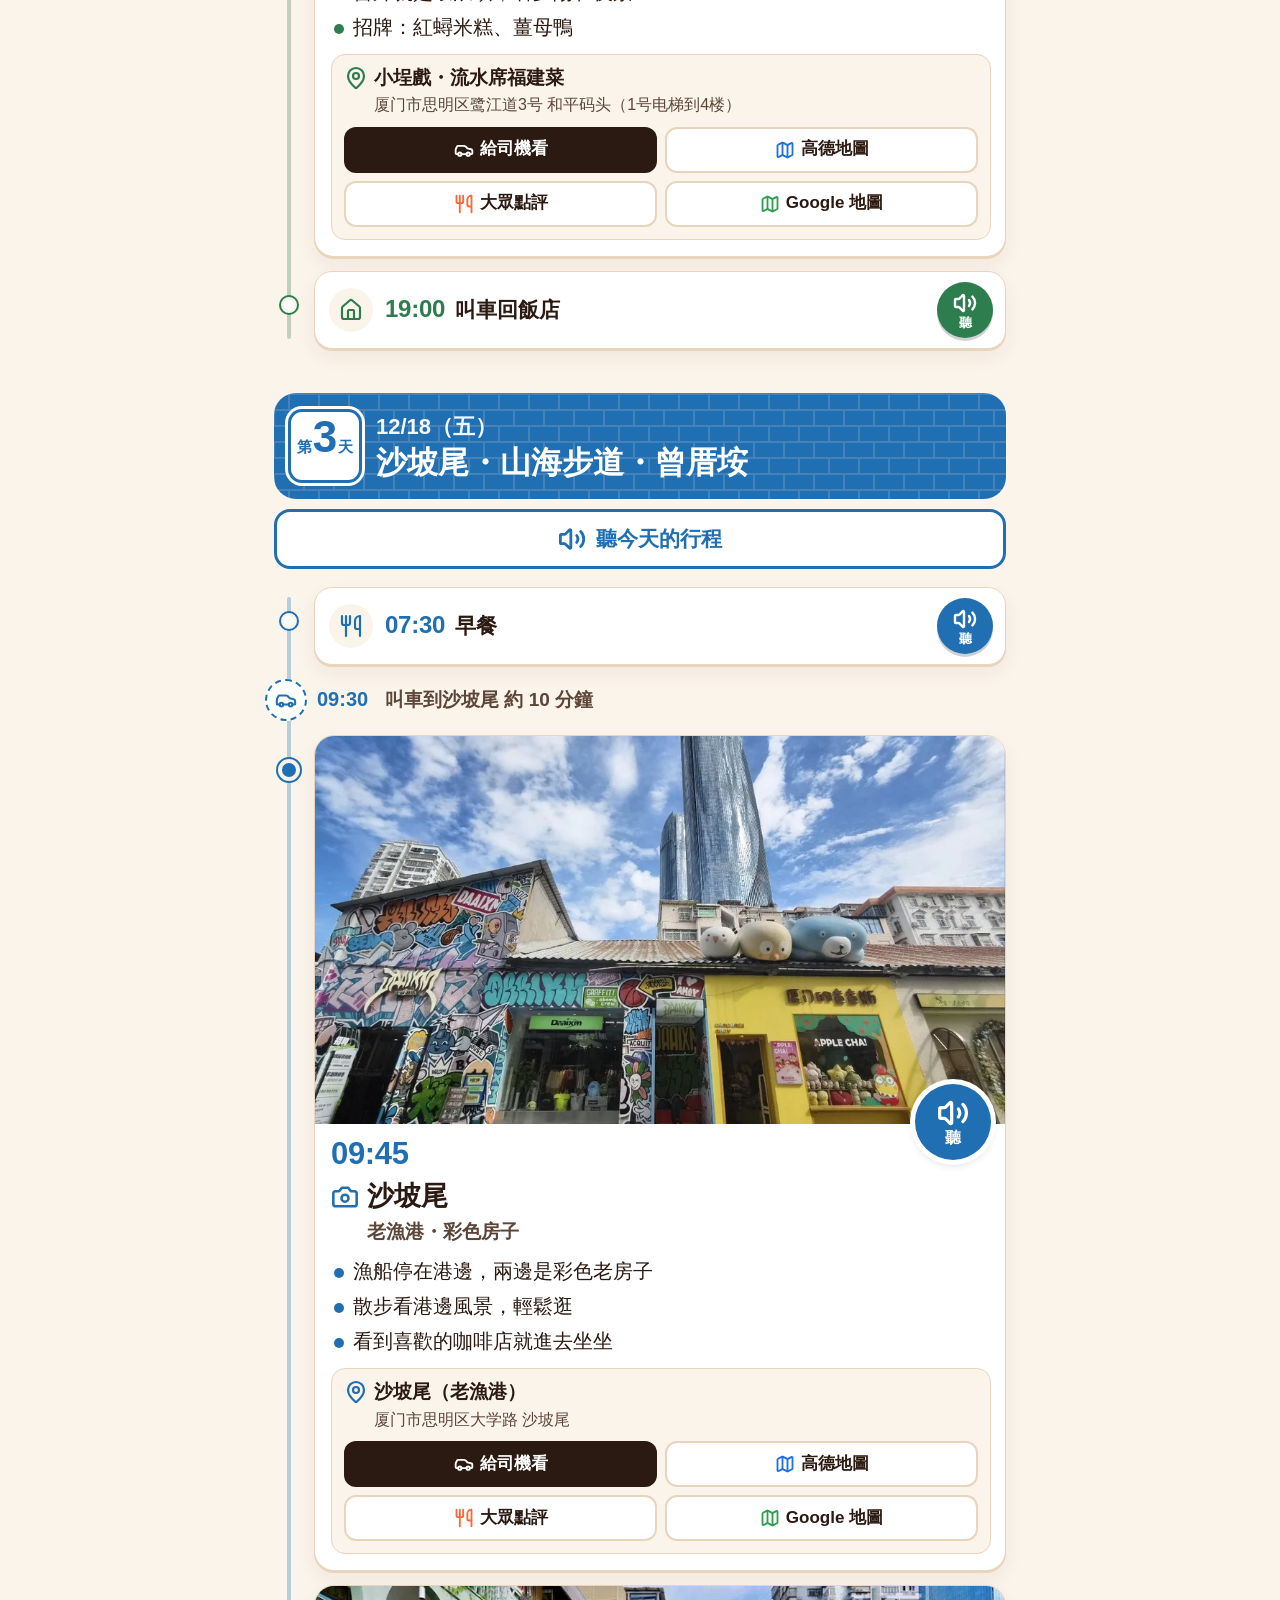
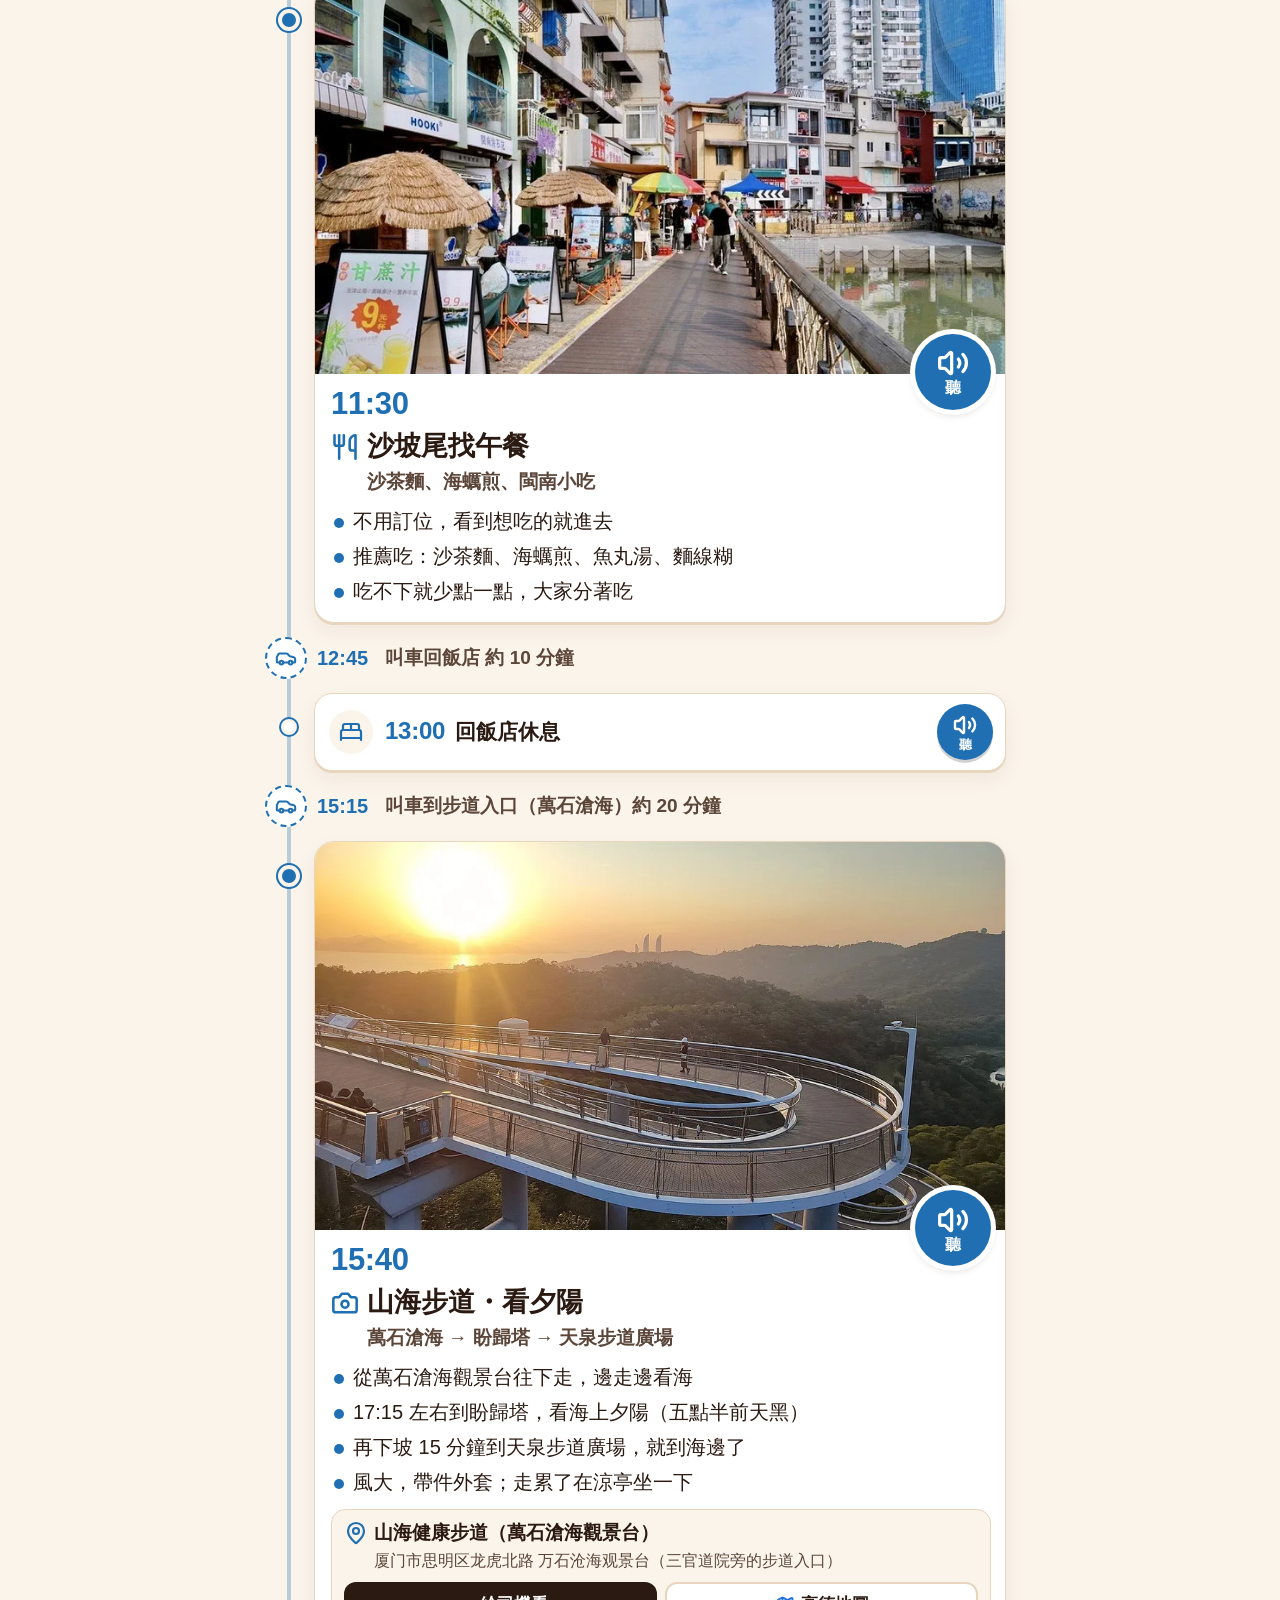
==== commit fc59a9d7: "Say the seafood dinner is on the Xiamen side and needs no boat Co-Authored-By: Claude Opus 5.5 <nore" ====
--- a/index.html
+++ b/index.html
@@ -9,7 +9,7 @@
 <meta name="description" content="廈門五天四夜自由行：金門、八市、植物園、山海步道、曾厝垵。">
 <link rel="icon" href="data:image/svg+xml,%3Csvg xmlns='http://www.w3.org/2000/svg' viewBox='0 0 64 64'%3E%3Crect width='64' height='64' rx='14' fill='%23B23A26'/%3E%3Ctext x='32' y='45' font-size='36' font-weight='900' text-anchor='middle' fill='%23fff' font-family='sans-serif'%3E廈%3C/text%3E%3C/svg%3E">
 <link rel="apple-touch-icon" href="img/icon-180.png">
-<link rel="stylesheet" href="assets/style.css?v=44">
+<link rel="stylesheet" href="assets/style.css?v=45">
 </head>
 <body id="top">
 
@@ -127,11 +127,11 @@
   </div>
 </div>
 
-<script src="assets/data.js?v=44"></script>
-<script src="assets/audio-version.js?v=44"></script>
-<script src="assets/credits.js?v=44"></script>
-<script src="assets/land.js?v=44"></script>
-<script src="assets/map.js?v=44"></script>
-<script src="assets/app.js?v=44"></script>
+<script src="assets/data.js?v=45"></script>
+<script src="assets/audio-version.js?v=45"></script>
+<script src="assets/credits.js?v=45"></script>
+<script src="assets/land.js?v=45"></script>
+<script src="assets/map.js?v=45"></script>
+<script src="assets/app.js?v=45"></script>
 </body>
 </html>
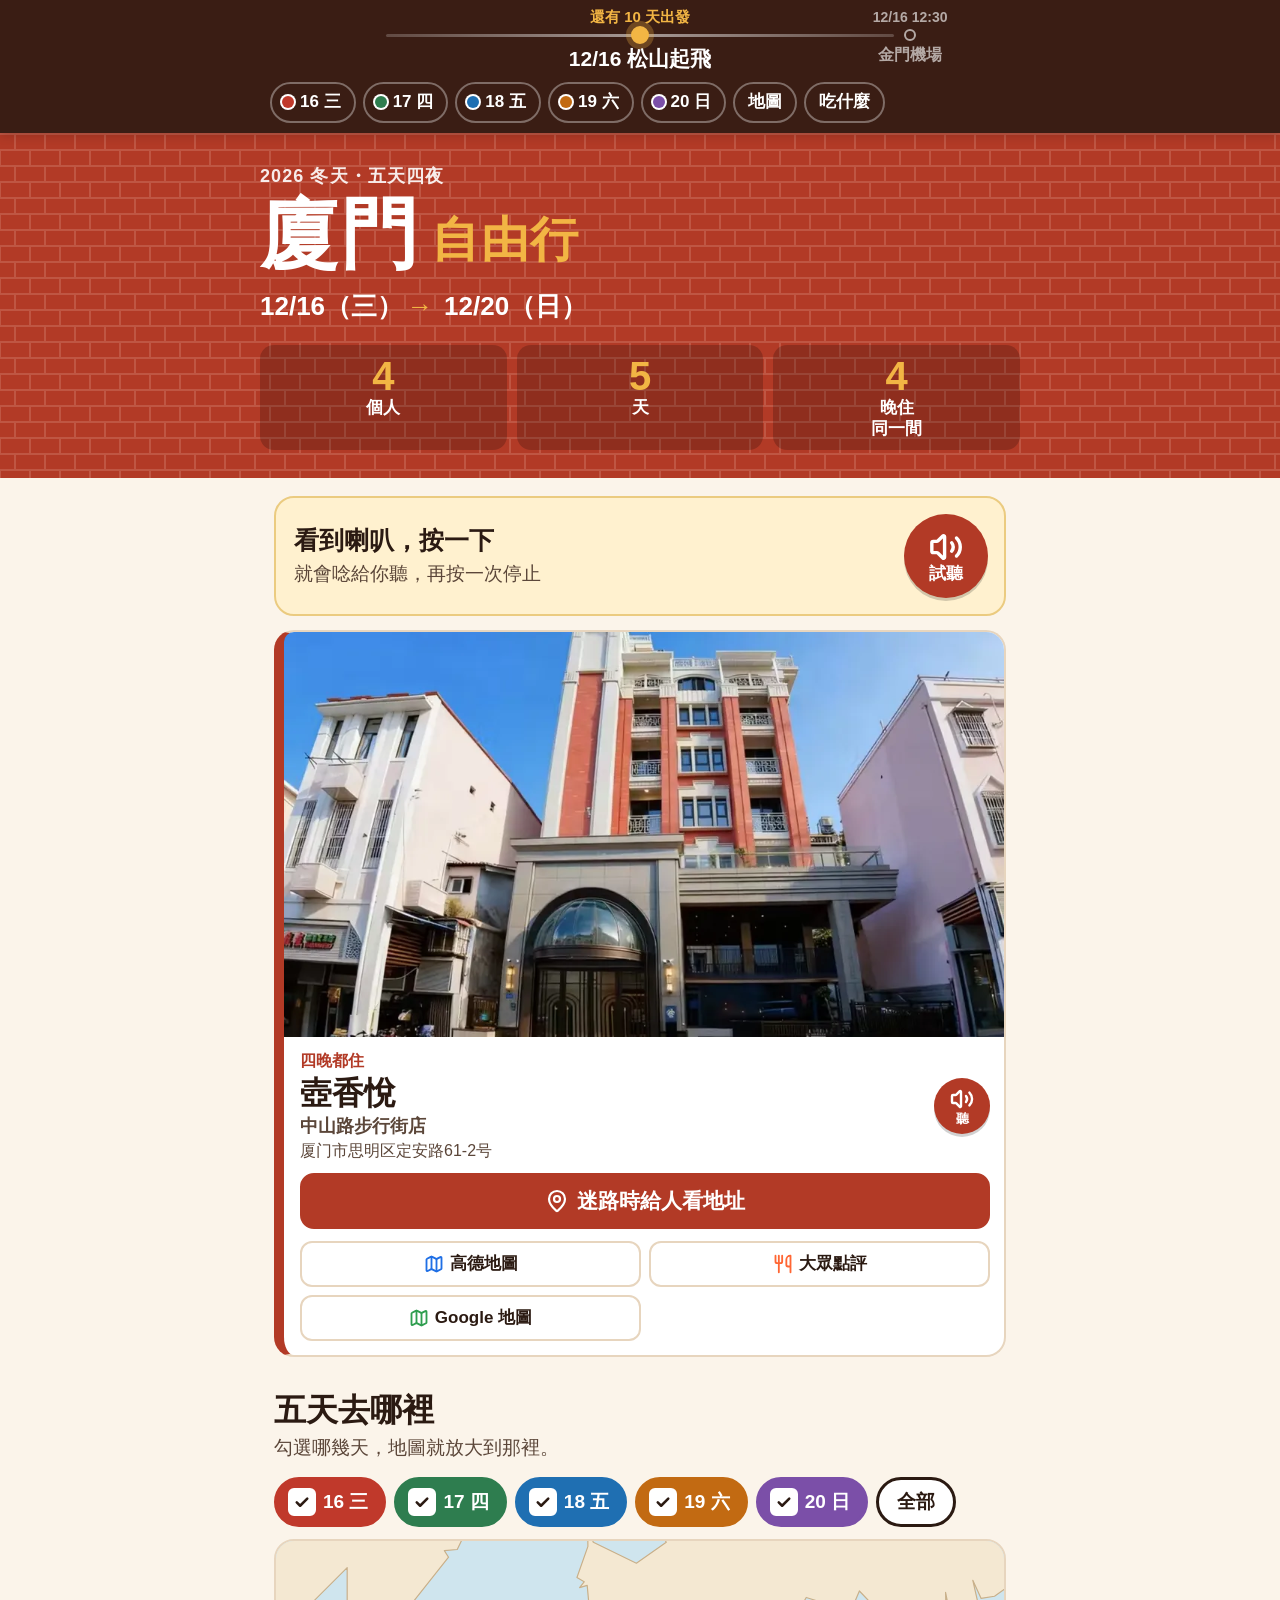
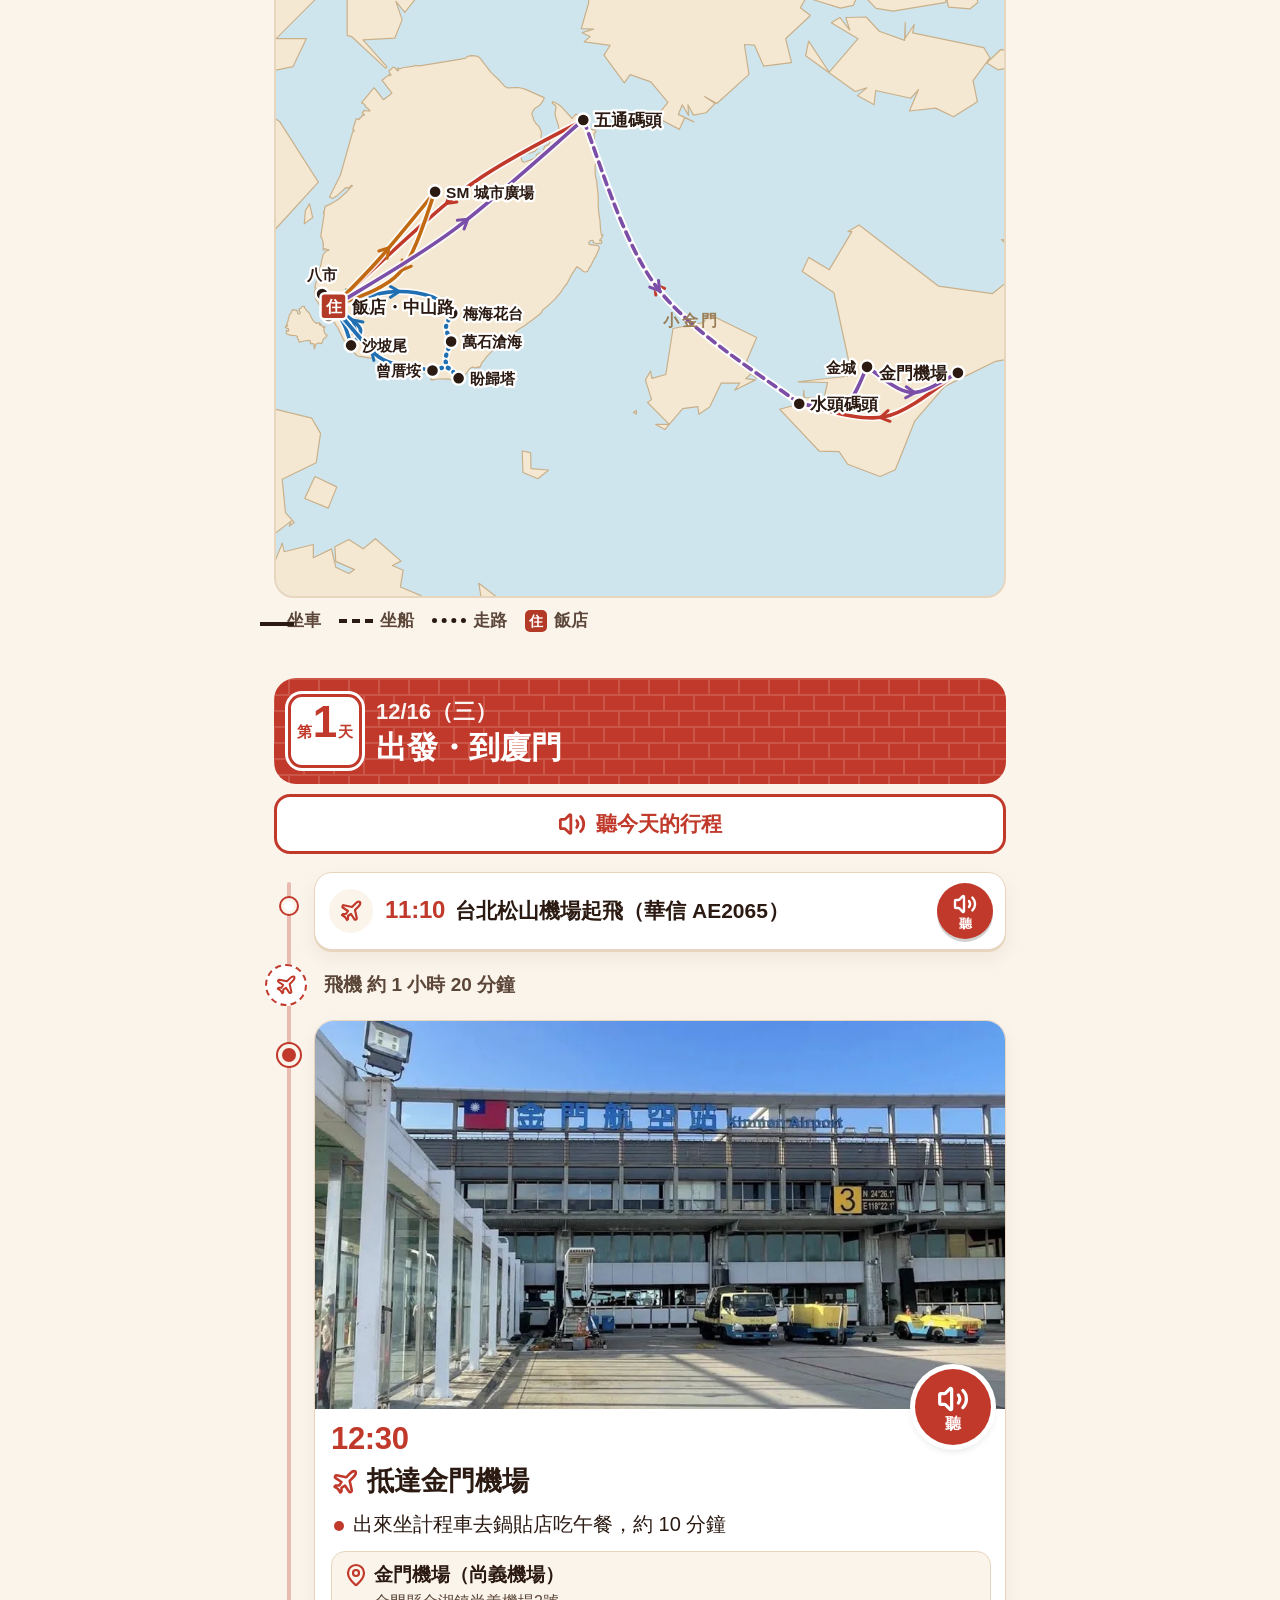
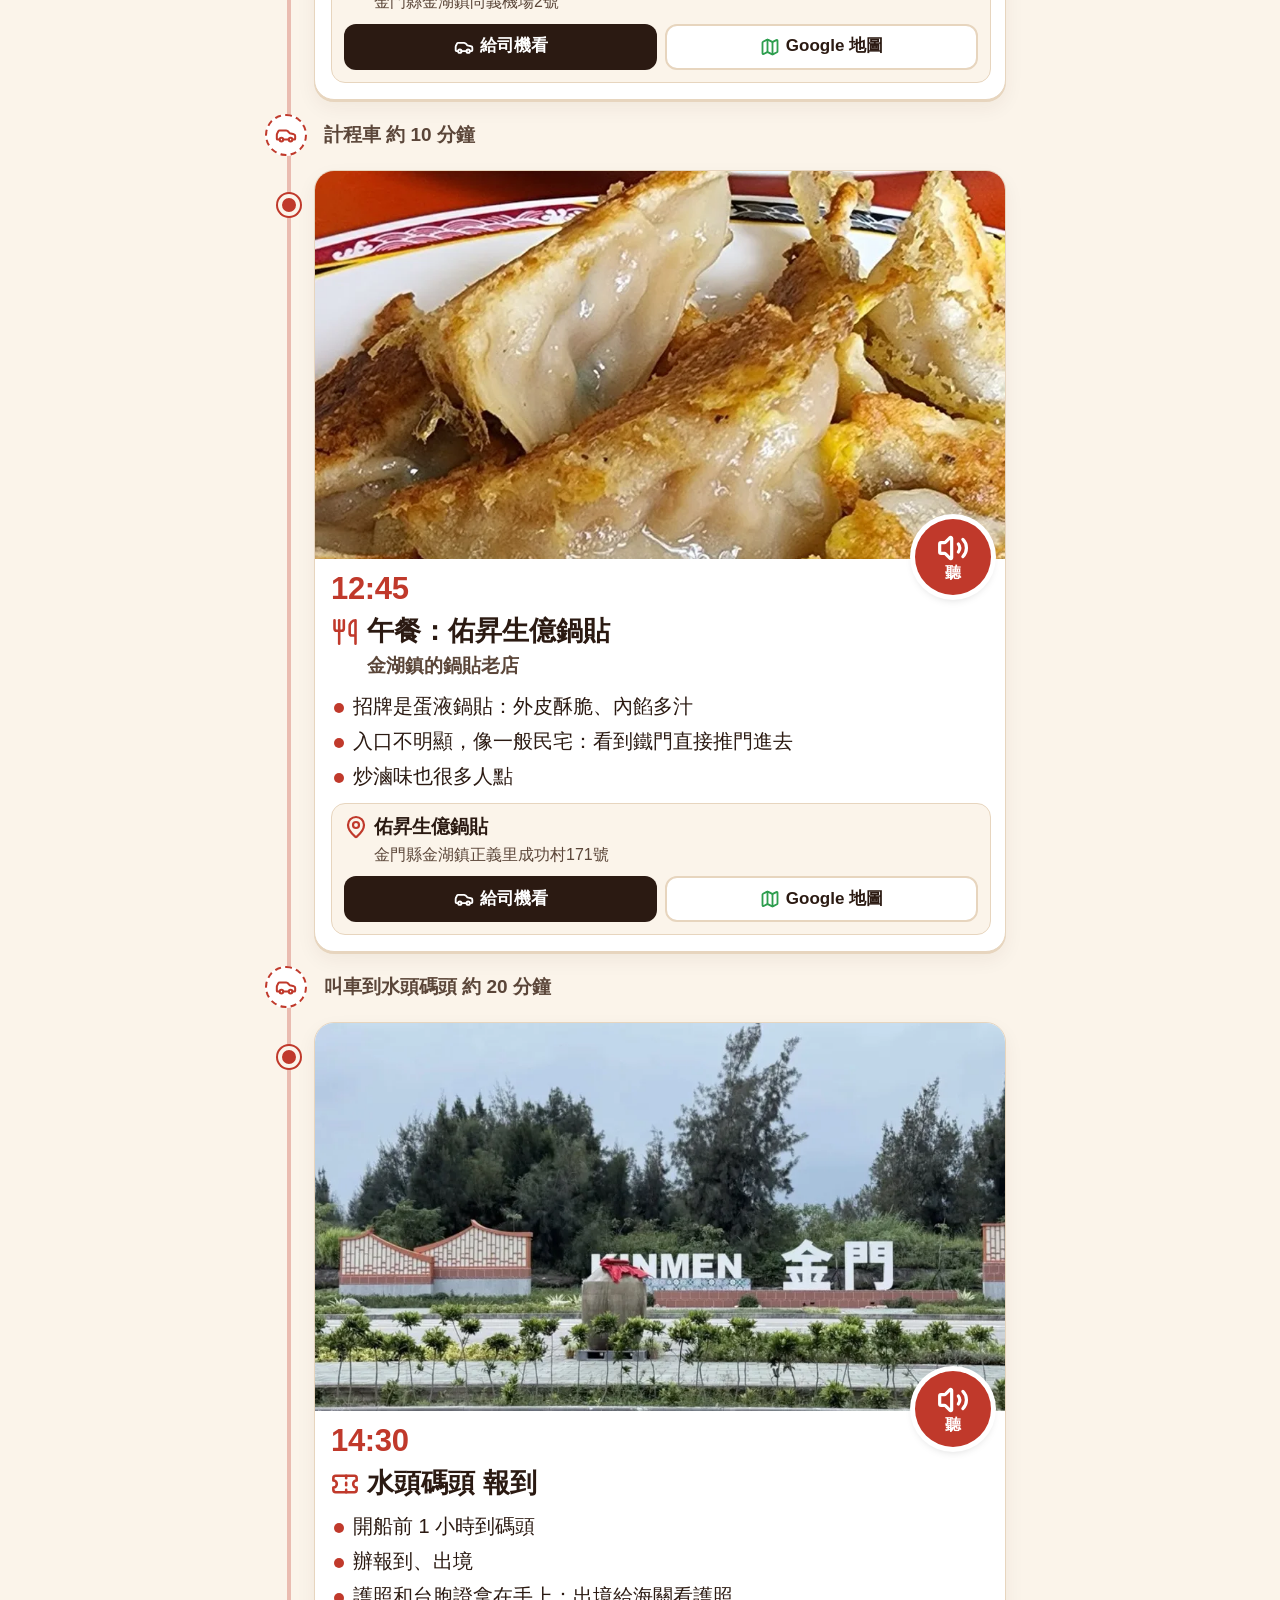
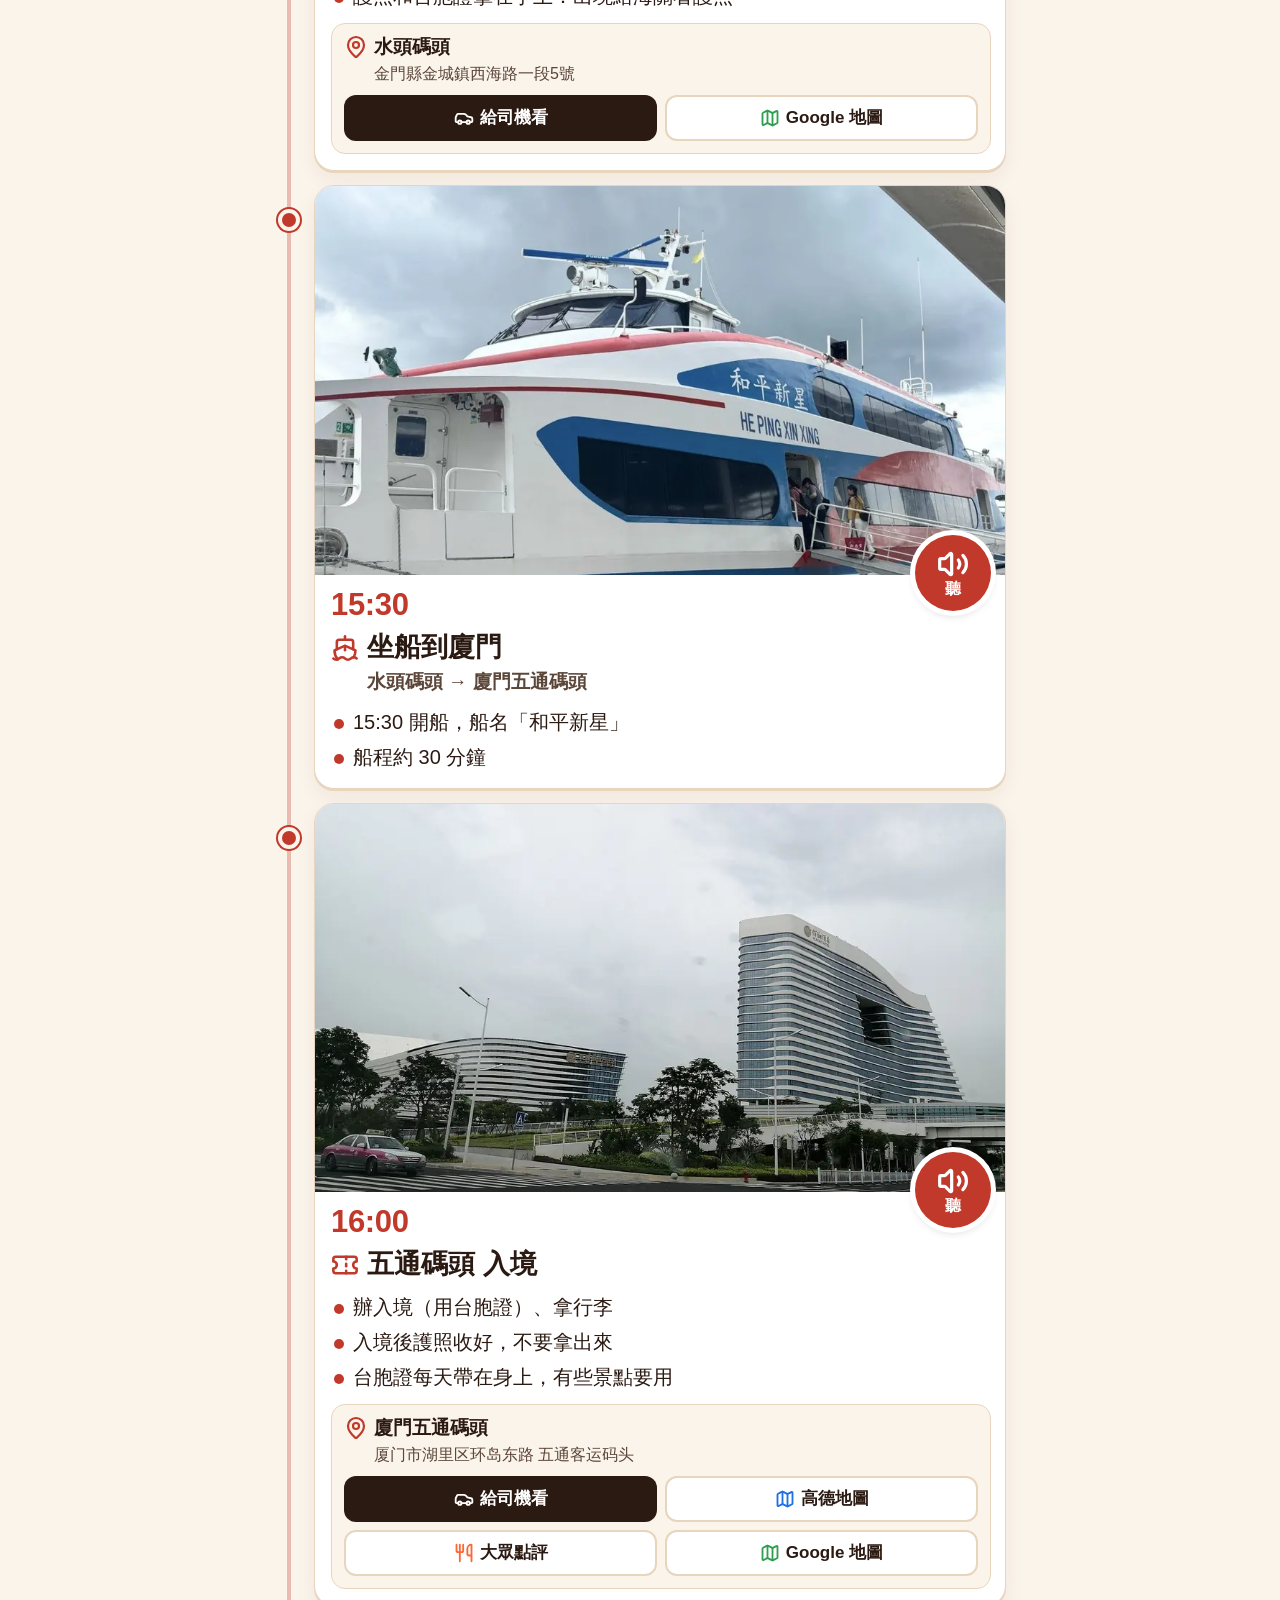
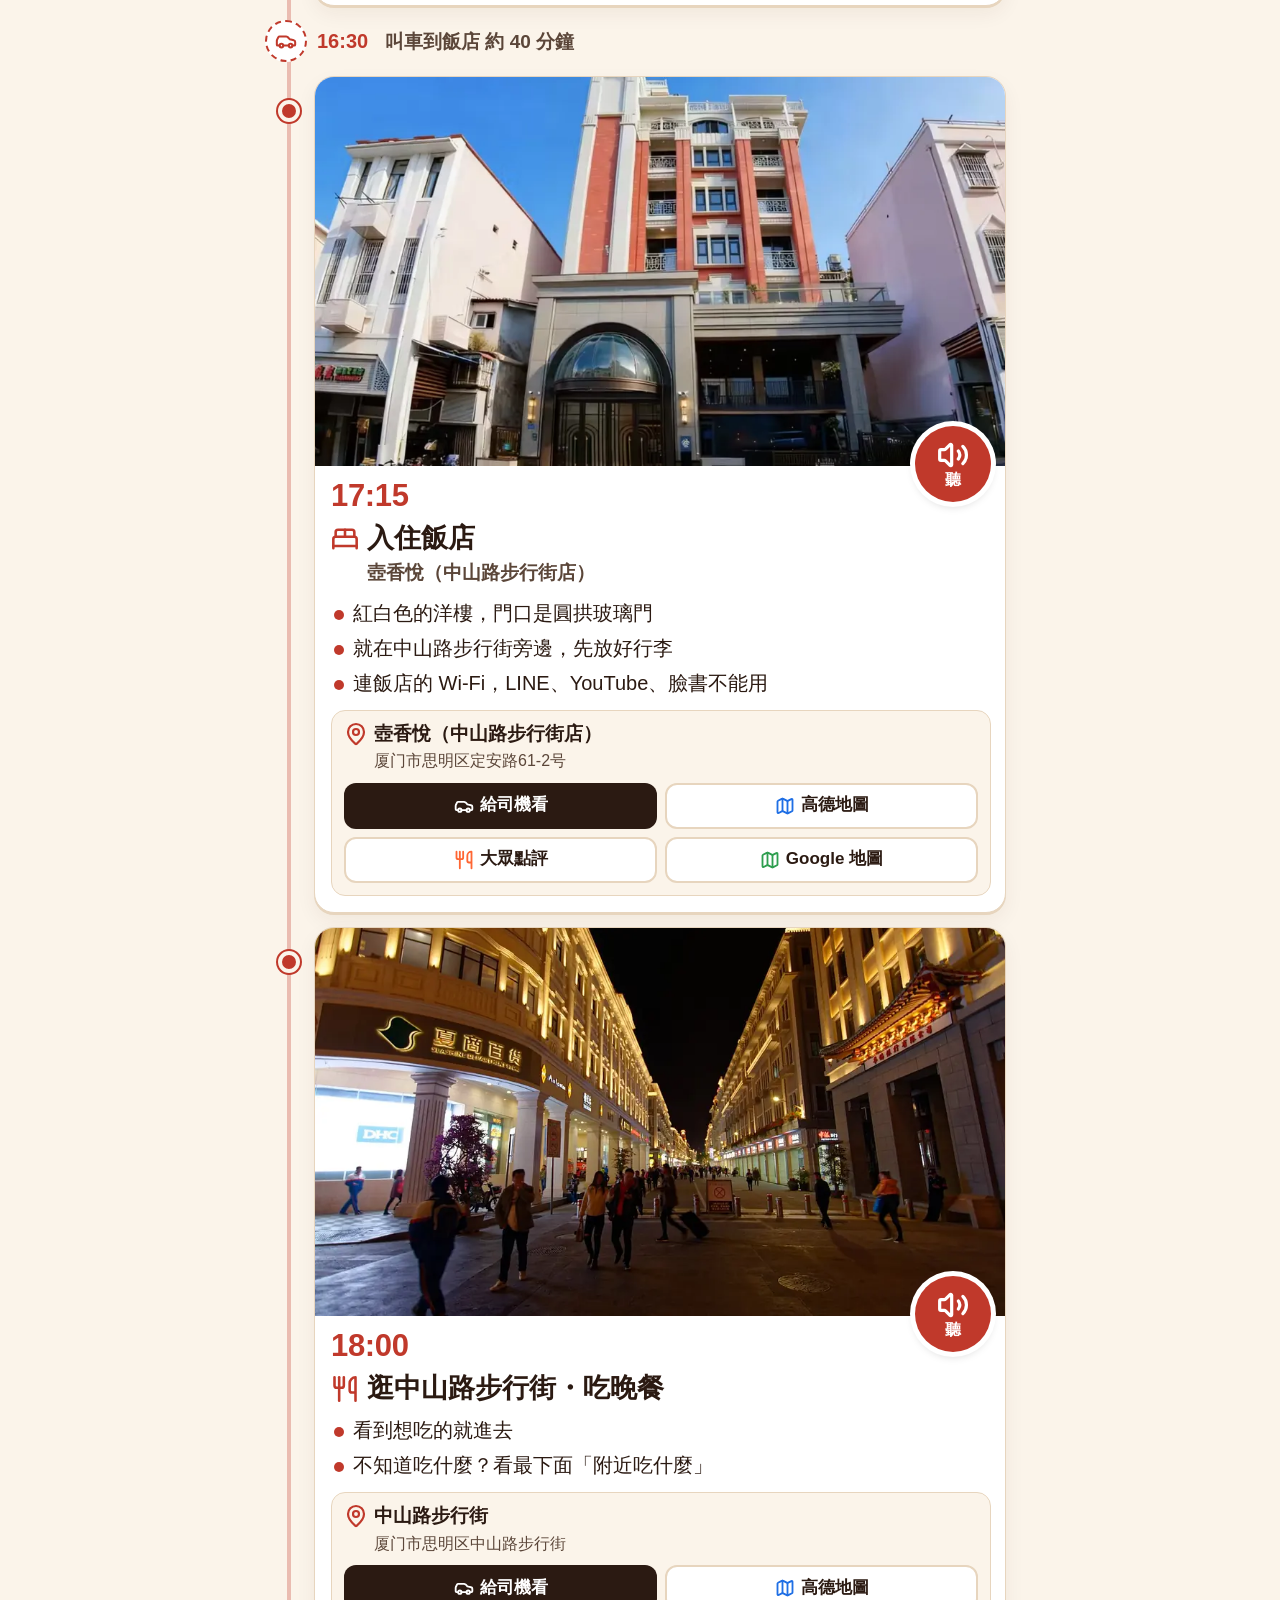
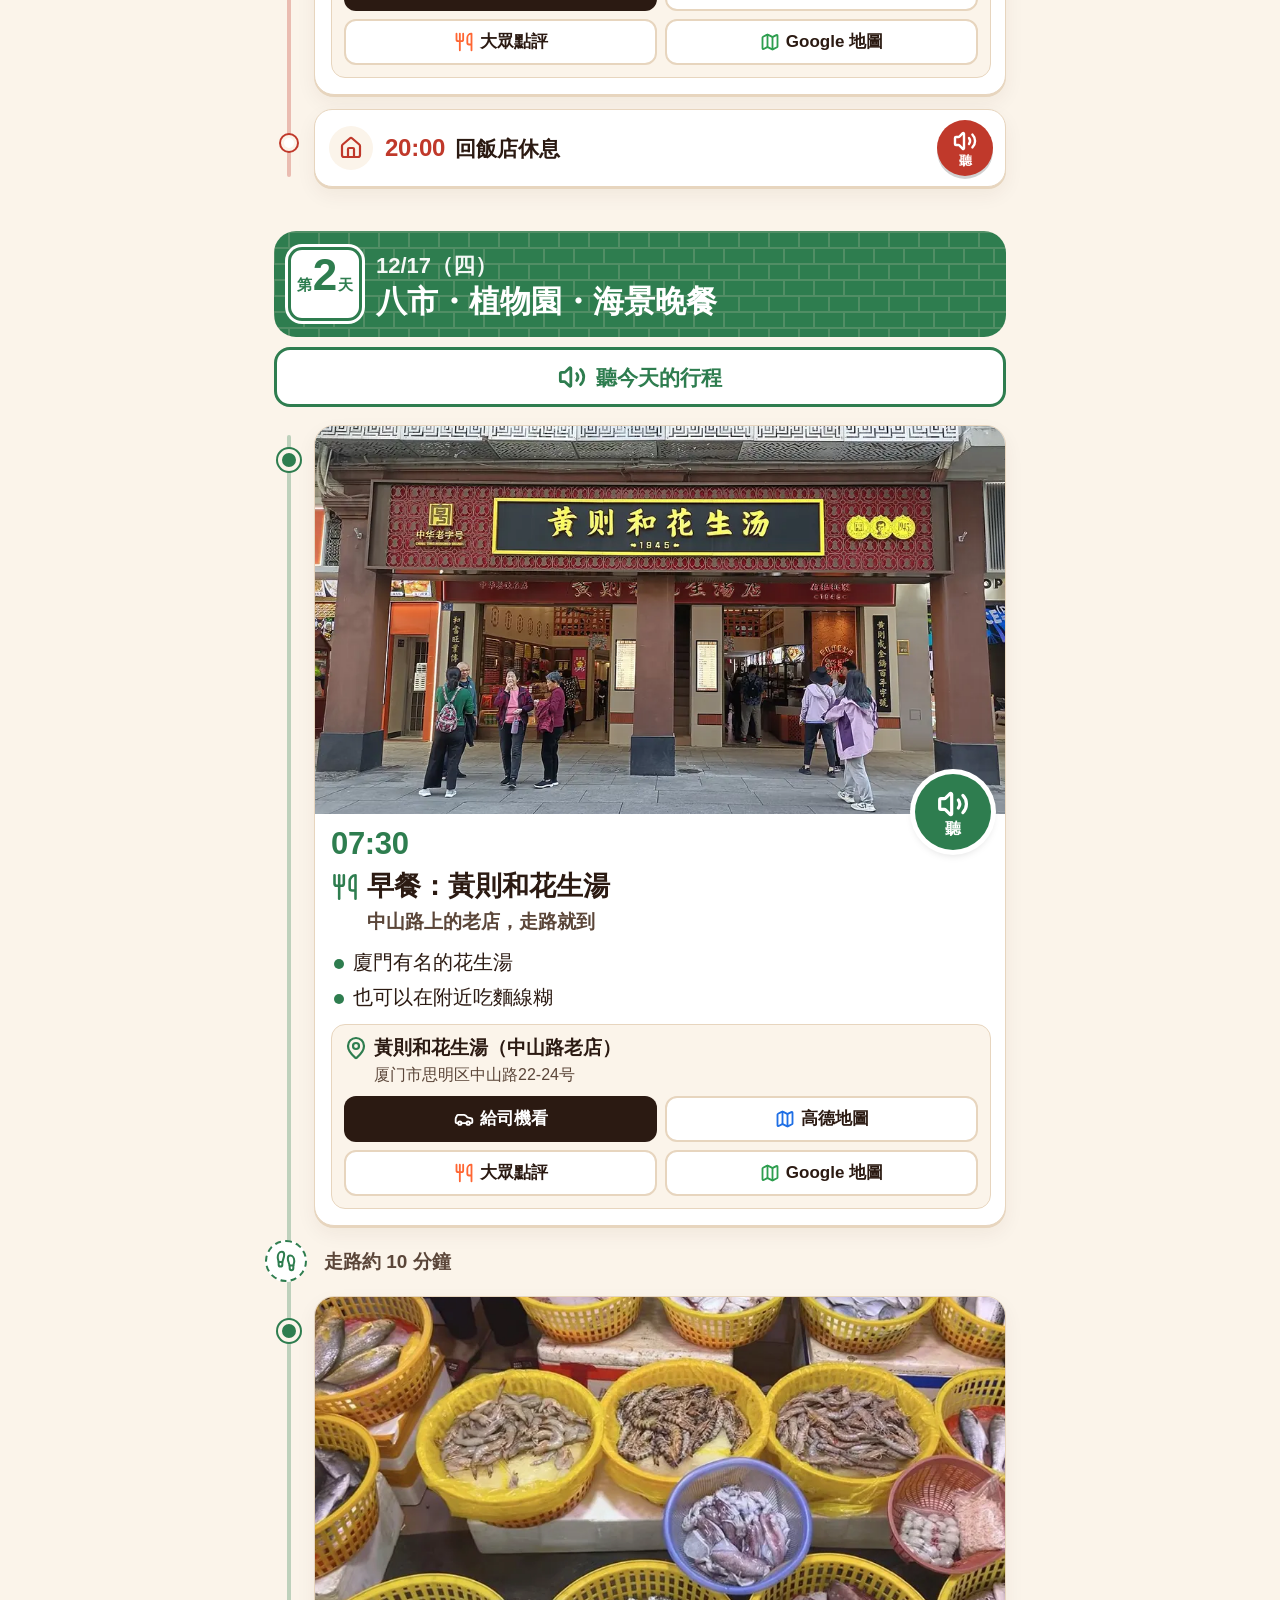
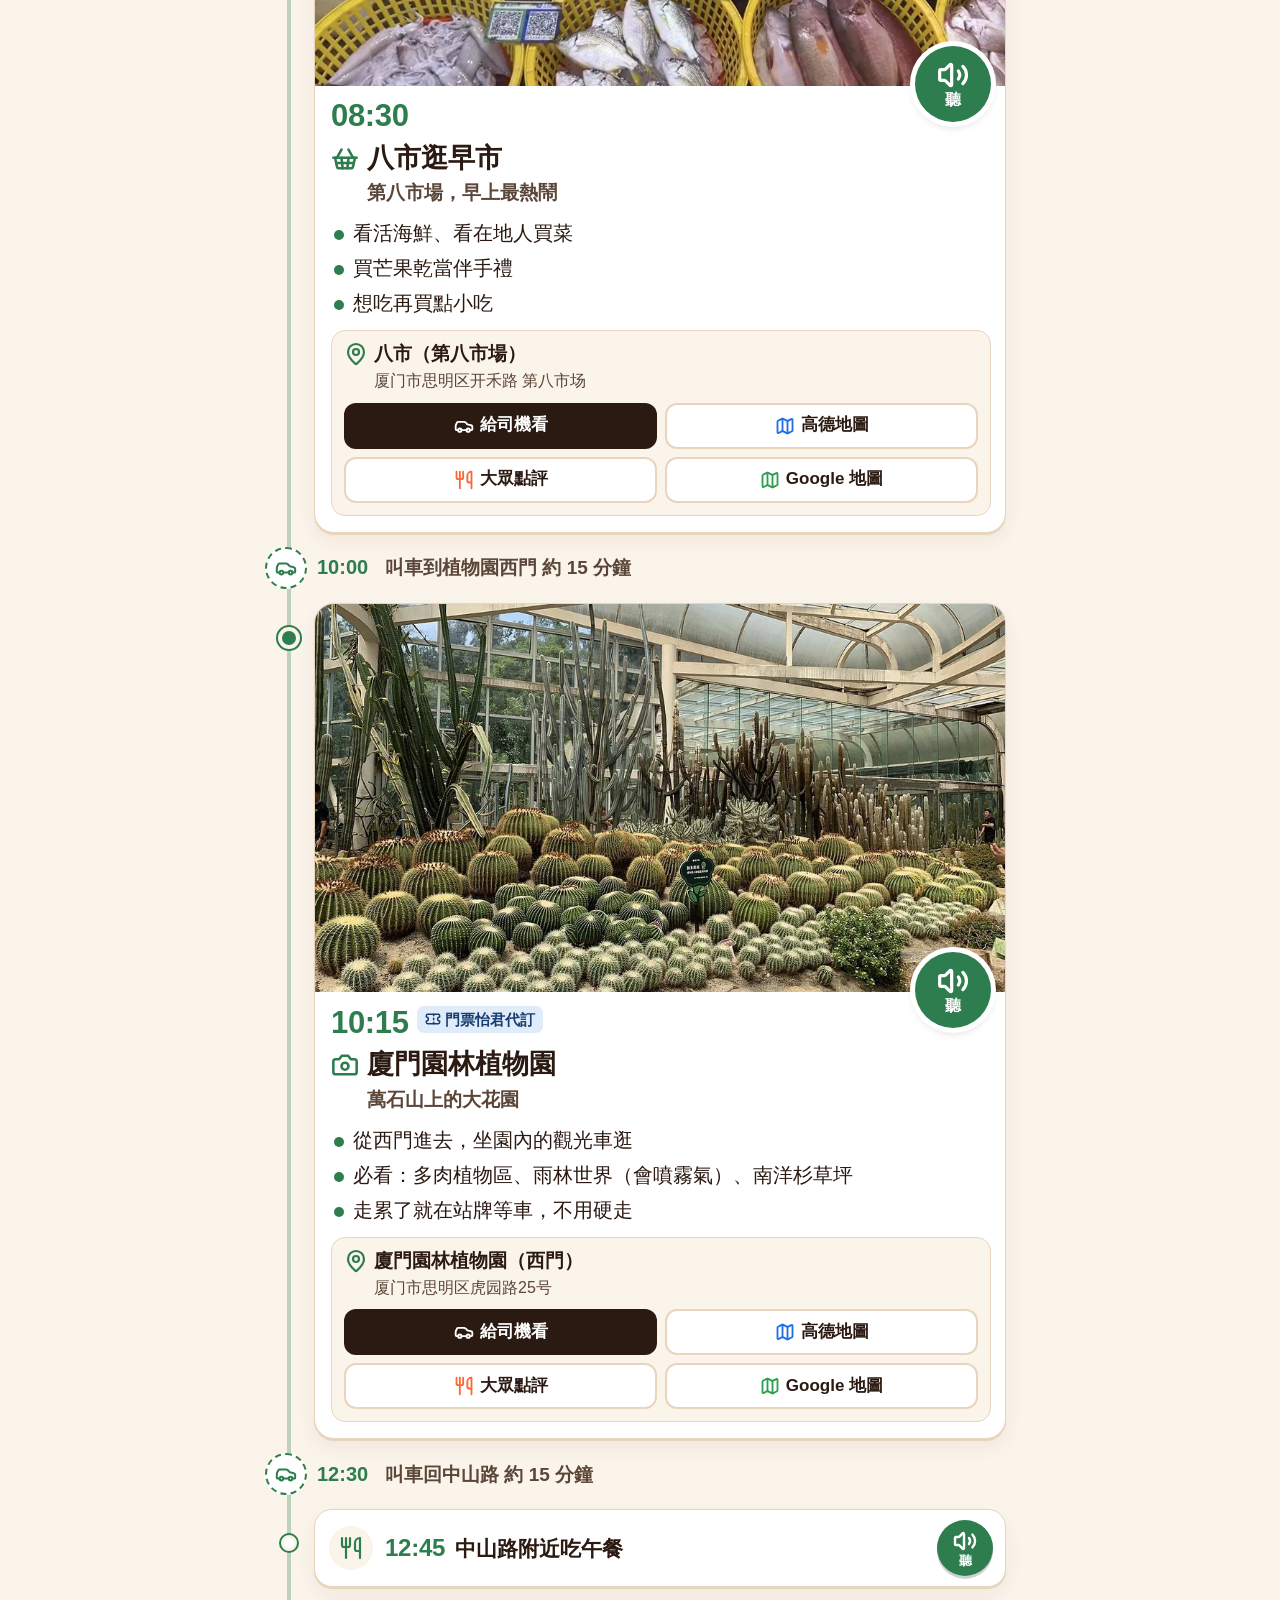
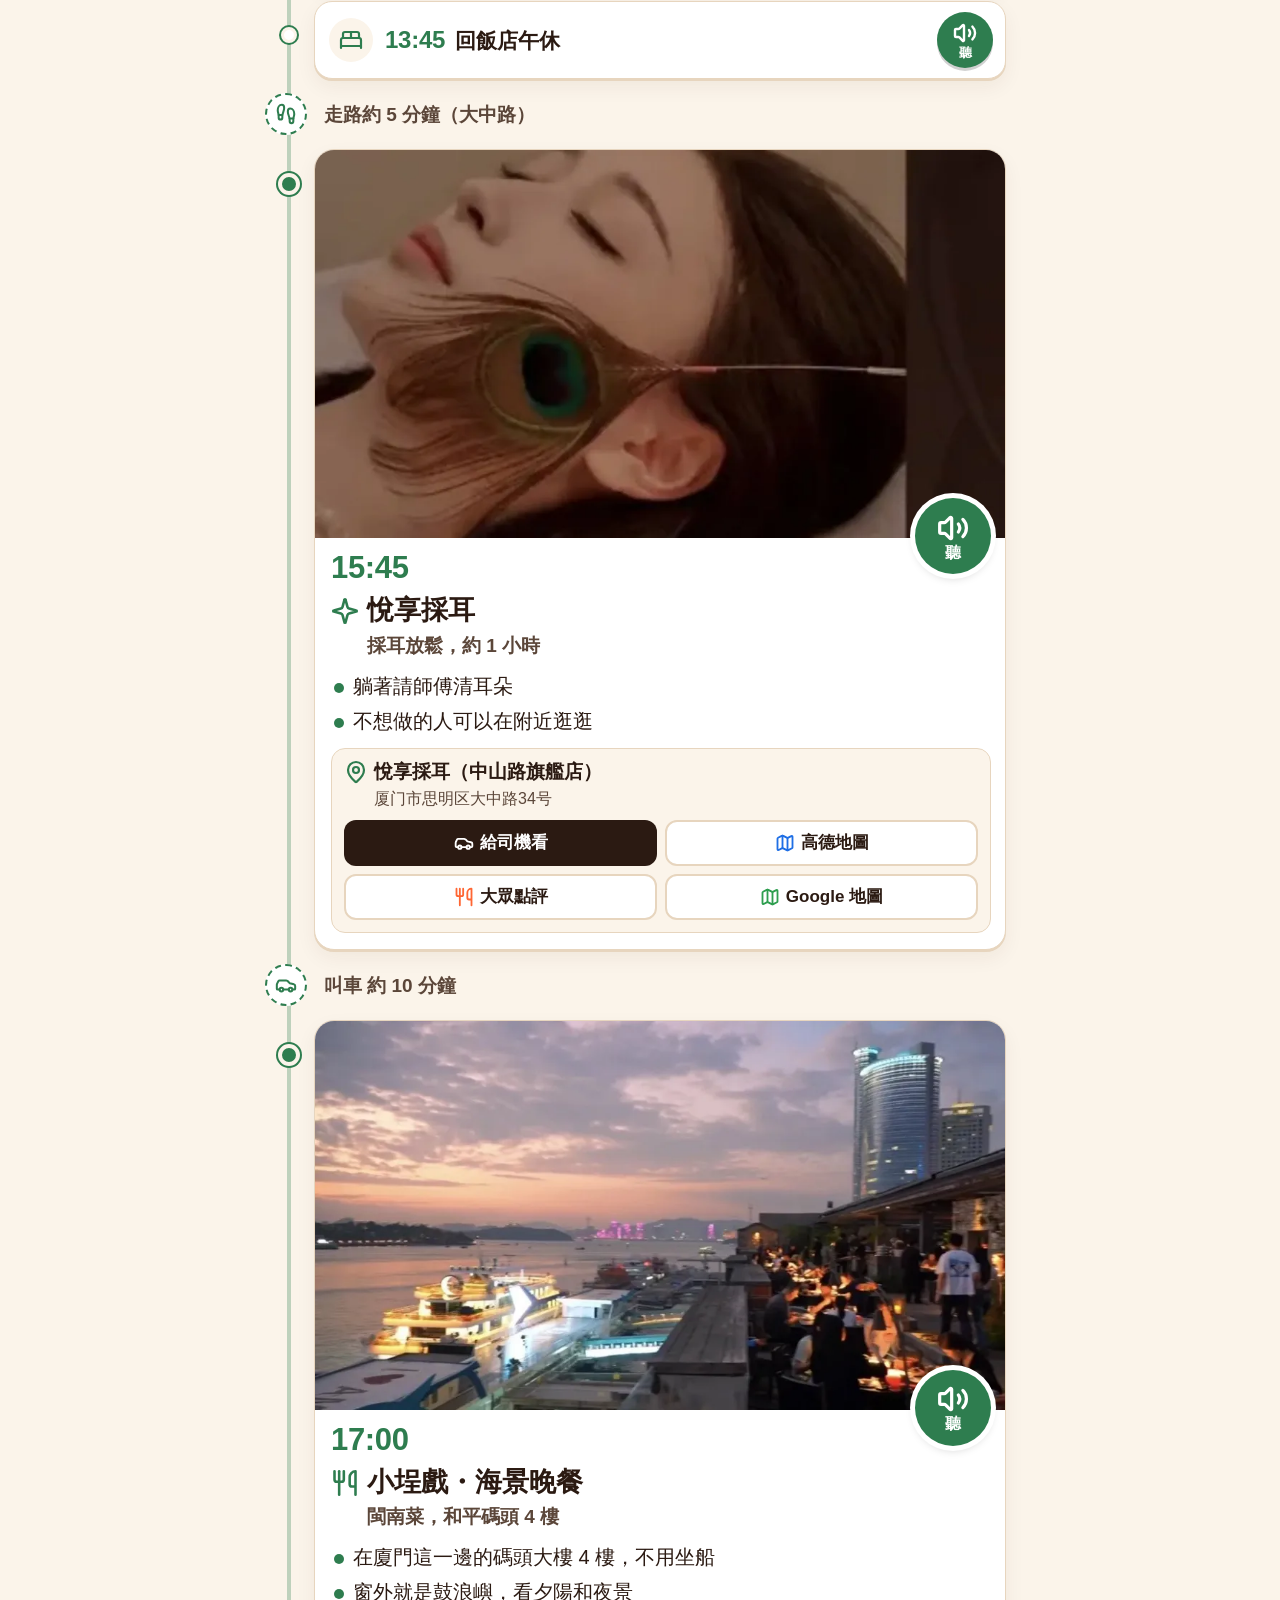
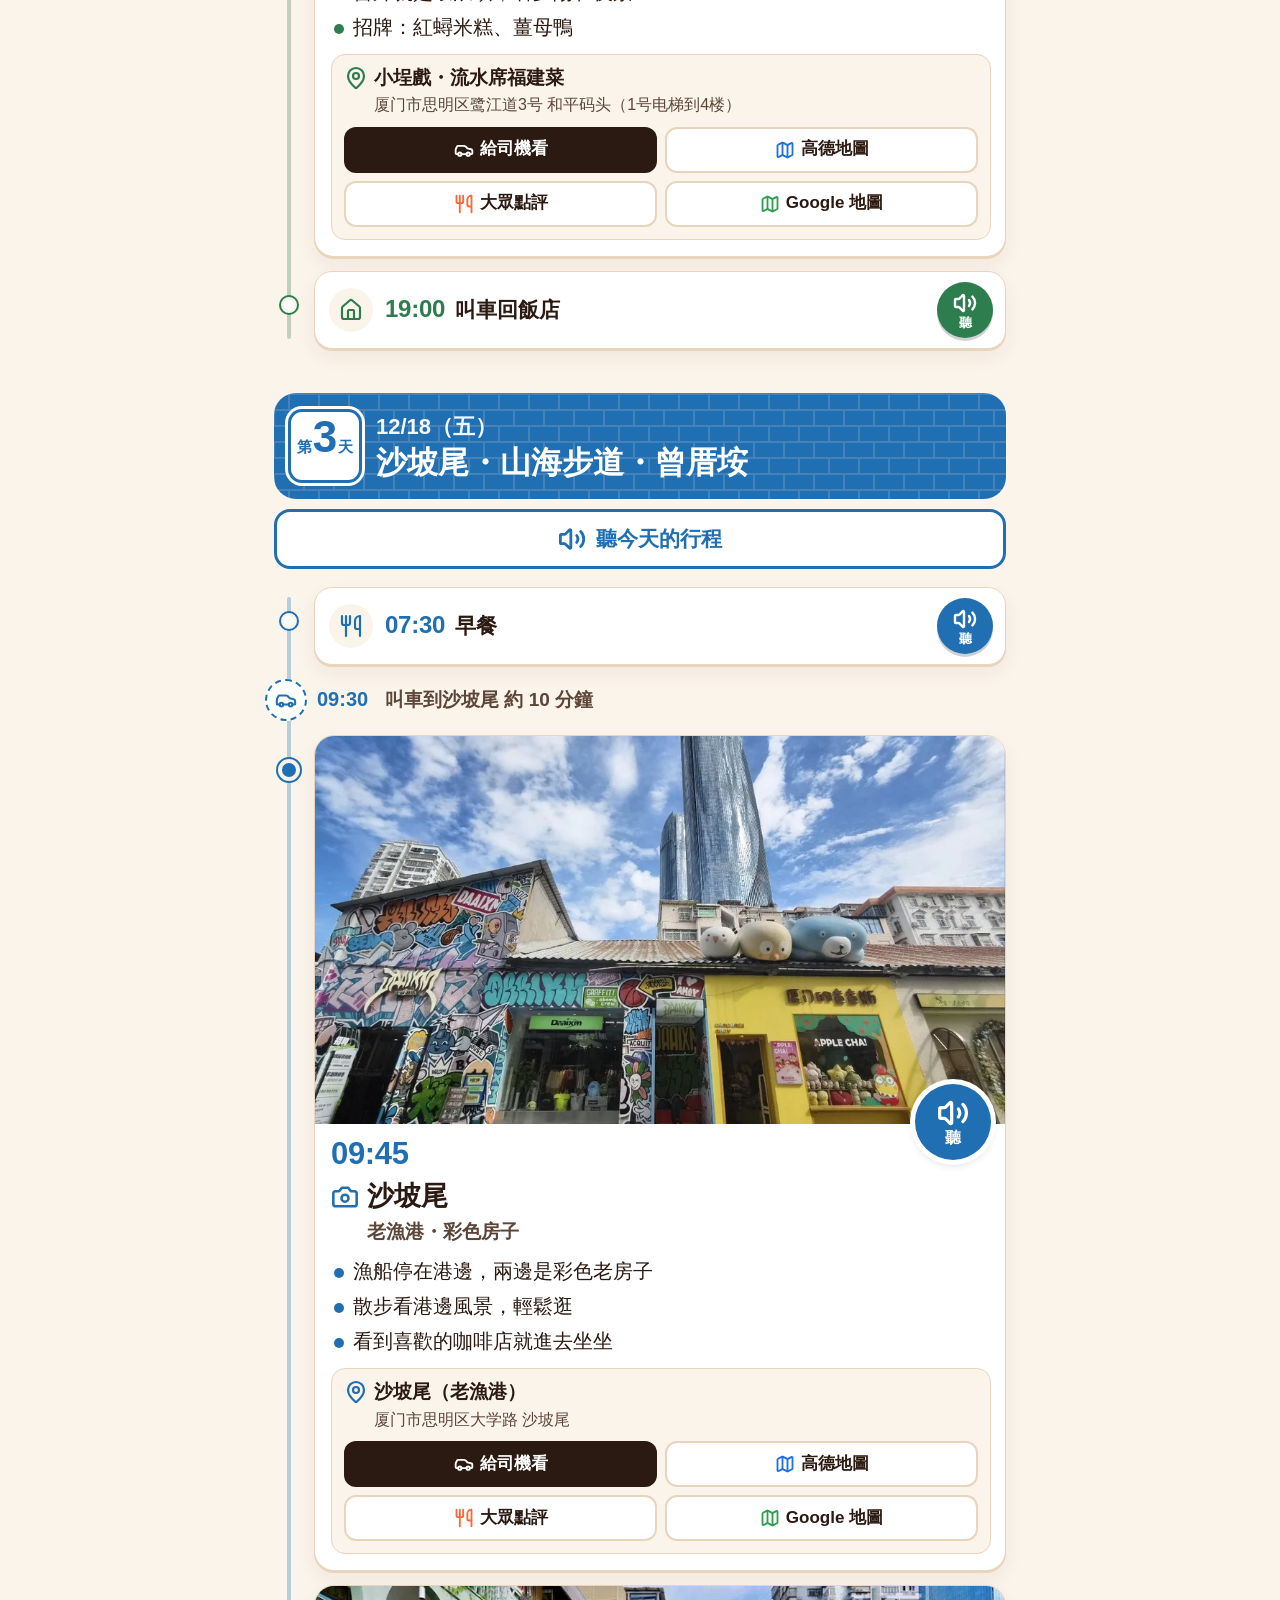
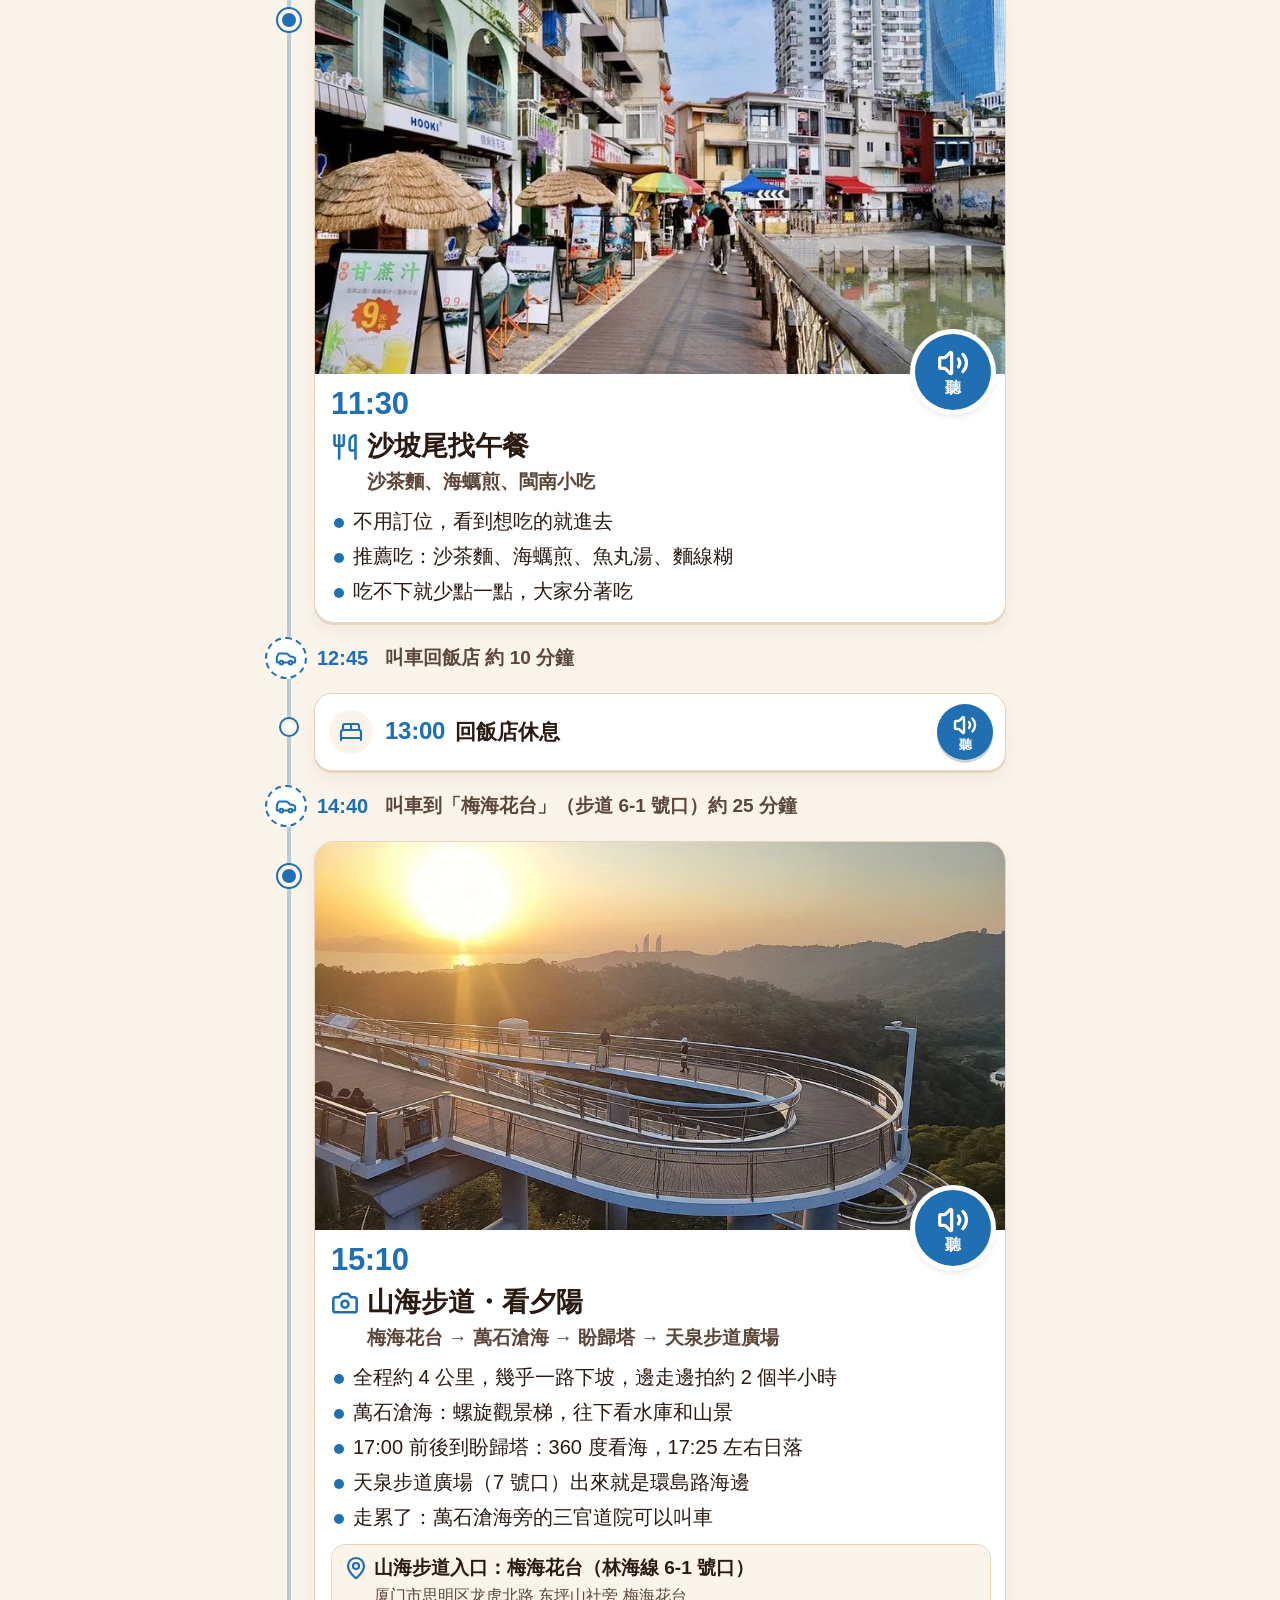
==== commit 095dc542: "Detail the Shanhai trail walk from the Meihai flower terrace Start at the 6-1 entrance by the Meihai" ====
--- a/index.html
+++ b/index.html
@@ -9,7 +9,7 @@
 <meta name="description" content="廈門五天四夜自由行：金門、八市、植物園、山海步道、曾厝垵。">
 <link rel="icon" href="data:image/svg+xml,%3Csvg xmlns='http://www.w3.org/2000/svg' viewBox='0 0 64 64'%3E%3Crect width='64' height='64' rx='14' fill='%23B23A26'/%3E%3Ctext x='32' y='45' font-size='36' font-weight='900' text-anchor='middle' fill='%23fff' font-family='sans-serif'%3E廈%3C/text%3E%3C/svg%3E">
 <link rel="apple-touch-icon" href="img/icon-180.png">
-<link rel="stylesheet" href="assets/style.css?v=45">
+<link rel="stylesheet" href="assets/style.css?v=46">
 </head>
 <body id="top">
 
@@ -127,11 +127,11 @@
   </div>
 </div>
 
-<script src="assets/data.js?v=45"></script>
-<script src="assets/audio-version.js?v=45"></script>
-<script src="assets/credits.js?v=45"></script>
-<script src="assets/land.js?v=45"></script>
-<script src="assets/map.js?v=45"></script>
-<script src="assets/app.js?v=45"></script>
+<script src="assets/data.js?v=46"></script>
+<script src="assets/audio-version.js?v=46"></script>
+<script src="assets/credits.js?v=46"></script>
+<script src="assets/land.js?v=46"></script>
+<script src="assets/map.js?v=46"></script>
+<script src="assets/app.js?v=46"></script>
 </body>
 </html>
